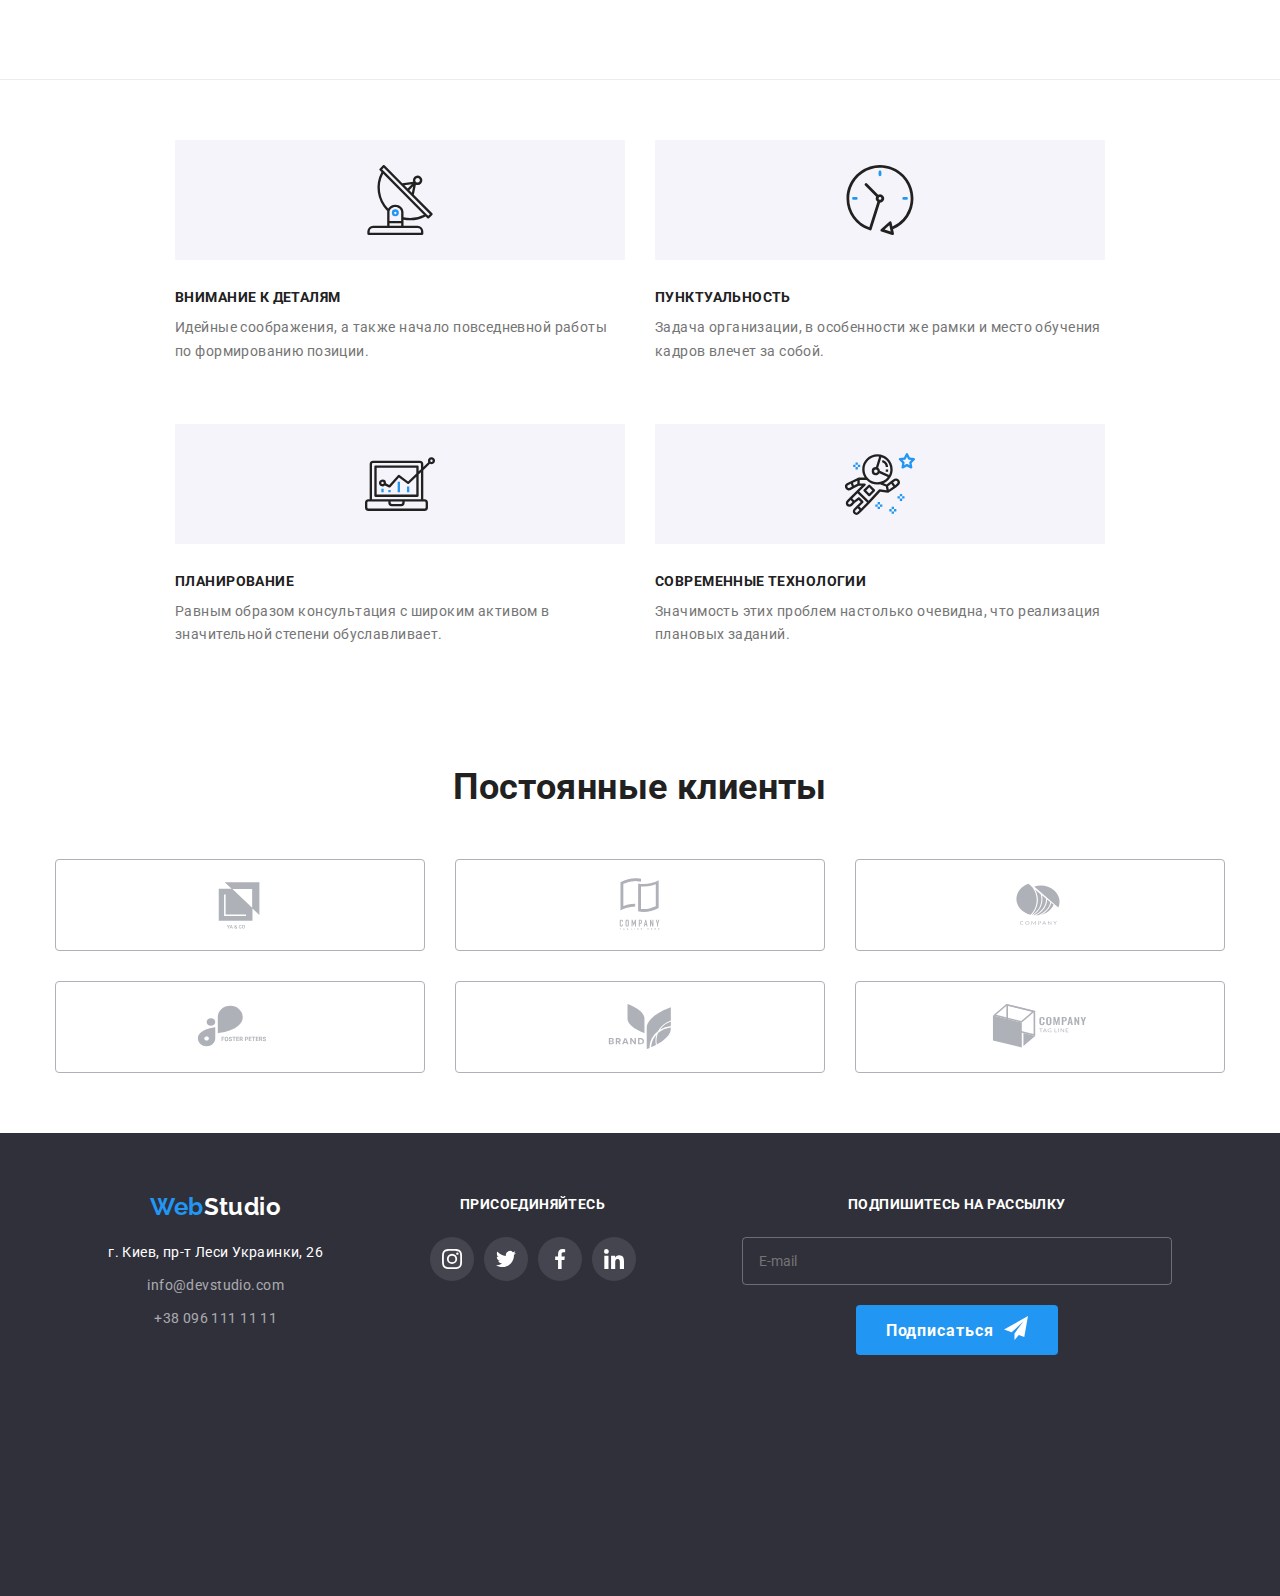
==== index.html @ 2a4da010 "ewgknakjergnkljwargnwprg" ====
<!DOCTYPE html>
<html lang="ru">
  <head>
    <meta charset="UTF-8" />
    <meta http-equiv="X-UA-Compatible" content="IE=edge" />
    <meta name="viewport" content="width=device-width, initial-scale=1.0" />
    <title>WebStudio (Version 2.1)</title>
    <link
      rel="stylesheet"
      href="https://cdnjs.cloudflare.com/ajax/libs/modern-normalize/1.0.0/modern-normalize.min.css"
    />
    <!-- Нормализатор стилей -->
    <link rel="stylesheet" type="text/css" href="./css/main.min.css" />
    <link rel="preconnect" href="https://fonts.googleapis.com" />
    <link rel="preconnect" href="https://fonts.gstatic.com" crossorigin />
    <link
      href="https://fonts.googleapis.com/css2?family=Raleway:wght@700&family=Roboto:wght@400;500;700;900&display=swap"
      rel="stylesheet"
    />
  </head>

  <body>
    <!-- HEADER -->

    <header class="header">
      <div class="container container--flex">
        <nav class="navigation">
          <a class="logo" href="#">Web<span class="logo__header">Studio</span></a>
          
          <button class="burger-button" type="button" data-burger-open>
            <svg class="burger-button__item" aria-label="Переключатель мобильного меню">
              <use class="burger-button__burger" href="./images/svg_directory/svg_sprite.svg#icon-burger_vector"></use>
          </button>

          <div class="burger-menu is-hidden" data-burger>
            <button class="burger-menu__button" type="button" data-burger-close>
              <svg class="burger-menu__icon">
                <use class="burger-menu__cross" href="./images/svg_directory/svg_sprite.svg#icon-modal_cross"></use>
              </svg>
            </button>
            <div class="nav">
              <ul class="nav__item">
                <li><a class="nav__link nav__link--active" href="./index.html">Студия</a></li>
                <li><a class="nav__link" href="./portfolio.html">Портфолио</a></li>
                <li><a class="nav__link" href="#">Контакты</a></li>
              </ul>
            </div>

            <div class="contacts">
              <ul class="contacts__into">
                <li>
                  <a class="contacts__item" href="mailto:info@devstudio.com">
                    <svg class="contact__svg contact__svg--envelope-icon">
                      <use
                  href="./images/svg_directory/svg_sprite.svg#icon-envelope_vector"></use>
                    </svg>info@devstudio.com</a>
                </li>
                <li>
                  <a class="contacts__item" href="tel:+380961111111">
                    <svg class="contact__svg contact__svg--smartphone-icon">
                      <use
                  href="./images/svg_directory/svg_sprite.svg#icon-smartphone_vector">
                      </use>
                    </svg>+38 096 111 11 11</a>
                </li>
              </ul>
            </div>
            <div class="burger-network">
              <ul class="burger-network__list">
                <li class="burger-network__item">
                  <a class="burger-network__link">Instagram</a>
                </li>
                <li class="burger-network__item">
                  <a class="burger-network__link">Twitter</a>
                </li>
                <li class="burger-network__item">
                  <a class="burger-network__link">Facebook</a>
                </li>
                <li class="burger-network__item">
                  <a class="burger-network__link">LinkedIn</a>
                </li>
              </ul>
            </div>
        </nav>
      </div>



      </div>

      
    </header>

    

    <main>
      <section class="section section--features">
    <!-- features -->
    <div class="container">
      <ul class="features">
        <!-- features__item -->
        <li class="features__item antenna__icon">
          <h3 class="features__title">Внимание к деталям</h3>
          <p class="features__text">
            Идейные соображения, а также начало повседневной работы по
            формированию позиции.
          </p>
        </li>

        <li class="features__item clock__icon">
          <h3 class="features__title">Пунктуальность</h3>
          <p class="features__text">
            Задача организации, в особенности же рамки и место обучения кадров
            влечет за собой.
          </p>
        </li>

        <li class="features__item diagram__icon">
          <h3 class="features__title">Планирование</h3>
          <p class="features__text">
            Равным образом консультация с широким активом в значительной степени
            обуславливает.
          </p>
        </li>

        <li class="features__item astronaut__icon">
          <h3 class="features__title">Современные технологии</h3>
          <p class="features__text">
            Значимость этих проблем настолько очевидна, что реализация плановых
            заданий.
          </p>
        </li>
      </ul>
    </div>
    <!-- /container-->
  </section>


  <!-- CLIENTS -->

  <section class="section">
    <div class="container">
      <h2 class="title">Постоянные клиенты</h2>
      <ul class="client">
        <li class="client__item">
          <a class="client__brand" href="#">
            <svg class="client__svg">
              <use
                href="./images/svg_directory/svg_sprite.svg#icon-client1"
              ></use>
            </svg>
          </a>
        </li>
        <li class="client__item">
          <a class="client__brand" href="#">
            <svg class="client__svg">
              <use
                href="./images/svg_directory/svg_sprite.svg#icon-client2"
              ></use>
            </svg>
          </a>
        </li>
        <li class="client__item">
          <a class="client__brand" href="#">
            <svg class="client__svg">
              <use
                href="./images/svg_directory/svg_sprite.svg#icon-client3"
              ></use>
            </svg>
          </a>
        </li>
        <li class="client__item">
          <a class="client__brand" href="#">
            <svg class="client__svg">
              <use
                href="./images/svg_directory/svg_sprite.svg#icon-client4"
              ></use>
            </svg>
          </a>
        </li>
        <li class="client__item">
          <a class="client__brand" href="#">
            <svg class="client__svg">
              <use
                href="./images/svg_directory/svg_sprite.svg#icon-client5"
              ></use>
            </svg>
          </a>
        </li>
        <li class="client__item">
          <a class="client__brand" href="#">
            <svg class="client__svg">
              <use
                href="./images/svg_directory/svg_sprite.svg#icon-client6"
              ></use>
            </svg>
          </a>
        </li>
      </ul>
    </div>
  </section>
</main>

    

    <!-- FOOTER -->

    <footer class="footer">
      <div class="container container--centering">
        <!-- Feedback -->
        <div class="footer__feedback">
          <a class="logo" href="#"
            >Web<span class="logo__footer">Studio</span></a
          >

          <address class="address">г. Киев, пр-т Леси Украинки, 26</address>

          <ul class="footer__contacts">
            <li>
              <a class="footer__contact" href="mailto:info@devstudio.com"
                >info@devstudio.com</a
              >
            </li>
            <li>
              <a class="footer__contact" href="tel:+380961111111"
                >+38 096 111 11 11</a
              >
            </li>
          </ul>
        </div>
        <!-- /Feedback -->

        <!-- Footer__Network -->
        <div class="footer-network">
          <h3 class="features__title features__title--positioning">присоединяйтесь</h3>
          <ul class="network network--positioning">
            <li class="network__into">
              <a class="network__link" href="#">
                <svg class="network__svg network__svg--positioning">
                  <use
                    href="./images/svg_directory/svg_sprite.svg#icon-instagram"
                  ></use>
                </svg>
              </a>
            </li>
            <li class="network__into">
              <a class="network__link" href="#">
                <svg class="network__svg network__svg--positioning">
                  <use
                    href="./images/svg_directory/svg_sprite.svg#icon-twitter"
                  ></use>
                </svg>
              </a>
            </li>
            <li class="network__into">
              <a class="network__link" href="#">
                <svg class="network__svg network__svg--positioning">
                  <use
                    href="./images/svg_directory/svg_sprite.svg#icon-facebook"
                  ></use>
                </svg>
              </a>
            </li>
            <li class="network__into">
              <a class="network__link" href="#">
                <svg class="network__svg network__svg--positioning">
                  <use
                    href="./images/svg_directory/svg_sprite.svg#icon-linkedin"
                  ></use>
                </svg>
              </a>
            </li>
          </ul>
        </div>

        <div class="form__footer">
          <h3 class="features__title features__title--positioning ">Подпишитесь на рассылку</h3>
          <form class="form__footer-item"
            <label>
              <input
                class="form-mail__footer"
                name="email__footer"
                type="email"
                placeholder="E-mail"
              />
            </label>
            <button class="main__button main__button--flex" type="submit">
              Подписаться<svg class="form-footer__svg">
                <use
                  href="./images/svg_directory/svg_sprite.svg#icon-telegram_vector"
                ></use>
              </svg>
            </button>
          </form>
        </div>
      </div>
      <!-- /container-->
    </footer>

    <!-- JS Scripts -->

    <script src="./mobile-menu.js"></script>
    <script src="./modal.js"></script>
  </body>
</html>
---- css/main.min.css ----
:root{--title-color: #212121;--active-linc-color: #2196f3;--text-color: #757575;--header-white: #ffffff;--background-team: #f5f4fa;--background-footer-color: #2f303a;--contact-footer-color: rgba(255, 255, 255, 0.6);--portfolio-border-color: #eeeeee;--header-border-color: #ececec;--pictures-annotation-color: rgba(47, 48, 58, 0.8);--social-network-rest: #afb1b8;--social-network-footer: rgba(255, 255, 255, 0.1);--modal-alpha: rgba(0, 0, 0, 0.2);--modal-button-color: #000;--invisible: rgba(0, 0, 0, 0);--footer-form-email: rgba(255, 255, 255, 0.3);--modal-form-border: rgba(33, 33, 33, 0.2)}.visually-hidden{position:absolute;width:1px;height:1px;margin:-1px;border:0;padding:0;white-space:nowrap;clip-path:inset(100%);clip:rect(0 0 0 0);overflow:hidden}html{box-sizing:border-box}*,*::after,*::before{box-sizing:inherit}body{font-family:"Roboto", "Raleway", sans-serif;font-style:normal;color:var(--title-color, black);font-size:14px;font-weight:normal;line-height:1.14;letter-spacing:0.03em}@media screen and (max-width: 480px){body{padding-top:60px}}ul{padding:0;margin:0}h1,h2,h3,h4,h5,h6,p{margin:0;padding:0}img{display:block}.address{font-style:normal;margin-bottom:9px}.container{padding:0px 15px;margin:0 auto;width:100%}@media screen and (min-width: 480px){.container{width:480px}}@media screen and (min-width: 768px){.container{width:768px}}@media screen and (min-width: 1200px){.container{width:1200px}}.container--flex{display:flex;align-items:center}@media screen and (min-width: 480px){.container--centering{padding-top:60px;padding-bottom:70px}}@media screen and (min-width: 768px){.container--centering{display:flex;flex-wrap:wrap;justify-content:space-around}}.logo{text-decoration:none;font-family:"Raleway", sans-serif;font-size:24px;font-weight:bold;line-height:1.19;color:var(--active-linc-color, lightblue)}.logo__header{color:var(--title-color, black)}@media screen and (min-width: 768px){.logo__header{margin-right:88px}}.logo__footer{color:var(--header-white, white)}.backdrop{position:fixed;z-index:20;overflow-y:scroll;top:0;width:100%;height:100%;background-color:var(--modal-alpha)}.backdrop.is-hidden{opacity:0;pointer-events:none;visibility:hidden}.burger-menu.is-hidden{opacity:0;pointer-events:none;visibility:hidden}.modal{position:absolute;top:50%;left:50%;transform:translate(-50%, -50%);width:528px;height:581px;text-align:center;background-color:var(--header-white, white)}.modal__button{display:flex;justify-content:center;align-items:center;width:30px;height:30px;padding:0;margin-left:auto;margin-top:8px;margin-right:8px;background-color:var(--header-white, white);border:1px solid rgba(0,0,0,0.1);border-radius:50%;cursor:pointer;transition-duration:250ms;transition-timing-function:cubic-bezier(0.4, 0, 0.2, 1)}.modal__svg{width:11px;height:11px;fill:var(--modal-button-color);transition-duration:250ms;transition-timing-function:cubic-bezier(0.4, 0, 0.2, 1)}.modal__button:hover .modal__svg,.modal__button:focus .modal__svg{fill:var(--active-linc-color)}.modal__title{margin-bottom:12px;font-size:20px;font-weight:bold;line-height:1.15}@media screen and (min-width: 480px){.section{padding:60px 0}}.section--background{letter-spacing:0.06em;text-align:center;color:var(--header-white);background-image:linear-gradient(to right, rgba(47,48,58,0.4), rgba(47,48,58,0.4)),url("../images/hero_directory/hero.jpg");background-repeat:no-repeat;background-size:cover;background-position:center;background-color:var(--background-footer-color, gray);height:600px;padding:200px 0}@media screen and (min-width: 480px){.section--background{width:max-content}}.section--features{padding-bottom:0}@media screen and (min-width: 480px){.section--pictures{display:none}}.section--band{background-color:var(--background-team)}.title{font-size:36px;line-height:1.16;text-align:center;margin-bottom:50px}.header{display:flex;z-index:10;top:0;width:100%;height:80px;background-color:var(--header-white, white);border-bottom:1px solid var(--header-border-color);font-weight:500;letter-spacing:0.02em}@media screen and (max-width: 768px){.header{height:60px}}.navigation{display:flex;width:100%}.nav{margin-bottom:300px}.nav__item{list-style:none;display:block}.nav__item li:not(:last-child){margin-right:50px}@media screen and (max-width: 767px){.nav__item li:not(:last-child){margin-bottom:32px}}.nav__link{text-decoration:none;color:inherit}@media screen and (max-width: 767px){.nav__link{font-size:40px;line-height:1.18}}@media screen and (max-width: 767px){.contacts{margin-bottom:64px}}.contacts__into{align-items:center;list-style:none;padding:0;margin-left:auto}@media screen and (max-width: 767px){.contacts__into li:not(:last-child){margin-bottom:32px}}@media screen and (min-width: 768px){.contacts__into li:not(:last-child){margin-bottom:10px}}.contacts__item{text-decoration:none;color:var(--text-color, gray);padding-top:32px;padding-bottom:32px;transition-duration:250ms;transition-timing-function:cubic-bezier(0.4, 0, 0.2, 1)}@media screen and (max-width: 767px){.contacts__item{font-size:24px;line-height:1.17}}.contact__svg{margin-right:10px;fill:var(--social-network-rest, gray);transition-duration:250ms;transition-timing-function:cubic-bezier(0.4, 0, 0.2, 1)}.contacts__item:hover .contact__svg,.contacts__item:focus .contact__svg{fill:var(--active-linc-color, lightblue)}.contact__svg--envelope-icon{width:16px;height:12px}.contact__svg--smartphone-icon{width:10px;height:16px}.nav__link,.contacts__item{transition-duration:250ms;transition-timing-function:cubic-bezier(0.4, 0, 0.2, 1)}.nav__link:hover,.nav__link:focus,.contacts__item:hover,.contacts__item:focus{color:var(--active-linc-color, lightblue)}@media screen and (min-width: 768px){.nav__link::after{display:block;content:"";margin-top:28px;width:inherit;height:4px;background-color:var(--active-linc-color);border-radius:2px;transition-duration:250ms;transition-timing-function:cubic-bezier(0.4, 0, 0.2, 1);opacity:0}}.nav__link::after:hover::after{opacity:1}.nav__link--active{color:var(--active-linc-color, lightblue)}@media screen and (min-width: 768px){.nav__link--active::after{opacity:1}}.burger-button{margin:0 8px 0 auto;padding:0;border:none;background-color:transparent;cursor:pointer}@media screen and (min-width: 768px){.burger-button{display:none}}.burger-button .burger-button__item{width:24px;height:16px}.burger-menu{padding:48px 40px;background-color:lightblue}@media screen and (max-width: 767px){.burger-menu{position:absolute;width:100%;left:0;top:0}.burger-menu.is-open{display:block}}@media screen and (min-width: 768px){.burger-menu{display:flex}}.burger-menu__button{position:absolute;top:21px;right:25px;border:none;background-color:transparent;cursor:pointer}.burger-menu__icon{width:19px;height:19px}.burger-network__list{display:flex;list-style:none}.burger-network__item{font-size:18px;line-height:1.22;color:var(--active-linc-color, lightblue)}.burger-network__item:not(:last-child){margin-right:10px;padding-right:10px;border-right:1px solid var(--modal-form-border)}.main__title{font-size:44px;font-weight:900;line-height:1.36;letter-spacing:0.06em;text-transform:uppercase;max-width:696px;margin:0 auto;margin-bottom:30px}@media screen and (max-width: 480px){.main__title{font-size:26px;letter-spacing:1.6}}.main__button{color:var(--header-white, white);background-color:var(--active-linc-color, lightblue);font-family:inherit;font-size:16px;font-weight:bold;line-height:1.87;letter-spacing:0.06em;cursor:pointer;min-width:200px;height:50px;border-radius:4px;padding:10px 32px;text-align:center;border:1px solid transparent;transition-duration:250ms;transition-timing-function:cubic-bezier(0.4, 0, 0.2, 1)}.main__button:hover,.main__button:focus{background-color:#188ce8}.features{list-style:none;text-align:left;display:flex;justify-content:center;padding:0}@media screen and (min-width: 480px){.features{display:block}}@media screen and (min-width: 768px){.features{display:flex;flex-wrap:wrap}}.features__item::before{display:block;content:"";height:120px;margin-bottom:30px;background-repeat:no-repeat;background-size:contain;background-position:center;background-color:var(--background-team, gray)}@media screen and (min-width: 480px){.features__item{max-width:450px;margin-bottom:30px}}@media screen and (min-width: 768px){.features__item{width:calc((100% - 30px) / 2);margin-bottom:60px}}@media screen and (min-width: 768px){.features__item:not(:nth-child(2n+2)){margin-right:30px}}.features__item.antenna__icon::before{background-image:url("../images/svg_directory/svg__features/antenna_vector.svg");background-size:70px}.features__item.clock__icon::before{background-image:url("../images/svg_directory/svg__features/clock_vector.svg");background-size:70px}.features__item.diagram__icon::before{background-image:url("../images/svg_directory/svg__features/diagram_vector.svg");background-size:70px}.features__item.astronaut__icon::before{background-image:url("../images/svg_directory/svg__features/astronaut_vector.svg");background-size:70px}.features__title{font-size:14px;text-transform:uppercase;margin-bottom:10px}@media screen and (min-width: 480px){.features__title{text-align:center}}@media screen and (min-width: 768px){.features__title{text-align:left}}.features__title--color-white{margin:0;color:var(--header-white, white)}.features__text{color:var(--text-color, gray);line-height:1.7;margin:0}.pictures{display:flex;justify-content:center;padding:0;list-style:none}.pictures__item{position:relative}.pictures__item:not(:last-child){margin-right:30px}.pictures__annotation{position:absolute;bottom:0;padding-top:27px;padding-bottom:27px;width:100%;text-align:center;background-color:var(--pictures-annotation-color)}.team{list-style:none;display:flex}@media screen and (max-width: 480px){.team{display:block}}.team__item{text-align:center;line-height:1.19;width:270px;background-color:var(--header-white, white);border-radius:0px 0px 4px 4px;box-shadow:0px 1px 3px rgba(0,0,0,0.12),0px 1px 1px rgba(0,0,0,0.14),0px 2px 1px rgba(0,0,0,0.2)}.team__item:not(:last-child){margin-right:30px}@media screen and (max-width: 480px){.team__item{width:450px;height:460px;margin:0 15px 30px 15px}}.team__photo,.portfolio__image{display:block}.team__info{padding-top:30px}.team__name{font-size:16px;font-weight:500;margin-bottom:10px}.team__prof{color:var(--text-color, gray)}.network{list-style:none;display:flex;padding:16px 32px 30px 32px}.network__into:not(:last-child){margin-right:10px}.network__link{display:flex;cursor:pointer;width:44px;height:44px;justify-content:center;align-items:center;border-radius:50%;transition-duration:250ms;transition-timing-function:cubic-bezier(0.4, 0, 0.2, 1)}.network__link:hover,.network__link:focus{background:var(--active-linc-color, teal)}.network__svg{width:20px;height:20px;fill:var(--social-network-rest, gray);transition-duration:250ms;transition-timing-function:cubic-bezier(0.4, 0, 0.2, 1)}.network__link:hover .network__svg,.network__link:focus .network__svg{fill:var(--header-white, white)}.client{list-style:none;display:flex;flex-wrap:wrap}.client__item{width:calc((100% - 30px) / 2)}@media screen and (min-width: 768px){.client__item{width:calc((100% - 60px) / 3);margin-right:30px}}.client__item:not(:nth-child(2n+2)){margin-right:30px}@media screen and (min-width: 480px) and (max-width: 767px){.client__item:nth-child(-n+4){margin-bottom:30px}}@media screen and (min-width: 768px){.client__item:nth-child(-n+3){margin-bottom:30px}}@media screen and (min-width: 768px){.client__item:nth-child(3n+3){margin-right:0px}}.client__brand{display:flex;justify-content:center;align-items:center;border:1px solid var(--social-network-rest, gray);border-radius:4px;height:92px;transition-duration:250ms;transition-timing-function:cubic-bezier(0.4, 0, 0.2, 1)}.client__brand:hover,.client__brand:focus{border:1px solid var(--active-linc-color, teal)}.client__svg{width:106px;height:60px;fill:var(--social-network-rest, gray);transition-duration:250ms;transition-timing-function:cubic-bezier(0.4, 0, 0.2, 1)}.client__brand:hover .client__svg,.client__brand:focus .client__svg{fill:var(--active-linc-color, teal)}.filter{list-style:none;justify-content:center;display:flex;margin-bottom:50px}.filter li:not(:last-child){margin-right:8px}.filter__button{font-family:inherit;font-size:16px;font-weight:500;line-height:1.62;letter-spacing:0.03em;cursor:pointer;color:inherit;background-color:var(--background-team);border-radius:4px;padding:6px 22px;text-align:center;border:1px solid transparent;transition-duration:250ms;transition-timing-function:cubic-bezier(0.4, 0, 0.2, 1)}.filter__button:hover,.filter__button:focus{color:var(--header-white, white);background-color:var(--active-linc-color, lightblue);box-shadow:0px 3px 1px rgba(0,0,0,0.1),0px 1px 2px rgba(0,0,0,0.08),0px 2px 2px rgba(0,0,0,0.12)}.portfolio__items{list-style:none;display:flex;flex-wrap:wrap}@media screen and (max-width: 480px){.portfolio__items{display:block}}.portfolio__project{width:370px;transition-duration:250ms;transition-timing-function:cubic-bezier(0.4, 0, 0.2, 1)}.portfolio__project:hover{cursor:pointer;box-shadow:0px 1px 1px rgba(0,0,0,0.12),0px 4px 4px rgba(0,0,0,0.06),1px 4px 6px rgba(0,0,0,0.16)}.portfolio__project:not(:nth-child(3n+3)){margin-right:30px}.portfolio__project:not(:nth-child(1n+7)){margin-bottom:30px}@media screen and (max-width: 480px){.portfolio__project{width:450px;height:460px;margin:0 15px 30px 15px}}.portfolio__thumb{position:relative;overflow:hidden;width:370px;height:294px}.portfolio__window{position:absolute;bottom:0;width:100%;height:100%;font-size:18px;font-weight:normal;line-height:1.5;color:#ffffff;text-align:left;background-color:rgba(33,150,243,0.9);transform:translateY(100%);transition:transform 250ms cubic-bezier(0.4, 0, 0.2, 1)}.portfolio__window p{padding:63px 24px}.portfolio__project:hover .portfolio__window{transform:translateY(0)}.portfolio__item{padding:20px 24px;border-left:1px solid var(--portfolio-border-color, gray);border-right:1px solid var(--portfolio-border-color, gray);border-bottom:1px solid var(--portfolio-border-color, gray)}.portfolio__title{font-size:18px;line-height:2;letter-spacing:0.06em;margin-bottom:4px}.portfolio__specialization{font-size:16px;line-height:1.87;color:var(--text-color, gray)}.form-modal__item{padding-left:40px;padding-right:40px;margin-bottom:30px;text-align:left}.form-modal__list{margin-bottom:10px;list-style:none}.form-modal__list.list__textarea{margin-bottom:20px}.form-modal__list.list__checkbox .form-modal__label{font-size:14px;line-height:1.7;letter-spacing:0.03em}.form-modal__into{position:relative}.form-modal__label{display:block;margin-bottom:4px;font-size:12px;letter-spacing:0.01em;color:var(--text-color)}.form-modal__input{width:100%;height:40px;padding:12px 12px 12px 42px;border:1px solid var(--modal-form-border);border-radius:4px;outline:none;transition-duration:250ms;transition-timing-function:cubic-bezier(0.4, 0, 0.2, 1)}.form-modal__input:hover,.form-modal__input:focus{border:1px solid var(--active-linc-color)}.form-modal__input.comment{display:block;height:120px;padding:12px 16px;resize:none}.form-modal__svg{position:absolute;transition-duration:250ms;transition-timing-function:cubic-bezier(0.4, 0, 0.2, 1);top:50%;transform:translateY(-50%)}.form-modal__svg.man__svg{width:12px;height:12px;left:15px;fill:var(--modal-button-color, black)}.form-modal__svg.telephone__svg{width:13px;height:13px;left:14px}.form-modal__svg.envelope__svg{width:15px;height:12px;left:13.5px}.form-modal__input:hover+.form-modal__svg,.form-modal__input:focus+.form-modal__svg{fill:var(--active-linc-color)}.form-modal__link{text-decoration:underline;color:var(--active-linc-color)}.form-modal__label.label__checkbox{display:flex;justify-content:center;align-items:center}.form-modal__label.label__checkbox::before{content:"";display:block;width:16px;height:15px;margin-right:8px;border:1px solid var(--modal-button-color, black);border-radius:2px;cursor:pointer}.form-modal__checkbox:checked+.form-modal__label.label__checkbox::before{background-image:url(../images/svg_directory/box-check_svg.svg);background-position:center;background-repeat:no-repeat;background-size:contain;border:none}.footer{color:var(--header-white, white);background-color:var(--background-footer-color, black);line-height:1.7}@media screen and (min-width: 480px){.footer{text-align:center}}@media screen and (min-width: 767px){.footer{height:463px}}.footer__contacts{list-style:none;padding:0}.footer__contacts li:not(:last-child){margin-bottom:9px}.footer__contact{display:block;text-decoration:none;color:var(--contact-footer-color, white)}.footer .logo{display:block;margin-bottom:20px}.footer__contact{transition-duration:250ms;transition-timing-function:cubic-bezier(0.4, 0, 0.2, 1)}.footer__contact:hover,.footer__contact:focus{color:var(--active-linc-color, lightblue)}@media screen and (min-width: 480px){.footer__feedback{margin-bottom:60px}}.footer-network{margin-right:85px}@media screen and (min-width: 480px){.footer-network{margin-right:0}}.features__title--positioning{text-align:center;margin-bottom:20px}.network--positioning{padding:0}@media screen and (min-width: 480px){.network--positioning{justify-content:center;margin-bottom:60px}}.network__link{background:var(--social-network-footer, gray);border-radius:50%}.network--positioning .network__link:hover,.network--positioning .network__link:focus{background:var(--active-linc-color, teal)}.network__svg--positioning{fill:var(--header-white)}@media screen and (min-width: 768px){.form__footer-item{width:100%}}.form-mail__footer{width:100%;margin-right:12px;padding:15px 16px;color:var(--contact-footer-color);background-color:var(--invisible);border:1px solid var(--footer-form-email);border-radius:4px;outline:none}@media screen and (min-width: 480px){.form-mail__footer{max-width:450px;margin-bottom:20px}}.main__button--flex{display:flex;padding:10px 29px}@media screen and (min-width: 480px){.main__button--flex{display:inline-flex}}.form-footer__svg{width:24px;height:24px;margin-left:10px;justify-content:center;align-items:center;fill:var(--header-white, white)}
/*# sourceMappingURL=main.min.css.map */
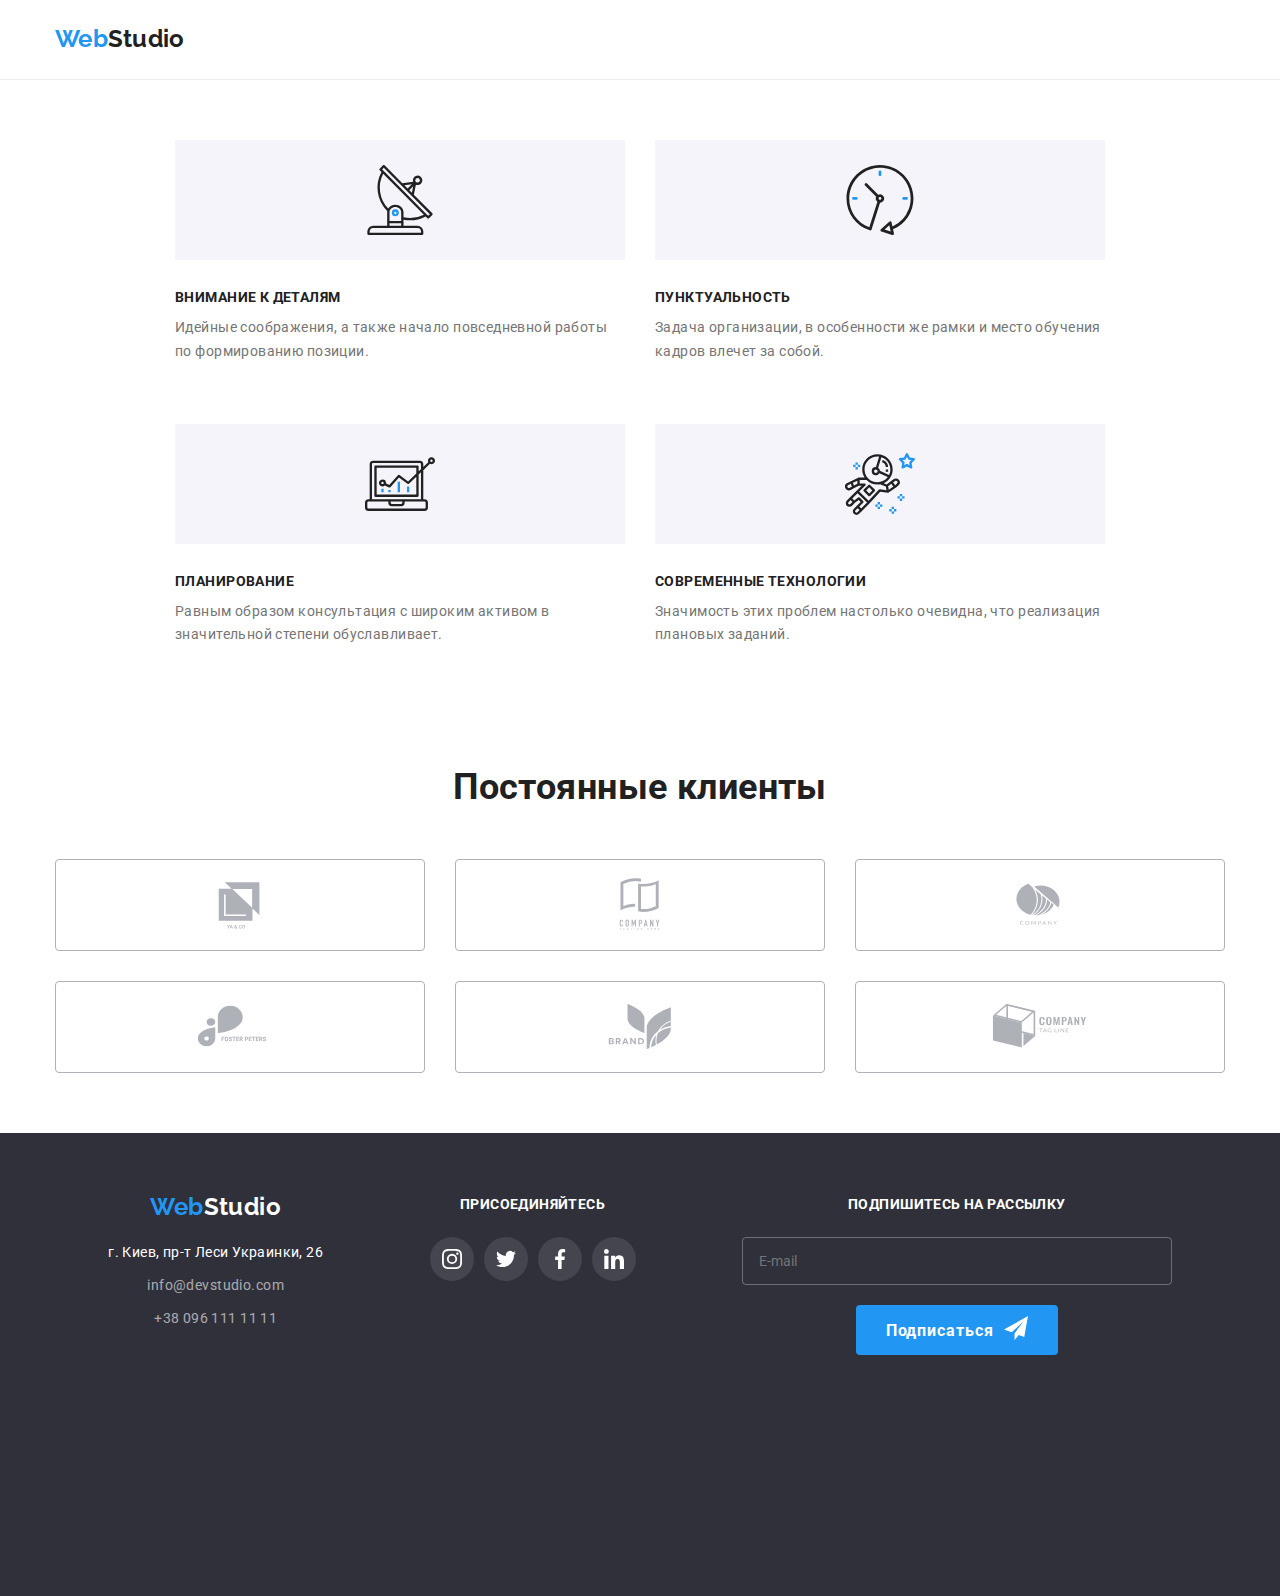
==== commit dce041b3: "Fix" ====
--- a/index.html
+++ b/index.html
@@ -26,25 +26,17 @@
       <div class="container container--flex">
         <nav class="navigation">
           <a class="logo" href="#">Web<span class="logo__header">Studio</span></a>
-          
-          <button class="burger-button" type="button" data-burger-open>
-            <svg class="burger-button__item" aria-label="Переключатель мобильного меню">
-              <use class="burger-button__burger" href="./images/svg_directory/svg_sprite.svg#icon-burger_vector"></use>
-          </button>
-
-          <div class="burger-menu is-hidden" data-burger>
-            <button class="burger-menu__button" type="button" data-burger-close>
-              <svg class="burger-menu__icon">
-                <use class="burger-menu__cross" href="./images/svg_directory/svg_sprite.svg#icon-modal_cross"></use>
-              </svg>
-            </button>
-            <div class="nav">
+
+          <!-- ! Nav ! -->
+          <div class="nav">
               <ul class="nav__item">
                 <li><a class="nav__link nav__link--active" href="./index.html">Студия</a></li>
                 <li><a class="nav__link" href="./portfolio.html">Портфолио</a></li>
                 <li><a class="nav__link" href="#">Контакты</a></li>
               </ul>
             </div>
+
+            <!-- ! Contacts ! -->
 
             <div class="contacts">
               <ul class="contacts__into">
@@ -65,9 +57,51 @@
                 </li>
               </ul>
             </div>
-            <div class="burger-network">
-              <ul class="burger-network__list">
-                <li class="burger-network__item">
+
+            <!-- ! Burger - Button ! -->
+
+          
+          <button class="burger-button" type="button" data-burger-open>
+            <svg class="burger-button__item" aria-label="Переключатель мобильного меню">
+              <use class="burger-button__burger" href="./images/svg_directory/svg_sprite.svg#icon-burger_vector"></use>
+          </button>
+
+
+          <!-- !Burger - Menu!-->
+
+          <div class="burger-menu is-hidden" data-burger>
+            <button class="burger-menu__button" type="button" data-burger-close>
+              <svg class="burger-menu__icon">
+                <use class="burger-menu__cross" href="./images/svg_directory/svg_sprite.svg#icon-modal_cross"></use>
+              </svg>
+            </button>
+
+            <!-- * Burger - Nav *-->
+            <div class="burger-nav">
+              <ul class="burger-nav__item">
+                <li><a class="burger-nav__link burger-nav__link--active" href="./index.html">Студия</a></li>
+                <li><a class="burger-nav__link" href="./portfolio.html">Портфолио</a></li>
+                <li><a class="burger-nav__link" href="#">Контакты</a></li>
+              </ul>
+            </div>
+
+            <!-- * Burger - Contacts * -->
+
+            <div class="burger-contacts">
+              <ul class="burger-contacts__into">
+                <li>
+                  <a class="burger-contacts__item" href="mailto:info@devstudio.com">info@devstudio.com</a>
+                </li>
+                <li>
+                  <a class="burger-contacts__item" href="tel:+380961111111">+38 096 111 11 11</a>
+                </li>
+              </ul>
+            </div>
+
+            <!-- * Burger - Network -->
+
+            <ul class="burger-network">
+              <li class="burger-network__item">
                   <a class="burger-network__link">Instagram</a>
                 </li>
                 <li class="burger-network__item">
@@ -79,8 +113,7 @@
                 <li class="burger-network__item">
                   <a class="burger-network__link">LinkedIn</a>
                 </li>
-              </ul>
-            </div>
+            </ul>
         </nav>
       </div>
 
--- a/css/main.min.css
+++ b/css/main.min.css
@@ -1,2 +1,2 @@
-:root{--title-color: #212121;--active-linc-color: #2196f3;--text-color: #757575;--header-white: #ffffff;--background-team: #f5f4fa;--background-footer-color: #2f303a;--contact-footer-color: rgba(255, 255, 255, 0.6);--portfolio-border-color: #eeeeee;--header-border-color: #ececec;--pictures-annotation-color: rgba(47, 48, 58, 0.8);--social-network-rest: #afb1b8;--social-network-footer: rgba(255, 255, 255, 0.1);--modal-alpha: rgba(0, 0, 0, 0.2);--modal-button-color: #000;--invisible: rgba(0, 0, 0, 0);--footer-form-email: rgba(255, 255, 255, 0.3);--modal-form-border: rgba(33, 33, 33, 0.2)}.visually-hidden{position:absolute;width:1px;height:1px;margin:-1px;border:0;padding:0;white-space:nowrap;clip-path:inset(100%);clip:rect(0 0 0 0);overflow:hidden}html{box-sizing:border-box}*,*::after,*::before{box-sizing:inherit}body{font-family:"Roboto", "Raleway", sans-serif;font-style:normal;color:var(--title-color, black);font-size:14px;font-weight:normal;line-height:1.14;letter-spacing:0.03em}@media screen and (max-width: 480px){body{padding-top:60px}}ul{padding:0;margin:0}h1,h2,h3,h4,h5,h6,p{margin:0;padding:0}img{display:block}.address{font-style:normal;margin-bottom:9px}.container{padding:0px 15px;margin:0 auto;width:100%}@media screen and (min-width: 480px){.container{width:480px}}@media screen and (min-width: 768px){.container{width:768px}}@media screen and (min-width: 1200px){.container{width:1200px}}.container--flex{display:flex;align-items:center}@media screen and (min-width: 480px){.container--centering{padding-top:60px;padding-bottom:70px}}@media screen and (min-width: 768px){.container--centering{display:flex;flex-wrap:wrap;justify-content:space-around}}.logo{text-decoration:none;font-family:"Raleway", sans-serif;font-size:24px;font-weight:bold;line-height:1.19;color:var(--active-linc-color, lightblue)}.logo__header{color:var(--title-color, black)}@media screen and (min-width: 768px){.logo__header{margin-right:88px}}.logo__footer{color:var(--header-white, white)}.backdrop{position:fixed;z-index:20;overflow-y:scroll;top:0;width:100%;height:100%;background-color:var(--modal-alpha)}.backdrop.is-hidden{opacity:0;pointer-events:none;visibility:hidden}.burger-menu.is-hidden{opacity:0;pointer-events:none;visibility:hidden}.modal{position:absolute;top:50%;left:50%;transform:translate(-50%, -50%);width:528px;height:581px;text-align:center;background-color:var(--header-white, white)}.modal__button{display:flex;justify-content:center;align-items:center;width:30px;height:30px;padding:0;margin-left:auto;margin-top:8px;margin-right:8px;background-color:var(--header-white, white);border:1px solid rgba(0,0,0,0.1);border-radius:50%;cursor:pointer;transition-duration:250ms;transition-timing-function:cubic-bezier(0.4, 0, 0.2, 1)}.modal__svg{width:11px;height:11px;fill:var(--modal-button-color);transition-duration:250ms;transition-timing-function:cubic-bezier(0.4, 0, 0.2, 1)}.modal__button:hover .modal__svg,.modal__button:focus .modal__svg{fill:var(--active-linc-color)}.modal__title{margin-bottom:12px;font-size:20px;font-weight:bold;line-height:1.15}@media screen and (min-width: 480px){.section{padding:60px 0}}.section--background{letter-spacing:0.06em;text-align:center;color:var(--header-white);background-image:linear-gradient(to right, rgba(47,48,58,0.4), rgba(47,48,58,0.4)),url("../images/hero_directory/hero.jpg");background-repeat:no-repeat;background-size:cover;background-position:center;background-color:var(--background-footer-color, gray);height:600px;padding:200px 0}@media screen and (min-width: 480px){.section--background{width:max-content}}.section--features{padding-bottom:0}@media screen and (min-width: 480px){.section--pictures{display:none}}.section--band{background-color:var(--background-team)}.title{font-size:36px;line-height:1.16;text-align:center;margin-bottom:50px}.header{display:flex;z-index:10;top:0;width:100%;height:80px;background-color:var(--header-white, white);border-bottom:1px solid var(--header-border-color);font-weight:500;letter-spacing:0.02em}@media screen and (max-width: 768px){.header{height:60px}}.navigation{display:flex;width:100%}.nav{margin-bottom:300px}.nav__item{list-style:none;display:block}.nav__item li:not(:last-child){margin-right:50px}@media screen and (max-width: 767px){.nav__item li:not(:last-child){margin-bottom:32px}}.nav__link{text-decoration:none;color:inherit}@media screen and (max-width: 767px){.nav__link{font-size:40px;line-height:1.18}}@media screen and (max-width: 767px){.contacts{margin-bottom:64px}}.contacts__into{align-items:center;list-style:none;padding:0;margin-left:auto}@media screen and (max-width: 767px){.contacts__into li:not(:last-child){margin-bottom:32px}}@media screen and (min-width: 768px){.contacts__into li:not(:last-child){margin-bottom:10px}}.contacts__item{text-decoration:none;color:var(--text-color, gray);padding-top:32px;padding-bottom:32px;transition-duration:250ms;transition-timing-function:cubic-bezier(0.4, 0, 0.2, 1)}@media screen and (max-width: 767px){.contacts__item{font-size:24px;line-height:1.17}}.contact__svg{margin-right:10px;fill:var(--social-network-rest, gray);transition-duration:250ms;transition-timing-function:cubic-bezier(0.4, 0, 0.2, 1)}.contacts__item:hover .contact__svg,.contacts__item:focus .contact__svg{fill:var(--active-linc-color, lightblue)}.contact__svg--envelope-icon{width:16px;height:12px}.contact__svg--smartphone-icon{width:10px;height:16px}.nav__link,.contacts__item{transition-duration:250ms;transition-timing-function:cubic-bezier(0.4, 0, 0.2, 1)}.nav__link:hover,.nav__link:focus,.contacts__item:hover,.contacts__item:focus{color:var(--active-linc-color, lightblue)}@media screen and (min-width: 768px){.nav__link::after{display:block;content:"";margin-top:28px;width:inherit;height:4px;background-color:var(--active-linc-color);border-radius:2px;transition-duration:250ms;transition-timing-function:cubic-bezier(0.4, 0, 0.2, 1);opacity:0}}.nav__link::after:hover::after{opacity:1}.nav__link--active{color:var(--active-linc-color, lightblue)}@media screen and (min-width: 768px){.nav__link--active::after{opacity:1}}.burger-button{margin:0 8px 0 auto;padding:0;border:none;background-color:transparent;cursor:pointer}@media screen and (min-width: 768px){.burger-button{display:none}}.burger-button .burger-button__item{width:24px;height:16px}.burger-menu{padding:48px 40px;background-color:lightblue}@media screen and (max-width: 767px){.burger-menu{position:absolute;width:100%;left:0;top:0}.burger-menu.is-open{display:block}}@media screen and (min-width: 768px){.burger-menu{display:flex}}.burger-menu__button{position:absolute;top:21px;right:25px;border:none;background-color:transparent;cursor:pointer}.burger-menu__icon{width:19px;height:19px}.burger-network__list{display:flex;list-style:none}.burger-network__item{font-size:18px;line-height:1.22;color:var(--active-linc-color, lightblue)}.burger-network__item:not(:last-child){margin-right:10px;padding-right:10px;border-right:1px solid var(--modal-form-border)}.main__title{font-size:44px;font-weight:900;line-height:1.36;letter-spacing:0.06em;text-transform:uppercase;max-width:696px;margin:0 auto;margin-bottom:30px}@media screen and (max-width: 480px){.main__title{font-size:26px;letter-spacing:1.6}}.main__button{color:var(--header-white, white);background-color:var(--active-linc-color, lightblue);font-family:inherit;font-size:16px;font-weight:bold;line-height:1.87;letter-spacing:0.06em;cursor:pointer;min-width:200px;height:50px;border-radius:4px;padding:10px 32px;text-align:center;border:1px solid transparent;transition-duration:250ms;transition-timing-function:cubic-bezier(0.4, 0, 0.2, 1)}.main__button:hover,.main__button:focus{background-color:#188ce8}.features{list-style:none;text-align:left;display:flex;justify-content:center;padding:0}@media screen and (min-width: 480px){.features{display:block}}@media screen and (min-width: 768px){.features{display:flex;flex-wrap:wrap}}.features__item::before{display:block;content:"";height:120px;margin-bottom:30px;background-repeat:no-repeat;background-size:contain;background-position:center;background-color:var(--background-team, gray)}@media screen and (min-width: 480px){.features__item{max-width:450px;margin-bottom:30px}}@media screen and (min-width: 768px){.features__item{width:calc((100% - 30px) / 2);margin-bottom:60px}}@media screen and (min-width: 768px){.features__item:not(:nth-child(2n+2)){margin-right:30px}}.features__item.antenna__icon::before{background-image:url("../images/svg_directory/svg__features/antenna_vector.svg");background-size:70px}.features__item.clock__icon::before{background-image:url("../images/svg_directory/svg__features/clock_vector.svg");background-size:70px}.features__item.diagram__icon::before{background-image:url("../images/svg_directory/svg__features/diagram_vector.svg");background-size:70px}.features__item.astronaut__icon::before{background-image:url("../images/svg_directory/svg__features/astronaut_vector.svg");background-size:70px}.features__title{font-size:14px;text-transform:uppercase;margin-bottom:10px}@media screen and (min-width: 480px){.features__title{text-align:center}}@media screen and (min-width: 768px){.features__title{text-align:left}}.features__title--color-white{margin:0;color:var(--header-white, white)}.features__text{color:var(--text-color, gray);line-height:1.7;margin:0}.pictures{display:flex;justify-content:center;padding:0;list-style:none}.pictures__item{position:relative}.pictures__item:not(:last-child){margin-right:30px}.pictures__annotation{position:absolute;bottom:0;padding-top:27px;padding-bottom:27px;width:100%;text-align:center;background-color:var(--pictures-annotation-color)}.team{list-style:none;display:flex}@media screen and (max-width: 480px){.team{display:block}}.team__item{text-align:center;line-height:1.19;width:270px;background-color:var(--header-white, white);border-radius:0px 0px 4px 4px;box-shadow:0px 1px 3px rgba(0,0,0,0.12),0px 1px 1px rgba(0,0,0,0.14),0px 2px 1px rgba(0,0,0,0.2)}.team__item:not(:last-child){margin-right:30px}@media screen and (max-width: 480px){.team__item{width:450px;height:460px;margin:0 15px 30px 15px}}.team__photo,.portfolio__image{display:block}.team__info{padding-top:30px}.team__name{font-size:16px;font-weight:500;margin-bottom:10px}.team__prof{color:var(--text-color, gray)}.network{list-style:none;display:flex;padding:16px 32px 30px 32px}.network__into:not(:last-child){margin-right:10px}.network__link{display:flex;cursor:pointer;width:44px;height:44px;justify-content:center;align-items:center;border-radius:50%;transition-duration:250ms;transition-timing-function:cubic-bezier(0.4, 0, 0.2, 1)}.network__link:hover,.network__link:focus{background:var(--active-linc-color, teal)}.network__svg{width:20px;height:20px;fill:var(--social-network-rest, gray);transition-duration:250ms;transition-timing-function:cubic-bezier(0.4, 0, 0.2, 1)}.network__link:hover .network__svg,.network__link:focus .network__svg{fill:var(--header-white, white)}.client{list-style:none;display:flex;flex-wrap:wrap}.client__item{width:calc((100% - 30px) / 2)}@media screen and (min-width: 768px){.client__item{width:calc((100% - 60px) / 3);margin-right:30px}}.client__item:not(:nth-child(2n+2)){margin-right:30px}@media screen and (min-width: 480px) and (max-width: 767px){.client__item:nth-child(-n+4){margin-bottom:30px}}@media screen and (min-width: 768px){.client__item:nth-child(-n+3){margin-bottom:30px}}@media screen and (min-width: 768px){.client__item:nth-child(3n+3){margin-right:0px}}.client__brand{display:flex;justify-content:center;align-items:center;border:1px solid var(--social-network-rest, gray);border-radius:4px;height:92px;transition-duration:250ms;transition-timing-function:cubic-bezier(0.4, 0, 0.2, 1)}.client__brand:hover,.client__brand:focus{border:1px solid var(--active-linc-color, teal)}.client__svg{width:106px;height:60px;fill:var(--social-network-rest, gray);transition-duration:250ms;transition-timing-function:cubic-bezier(0.4, 0, 0.2, 1)}.client__brand:hover .client__svg,.client__brand:focus .client__svg{fill:var(--active-linc-color, teal)}.filter{list-style:none;justify-content:center;display:flex;margin-bottom:50px}.filter li:not(:last-child){margin-right:8px}.filter__button{font-family:inherit;font-size:16px;font-weight:500;line-height:1.62;letter-spacing:0.03em;cursor:pointer;color:inherit;background-color:var(--background-team);border-radius:4px;padding:6px 22px;text-align:center;border:1px solid transparent;transition-duration:250ms;transition-timing-function:cubic-bezier(0.4, 0, 0.2, 1)}.filter__button:hover,.filter__button:focus{color:var(--header-white, white);background-color:var(--active-linc-color, lightblue);box-shadow:0px 3px 1px rgba(0,0,0,0.1),0px 1px 2px rgba(0,0,0,0.08),0px 2px 2px rgba(0,0,0,0.12)}.portfolio__items{list-style:none;display:flex;flex-wrap:wrap}@media screen and (max-width: 480px){.portfolio__items{display:block}}.portfolio__project{width:370px;transition-duration:250ms;transition-timing-function:cubic-bezier(0.4, 0, 0.2, 1)}.portfolio__project:hover{cursor:pointer;box-shadow:0px 1px 1px rgba(0,0,0,0.12),0px 4px 4px rgba(0,0,0,0.06),1px 4px 6px rgba(0,0,0,0.16)}.portfolio__project:not(:nth-child(3n+3)){margin-right:30px}.portfolio__project:not(:nth-child(1n+7)){margin-bottom:30px}@media screen and (max-width: 480px){.portfolio__project{width:450px;height:460px;margin:0 15px 30px 15px}}.portfolio__thumb{position:relative;overflow:hidden;width:370px;height:294px}.portfolio__window{position:absolute;bottom:0;width:100%;height:100%;font-size:18px;font-weight:normal;line-height:1.5;color:#ffffff;text-align:left;background-color:rgba(33,150,243,0.9);transform:translateY(100%);transition:transform 250ms cubic-bezier(0.4, 0, 0.2, 1)}.portfolio__window p{padding:63px 24px}.portfolio__project:hover .portfolio__window{transform:translateY(0)}.portfolio__item{padding:20px 24px;border-left:1px solid var(--portfolio-border-color, gray);border-right:1px solid var(--portfolio-border-color, gray);border-bottom:1px solid var(--portfolio-border-color, gray)}.portfolio__title{font-size:18px;line-height:2;letter-spacing:0.06em;margin-bottom:4px}.portfolio__specialization{font-size:16px;line-height:1.87;color:var(--text-color, gray)}.form-modal__item{padding-left:40px;padding-right:40px;margin-bottom:30px;text-align:left}.form-modal__list{margin-bottom:10px;list-style:none}.form-modal__list.list__textarea{margin-bottom:20px}.form-modal__list.list__checkbox .form-modal__label{font-size:14px;line-height:1.7;letter-spacing:0.03em}.form-modal__into{position:relative}.form-modal__label{display:block;margin-bottom:4px;font-size:12px;letter-spacing:0.01em;color:var(--text-color)}.form-modal__input{width:100%;height:40px;padding:12px 12px 12px 42px;border:1px solid var(--modal-form-border);border-radius:4px;outline:none;transition-duration:250ms;transition-timing-function:cubic-bezier(0.4, 0, 0.2, 1)}.form-modal__input:hover,.form-modal__input:focus{border:1px solid var(--active-linc-color)}.form-modal__input.comment{display:block;height:120px;padding:12px 16px;resize:none}.form-modal__svg{position:absolute;transition-duration:250ms;transition-timing-function:cubic-bezier(0.4, 0, 0.2, 1);top:50%;transform:translateY(-50%)}.form-modal__svg.man__svg{width:12px;height:12px;left:15px;fill:var(--modal-button-color, black)}.form-modal__svg.telephone__svg{width:13px;height:13px;left:14px}.form-modal__svg.envelope__svg{width:15px;height:12px;left:13.5px}.form-modal__input:hover+.form-modal__svg,.form-modal__input:focus+.form-modal__svg{fill:var(--active-linc-color)}.form-modal__link{text-decoration:underline;color:var(--active-linc-color)}.form-modal__label.label__checkbox{display:flex;justify-content:center;align-items:center}.form-modal__label.label__checkbox::before{content:"";display:block;width:16px;height:15px;margin-right:8px;border:1px solid var(--modal-button-color, black);border-radius:2px;cursor:pointer}.form-modal__checkbox:checked+.form-modal__label.label__checkbox::before{background-image:url(../images/svg_directory/box-check_svg.svg);background-position:center;background-repeat:no-repeat;background-size:contain;border:none}.footer{color:var(--header-white, white);background-color:var(--background-footer-color, black);line-height:1.7}@media screen and (min-width: 480px){.footer{text-align:center}}@media screen and (min-width: 767px){.footer{height:463px}}.footer__contacts{list-style:none;padding:0}.footer__contacts li:not(:last-child){margin-bottom:9px}.footer__contact{display:block;text-decoration:none;color:var(--contact-footer-color, white)}.footer .logo{display:block;margin-bottom:20px}.footer__contact{transition-duration:250ms;transition-timing-function:cubic-bezier(0.4, 0, 0.2, 1)}.footer__contact:hover,.footer__contact:focus{color:var(--active-linc-color, lightblue)}@media screen and (min-width: 480px){.footer__feedback{margin-bottom:60px}}.footer-network{margin-right:85px}@media screen and (min-width: 480px){.footer-network{margin-right:0}}.features__title--positioning{text-align:center;margin-bottom:20px}.network--positioning{padding:0}@media screen and (min-width: 480px){.network--positioning{justify-content:center;margin-bottom:60px}}.network__link{background:var(--social-network-footer, gray);border-radius:50%}.network--positioning .network__link:hover,.network--positioning .network__link:focus{background:var(--active-linc-color, teal)}.network__svg--positioning{fill:var(--header-white)}@media screen and (min-width: 768px){.form__footer-item{width:100%}}.form-mail__footer{width:100%;margin-right:12px;padding:15px 16px;color:var(--contact-footer-color);background-color:var(--invisible);border:1px solid var(--footer-form-email);border-radius:4px;outline:none}@media screen and (min-width: 480px){.form-mail__footer{max-width:450px;margin-bottom:20px}}.main__button--flex{display:flex;padding:10px 29px}@media screen and (min-width: 480px){.main__button--flex{display:inline-flex}}.form-footer__svg{width:24px;height:24px;margin-left:10px;justify-content:center;align-items:center;fill:var(--header-white, white)}
+:root{--title-color: #212121;--active-linc-color: #2196f3;--text-color: #757575;--header-white: #ffffff;--background-team: #f5f4fa;--background-footer-color: #2f303a;--contact-footer-color: rgba(255, 255, 255, 0.6);--portfolio-border-color: #eeeeee;--header-border-color: #ececec;--pictures-annotation-color: rgba(47, 48, 58, 0.8);--social-network-rest: #afb1b8;--social-network-footer: rgba(255, 255, 255, 0.1);--modal-alpha: rgba(0, 0, 0, 0.2);--modal-button-color: #000;--invisible: rgba(0, 0, 0, 0);--footer-form-email: rgba(255, 255, 255, 0.3);--modal-form-border: rgba(33, 33, 33, 0.2)}.visually-hidden{position:absolute;width:1px;height:1px;margin:-1px;border:0;padding:0;white-space:nowrap;clip-path:inset(100%);clip:rect(0 0 0 0);overflow:hidden}html{box-sizing:border-box}*,*::after,*::before{box-sizing:inherit}body{font-family:"Roboto", "Raleway", sans-serif;font-style:normal;color:var(--title-color, black);font-size:14px;font-weight:normal;line-height:1.14;letter-spacing:0.03em}ul{padding:0;margin:0}h1,h2,h3,h4,h5,h6,p{margin:0;padding:0}img{display:block}.address{font-style:normal;margin-bottom:9px}.container{padding:0px 15px;margin:0 auto;width:100%}@media screen and (min-width: 480px){.container{width:480px}}@media screen and (min-width: 768px){.container{width:768px}}@media screen and (min-width: 1200px){.container{width:1200px}}.container--flex{display:flex;align-items:center}@media screen and (min-width: 480px){.container--centering{padding-top:60px;padding-bottom:70px}}@media screen and (min-width: 768px){.container--centering{display:flex;flex-wrap:wrap;justify-content:space-around}}.logo{text-decoration:none;font-family:"Raleway", sans-serif;font-size:24px;font-weight:bold;line-height:1.19;color:var(--active-linc-color, lightblue)}.logo__header{color:var(--title-color, black)}@media screen and (min-width: 768px){.logo__header{margin-right:88px}}.logo__footer{color:var(--header-white, white)}.backdrop{position:fixed;z-index:20;overflow-y:scroll;top:0;width:100%;height:100%;background-color:var(--modal-alpha)}.backdrop.is-hidden{opacity:0;pointer-events:none;visibility:hidden}.burger-menu.is-hidden{display:none;pointer-events:none;visibility:hidden}.modal{position:absolute;top:50%;left:50%;transform:translate(-50%, -50%);width:528px;height:581px;text-align:center;background-color:var(--header-white, white)}.modal__button{display:flex;justify-content:center;align-items:center;width:30px;height:30px;padding:0;margin-left:auto;margin-top:8px;margin-right:8px;background-color:var(--header-white, white);border:1px solid rgba(0,0,0,0.1);border-radius:50%;cursor:pointer;transition-duration:250ms;transition-timing-function:cubic-bezier(0.4, 0, 0.2, 1)}.modal__svg{width:11px;height:11px;fill:var(--modal-button-color);transition-duration:250ms;transition-timing-function:cubic-bezier(0.4, 0, 0.2, 1)}.modal__button:hover .modal__svg,.modal__button:focus .modal__svg{fill:var(--active-linc-color)}.modal__title{margin-bottom:12px;font-size:20px;font-weight:bold;line-height:1.15}@media screen and (min-width: 480px){.section{padding:60px 0}}.section--background{letter-spacing:0.06em;text-align:center;color:var(--header-white);background-image:linear-gradient(to right, rgba(47,48,58,0.4), rgba(47,48,58,0.4)),url("../images/hero_directory/hero.jpg");background-repeat:no-repeat;background-size:cover;background-position:center;background-color:var(--background-footer-color, gray);height:600px;padding:200px 0}@media screen and (min-width: 480px){.section--background{width:max-content}}.section--features{padding-bottom:0}@media screen and (min-width: 480px){.section--pictures{display:none}}.section--band{background-color:var(--background-team)}.title{font-size:36px;line-height:1.16;text-align:center;margin-bottom:50px}.header{display:flex;z-index:10;top:0;width:100%;height:80px;background-color:var(--header-white, white);border-bottom:1px solid var(--header-border-color);font-weight:500;letter-spacing:0.02em}@media screen and (max-width: 768px){.header{height:60px}}.navigation{display:flex;width:100%}.nav{display:none}.nav__item{list-style:none;display:block}.nav__item li:not(:last-child){margin-right:50px}@media screen and (max-width: 767px){.nav__item li:not(:last-child){margin-bottom:32px}}.nav__link{text-decoration:none;color:inherit}@media screen and (max-width: 767px){.nav__link{font-size:40px;line-height:1.18}}.contacts{display:none}@media screen and (max-width: 767px){.contacts{display:none}}.contacts__into{align-items:center;list-style:none;padding:0;margin-left:auto}@media screen and (max-width: 767px){.contacts__into li:not(:last-child){margin-bottom:32px}}@media screen and (min-width: 768px){.contacts__into li:not(:last-child){margin-bottom:10px}}.contacts__item{text-decoration:none;color:var(--text-color, gray);padding-top:32px;padding-bottom:32px;transition-duration:250ms;transition-timing-function:cubic-bezier(0.4, 0, 0.2, 1)}.contact__svg{margin-right:10px;fill:var(--social-network-rest, gray);transition-duration:250ms;transition-timing-function:cubic-bezier(0.4, 0, 0.2, 1)}.contacts__item:hover .contact__svg,.contacts__item:focus .contact__svg{fill:var(--active-linc-color, lightblue)}.contact__svg--envelope-icon{width:16px;height:12px}.contact__svg--smartphone-icon{width:10px;height:16px}.nav__link,.contacts__item{transition-duration:250ms;transition-timing-function:cubic-bezier(0.4, 0, 0.2, 1)}.nav__link:hover,.nav__link:focus,.contacts__item:hover,.contacts__item:focus{color:var(--active-linc-color, lightblue)}@media screen and (min-width: 768px){.nav__link::after{display:block;content:"";margin-top:28px;width:inherit;height:4px;background-color:var(--active-linc-color);border-radius:2px;transition-duration:250ms;transition-timing-function:cubic-bezier(0.4, 0, 0.2, 1);opacity:0}}.nav__link::after:hover::after{opacity:1}.nav__link--active{color:var(--active-linc-color, lightblue)}@media screen and (min-width: 768px){.nav__link--active::after{opacity:1}}.burger-button{margin:0 8px 0 auto;padding:0;border:none;background-color:transparent;cursor:pointer}@media screen and (min-width: 768px){.burger-button{display:none}}.burger-button .burger-button__item{width:24px;height:16px}.burger-menu{padding:48px 40px;background-color:lightblue}@media screen and (max-width: 767px){.burger-menu{position:fixed;width:100%;left:0;top:0}.burger-menu.is-open{display:block}}@media screen and (min-width: 768px){.burger-menu{display:flex}}.burger-menu__button{position:absolute;top:21px;right:25px;border:none;background-color:transparent;cursor:pointer}.burger-menu__icon{width:19px;height:19px}.burger-network{display:flex;list-style:none}@media screen and (min-width: 768px){.burger-network{display:none}}.burger-network__item{font-size:18px;line-height:1.22;color:var(--active-linc-color, lightblue)}.burger-network__item:not(:last-child){margin-right:10px;padding-right:10px;border-right:1px solid var(--modal-form-border)}.burger-nav__item{list-style:none}.burger-nav__item li:not(:last-child){margin-right:50px}@media screen and (max-width: 767px){.burger-nav__item li:not(:last-child){margin-bottom:32px}}.burger-nav__link{text-decoration:none;color:inherit}@media screen and (max-width: 767px){.burger-nav__link{font-size:40px;line-height:1.18}}.burger-nav__link,.burger-contacts__item{transition-duration:250ms;transition-timing-function:cubic-bezier(0.4, 0, 0.2, 1)}.burger-nav__link:hover,.burger-nav__link:focus,.burger-contacts__item:hover,.burger-contacts__item:focus{color:var(--active-linc-color, lightblue)}.burger-nav__link--active{color:var(--active-linc-color, lightblue)}.main__title{font-size:44px;font-weight:900;line-height:1.36;letter-spacing:0.06em;text-transform:uppercase;max-width:696px;margin:0 auto;margin-bottom:30px}@media screen and (max-width: 480px){.main__title{font-size:26px;letter-spacing:1.6}}.main__button{color:var(--header-white, white);background-color:var(--active-linc-color, lightblue);font-family:inherit;font-size:16px;font-weight:bold;line-height:1.87;letter-spacing:0.06em;cursor:pointer;min-width:200px;height:50px;border-radius:4px;padding:10px 32px;text-align:center;border:1px solid transparent;transition-duration:250ms;transition-timing-function:cubic-bezier(0.4, 0, 0.2, 1)}.main__button:hover,.main__button:focus{background-color:#188ce8}.features{list-style:none;text-align:left;display:flex;justify-content:center;padding:0}@media screen and (min-width: 480px){.features{display:block}}@media screen and (min-width: 768px){.features{display:flex;flex-wrap:wrap}}.features__item::before{display:block;content:"";height:120px;margin-bottom:30px;background-repeat:no-repeat;background-size:contain;background-position:center;background-color:var(--background-team, gray)}@media screen and (min-width: 480px){.features__item{max-width:450px;margin-bottom:30px}}@media screen and (min-width: 768px){.features__item{width:calc((100% - 30px) / 2);margin-bottom:60px}}@media screen and (min-width: 768px){.features__item:not(:nth-child(2n+2)){margin-right:30px}}.features__item.antenna__icon::before{background-image:url("../images/svg_directory/svg__features/antenna_vector.svg");background-size:70px}.features__item.clock__icon::before{background-image:url("../images/svg_directory/svg__features/clock_vector.svg");background-size:70px}.features__item.diagram__icon::before{background-image:url("../images/svg_directory/svg__features/diagram_vector.svg");background-size:70px}.features__item.astronaut__icon::before{background-image:url("../images/svg_directory/svg__features/astronaut_vector.svg");background-size:70px}.features__title{font-size:14px;text-transform:uppercase;margin-bottom:10px}@media screen and (min-width: 480px){.features__title{text-align:center}}@media screen and (min-width: 768px){.features__title{text-align:left}}.features__title--color-white{margin:0;color:var(--header-white, white)}.features__text{color:var(--text-color, gray);line-height:1.7;margin:0}.pictures{display:flex;justify-content:center;padding:0;list-style:none}.pictures__item{position:relative}.pictures__item:not(:last-child){margin-right:30px}.pictures__annotation{position:absolute;bottom:0;padding-top:27px;padding-bottom:27px;width:100%;text-align:center;background-color:var(--pictures-annotation-color)}.team{list-style:none;display:flex}@media screen and (max-width: 480px){.team{display:block}}.team__item{text-align:center;line-height:1.19;width:270px;background-color:var(--header-white, white);border-radius:0px 0px 4px 4px;box-shadow:0px 1px 3px rgba(0,0,0,0.12),0px 1px 1px rgba(0,0,0,0.14),0px 2px 1px rgba(0,0,0,0.2)}.team__item:not(:last-child){margin-right:30px}@media screen and (max-width: 480px){.team__item{width:450px;height:460px;margin:0 15px 30px 15px}}.team__photo,.portfolio__image{display:block}.team__info{padding-top:30px}.team__name{font-size:16px;font-weight:500;margin-bottom:10px}.team__prof{color:var(--text-color, gray)}.network{list-style:none;display:flex;padding:16px 32px 30px 32px}.network__into:not(:last-child){margin-right:10px}.network__link{display:flex;cursor:pointer;width:44px;height:44px;justify-content:center;align-items:center;border-radius:50%;transition-duration:250ms;transition-timing-function:cubic-bezier(0.4, 0, 0.2, 1)}.network__link:hover,.network__link:focus{background:var(--active-linc-color, teal)}.network__svg{width:20px;height:20px;fill:var(--social-network-rest, gray);transition-duration:250ms;transition-timing-function:cubic-bezier(0.4, 0, 0.2, 1)}.network__link:hover .network__svg,.network__link:focus .network__svg{fill:var(--header-white, white)}.client{list-style:none;display:flex;flex-wrap:wrap}.client__item{width:calc((100% - 30px) / 2)}@media screen and (min-width: 768px){.client__item{width:calc((100% - 60px) / 3);margin-right:30px}}.client__item:not(:nth-child(2n+2)){margin-right:30px}@media screen and (min-width: 480px) and (max-width: 767px){.client__item:nth-child(-n+4){margin-bottom:30px}}@media screen and (min-width: 768px){.client__item:nth-child(-n+3){margin-bottom:30px}}@media screen and (min-width: 768px){.client__item:nth-child(3n+3){margin-right:0px}}.client__brand{display:flex;justify-content:center;align-items:center;border:1px solid var(--social-network-rest, gray);border-radius:4px;height:92px;transition-duration:250ms;transition-timing-function:cubic-bezier(0.4, 0, 0.2, 1)}.client__brand:hover,.client__brand:focus{border:1px solid var(--active-linc-color, teal)}.client__svg{width:106px;height:60px;fill:var(--social-network-rest, gray);transition-duration:250ms;transition-timing-function:cubic-bezier(0.4, 0, 0.2, 1)}.client__brand:hover .client__svg,.client__brand:focus .client__svg{fill:var(--active-linc-color, teal)}.filter{list-style:none;justify-content:center;display:flex;margin-bottom:50px}.filter li:not(:last-child){margin-right:8px}.filter__button{font-family:inherit;font-size:16px;font-weight:500;line-height:1.62;letter-spacing:0.03em;cursor:pointer;color:inherit;background-color:var(--background-team);border-radius:4px;padding:6px 22px;text-align:center;border:1px solid transparent;transition-duration:250ms;transition-timing-function:cubic-bezier(0.4, 0, 0.2, 1)}.filter__button:hover,.filter__button:focus{color:var(--header-white, white);background-color:var(--active-linc-color, lightblue);box-shadow:0px 3px 1px rgba(0,0,0,0.1),0px 1px 2px rgba(0,0,0,0.08),0px 2px 2px rgba(0,0,0,0.12)}.portfolio__items{list-style:none;display:flex;flex-wrap:wrap}@media screen and (max-width: 480px){.portfolio__items{display:block}}.portfolio__project{width:370px;transition-duration:250ms;transition-timing-function:cubic-bezier(0.4, 0, 0.2, 1)}.portfolio__project:hover{cursor:pointer;box-shadow:0px 1px 1px rgba(0,0,0,0.12),0px 4px 4px rgba(0,0,0,0.06),1px 4px 6px rgba(0,0,0,0.16)}.portfolio__project:not(:nth-child(3n+3)){margin-right:30px}.portfolio__project:not(:nth-child(1n+7)){margin-bottom:30px}@media screen and (max-width: 480px){.portfolio__project{width:450px;height:460px;margin:0 15px 30px 15px}}.portfolio__thumb{position:relative;overflow:hidden;width:370px;height:294px}.portfolio__window{position:absolute;bottom:0;width:100%;height:100%;font-size:18px;font-weight:normal;line-height:1.5;color:#ffffff;text-align:left;background-color:rgba(33,150,243,0.9);transform:translateY(100%);transition:transform 250ms cubic-bezier(0.4, 0, 0.2, 1)}.portfolio__window p{padding:63px 24px}.portfolio__project:hover .portfolio__window{transform:translateY(0)}.portfolio__item{padding:20px 24px;border-left:1px solid var(--portfolio-border-color, gray);border-right:1px solid var(--portfolio-border-color, gray);border-bottom:1px solid var(--portfolio-border-color, gray)}.portfolio__title{font-size:18px;line-height:2;letter-spacing:0.06em;margin-bottom:4px}.portfolio__specialization{font-size:16px;line-height:1.87;color:var(--text-color, gray)}.form-modal__item{padding-left:40px;padding-right:40px;margin-bottom:30px;text-align:left}.form-modal__list{margin-bottom:10px;list-style:none}.form-modal__list.list__textarea{margin-bottom:20px}.form-modal__list.list__checkbox .form-modal__label{font-size:14px;line-height:1.7;letter-spacing:0.03em}.form-modal__into{position:relative}.form-modal__label{display:block;margin-bottom:4px;font-size:12px;letter-spacing:0.01em;color:var(--text-color)}.form-modal__input{width:100%;height:40px;padding:12px 12px 12px 42px;border:1px solid var(--modal-form-border);border-radius:4px;outline:none;transition-duration:250ms;transition-timing-function:cubic-bezier(0.4, 0, 0.2, 1)}.form-modal__input:hover,.form-modal__input:focus{border:1px solid var(--active-linc-color)}.form-modal__input.comment{display:block;height:120px;padding:12px 16px;resize:none}.form-modal__svg{position:absolute;transition-duration:250ms;transition-timing-function:cubic-bezier(0.4, 0, 0.2, 1);top:50%;transform:translateY(-50%)}.form-modal__svg.man__svg{width:12px;height:12px;left:15px;fill:var(--modal-button-color, black)}.form-modal__svg.telephone__svg{width:13px;height:13px;left:14px}.form-modal__svg.envelope__svg{width:15px;height:12px;left:13.5px}.form-modal__input:hover+.form-modal__svg,.form-modal__input:focus+.form-modal__svg{fill:var(--active-linc-color)}.form-modal__link{text-decoration:underline;color:var(--active-linc-color)}.form-modal__label.label__checkbox{display:flex;justify-content:center;align-items:center}.form-modal__label.label__checkbox::before{content:"";display:block;width:16px;height:15px;margin-right:8px;border:1px solid var(--modal-button-color, black);border-radius:2px;cursor:pointer}.form-modal__checkbox:checked+.form-modal__label.label__checkbox::before{background-image:url(../images/svg_directory/box-check_svg.svg);background-position:center;background-repeat:no-repeat;background-size:contain;border:none}.footer{color:var(--header-white, white);background-color:var(--background-footer-color, black);line-height:1.7}@media screen and (min-width: 480px){.footer{text-align:center}}@media screen and (min-width: 767px){.footer{height:463px}}.footer__contacts{list-style:none;padding:0}.footer__contacts li:not(:last-child){margin-bottom:9px}.footer__contact{display:block;text-decoration:none;color:var(--contact-footer-color, white)}.footer .logo{display:block;margin-bottom:20px}.footer__contact{transition-duration:250ms;transition-timing-function:cubic-bezier(0.4, 0, 0.2, 1)}.footer__contact:hover,.footer__contact:focus{color:var(--active-linc-color, lightblue)}@media screen and (min-width: 480px){.footer__feedback{margin-bottom:60px}}.footer-network{margin-right:85px}@media screen and (min-width: 480px){.footer-network{margin-right:0}}.features__title--positioning{text-align:center;margin-bottom:20px}.network--positioning{padding:0}@media screen and (min-width: 480px){.network--positioning{justify-content:center;margin-bottom:60px}}.network__link{background:var(--social-network-footer, gray);border-radius:50%}.network--positioning .network__link:hover,.network--positioning .network__link:focus{background:var(--active-linc-color, teal)}.network__svg--positioning{fill:var(--header-white)}@media screen and (min-width: 768px){.form__footer-item{width:100%}}.form-mail__footer{width:100%;margin-right:12px;padding:15px 16px;color:var(--contact-footer-color);background-color:var(--invisible);border:1px solid var(--footer-form-email);border-radius:4px;outline:none}@media screen and (min-width: 480px){.form-mail__footer{max-width:450px;margin-bottom:20px}}.main__button--flex{display:flex;padding:10px 29px}@media screen and (min-width: 480px){.main__button--flex{display:inline-flex}}.form-footer__svg{width:24px;height:24px;margin-left:10px;justify-content:center;align-items:center;fill:var(--header-white, white)}
 /*# sourceMappingURL=main.min.css.map */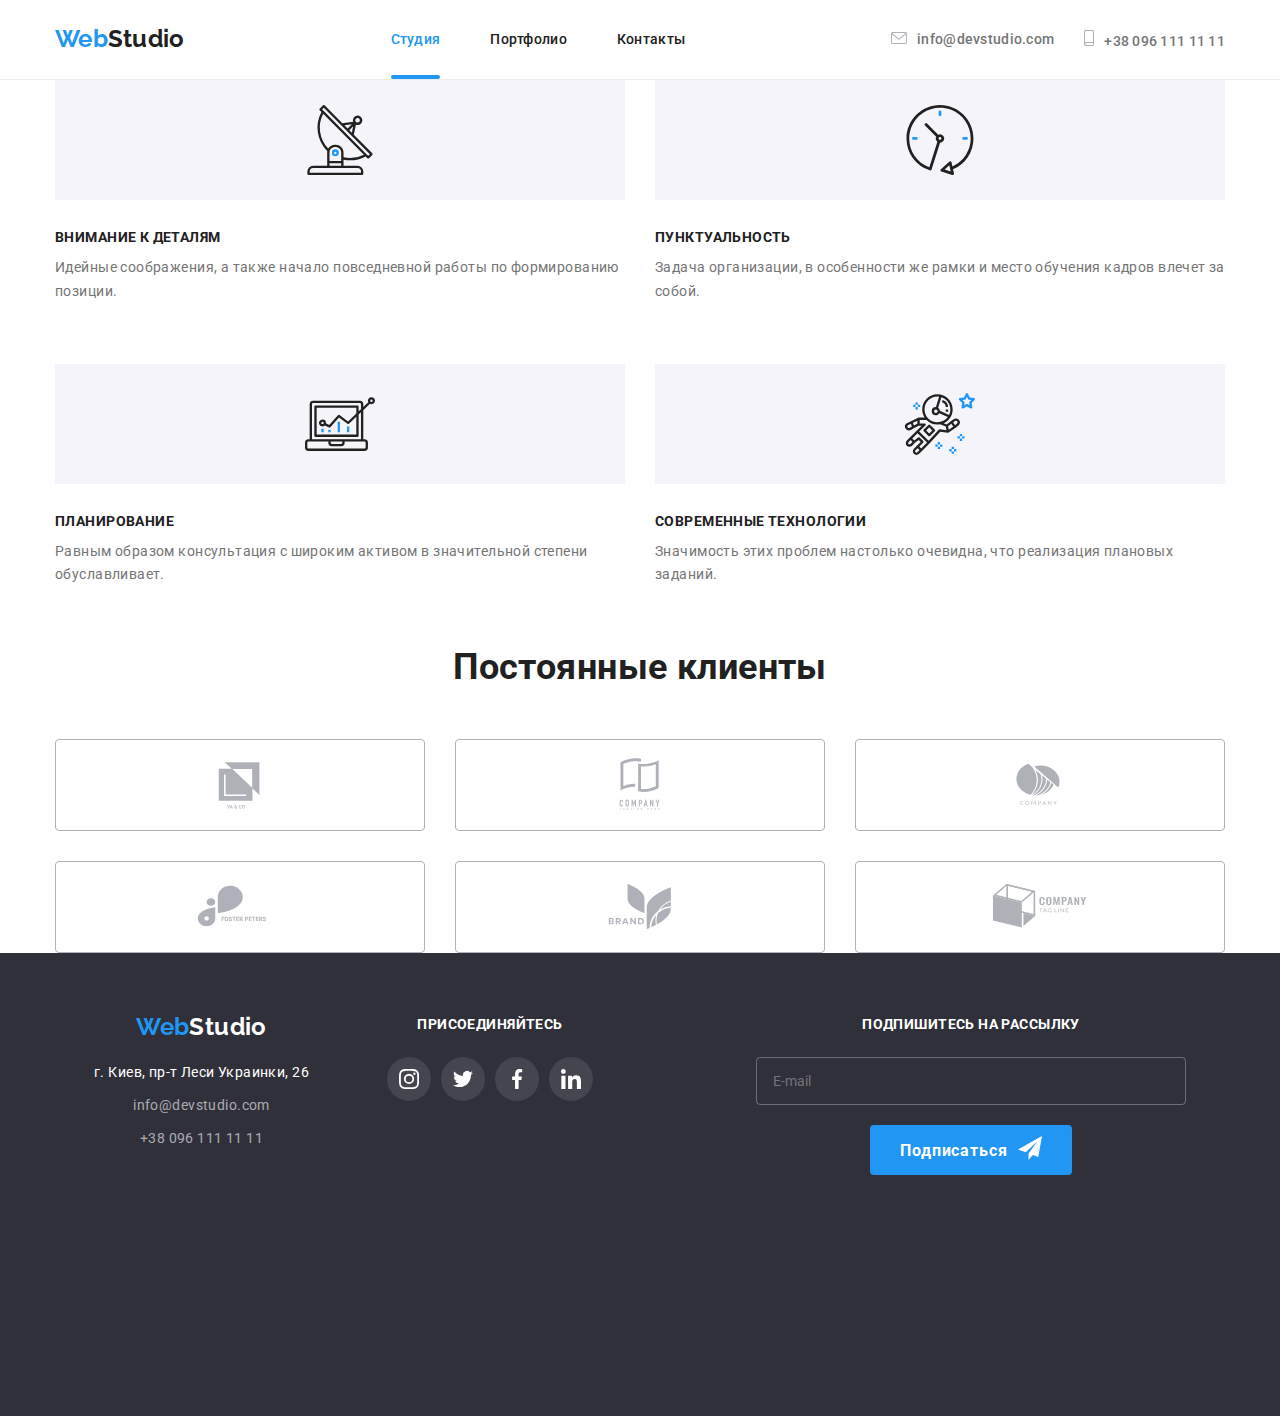
==== commit c464ba58: "optimization 21.11" ====
--- a/index.html
+++ b/index.html
@@ -76,7 +76,8 @@
               </svg>
             </button>
 
-            <!-- * Burger - Nav *-->
+            <div class="burger-menu__into">
+              <!-- * Burger - Nav *-->
             <div class="burger-nav">
               <ul class="burger-nav__item">
                 <li><a class="burger-nav__link burger-nav__link--active" href="./index.html">Студия</a></li>
@@ -96,11 +97,8 @@
                   <a class="burger-contacts__item" href="tel:+380961111111">+38 096 111 11 11</a>
                 </li>
               </ul>
-            </div>
-
-            <!-- * Burger - Network -->
-
-            <ul class="burger-network">
+
+              <ul class="burger-network">
               <li class="burger-network__item">
                   <a class="burger-network__link">Instagram</a>
                 </li>
@@ -114,6 +112,13 @@
                   <a class="burger-network__link">LinkedIn</a>
                 </li>
             </ul>
+            </div>
+
+            
+          </div>
+
+            <!-- * Burger - Network -->
+
         </nav>
       </div>
 
--- a/css/main.min.css
+++ b/css/main.min.css
@@ -1,2 +1,2 @@
-:root{--title-color: #212121;--active-linc-color: #2196f3;--text-color: #757575;--header-white: #ffffff;--background-team: #f5f4fa;--background-footer-color: #2f303a;--contact-footer-color: rgba(255, 255, 255, 0.6);--portfolio-border-color: #eeeeee;--header-border-color: #ececec;--pictures-annotation-color: rgba(47, 48, 58, 0.8);--social-network-rest: #afb1b8;--social-network-footer: rgba(255, 255, 255, 0.1);--modal-alpha: rgba(0, 0, 0, 0.2);--modal-button-color: #000;--invisible: rgba(0, 0, 0, 0);--footer-form-email: rgba(255, 255, 255, 0.3);--modal-form-border: rgba(33, 33, 33, 0.2)}.visually-hidden{position:absolute;width:1px;height:1px;margin:-1px;border:0;padding:0;white-space:nowrap;clip-path:inset(100%);clip:rect(0 0 0 0);overflow:hidden}html{box-sizing:border-box}*,*::after,*::before{box-sizing:inherit}body{font-family:"Roboto", "Raleway", sans-serif;font-style:normal;color:var(--title-color, black);font-size:14px;font-weight:normal;line-height:1.14;letter-spacing:0.03em}ul{padding:0;margin:0}h1,h2,h3,h4,h5,h6,p{margin:0;padding:0}img{display:block}.address{font-style:normal;margin-bottom:9px}.container{padding:0px 15px;margin:0 auto;width:100%}@media screen and (min-width: 480px){.container{width:480px}}@media screen and (min-width: 768px){.container{width:768px}}@media screen and (min-width: 1200px){.container{width:1200px}}.container--flex{display:flex;align-items:center}@media screen and (min-width: 480px){.container--centering{padding-top:60px;padding-bottom:70px}}@media screen and (min-width: 768px){.container--centering{display:flex;flex-wrap:wrap;justify-content:space-around}}.logo{text-decoration:none;font-family:"Raleway", sans-serif;font-size:24px;font-weight:bold;line-height:1.19;color:var(--active-linc-color, lightblue)}.logo__header{color:var(--title-color, black)}@media screen and (min-width: 768px){.logo__header{margin-right:88px}}.logo__footer{color:var(--header-white, white)}.backdrop{position:fixed;z-index:20;overflow-y:scroll;top:0;width:100%;height:100%;background-color:var(--modal-alpha)}.backdrop.is-hidden{opacity:0;pointer-events:none;visibility:hidden}.burger-menu.is-hidden{display:none;pointer-events:none;visibility:hidden}.modal{position:absolute;top:50%;left:50%;transform:translate(-50%, -50%);width:528px;height:581px;text-align:center;background-color:var(--header-white, white)}.modal__button{display:flex;justify-content:center;align-items:center;width:30px;height:30px;padding:0;margin-left:auto;margin-top:8px;margin-right:8px;background-color:var(--header-white, white);border:1px solid rgba(0,0,0,0.1);border-radius:50%;cursor:pointer;transition-duration:250ms;transition-timing-function:cubic-bezier(0.4, 0, 0.2, 1)}.modal__svg{width:11px;height:11px;fill:var(--modal-button-color);transition-duration:250ms;transition-timing-function:cubic-bezier(0.4, 0, 0.2, 1)}.modal__button:hover .modal__svg,.modal__button:focus .modal__svg{fill:var(--active-linc-color)}.modal__title{margin-bottom:12px;font-size:20px;font-weight:bold;line-height:1.15}@media screen and (min-width: 480px){.section{padding:60px 0}}.section--background{letter-spacing:0.06em;text-align:center;color:var(--header-white);background-image:linear-gradient(to right, rgba(47,48,58,0.4), rgba(47,48,58,0.4)),url("../images/hero_directory/hero.jpg");background-repeat:no-repeat;background-size:cover;background-position:center;background-color:var(--background-footer-color, gray);height:600px;padding:200px 0}@media screen and (min-width: 480px){.section--background{width:max-content}}.section--features{padding-bottom:0}@media screen and (min-width: 480px){.section--pictures{display:none}}.section--band{background-color:var(--background-team)}.title{font-size:36px;line-height:1.16;text-align:center;margin-bottom:50px}.header{display:flex;z-index:10;top:0;width:100%;height:80px;background-color:var(--header-white, white);border-bottom:1px solid var(--header-border-color);font-weight:500;letter-spacing:0.02em}@media screen and (max-width: 768px){.header{height:60px}}.navigation{display:flex;width:100%}.nav{display:none}.nav__item{list-style:none;display:block}.nav__item li:not(:last-child){margin-right:50px}@media screen and (max-width: 767px){.nav__item li:not(:last-child){margin-bottom:32px}}.nav__link{text-decoration:none;color:inherit}@media screen and (max-width: 767px){.nav__link{font-size:40px;line-height:1.18}}.contacts{display:none}@media screen and (max-width: 767px){.contacts{display:none}}.contacts__into{align-items:center;list-style:none;padding:0;margin-left:auto}@media screen and (max-width: 767px){.contacts__into li:not(:last-child){margin-bottom:32px}}@media screen and (min-width: 768px){.contacts__into li:not(:last-child){margin-bottom:10px}}.contacts__item{text-decoration:none;color:var(--text-color, gray);padding-top:32px;padding-bottom:32px;transition-duration:250ms;transition-timing-function:cubic-bezier(0.4, 0, 0.2, 1)}.contact__svg{margin-right:10px;fill:var(--social-network-rest, gray);transition-duration:250ms;transition-timing-function:cubic-bezier(0.4, 0, 0.2, 1)}.contacts__item:hover .contact__svg,.contacts__item:focus .contact__svg{fill:var(--active-linc-color, lightblue)}.contact__svg--envelope-icon{width:16px;height:12px}.contact__svg--smartphone-icon{width:10px;height:16px}.nav__link,.contacts__item{transition-duration:250ms;transition-timing-function:cubic-bezier(0.4, 0, 0.2, 1)}.nav__link:hover,.nav__link:focus,.contacts__item:hover,.contacts__item:focus{color:var(--active-linc-color, lightblue)}@media screen and (min-width: 768px){.nav__link::after{display:block;content:"";margin-top:28px;width:inherit;height:4px;background-color:var(--active-linc-color);border-radius:2px;transition-duration:250ms;transition-timing-function:cubic-bezier(0.4, 0, 0.2, 1);opacity:0}}.nav__link::after:hover::after{opacity:1}.nav__link--active{color:var(--active-linc-color, lightblue)}@media screen and (min-width: 768px){.nav__link--active::after{opacity:1}}.burger-button{margin:0 8px 0 auto;padding:0;border:none;background-color:transparent;cursor:pointer}@media screen and (min-width: 768px){.burger-button{display:none}}.burger-button .burger-button__item{width:24px;height:16px}.burger-menu{padding:48px 40px;background-color:lightblue}@media screen and (max-width: 767px){.burger-menu{position:fixed;width:100%;left:0;top:0}.burger-menu.is-open{display:block}}@media screen and (min-width: 768px){.burger-menu{display:flex}}.burger-menu__button{position:absolute;top:21px;right:25px;border:none;background-color:transparent;cursor:pointer}.burger-menu__icon{width:19px;height:19px}.burger-network{display:flex;list-style:none}@media screen and (min-width: 768px){.burger-network{display:none}}.burger-network__item{font-size:18px;line-height:1.22;color:var(--active-linc-color, lightblue)}.burger-network__item:not(:last-child){margin-right:10px;padding-right:10px;border-right:1px solid var(--modal-form-border)}.burger-nav__item{list-style:none}.burger-nav__item li:not(:last-child){margin-right:50px}@media screen and (max-width: 767px){.burger-nav__item li:not(:last-child){margin-bottom:32px}}.burger-nav__link{text-decoration:none;color:inherit}@media screen and (max-width: 767px){.burger-nav__link{font-size:40px;line-height:1.18}}.burger-nav__link,.burger-contacts__item{transition-duration:250ms;transition-timing-function:cubic-bezier(0.4, 0, 0.2, 1)}.burger-nav__link:hover,.burger-nav__link:focus,.burger-contacts__item:hover,.burger-contacts__item:focus{color:var(--active-linc-color, lightblue)}.burger-nav__link--active{color:var(--active-linc-color, lightblue)}.main__title{font-size:44px;font-weight:900;line-height:1.36;letter-spacing:0.06em;text-transform:uppercase;max-width:696px;margin:0 auto;margin-bottom:30px}@media screen and (max-width: 480px){.main__title{font-size:26px;letter-spacing:1.6}}.main__button{color:var(--header-white, white);background-color:var(--active-linc-color, lightblue);font-family:inherit;font-size:16px;font-weight:bold;line-height:1.87;letter-spacing:0.06em;cursor:pointer;min-width:200px;height:50px;border-radius:4px;padding:10px 32px;text-align:center;border:1px solid transparent;transition-duration:250ms;transition-timing-function:cubic-bezier(0.4, 0, 0.2, 1)}.main__button:hover,.main__button:focus{background-color:#188ce8}.features{list-style:none;text-align:left;display:flex;justify-content:center;padding:0}@media screen and (min-width: 480px){.features{display:block}}@media screen and (min-width: 768px){.features{display:flex;flex-wrap:wrap}}.features__item::before{display:block;content:"";height:120px;margin-bottom:30px;background-repeat:no-repeat;background-size:contain;background-position:center;background-color:var(--background-team, gray)}@media screen and (min-width: 480px){.features__item{max-width:450px;margin-bottom:30px}}@media screen and (min-width: 768px){.features__item{width:calc((100% - 30px) / 2);margin-bottom:60px}}@media screen and (min-width: 768px){.features__item:not(:nth-child(2n+2)){margin-right:30px}}.features__item.antenna__icon::before{background-image:url("../images/svg_directory/svg__features/antenna_vector.svg");background-size:70px}.features__item.clock__icon::before{background-image:url("../images/svg_directory/svg__features/clock_vector.svg");background-size:70px}.features__item.diagram__icon::before{background-image:url("../images/svg_directory/svg__features/diagram_vector.svg");background-size:70px}.features__item.astronaut__icon::before{background-image:url("../images/svg_directory/svg__features/astronaut_vector.svg");background-size:70px}.features__title{font-size:14px;text-transform:uppercase;margin-bottom:10px}@media screen and (min-width: 480px){.features__title{text-align:center}}@media screen and (min-width: 768px){.features__title{text-align:left}}.features__title--color-white{margin:0;color:var(--header-white, white)}.features__text{color:var(--text-color, gray);line-height:1.7;margin:0}.pictures{display:flex;justify-content:center;padding:0;list-style:none}.pictures__item{position:relative}.pictures__item:not(:last-child){margin-right:30px}.pictures__annotation{position:absolute;bottom:0;padding-top:27px;padding-bottom:27px;width:100%;text-align:center;background-color:var(--pictures-annotation-color)}.team{list-style:none;display:flex}@media screen and (max-width: 480px){.team{display:block}}.team__item{text-align:center;line-height:1.19;width:270px;background-color:var(--header-white, white);border-radius:0px 0px 4px 4px;box-shadow:0px 1px 3px rgba(0,0,0,0.12),0px 1px 1px rgba(0,0,0,0.14),0px 2px 1px rgba(0,0,0,0.2)}.team__item:not(:last-child){margin-right:30px}@media screen and (max-width: 480px){.team__item{width:450px;height:460px;margin:0 15px 30px 15px}}.team__photo,.portfolio__image{display:block}.team__info{padding-top:30px}.team__name{font-size:16px;font-weight:500;margin-bottom:10px}.team__prof{color:var(--text-color, gray)}.network{list-style:none;display:flex;padding:16px 32px 30px 32px}.network__into:not(:last-child){margin-right:10px}.network__link{display:flex;cursor:pointer;width:44px;height:44px;justify-content:center;align-items:center;border-radius:50%;transition-duration:250ms;transition-timing-function:cubic-bezier(0.4, 0, 0.2, 1)}.network__link:hover,.network__link:focus{background:var(--active-linc-color, teal)}.network__svg{width:20px;height:20px;fill:var(--social-network-rest, gray);transition-duration:250ms;transition-timing-function:cubic-bezier(0.4, 0, 0.2, 1)}.network__link:hover .network__svg,.network__link:focus .network__svg{fill:var(--header-white, white)}.client{list-style:none;display:flex;flex-wrap:wrap}.client__item{width:calc((100% - 30px) / 2)}@media screen and (min-width: 768px){.client__item{width:calc((100% - 60px) / 3);margin-right:30px}}.client__item:not(:nth-child(2n+2)){margin-right:30px}@media screen and (min-width: 480px) and (max-width: 767px){.client__item:nth-child(-n+4){margin-bottom:30px}}@media screen and (min-width: 768px){.client__item:nth-child(-n+3){margin-bottom:30px}}@media screen and (min-width: 768px){.client__item:nth-child(3n+3){margin-right:0px}}.client__brand{display:flex;justify-content:center;align-items:center;border:1px solid var(--social-network-rest, gray);border-radius:4px;height:92px;transition-duration:250ms;transition-timing-function:cubic-bezier(0.4, 0, 0.2, 1)}.client__brand:hover,.client__brand:focus{border:1px solid var(--active-linc-color, teal)}.client__svg{width:106px;height:60px;fill:var(--social-network-rest, gray);transition-duration:250ms;transition-timing-function:cubic-bezier(0.4, 0, 0.2, 1)}.client__brand:hover .client__svg,.client__brand:focus .client__svg{fill:var(--active-linc-color, teal)}.filter{list-style:none;justify-content:center;display:flex;margin-bottom:50px}.filter li:not(:last-child){margin-right:8px}.filter__button{font-family:inherit;font-size:16px;font-weight:500;line-height:1.62;letter-spacing:0.03em;cursor:pointer;color:inherit;background-color:var(--background-team);border-radius:4px;padding:6px 22px;text-align:center;border:1px solid transparent;transition-duration:250ms;transition-timing-function:cubic-bezier(0.4, 0, 0.2, 1)}.filter__button:hover,.filter__button:focus{color:var(--header-white, white);background-color:var(--active-linc-color, lightblue);box-shadow:0px 3px 1px rgba(0,0,0,0.1),0px 1px 2px rgba(0,0,0,0.08),0px 2px 2px rgba(0,0,0,0.12)}.portfolio__items{list-style:none;display:flex;flex-wrap:wrap}@media screen and (max-width: 480px){.portfolio__items{display:block}}.portfolio__project{width:370px;transition-duration:250ms;transition-timing-function:cubic-bezier(0.4, 0, 0.2, 1)}.portfolio__project:hover{cursor:pointer;box-shadow:0px 1px 1px rgba(0,0,0,0.12),0px 4px 4px rgba(0,0,0,0.06),1px 4px 6px rgba(0,0,0,0.16)}.portfolio__project:not(:nth-child(3n+3)){margin-right:30px}.portfolio__project:not(:nth-child(1n+7)){margin-bottom:30px}@media screen and (max-width: 480px){.portfolio__project{width:450px;height:460px;margin:0 15px 30px 15px}}.portfolio__thumb{position:relative;overflow:hidden;width:370px;height:294px}.portfolio__window{position:absolute;bottom:0;width:100%;height:100%;font-size:18px;font-weight:normal;line-height:1.5;color:#ffffff;text-align:left;background-color:rgba(33,150,243,0.9);transform:translateY(100%);transition:transform 250ms cubic-bezier(0.4, 0, 0.2, 1)}.portfolio__window p{padding:63px 24px}.portfolio__project:hover .portfolio__window{transform:translateY(0)}.portfolio__item{padding:20px 24px;border-left:1px solid var(--portfolio-border-color, gray);border-right:1px solid var(--portfolio-border-color, gray);border-bottom:1px solid var(--portfolio-border-color, gray)}.portfolio__title{font-size:18px;line-height:2;letter-spacing:0.06em;margin-bottom:4px}.portfolio__specialization{font-size:16px;line-height:1.87;color:var(--text-color, gray)}.form-modal__item{padding-left:40px;padding-right:40px;margin-bottom:30px;text-align:left}.form-modal__list{margin-bottom:10px;list-style:none}.form-modal__list.list__textarea{margin-bottom:20px}.form-modal__list.list__checkbox .form-modal__label{font-size:14px;line-height:1.7;letter-spacing:0.03em}.form-modal__into{position:relative}.form-modal__label{display:block;margin-bottom:4px;font-size:12px;letter-spacing:0.01em;color:var(--text-color)}.form-modal__input{width:100%;height:40px;padding:12px 12px 12px 42px;border:1px solid var(--modal-form-border);border-radius:4px;outline:none;transition-duration:250ms;transition-timing-function:cubic-bezier(0.4, 0, 0.2, 1)}.form-modal__input:hover,.form-modal__input:focus{border:1px solid var(--active-linc-color)}.form-modal__input.comment{display:block;height:120px;padding:12px 16px;resize:none}.form-modal__svg{position:absolute;transition-duration:250ms;transition-timing-function:cubic-bezier(0.4, 0, 0.2, 1);top:50%;transform:translateY(-50%)}.form-modal__svg.man__svg{width:12px;height:12px;left:15px;fill:var(--modal-button-color, black)}.form-modal__svg.telephone__svg{width:13px;height:13px;left:14px}.form-modal__svg.envelope__svg{width:15px;height:12px;left:13.5px}.form-modal__input:hover+.form-modal__svg,.form-modal__input:focus+.form-modal__svg{fill:var(--active-linc-color)}.form-modal__link{text-decoration:underline;color:var(--active-linc-color)}.form-modal__label.label__checkbox{display:flex;justify-content:center;align-items:center}.form-modal__label.label__checkbox::before{content:"";display:block;width:16px;height:15px;margin-right:8px;border:1px solid var(--modal-button-color, black);border-radius:2px;cursor:pointer}.form-modal__checkbox:checked+.form-modal__label.label__checkbox::before{background-image:url(../images/svg_directory/box-check_svg.svg);background-position:center;background-repeat:no-repeat;background-size:contain;border:none}.footer{color:var(--header-white, white);background-color:var(--background-footer-color, black);line-height:1.7}@media screen and (min-width: 480px){.footer{text-align:center}}@media screen and (min-width: 767px){.footer{height:463px}}.footer__contacts{list-style:none;padding:0}.footer__contacts li:not(:last-child){margin-bottom:9px}.footer__contact{display:block;text-decoration:none;color:var(--contact-footer-color, white)}.footer .logo{display:block;margin-bottom:20px}.footer__contact{transition-duration:250ms;transition-timing-function:cubic-bezier(0.4, 0, 0.2, 1)}.footer__contact:hover,.footer__contact:focus{color:var(--active-linc-color, lightblue)}@media screen and (min-width: 480px){.footer__feedback{margin-bottom:60px}}.footer-network{margin-right:85px}@media screen and (min-width: 480px){.footer-network{margin-right:0}}.features__title--positioning{text-align:center;margin-bottom:20px}.network--positioning{padding:0}@media screen and (min-width: 480px){.network--positioning{justify-content:center;margin-bottom:60px}}.network__link{background:var(--social-network-footer, gray);border-radius:50%}.network--positioning .network__link:hover,.network--positioning .network__link:focus{background:var(--active-linc-color, teal)}.network__svg--positioning{fill:var(--header-white)}@media screen and (min-width: 768px){.form__footer-item{width:100%}}.form-mail__footer{width:100%;margin-right:12px;padding:15px 16px;color:var(--contact-footer-color);background-color:var(--invisible);border:1px solid var(--footer-form-email);border-radius:4px;outline:none}@media screen and (min-width: 480px){.form-mail__footer{max-width:450px;margin-bottom:20px}}.main__button--flex{display:flex;padding:10px 29px}@media screen and (min-width: 480px){.main__button--flex{display:inline-flex}}.form-footer__svg{width:24px;height:24px;margin-left:10px;justify-content:center;align-items:center;fill:var(--header-white, white)}
+:root{--title-color: #212121;--active-linc-color: #2196f3;--text-color: #757575;--header-white: #ffffff;--background-team: #f5f4fa;--background-footer-color: #2f303a;--contact-footer-color: rgba(255, 255, 255, 0.6);--portfolio-border-color: #eeeeee;--header-border-color: #ececec;--pictures-annotation-color: rgba(47, 48, 58, 0.8);--social-network-rest: #afb1b8;--social-network-footer: rgba(255, 255, 255, 0.1);--modal-alpha: rgba(0, 0, 0, 0.2);--modal-button-color: #000;--invisible: rgba(0, 0, 0, 0);--footer-form-email: rgba(255, 255, 255, 0.3);--modal-form-border: rgba(33, 33, 33, 0.2)}.visually-hidden{position:absolute;width:1px;height:1px;margin:-1px;border:0;padding:0;white-space:nowrap;clip-path:inset(100%);clip:rect(0 0 0 0);overflow:hidden}html{box-sizing:border-box}*,*::after,*::before{box-sizing:inherit}body{font-family:"Roboto", "Raleway", sans-serif;font-style:normal;color:var(--title-color, black);font-size:14px;font-weight:normal;line-height:1.14;letter-spacing:0.03em}ul{padding:0;margin:0}h1,h2,h3,h4,h5,h6,p{margin:0;padding:0}img{display:block}.address{font-style:normal;margin-bottom:9px}.container{padding:0px 15px;margin:0 auto;width:100%}@media screen and (min-width: 480px){.container{width:480px}}@media screen and (min-width: 768px){.container{width:768px}}@media screen and (min-width: 1200px){.container{width:1200px}}.container--flex{display:flex;align-items:center}.container--centering{padding-top:60px;padding-bottom:70px}@media screen and (min-width: 768px){.container--centering{display:flex;flex-wrap:wrap;justify-content:space-around}}.logo{text-decoration:none;font-family:"Raleway", sans-serif;font-size:24px;font-weight:bold;line-height:1.19;color:var(--active-linc-color, lightblue)}.logo__header{color:var(--title-color, black)}.logo__footer{color:var(--header-white, white)}.backdrop{position:fixed;z-index:20;overflow-y:scroll;top:0;width:100%;height:100%;background-color:var(--modal-alpha)}.backdrop.is-hidden{opacity:0;pointer-events:none;visibility:hidden}.burger-menu.is-hidden{display:none;pointer-events:none;visibility:hidden}.modal{position:absolute;top:50%;left:50%;transform:translate(-50%, -50%);width:528px;height:581px;text-align:center;background-color:var(--header-white, white)}.modal__button{display:flex;justify-content:center;align-items:center;width:30px;height:30px;padding:0;margin-left:auto;margin-top:8px;margin-right:8px;background-color:var(--header-white, white);border:1px solid rgba(0,0,0,0.1);border-radius:50%;cursor:pointer;transition-duration:250ms;transition-timing-function:cubic-bezier(0.4, 0, 0.2, 1)}.modal__svg{width:11px;height:11px;fill:var(--modal-button-color);transition-duration:250ms;transition-timing-function:cubic-bezier(0.4, 0, 0.2, 1)}.modal__button:hover .modal__svg,.modal__button:focus .modal__svg{fill:var(--active-linc-color)}.modal__title{margin-bottom:12px;font-size:20px;font-weight:bold;line-height:1.15}@media screen and (max-width: 1199px){.section{margin-bottom:60px}}.section--background{letter-spacing:0.06em;text-align:center;color:var(--header-white);background-image:linear-gradient(to right, rgba(47,48,58,0.4), rgba(47,48,58,0.4)),url("../images/hero_directory/hero.jpg");background-repeat:no-repeat;background-size:cover;background-position:center;background-color:var(--background-footer-color, gray);height:600px;padding:200px 0}@media screen and (min-width: 480px){.section--background{width:max-content}}.section--features{padding-bottom:0}@media screen and (min-width: 480px){.section--pictures{display:none}}.section--band{background-color:var(--background-team)}.title{font-size:36px;line-height:1.16;text-align:center;margin-bottom:50px}.header{display:flex;z-index:10;top:0;width:100%;height:80px;background-color:var(--header-white, white);border-bottom:1px solid var(--header-border-color);font-weight:500;letter-spacing:0.02em}@media screen and (max-width: 768px){.header{height:60px}}.navigation{display:flex;width:100%;align-items:center}.nav{margin:0 auto 0 auto}@media screen and (max-width: 767px){.nav{display:none}}.nav__item{list-style:none;padding:0;margin:0;display:flex}.nav__item li:not(:last-child){margin-right:50px}.nav__link{text-decoration:none;color:inherit;display:block;padding-top:32px}.contacts{display:flex;align-items:center;list-style:none}@media screen and (max-width: 767px){.contacts{display:none}}.contacts__into{list-style:none}@media screen and (min-width: 1200px){.contacts__into{align-items:center;display:flex}}@media screen and (max-width: 1199px){.contacts__into li:not(:last-child){margin-bottom:10px}}@media screen and (min-width: 1200px){.contacts__into li:not(:last-child){margin-right:30px}}.contacts__item{text-decoration:none;color:var(--text-color, gray);transition-duration:250ms;transition-timing-function:cubic-bezier(0.4, 0, 0.2, 1)}.contact__svg{margin-right:10px;fill:var(--social-network-rest, gray);transition-duration:250ms;transition-timing-function:cubic-bezier(0.4, 0, 0.2, 1)}.contacts__item:hover .contact__svg,.contacts__item:focus .contact__svg{fill:var(--active-linc-color, lightblue)}.contact__svg--envelope-icon{width:16px;height:12px}.contact__svg--smartphone-icon{width:10px;height:16px}.nav__link,.contacts__item{transition-duration:250ms;transition-timing-function:cubic-bezier(0.4, 0, 0.2, 1)}.nav__link:hover,.nav__link:focus,.contacts__item:hover,.contacts__item:focus{color:var(--active-linc-color, lightblue)}@media screen and (min-width: 768px){.nav__link::after{display:block;content:"";margin-top:28px;width:inherit;height:4px;background-color:var(--active-linc-color);border-radius:2px;transition-duration:250ms;transition-timing-function:cubic-bezier(0.4, 0, 0.2, 1);opacity:0}}.nav__link::after:hover::after{opacity:1}.nav__link--active{color:var(--active-linc-color, lightblue)}@media screen and (min-width: 768px){.nav__link--active::after{opacity:1}}.burger-button{margin:0 8px 0 auto;padding:0;border:none;background-color:transparent;cursor:pointer}@media screen and (min-width: 768px){.burger-button{display:none}}.burger-button .burger-button__item{width:24px;height:16px}.burger-menu{padding:48px 40px;background-color:lightblue}@media screen and (max-width: 767px){.burger-menu{position:fixed;width:100%;left:0;top:0}.burger-menu.is-open{display:block}}@media screen and (min-width: 768px){.burger-menu{display:flex}}.burger-menu__button{position:absolute;top:21px;right:25px;border:none;background-color:transparent;cursor:pointer}.burger-menu__icon{width:19px;height:19px}.burger-menu__into{display:flex;flex-direction:column;justify-content:space-between}.burger-network{display:flex;list-style:none}@media screen and (min-width: 768px){.burger-network{display:none}}.burger-network__item{font-size:18px;line-height:1.22;color:var(--active-linc-color, lightblue)}.burger-network__item:not(:last-child){margin-right:10px;padding-right:10px;border-right:1px solid var(--modal-form-border)}.burger-nav__item{list-style:none}.burger-nav__item li:not(:last-child){margin-right:50px}@media screen and (max-width: 767px){.burger-nav__item li:not(:last-child){margin-bottom:32px}}.burger-nav__link{text-decoration:none;color:inherit}@media screen and (max-width: 767px){.burger-nav__link{font-size:40px;line-height:1.18}}.burger-nav__link,.burger-contacts__item{transition-duration:250ms;transition-timing-function:cubic-bezier(0.4, 0, 0.2, 1)}.burger-nav__link:hover,.burger-nav__link:focus,.burger-contacts__item:hover,.burger-contacts__item:focus{color:var(--active-linc-color, lightblue)}.burger-nav__link--active{color:var(--active-linc-color, lightblue)}.burger-contacts__into{margin-bottom:64px;align-items:center;list-style:none;padding:0;margin-left:auto}.burger-contacts__into li:not(:last-child){margin-bottom:32px}.burger-contacts__item{text-decoration:none;color:var(--text-color, gray);font-size:24px;line-height:1.17;transition-duration:250ms;transition-timing-function:cubic-bezier(0.4, 0, 0.2, 1)}.main__title{font-size:44px;font-weight:900;line-height:1.36;letter-spacing:0.06em;text-transform:uppercase;max-width:696px;margin:0 auto;margin-bottom:30px}@media screen and (max-width: 480px){.main__title{font-size:26px;letter-spacing:1.6}}.main__button{color:var(--header-white, white);background-color:var(--active-linc-color, lightblue);font-family:inherit;font-size:16px;font-weight:bold;line-height:1.87;letter-spacing:0.06em;cursor:pointer;min-width:200px;height:50px;border-radius:4px;padding:10px 32px;text-align:center;border:1px solid transparent;transition-duration:250ms;transition-timing-function:cubic-bezier(0.4, 0, 0.2, 1)}.main__button:hover,.main__button:focus{background-color:#188ce8}.features{list-style:none;text-align:left;padding:0}@media screen and (min-width: 480px){.features{display:block}}@media screen and (min-width: 768px){.features{display:flex;flex-wrap:wrap}}.features__item::before{display:block;content:"";height:120px;margin-bottom:30px;background-repeat:no-repeat;background-size:contain;background-position:center;background-color:var(--background-team, gray)}@media screen and (max-width: 767px){.features__item{max-width:450px;margin-bottom:30px}}@media screen and (min-width: 768px){.features__item{width:calc((100% - 30px) / 2);margin-bottom:60px}}@media screen and (min-width: 768px){.features__item:not(:nth-child(2n+2)){margin-right:30px}}.features__item.antenna__icon::before{background-image:url("../images/svg_directory/svg__features/antenna_vector.svg");background-size:70px}.features__item.clock__icon::before{background-image:url("../images/svg_directory/svg__features/clock_vector.svg");background-size:70px}.features__item.diagram__icon::before{background-image:url("../images/svg_directory/svg__features/diagram_vector.svg");background-size:70px}.features__item.astronaut__icon::before{background-image:url("../images/svg_directory/svg__features/astronaut_vector.svg");background-size:70px}.features__title{font-size:14px;text-align:center;text-transform:uppercase;margin-bottom:10px}@media screen and (min-width: 768px){.features__title{text-align:left}}.features__title--color-white{margin:0;color:var(--header-white, white)}.features__text{color:var(--text-color, gray);line-height:1.7;margin:0}.pictures{display:flex;justify-content:center;padding:0;list-style:none}.pictures__item{position:relative}.pictures__item:not(:last-child){margin-right:30px}.pictures__annotation{position:absolute;bottom:0;padding-top:27px;padding-bottom:27px;width:100%;text-align:center;background-color:var(--pictures-annotation-color)}.team{list-style:none;display:flex}@media screen and (max-width: 480px){.team{display:block}}.team__item{text-align:center;line-height:1.19;width:270px;background-color:var(--header-white, white);border-radius:0px 0px 4px 4px;box-shadow:0px 1px 3px rgba(0,0,0,0.12),0px 1px 1px rgba(0,0,0,0.14),0px 2px 1px rgba(0,0,0,0.2)}.team__item:not(:last-child){margin-right:30px}@media screen and (max-width: 480px){.team__item{width:450px;height:460px;margin:0 15px 30px 15px}}.team__photo,.portfolio__image{display:block}.team__info{padding-top:30px}.team__name{font-size:16px;font-weight:500;margin-bottom:10px}.team__prof{color:var(--text-color, gray)}.network{list-style:none;display:flex;padding:16px 32px 30px 32px}.network__into:not(:last-child){margin-right:10px}.network__link{display:flex;cursor:pointer;width:44px;height:44px;justify-content:center;align-items:center;border-radius:50%;transition-duration:250ms;transition-timing-function:cubic-bezier(0.4, 0, 0.2, 1)}.network__link:hover,.network__link:focus{background:var(--active-linc-color, teal)}.network__svg{width:20px;height:20px;fill:var(--social-network-rest, gray);transition-duration:250ms;transition-timing-function:cubic-bezier(0.4, 0, 0.2, 1)}.network__link:hover .network__svg,.network__link:focus .network__svg{fill:var(--header-white, white)}.client{list-style:none;display:flex;flex-wrap:wrap}.client__item{width:calc((100% - 30px) / 2)}@media screen and (min-width: 768px){.client__item{width:calc((100% - 60px) / 3);margin-right:30px}}.client__item:not(:nth-child(2n+2)){margin-right:30px}@media screen and (max-width: 767px){.client__item:nth-child(-n+4){margin-bottom:30px}}@media screen and (min-width: 768px){.client__item:nth-child(-n+3){margin-bottom:30px}}@media screen and (min-width: 768px){.client__item:nth-child(3n+3){margin-right:0px}}.client__brand{display:flex;justify-content:center;align-items:center;border:1px solid var(--social-network-rest, gray);border-radius:4px;height:92px;transition-duration:250ms;transition-timing-function:cubic-bezier(0.4, 0, 0.2, 1)}.client__brand:hover,.client__brand:focus{border:1px solid var(--active-linc-color, teal)}.client__svg{width:106px;height:60px;fill:var(--social-network-rest, gray);transition-duration:250ms;transition-timing-function:cubic-bezier(0.4, 0, 0.2, 1)}.client__brand:hover .client__svg,.client__brand:focus .client__svg{fill:var(--active-linc-color, teal)}.filter{list-style:none;justify-content:center;display:flex;margin-bottom:50px}.filter li:not(:last-child){margin-right:8px}.filter__button{font-family:inherit;font-size:16px;font-weight:500;line-height:1.62;letter-spacing:0.03em;cursor:pointer;color:inherit;background-color:var(--background-team);border-radius:4px;padding:6px 22px;text-align:center;border:1px solid transparent;transition-duration:250ms;transition-timing-function:cubic-bezier(0.4, 0, 0.2, 1)}.filter__button:hover,.filter__button:focus{color:var(--header-white, white);background-color:var(--active-linc-color, lightblue);box-shadow:0px 3px 1px rgba(0,0,0,0.1),0px 1px 2px rgba(0,0,0,0.08),0px 2px 2px rgba(0,0,0,0.12)}.portfolio__items{list-style:none;display:flex;flex-wrap:wrap}@media screen and (max-width: 480px){.portfolio__items{display:block}}.portfolio__project{width:370px;transition-duration:250ms;transition-timing-function:cubic-bezier(0.4, 0, 0.2, 1)}.portfolio__project:hover{cursor:pointer;box-shadow:0px 1px 1px rgba(0,0,0,0.12),0px 4px 4px rgba(0,0,0,0.06),1px 4px 6px rgba(0,0,0,0.16)}.portfolio__project:not(:nth-child(3n+3)){margin-right:30px}.portfolio__project:not(:nth-child(1n+7)){margin-bottom:30px}@media screen and (max-width: 480px){.portfolio__project{width:450px;height:460px;margin:0 15px 30px 15px}}.portfolio__thumb{position:relative;overflow:hidden;width:370px;height:294px}.portfolio__window{position:absolute;bottom:0;width:100%;height:100%;font-size:18px;font-weight:normal;line-height:1.5;color:#ffffff;text-align:left;background-color:rgba(33,150,243,0.9);transform:translateY(100%);transition:transform 250ms cubic-bezier(0.4, 0, 0.2, 1)}.portfolio__window p{padding:63px 24px}.portfolio__project:hover .portfolio__window{transform:translateY(0)}.portfolio__item{padding:20px 24px;border-left:1px solid var(--portfolio-border-color, gray);border-right:1px solid var(--portfolio-border-color, gray);border-bottom:1px solid var(--portfolio-border-color, gray)}.portfolio__title{font-size:18px;line-height:2;letter-spacing:0.06em;margin-bottom:4px}.portfolio__specialization{font-size:16px;line-height:1.87;color:var(--text-color, gray)}.form-modal__item{padding-left:40px;padding-right:40px;margin-bottom:30px;text-align:left}.form-modal__list{margin-bottom:10px;list-style:none}.form-modal__list.list__textarea{margin-bottom:20px}.form-modal__list.list__checkbox .form-modal__label{font-size:14px;line-height:1.7;letter-spacing:0.03em}.form-modal__into{position:relative}.form-modal__label{display:block;margin-bottom:4px;font-size:12px;letter-spacing:0.01em;color:var(--text-color)}.form-modal__input{width:100%;height:40px;padding:12px 12px 12px 42px;border:1px solid var(--modal-form-border);border-radius:4px;outline:none;transition-duration:250ms;transition-timing-function:cubic-bezier(0.4, 0, 0.2, 1)}.form-modal__input:hover,.form-modal__input:focus{border:1px solid var(--active-linc-color)}.form-modal__input.comment{display:block;height:120px;padding:12px 16px;resize:none}.form-modal__svg{position:absolute;transition-duration:250ms;transition-timing-function:cubic-bezier(0.4, 0, 0.2, 1);top:50%;transform:translateY(-50%)}.form-modal__svg.man__svg{width:12px;height:12px;left:15px;fill:var(--modal-button-color, black)}.form-modal__svg.telephone__svg{width:13px;height:13px;left:14px}.form-modal__svg.envelope__svg{width:15px;height:12px;left:13.5px}.form-modal__input:hover+.form-modal__svg,.form-modal__input:focus+.form-modal__svg{fill:var(--active-linc-color)}.form-modal__link{text-decoration:underline;color:var(--active-linc-color)}.form-modal__label.label__checkbox{display:flex;justify-content:center;align-items:center}.form-modal__label.label__checkbox::before{content:"";display:block;width:16px;height:15px;margin-right:8px;border:1px solid var(--modal-button-color, black);border-radius:2px;cursor:pointer}.form-modal__checkbox:checked+.form-modal__label.label__checkbox::before{background-image:url(../images/svg_directory/box-check_svg.svg);background-position:center;background-repeat:no-repeat;background-size:contain;border:none}.footer{color:var(--header-white, white);background-color:var(--background-footer-color, black);line-height:1.7;text-align:center}@media screen and (min-width: 480px){.footer{text-align:center}}@media screen and (min-width: 767px){.footer{height:463px}}.footer__contacts{list-style:none;padding:0}.footer__contacts li:not(:last-child){margin-bottom:9px}.footer__contact{display:block;text-decoration:none;color:var(--contact-footer-color, white)}.footer .logo{display:block;margin-bottom:20px}.footer__contact{transition-duration:250ms;transition-timing-function:cubic-bezier(0.4, 0, 0.2, 1)}.footer__contact:hover,.footer__contact:focus{color:var(--active-linc-color, lightblue)}.footer__feedback{margin-bottom:60px}@media screen and (min-width: 768px){.footer-network{margin-right:85px}}.features__title--positioning{text-align:center;margin-bottom:20px}.network--positioning{padding:0;justify-content:center;margin-bottom:60px}.network__link{background:var(--social-network-footer, gray);border-radius:50%}.network--positioning .network__link:hover,.network--positioning .network__link:focus{background:var(--active-linc-color, teal)}.network__svg--positioning{fill:var(--header-white)}@media screen and (min-width: 768px){.form__footer-item{width:100%}}.form-mail__footer{width:100%;margin-right:12px;padding:15px 16px;color:var(--contact-footer-color);background-color:var(--invisible);border:1px solid var(--footer-form-email);border-radius:4px;outline:none;max-width:450px;margin-bottom:20px}@media screen and (min-width: 480px){.form-mail__footer{max-width:450px;margin-bottom:20px}}.main__button--flex{display:inline-flex;padding:10px 29px}.form-footer__svg{width:24px;height:24px;margin-left:10px;justify-content:center;align-items:center;fill:var(--header-white, white)}
 /*# sourceMappingURL=main.min.css.map */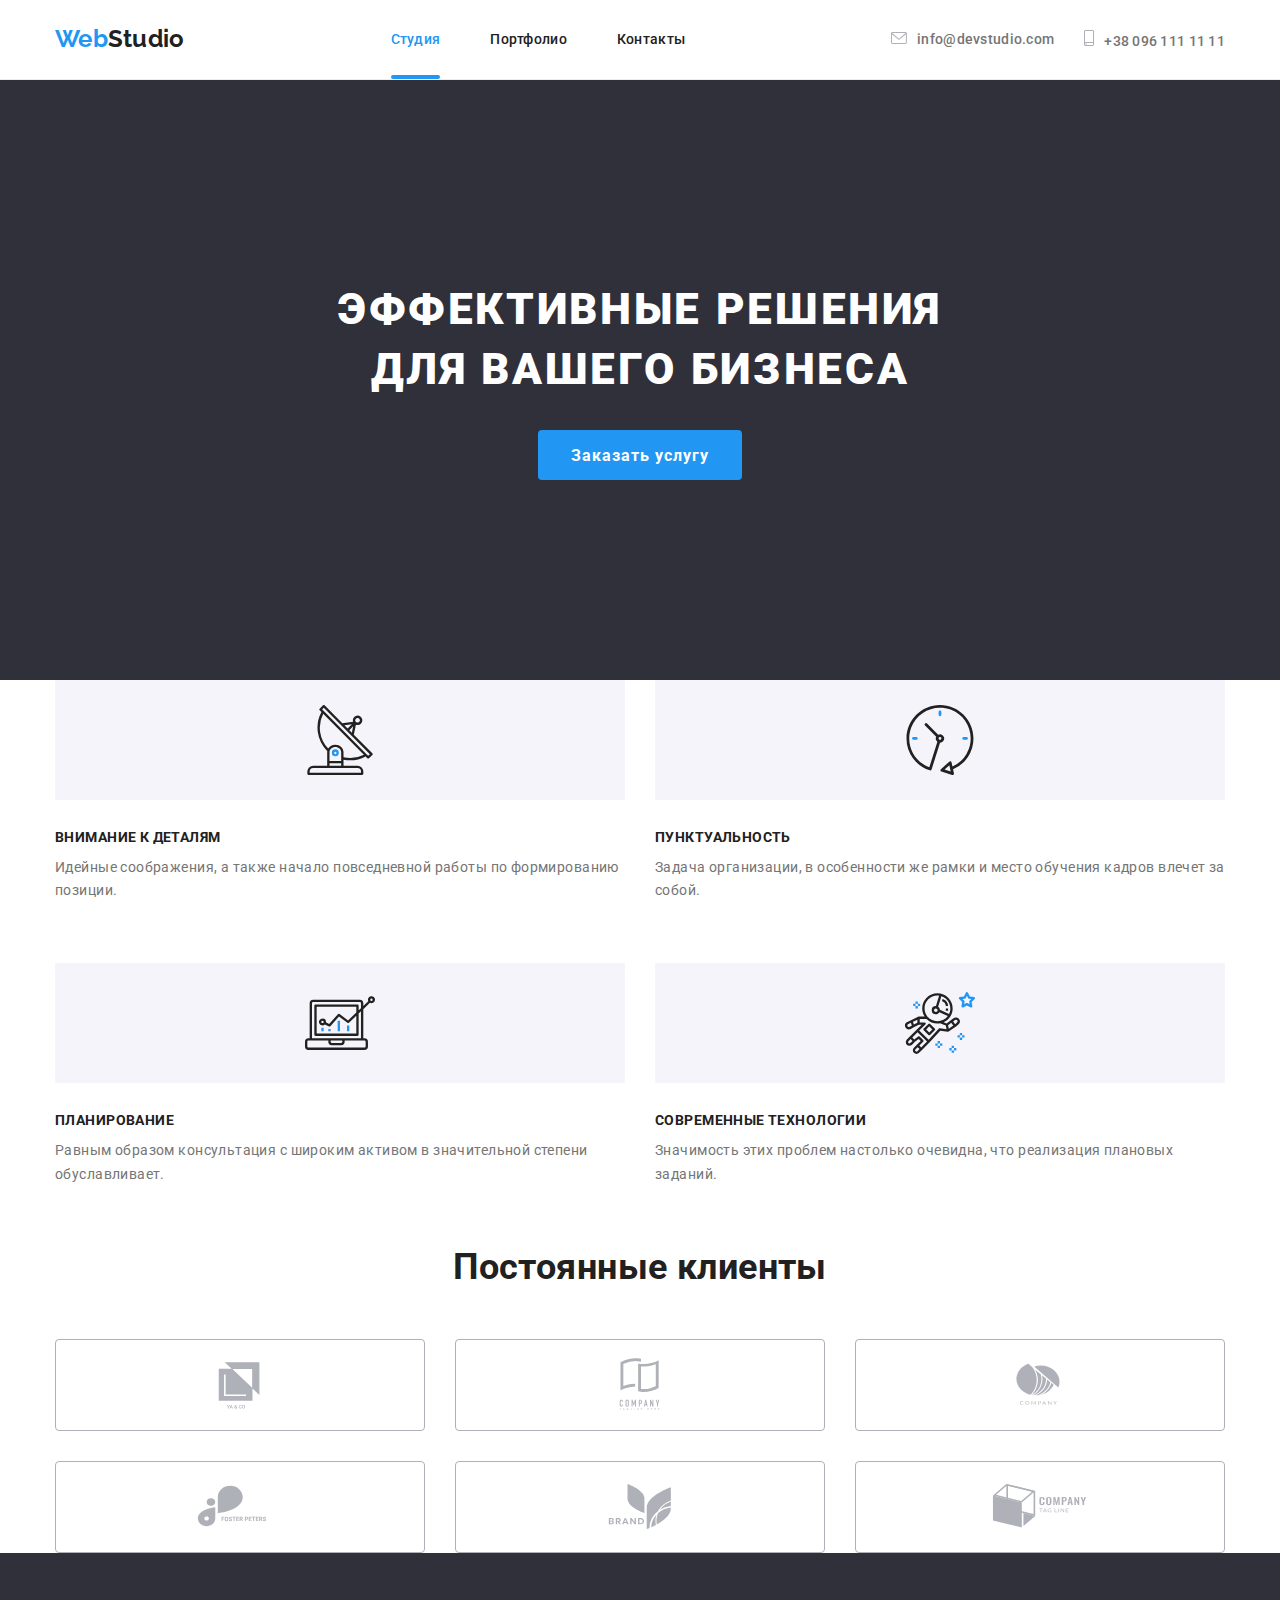
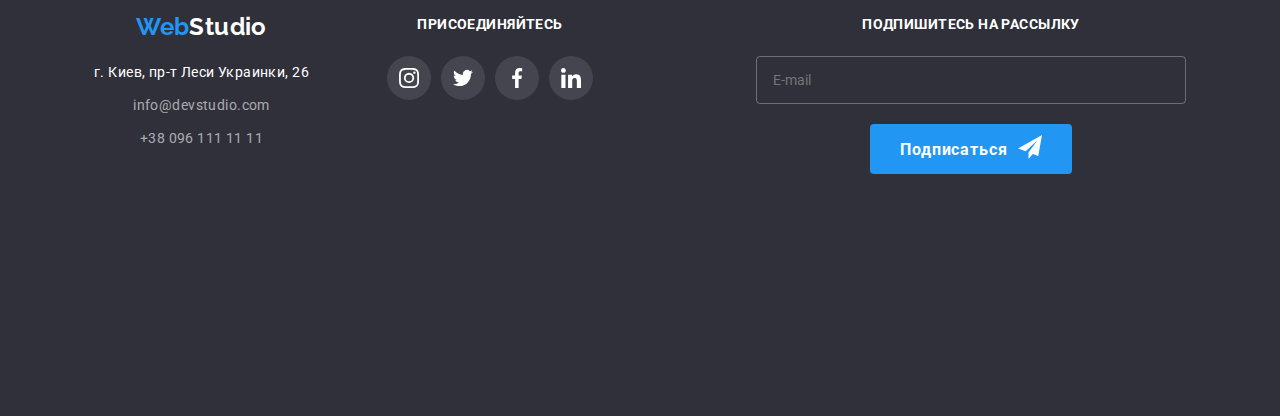
==== commit 30262a09: "Hero block" ====
--- a/index.html
+++ b/index.html
@@ -122,16 +122,28 @@
         </nav>
       </div>
 
-
-
       </div>
 
-      
     </header>
 
-    
+    <!-- ! MAIN ! -->
 
     <main>
+
+      <!-- ! MAIN_BLOCK ! -->
+
+      <section class="section section--background">
+    <!-- main -->
+      <div class="container">
+        <h1 class="main__title">Эффективные решения для вашего бизнеса</h1>
+        <button class="main__button" type="button" data-modal-open>
+          Заказать услугу
+        </button>
+      </div>
+    </section>
+
+      <!-- ! FEATURES ! -->
+
       <section class="section section--features">
     <!-- features -->
     <div class="container">
--- a/css/main.min.css
+++ b/css/main.min.css
@@ -1,2 +1,2 @@
-:root{--title-color: #212121;--active-linc-color: #2196f3;--text-color: #757575;--header-white: #ffffff;--background-team: #f5f4fa;--background-footer-color: #2f303a;--contact-footer-color: rgba(255, 255, 255, 0.6);--portfolio-border-color: #eeeeee;--header-border-color: #ececec;--pictures-annotation-color: rgba(47, 48, 58, 0.8);--social-network-rest: #afb1b8;--social-network-footer: rgba(255, 255, 255, 0.1);--modal-alpha: rgba(0, 0, 0, 0.2);--modal-button-color: #000;--invisible: rgba(0, 0, 0, 0);--footer-form-email: rgba(255, 255, 255, 0.3);--modal-form-border: rgba(33, 33, 33, 0.2)}.visually-hidden{position:absolute;width:1px;height:1px;margin:-1px;border:0;padding:0;white-space:nowrap;clip-path:inset(100%);clip:rect(0 0 0 0);overflow:hidden}html{box-sizing:border-box}*,*::after,*::before{box-sizing:inherit}body{font-family:"Roboto", "Raleway", sans-serif;font-style:normal;color:var(--title-color, black);font-size:14px;font-weight:normal;line-height:1.14;letter-spacing:0.03em}ul{padding:0;margin:0}h1,h2,h3,h4,h5,h6,p{margin:0;padding:0}img{display:block}.address{font-style:normal;margin-bottom:9px}.container{padding:0px 15px;margin:0 auto;width:100%}@media screen and (min-width: 480px){.container{width:480px}}@media screen and (min-width: 768px){.container{width:768px}}@media screen and (min-width: 1200px){.container{width:1200px}}.container--flex{display:flex;align-items:center}.container--centering{padding-top:60px;padding-bottom:70px}@media screen and (min-width: 768px){.container--centering{display:flex;flex-wrap:wrap;justify-content:space-around}}.logo{text-decoration:none;font-family:"Raleway", sans-serif;font-size:24px;font-weight:bold;line-height:1.19;color:var(--active-linc-color, lightblue)}.logo__header{color:var(--title-color, black)}.logo__footer{color:var(--header-white, white)}.backdrop{position:fixed;z-index:20;overflow-y:scroll;top:0;width:100%;height:100%;background-color:var(--modal-alpha)}.backdrop.is-hidden{opacity:0;pointer-events:none;visibility:hidden}.burger-menu.is-hidden{display:none;pointer-events:none;visibility:hidden}.modal{position:absolute;top:50%;left:50%;transform:translate(-50%, -50%);width:528px;height:581px;text-align:center;background-color:var(--header-white, white)}.modal__button{display:flex;justify-content:center;align-items:center;width:30px;height:30px;padding:0;margin-left:auto;margin-top:8px;margin-right:8px;background-color:var(--header-white, white);border:1px solid rgba(0,0,0,0.1);border-radius:50%;cursor:pointer;transition-duration:250ms;transition-timing-function:cubic-bezier(0.4, 0, 0.2, 1)}.modal__svg{width:11px;height:11px;fill:var(--modal-button-color);transition-duration:250ms;transition-timing-function:cubic-bezier(0.4, 0, 0.2, 1)}.modal__button:hover .modal__svg,.modal__button:focus .modal__svg{fill:var(--active-linc-color)}.modal__title{margin-bottom:12px;font-size:20px;font-weight:bold;line-height:1.15}@media screen and (max-width: 1199px){.section{margin-bottom:60px}}.section--background{letter-spacing:0.06em;text-align:center;color:var(--header-white);background-image:linear-gradient(to right, rgba(47,48,58,0.4), rgba(47,48,58,0.4)),url("../images/hero_directory/hero.jpg");background-repeat:no-repeat;background-size:cover;background-position:center;background-color:var(--background-footer-color, gray);height:600px;padding:200px 0}@media screen and (min-width: 480px){.section--background{width:max-content}}.section--features{padding-bottom:0}@media screen and (min-width: 480px){.section--pictures{display:none}}.section--band{background-color:var(--background-team)}.title{font-size:36px;line-height:1.16;text-align:center;margin-bottom:50px}.header{display:flex;z-index:10;top:0;width:100%;height:80px;background-color:var(--header-white, white);border-bottom:1px solid var(--header-border-color);font-weight:500;letter-spacing:0.02em}@media screen and (max-width: 768px){.header{height:60px}}.navigation{display:flex;width:100%;align-items:center}.nav{margin:0 auto 0 auto}@media screen and (max-width: 767px){.nav{display:none}}.nav__item{list-style:none;padding:0;margin:0;display:flex}.nav__item li:not(:last-child){margin-right:50px}.nav__link{text-decoration:none;color:inherit;display:block;padding-top:32px}.contacts{display:flex;align-items:center;list-style:none}@media screen and (max-width: 767px){.contacts{display:none}}.contacts__into{list-style:none}@media screen and (min-width: 1200px){.contacts__into{align-items:center;display:flex}}@media screen and (max-width: 1199px){.contacts__into li:not(:last-child){margin-bottom:10px}}@media screen and (min-width: 1200px){.contacts__into li:not(:last-child){margin-right:30px}}.contacts__item{text-decoration:none;color:var(--text-color, gray);transition-duration:250ms;transition-timing-function:cubic-bezier(0.4, 0, 0.2, 1)}.contact__svg{margin-right:10px;fill:var(--social-network-rest, gray);transition-duration:250ms;transition-timing-function:cubic-bezier(0.4, 0, 0.2, 1)}.contacts__item:hover .contact__svg,.contacts__item:focus .contact__svg{fill:var(--active-linc-color, lightblue)}.contact__svg--envelope-icon{width:16px;height:12px}.contact__svg--smartphone-icon{width:10px;height:16px}.nav__link,.contacts__item{transition-duration:250ms;transition-timing-function:cubic-bezier(0.4, 0, 0.2, 1)}.nav__link:hover,.nav__link:focus,.contacts__item:hover,.contacts__item:focus{color:var(--active-linc-color, lightblue)}@media screen and (min-width: 768px){.nav__link::after{display:block;content:"";margin-top:28px;width:inherit;height:4px;background-color:var(--active-linc-color);border-radius:2px;transition-duration:250ms;transition-timing-function:cubic-bezier(0.4, 0, 0.2, 1);opacity:0}}.nav__link::after:hover::after{opacity:1}.nav__link--active{color:var(--active-linc-color, lightblue)}@media screen and (min-width: 768px){.nav__link--active::after{opacity:1}}.burger-button{margin:0 8px 0 auto;padding:0;border:none;background-color:transparent;cursor:pointer}@media screen and (min-width: 768px){.burger-button{display:none}}.burger-button .burger-button__item{width:24px;height:16px}.burger-menu{padding:48px 40px;background-color:lightblue}@media screen and (max-width: 767px){.burger-menu{position:fixed;width:100%;left:0;top:0}.burger-menu.is-open{display:block}}@media screen and (min-width: 768px){.burger-menu{display:flex}}.burger-menu__button{position:absolute;top:21px;right:25px;border:none;background-color:transparent;cursor:pointer}.burger-menu__icon{width:19px;height:19px}.burger-menu__into{display:flex;flex-direction:column;justify-content:space-between}.burger-network{display:flex;list-style:none}@media screen and (min-width: 768px){.burger-network{display:none}}.burger-network__item{font-size:18px;line-height:1.22;color:var(--active-linc-color, lightblue)}.burger-network__item:not(:last-child){margin-right:10px;padding-right:10px;border-right:1px solid var(--modal-form-border)}.burger-nav__item{list-style:none}.burger-nav__item li:not(:last-child){margin-right:50px}@media screen and (max-width: 767px){.burger-nav__item li:not(:last-child){margin-bottom:32px}}.burger-nav__link{text-decoration:none;color:inherit}@media screen and (max-width: 767px){.burger-nav__link{font-size:40px;line-height:1.18}}.burger-nav__link,.burger-contacts__item{transition-duration:250ms;transition-timing-function:cubic-bezier(0.4, 0, 0.2, 1)}.burger-nav__link:hover,.burger-nav__link:focus,.burger-contacts__item:hover,.burger-contacts__item:focus{color:var(--active-linc-color, lightblue)}.burger-nav__link--active{color:var(--active-linc-color, lightblue)}.burger-contacts__into{margin-bottom:64px;align-items:center;list-style:none;padding:0;margin-left:auto}.burger-contacts__into li:not(:last-child){margin-bottom:32px}.burger-contacts__item{text-decoration:none;color:var(--text-color, gray);font-size:24px;line-height:1.17;transition-duration:250ms;transition-timing-function:cubic-bezier(0.4, 0, 0.2, 1)}.main__title{font-size:44px;font-weight:900;line-height:1.36;letter-spacing:0.06em;text-transform:uppercase;max-width:696px;margin:0 auto;margin-bottom:30px}@media screen and (max-width: 480px){.main__title{font-size:26px;letter-spacing:1.6}}.main__button{color:var(--header-white, white);background-color:var(--active-linc-color, lightblue);font-family:inherit;font-size:16px;font-weight:bold;line-height:1.87;letter-spacing:0.06em;cursor:pointer;min-width:200px;height:50px;border-radius:4px;padding:10px 32px;text-align:center;border:1px solid transparent;transition-duration:250ms;transition-timing-function:cubic-bezier(0.4, 0, 0.2, 1)}.main__button:hover,.main__button:focus{background-color:#188ce8}.features{list-style:none;text-align:left;padding:0}@media screen and (min-width: 480px){.features{display:block}}@media screen and (min-width: 768px){.features{display:flex;flex-wrap:wrap}}.features__item::before{display:block;content:"";height:120px;margin-bottom:30px;background-repeat:no-repeat;background-size:contain;background-position:center;background-color:var(--background-team, gray)}@media screen and (max-width: 767px){.features__item{max-width:450px;margin-bottom:30px}}@media screen and (min-width: 768px){.features__item{width:calc((100% - 30px) / 2);margin-bottom:60px}}@media screen and (min-width: 768px){.features__item:not(:nth-child(2n+2)){margin-right:30px}}.features__item.antenna__icon::before{background-image:url("../images/svg_directory/svg__features/antenna_vector.svg");background-size:70px}.features__item.clock__icon::before{background-image:url("../images/svg_directory/svg__features/clock_vector.svg");background-size:70px}.features__item.diagram__icon::before{background-image:url("../images/svg_directory/svg__features/diagram_vector.svg");background-size:70px}.features__item.astronaut__icon::before{background-image:url("../images/svg_directory/svg__features/astronaut_vector.svg");background-size:70px}.features__title{font-size:14px;text-align:center;text-transform:uppercase;margin-bottom:10px}@media screen and (min-width: 768px){.features__title{text-align:left}}.features__title--color-white{margin:0;color:var(--header-white, white)}.features__text{color:var(--text-color, gray);line-height:1.7;margin:0}.pictures{display:flex;justify-content:center;padding:0;list-style:none}.pictures__item{position:relative}.pictures__item:not(:last-child){margin-right:30px}.pictures__annotation{position:absolute;bottom:0;padding-top:27px;padding-bottom:27px;width:100%;text-align:center;background-color:var(--pictures-annotation-color)}.team{list-style:none;display:flex}@media screen and (max-width: 480px){.team{display:block}}.team__item{text-align:center;line-height:1.19;width:270px;background-color:var(--header-white, white);border-radius:0px 0px 4px 4px;box-shadow:0px 1px 3px rgba(0,0,0,0.12),0px 1px 1px rgba(0,0,0,0.14),0px 2px 1px rgba(0,0,0,0.2)}.team__item:not(:last-child){margin-right:30px}@media screen and (max-width: 480px){.team__item{width:450px;height:460px;margin:0 15px 30px 15px}}.team__photo,.portfolio__image{display:block}.team__info{padding-top:30px}.team__name{font-size:16px;font-weight:500;margin-bottom:10px}.team__prof{color:var(--text-color, gray)}.network{list-style:none;display:flex;padding:16px 32px 30px 32px}.network__into:not(:last-child){margin-right:10px}.network__link{display:flex;cursor:pointer;width:44px;height:44px;justify-content:center;align-items:center;border-radius:50%;transition-duration:250ms;transition-timing-function:cubic-bezier(0.4, 0, 0.2, 1)}.network__link:hover,.network__link:focus{background:var(--active-linc-color, teal)}.network__svg{width:20px;height:20px;fill:var(--social-network-rest, gray);transition-duration:250ms;transition-timing-function:cubic-bezier(0.4, 0, 0.2, 1)}.network__link:hover .network__svg,.network__link:focus .network__svg{fill:var(--header-white, white)}.client{list-style:none;display:flex;flex-wrap:wrap}.client__item{width:calc((100% - 30px) / 2)}@media screen and (min-width: 768px){.client__item{width:calc((100% - 60px) / 3);margin-right:30px}}.client__item:not(:nth-child(2n+2)){margin-right:30px}@media screen and (max-width: 767px){.client__item:nth-child(-n+4){margin-bottom:30px}}@media screen and (min-width: 768px){.client__item:nth-child(-n+3){margin-bottom:30px}}@media screen and (min-width: 768px){.client__item:nth-child(3n+3){margin-right:0px}}.client__brand{display:flex;justify-content:center;align-items:center;border:1px solid var(--social-network-rest, gray);border-radius:4px;height:92px;transition-duration:250ms;transition-timing-function:cubic-bezier(0.4, 0, 0.2, 1)}.client__brand:hover,.client__brand:focus{border:1px solid var(--active-linc-color, teal)}.client__svg{width:106px;height:60px;fill:var(--social-network-rest, gray);transition-duration:250ms;transition-timing-function:cubic-bezier(0.4, 0, 0.2, 1)}.client__brand:hover .client__svg,.client__brand:focus .client__svg{fill:var(--active-linc-color, teal)}.filter{list-style:none;justify-content:center;display:flex;margin-bottom:50px}.filter li:not(:last-child){margin-right:8px}.filter__button{font-family:inherit;font-size:16px;font-weight:500;line-height:1.62;letter-spacing:0.03em;cursor:pointer;color:inherit;background-color:var(--background-team);border-radius:4px;padding:6px 22px;text-align:center;border:1px solid transparent;transition-duration:250ms;transition-timing-function:cubic-bezier(0.4, 0, 0.2, 1)}.filter__button:hover,.filter__button:focus{color:var(--header-white, white);background-color:var(--active-linc-color, lightblue);box-shadow:0px 3px 1px rgba(0,0,0,0.1),0px 1px 2px rgba(0,0,0,0.08),0px 2px 2px rgba(0,0,0,0.12)}.portfolio__items{list-style:none;display:flex;flex-wrap:wrap}@media screen and (max-width: 480px){.portfolio__items{display:block}}.portfolio__project{width:370px;transition-duration:250ms;transition-timing-function:cubic-bezier(0.4, 0, 0.2, 1)}.portfolio__project:hover{cursor:pointer;box-shadow:0px 1px 1px rgba(0,0,0,0.12),0px 4px 4px rgba(0,0,0,0.06),1px 4px 6px rgba(0,0,0,0.16)}.portfolio__project:not(:nth-child(3n+3)){margin-right:30px}.portfolio__project:not(:nth-child(1n+7)){margin-bottom:30px}@media screen and (max-width: 480px){.portfolio__project{width:450px;height:460px;margin:0 15px 30px 15px}}.portfolio__thumb{position:relative;overflow:hidden;width:370px;height:294px}.portfolio__window{position:absolute;bottom:0;width:100%;height:100%;font-size:18px;font-weight:normal;line-height:1.5;color:#ffffff;text-align:left;background-color:rgba(33,150,243,0.9);transform:translateY(100%);transition:transform 250ms cubic-bezier(0.4, 0, 0.2, 1)}.portfolio__window p{padding:63px 24px}.portfolio__project:hover .portfolio__window{transform:translateY(0)}.portfolio__item{padding:20px 24px;border-left:1px solid var(--portfolio-border-color, gray);border-right:1px solid var(--portfolio-border-color, gray);border-bottom:1px solid var(--portfolio-border-color, gray)}.portfolio__title{font-size:18px;line-height:2;letter-spacing:0.06em;margin-bottom:4px}.portfolio__specialization{font-size:16px;line-height:1.87;color:var(--text-color, gray)}.form-modal__item{padding-left:40px;padding-right:40px;margin-bottom:30px;text-align:left}.form-modal__list{margin-bottom:10px;list-style:none}.form-modal__list.list__textarea{margin-bottom:20px}.form-modal__list.list__checkbox .form-modal__label{font-size:14px;line-height:1.7;letter-spacing:0.03em}.form-modal__into{position:relative}.form-modal__label{display:block;margin-bottom:4px;font-size:12px;letter-spacing:0.01em;color:var(--text-color)}.form-modal__input{width:100%;height:40px;padding:12px 12px 12px 42px;border:1px solid var(--modal-form-border);border-radius:4px;outline:none;transition-duration:250ms;transition-timing-function:cubic-bezier(0.4, 0, 0.2, 1)}.form-modal__input:hover,.form-modal__input:focus{border:1px solid var(--active-linc-color)}.form-modal__input.comment{display:block;height:120px;padding:12px 16px;resize:none}.form-modal__svg{position:absolute;transition-duration:250ms;transition-timing-function:cubic-bezier(0.4, 0, 0.2, 1);top:50%;transform:translateY(-50%)}.form-modal__svg.man__svg{width:12px;height:12px;left:15px;fill:var(--modal-button-color, black)}.form-modal__svg.telephone__svg{width:13px;height:13px;left:14px}.form-modal__svg.envelope__svg{width:15px;height:12px;left:13.5px}.form-modal__input:hover+.form-modal__svg,.form-modal__input:focus+.form-modal__svg{fill:var(--active-linc-color)}.form-modal__link{text-decoration:underline;color:var(--active-linc-color)}.form-modal__label.label__checkbox{display:flex;justify-content:center;align-items:center}.form-modal__label.label__checkbox::before{content:"";display:block;width:16px;height:15px;margin-right:8px;border:1px solid var(--modal-button-color, black);border-radius:2px;cursor:pointer}.form-modal__checkbox:checked+.form-modal__label.label__checkbox::before{background-image:url(../images/svg_directory/box-check_svg.svg);background-position:center;background-repeat:no-repeat;background-size:contain;border:none}.footer{color:var(--header-white, white);background-color:var(--background-footer-color, black);line-height:1.7;text-align:center}@media screen and (min-width: 480px){.footer{text-align:center}}@media screen and (min-width: 767px){.footer{height:463px}}.footer__contacts{list-style:none;padding:0}.footer__contacts li:not(:last-child){margin-bottom:9px}.footer__contact{display:block;text-decoration:none;color:var(--contact-footer-color, white)}.footer .logo{display:block;margin-bottom:20px}.footer__contact{transition-duration:250ms;transition-timing-function:cubic-bezier(0.4, 0, 0.2, 1)}.footer__contact:hover,.footer__contact:focus{color:var(--active-linc-color, lightblue)}.footer__feedback{margin-bottom:60px}@media screen and (min-width: 768px){.footer-network{margin-right:85px}}.features__title--positioning{text-align:center;margin-bottom:20px}.network--positioning{padding:0;justify-content:center;margin-bottom:60px}.network__link{background:var(--social-network-footer, gray);border-radius:50%}.network--positioning .network__link:hover,.network--positioning .network__link:focus{background:var(--active-linc-color, teal)}.network__svg--positioning{fill:var(--header-white)}@media screen and (min-width: 768px){.form__footer-item{width:100%}}.form-mail__footer{width:100%;margin-right:12px;padding:15px 16px;color:var(--contact-footer-color);background-color:var(--invisible);border:1px solid var(--footer-form-email);border-radius:4px;outline:none;max-width:450px;margin-bottom:20px}@media screen and (min-width: 480px){.form-mail__footer{max-width:450px;margin-bottom:20px}}.main__button--flex{display:inline-flex;padding:10px 29px}.form-footer__svg{width:24px;height:24px;margin-left:10px;justify-content:center;align-items:center;fill:var(--header-white, white)}
+:root{--title-color: #212121;--active-linc-color: #2196f3;--text-color: #757575;--header-white: #ffffff;--background-team: #f5f4fa;--background-footer-color: #2f303a;--contact-footer-color: rgba(255, 255, 255, 0.6);--portfolio-border-color: #eeeeee;--header-border-color: #ececec;--pictures-annotation-color: rgba(47, 48, 58, 0.8);--social-network-rest: #afb1b8;--social-network-footer: rgba(255, 255, 255, 0.1);--modal-alpha: rgba(0, 0, 0, 0.2);--modal-button-color: #000;--invisible: rgba(0, 0, 0, 0);--footer-form-email: rgba(255, 255, 255, 0.3);--modal-form-border: rgba(33, 33, 33, 0.2)}.visually-hidden{position:absolute;width:1px;height:1px;margin:-1px;border:0;padding:0;white-space:nowrap;clip-path:inset(100%);clip:rect(0 0 0 0);overflow:hidden}html{box-sizing:border-box}*,*::after,*::before{box-sizing:inherit}body{font-family:"Roboto", "Raleway", sans-serif;font-style:normal;color:var(--title-color, black);font-size:14px;font-weight:normal;line-height:1.14;letter-spacing:0.03em}ul{padding:0;margin:0}h1,h2,h3,h4,h5,h6,p{margin:0;padding:0}img{display:block}.address{font-style:normal;margin-bottom:9px}.container{padding:0px 15px;margin:0 auto;width:100%}@media screen and (min-width: 480px){.container{width:480px}}@media screen and (min-width: 768px){.container{width:768px}}@media screen and (min-width: 1200px){.container{width:1200px}}.container--flex{display:flex;align-items:center}.container--centering{padding-top:60px;padding-bottom:70px}@media screen and (min-width: 768px){.container--centering{display:flex;flex-wrap:wrap;justify-content:space-around}}.logo{text-decoration:none;font-family:"Raleway", sans-serif;font-size:24px;font-weight:bold;line-height:1.19;color:var(--active-linc-color, lightblue)}.logo__header{color:var(--title-color, black)}.logo__footer{color:var(--header-white, white)}.backdrop{position:fixed;z-index:20;overflow-y:scroll;top:0;width:100%;height:100%;background-color:var(--modal-alpha)}.backdrop.is-hidden{opacity:0;pointer-events:none;visibility:hidden}.burger-menu.is-hidden{display:none;pointer-events:none;visibility:hidden}.modal{position:absolute;top:50%;left:50%;transform:translate(-50%, -50%);width:528px;height:581px;text-align:center;background-color:var(--header-white, white)}.modal__button{display:flex;justify-content:center;align-items:center;width:30px;height:30px;padding:0;margin-left:auto;margin-top:8px;margin-right:8px;background-color:var(--header-white, white);border:1px solid rgba(0,0,0,0.1);border-radius:50%;cursor:pointer;transition-duration:250ms;transition-timing-function:cubic-bezier(0.4, 0, 0.2, 1)}.modal__svg{width:11px;height:11px;fill:var(--modal-button-color);transition-duration:250ms;transition-timing-function:cubic-bezier(0.4, 0, 0.2, 1)}.modal__button:hover .modal__svg,.modal__button:focus .modal__svg{fill:var(--active-linc-color)}.modal__title{margin-bottom:12px;font-size:20px;font-weight:bold;line-height:1.15}@media screen and (max-width: 1199px){.section{margin-bottom:60px}}.section--background{letter-spacing:0.06em;text-align:center;color:var(--header-white);padding:200px 0;background-color:var(--background-footer-color, gray);background-repeat:no-repeat;background-position:center}@media screen and (max-width: 479px){.section--background{background-image:linear-gradient(to right, rgba(47,48,58,0.4), rgba(47,48,58,0.4)),url("../../images/hero_directory/hero1.jpg")}}@media screen and (max-width: 479px) and (min-device-pixel-ratio: 2), screen and (max-width: 479px) and (-webkit-min-device-pixel-ratio: 2), screen and (max-width: 479px) and (min-resolution: 192dpi), screen and (max-width: 479px) and (min-resolution: 2dppx){.section--background{background-image:linear-gradient(to right, rgba(47,48,58,0.4), rgba(47,48,58,0.4)),url("../../images/hero_directory/hero1@2x.jpg")}}@media screen and (min-width: 480){.section--background{background-image:linear-gradient(to right, rgba(47,48,58,0.4), rgba(47,48,58,0.4)),url("../../images/hero_directory/hero2.jpg")}}@media (min-device-pixel-ratio: 2), (-webkit-min-device-pixel-ratio: 2), (min-resolution: 192dpi), (min-resolution: 2dppx){.section--background{background-image:linear-gradient(to right, rgba(47,48,58,0.4), rgba(47,48,58,0.4)),url("../../images/hero_directory/hero2@2x.jpg")}}@media screen and (min-width: 768){.section--background{background-image:linear-gradient(to right, rgba(47,48,58,0.4), rgba(47,48,58,0.4)),url("../../images/hero_directory/hero3.jpg")}}@media (min-device-pixel-ratio: 2), (-webkit-min-device-pixel-ratio: 2), (min-resolution: 192dpi), (min-resolution: 2dppx){.section--background{background-image:linear-gradient(to right, rgba(47,48,58,0.4), rgba(47,48,58,0.4)),url("../../images/hero_directory/hero3@2x.jpg")}}.section--features{padding-bottom:0}@media screen and (min-width: 480px){.section--pictures{display:none}}.section--band{background-color:var(--background-team)}.title{font-size:36px;line-height:1.16;text-align:center;margin-bottom:50px}.header{display:flex;z-index:10;top:0;width:100%;height:80px;background-color:var(--header-white, white);border-bottom:1px solid var(--header-border-color);font-weight:500;letter-spacing:0.02em}@media screen and (max-width: 768px){.header{height:60px}}.navigation{display:flex;width:100%;align-items:center}.nav{margin:0 auto 0 auto}@media screen and (max-width: 767px){.nav{display:none}}.nav__item{list-style:none;padding:0;margin:0;display:flex}.nav__item li:not(:last-child){margin-right:50px}.nav__link{text-decoration:none;color:inherit;display:block;padding-top:32px}.contacts{display:flex;align-items:center;list-style:none}@media screen and (max-width: 767px){.contacts{display:none}}.contacts__into{list-style:none}@media screen and (min-width: 1200px){.contacts__into{align-items:center;display:flex}}@media screen and (max-width: 1199px){.contacts__into li:not(:last-child){margin-bottom:10px}}@media screen and (min-width: 1200px){.contacts__into li:not(:last-child){margin-right:30px}}.contacts__item{text-decoration:none;color:var(--text-color, gray);transition-duration:250ms;transition-timing-function:cubic-bezier(0.4, 0, 0.2, 1)}.contact__svg{margin-right:10px;fill:var(--social-network-rest, gray);transition-duration:250ms;transition-timing-function:cubic-bezier(0.4, 0, 0.2, 1)}.contacts__item:hover .contact__svg,.contacts__item:focus .contact__svg{fill:var(--active-linc-color, lightblue)}.contact__svg--envelope-icon{width:16px;height:12px}.contact__svg--smartphone-icon{width:10px;height:16px}.nav__link,.contacts__item{transition-duration:250ms;transition-timing-function:cubic-bezier(0.4, 0, 0.2, 1)}.nav__link:hover,.nav__link:focus,.contacts__item:hover,.contacts__item:focus{color:var(--active-linc-color, lightblue)}@media screen and (min-width: 768px){.nav__link::after{display:block;content:"";margin-top:28px;width:inherit;height:4px;background-color:var(--active-linc-color);border-radius:2px;transition-duration:250ms;transition-timing-function:cubic-bezier(0.4, 0, 0.2, 1);opacity:0}}.nav__link::after:hover::after{opacity:1}.nav__link--active{color:var(--active-linc-color, lightblue)}@media screen and (min-width: 768px){.nav__link--active::after{opacity:1}}.burger-button{margin:0 8px 0 auto;padding:0;border:none;background-color:transparent;cursor:pointer}@media screen and (min-width: 768px){.burger-button{display:none}}.burger-button .burger-button__item{width:24px;height:16px}.burger-menu{padding:48px 40px;background-color:lightblue}@media screen and (max-width: 767px){.burger-menu{position:fixed;width:100%;left:0;top:0}.burger-menu.is-open{display:block}}@media screen and (min-width: 768px){.burger-menu{display:flex}}.burger-menu__button{position:absolute;top:21px;right:25px;border:none;background-color:transparent;cursor:pointer}.burger-menu__icon{width:19px;height:19px}.burger-menu__into{display:flex;flex-direction:column;justify-content:space-between}.burger-network{display:flex;list-style:none}@media screen and (min-width: 768px){.burger-network{display:none}}.burger-network__item{font-size:18px;line-height:1.22;color:var(--active-linc-color, lightblue)}.burger-network__item:not(:last-child){margin-right:10px;padding-right:10px;border-right:1px solid var(--modal-form-border)}.burger-nav__item{list-style:none}.burger-nav__item li:not(:last-child){margin-right:50px}@media screen and (max-width: 767px){.burger-nav__item li:not(:last-child){margin-bottom:32px}}.burger-nav__link{text-decoration:none;color:inherit}@media screen and (max-width: 767px){.burger-nav__link{font-size:40px;line-height:1.18}}.burger-nav__link,.burger-contacts__item{transition-duration:250ms;transition-timing-function:cubic-bezier(0.4, 0, 0.2, 1)}.burger-nav__link:hover,.burger-nav__link:focus,.burger-contacts__item:hover,.burger-contacts__item:focus{color:var(--active-linc-color, lightblue)}.burger-nav__link--active{color:var(--active-linc-color, lightblue)}.burger-contacts__into{margin-bottom:64px;align-items:center;list-style:none;padding:0;margin-left:auto}.burger-contacts__into li:not(:last-child){margin-bottom:32px}.burger-contacts__item{text-decoration:none;color:var(--text-color, gray);font-size:24px;line-height:1.17;transition-duration:250ms;transition-timing-function:cubic-bezier(0.4, 0, 0.2, 1)}.main__title{font-size:44px;font-weight:900;line-height:1.36;letter-spacing:0.06em;text-transform:uppercase;max-width:696px;margin:0 auto;margin-bottom:30px}@media screen and (max-width: 480px){.main__title{font-size:26px;letter-spacing:1.6}}.main__button{color:var(--header-white, white);background-color:var(--active-linc-color, lightblue);font-family:inherit;font-size:16px;font-weight:bold;line-height:1.87;letter-spacing:0.06em;cursor:pointer;min-width:200px;height:50px;border-radius:4px;padding:10px 32px;text-align:center;border:1px solid transparent;transition-duration:250ms;transition-timing-function:cubic-bezier(0.4, 0, 0.2, 1)}.main__button:hover,.main__button:focus{background-color:#188ce8}.features{list-style:none;text-align:left;padding:0}@media screen and (min-width: 480px){.features{display:block}}@media screen and (min-width: 768px){.features{display:flex;flex-wrap:wrap}}.features__item::before{display:block;content:"";height:120px;margin-bottom:30px;background-repeat:no-repeat;background-size:contain;background-position:center;background-color:var(--background-team, gray)}@media screen and (max-width: 767px){.features__item{max-width:450px;margin-bottom:30px}}@media screen and (min-width: 768px){.features__item{width:calc((100% - 30px) / 2);margin-bottom:60px}}@media screen and (min-width: 768px){.features__item:not(:nth-child(2n+2)){margin-right:30px}}.features__item.antenna__icon::before{background-image:url("../images/svg_directory/svg__features/antenna_vector.svg");background-size:70px}.features__item.clock__icon::before{background-image:url("../images/svg_directory/svg__features/clock_vector.svg");background-size:70px}.features__item.diagram__icon::before{background-image:url("../images/svg_directory/svg__features/diagram_vector.svg");background-size:70px}.features__item.astronaut__icon::before{background-image:url("../images/svg_directory/svg__features/astronaut_vector.svg");background-size:70px}.features__title{font-size:14px;text-align:center;text-transform:uppercase;margin-bottom:10px}@media screen and (min-width: 768px){.features__title{text-align:left}}.features__title--color-white{margin:0;color:var(--header-white, white)}.features__text{color:var(--text-color, gray);line-height:1.7;margin:0}.pictures{display:flex;justify-content:center;padding:0;list-style:none}.pictures__item{position:relative}.pictures__item:not(:last-child){margin-right:30px}.pictures__annotation{position:absolute;bottom:0;padding-top:27px;padding-bottom:27px;width:100%;text-align:center;background-color:var(--pictures-annotation-color)}.team{list-style:none;display:flex}@media screen and (max-width: 480px){.team{display:block}}.team__item{text-align:center;line-height:1.19;width:270px;background-color:var(--header-white, white);border-radius:0px 0px 4px 4px;box-shadow:0px 1px 3px rgba(0,0,0,0.12),0px 1px 1px rgba(0,0,0,0.14),0px 2px 1px rgba(0,0,0,0.2)}.team__item:not(:last-child){margin-right:30px}@media screen and (max-width: 480px){.team__item{width:450px;height:460px;margin:0 15px 30px 15px}}.team__photo,.portfolio__image{display:block}.team__info{padding-top:30px}.team__name{font-size:16px;font-weight:500;margin-bottom:10px}.team__prof{color:var(--text-color, gray)}.network{list-style:none;display:flex;padding:16px 32px 30px 32px}.network__into:not(:last-child){margin-right:10px}.network__link{display:flex;cursor:pointer;width:44px;height:44px;justify-content:center;align-items:center;border-radius:50%;transition-duration:250ms;transition-timing-function:cubic-bezier(0.4, 0, 0.2, 1)}.network__link:hover,.network__link:focus{background:var(--active-linc-color, teal)}.network__svg{width:20px;height:20px;fill:var(--social-network-rest, gray);transition-duration:250ms;transition-timing-function:cubic-bezier(0.4, 0, 0.2, 1)}.network__link:hover .network__svg,.network__link:focus .network__svg{fill:var(--header-white, white)}.client{list-style:none;display:flex;flex-wrap:wrap}.client__item{width:calc((100% - 30px) / 2)}@media screen and (min-width: 768px){.client__item{width:calc((100% - 60px) / 3);margin-right:30px}}.client__item:not(:nth-child(2n+2)){margin-right:30px}@media screen and (max-width: 767px){.client__item:nth-child(-n+4){margin-bottom:30px}}@media screen and (min-width: 768px){.client__item:nth-child(-n+3){margin-bottom:30px}}@media screen and (min-width: 768px){.client__item:nth-child(3n+3){margin-right:0px}}.client__brand{display:flex;justify-content:center;align-items:center;border:1px solid var(--social-network-rest, gray);border-radius:4px;height:92px;transition-duration:250ms;transition-timing-function:cubic-bezier(0.4, 0, 0.2, 1)}.client__brand:hover,.client__brand:focus{border:1px solid var(--active-linc-color, teal)}.client__svg{width:106px;height:60px;fill:var(--social-network-rest, gray);transition-duration:250ms;transition-timing-function:cubic-bezier(0.4, 0, 0.2, 1)}.client__brand:hover .client__svg,.client__brand:focus .client__svg{fill:var(--active-linc-color, teal)}.filter{list-style:none;justify-content:center;display:flex;margin-bottom:50px}.filter li:not(:last-child){margin-right:8px}.filter__button{font-family:inherit;font-size:16px;font-weight:500;line-height:1.62;letter-spacing:0.03em;cursor:pointer;color:inherit;background-color:var(--background-team);border-radius:4px;padding:6px 22px;text-align:center;border:1px solid transparent;transition-duration:250ms;transition-timing-function:cubic-bezier(0.4, 0, 0.2, 1)}.filter__button:hover,.filter__button:focus{color:var(--header-white, white);background-color:var(--active-linc-color, lightblue);box-shadow:0px 3px 1px rgba(0,0,0,0.1),0px 1px 2px rgba(0,0,0,0.08),0px 2px 2px rgba(0,0,0,0.12)}.portfolio__items{list-style:none;display:flex;flex-wrap:wrap}@media screen and (max-width: 480px){.portfolio__items{display:block}}.portfolio__project{width:370px;transition-duration:250ms;transition-timing-function:cubic-bezier(0.4, 0, 0.2, 1)}.portfolio__project:hover{cursor:pointer;box-shadow:0px 1px 1px rgba(0,0,0,0.12),0px 4px 4px rgba(0,0,0,0.06),1px 4px 6px rgba(0,0,0,0.16)}.portfolio__project:not(:nth-child(3n+3)){margin-right:30px}.portfolio__project:not(:nth-child(1n+7)){margin-bottom:30px}@media screen and (max-width: 480px){.portfolio__project{width:450px;height:460px;margin:0 15px 30px 15px}}.portfolio__thumb{position:relative;overflow:hidden;width:370px;height:294px}.portfolio__window{position:absolute;bottom:0;width:100%;height:100%;font-size:18px;font-weight:normal;line-height:1.5;color:#ffffff;text-align:left;background-color:rgba(33,150,243,0.9);transform:translateY(100%);transition:transform 250ms cubic-bezier(0.4, 0, 0.2, 1)}.portfolio__window p{padding:63px 24px}.portfolio__project:hover .portfolio__window{transform:translateY(0)}.portfolio__item{padding:20px 24px;border-left:1px solid var(--portfolio-border-color, gray);border-right:1px solid var(--portfolio-border-color, gray);border-bottom:1px solid var(--portfolio-border-color, gray)}.portfolio__title{font-size:18px;line-height:2;letter-spacing:0.06em;margin-bottom:4px}.portfolio__specialization{font-size:16px;line-height:1.87;color:var(--text-color, gray)}.form-modal__item{padding-left:40px;padding-right:40px;margin-bottom:30px;text-align:left}.form-modal__list{margin-bottom:10px;list-style:none}.form-modal__list.list__textarea{margin-bottom:20px}.form-modal__list.list__checkbox .form-modal__label{font-size:14px;line-height:1.7;letter-spacing:0.03em}.form-modal__into{position:relative}.form-modal__label{display:block;margin-bottom:4px;font-size:12px;letter-spacing:0.01em;color:var(--text-color)}.form-modal__input{width:100%;height:40px;padding:12px 12px 12px 42px;border:1px solid var(--modal-form-border);border-radius:4px;outline:none;transition-duration:250ms;transition-timing-function:cubic-bezier(0.4, 0, 0.2, 1)}.form-modal__input:hover,.form-modal__input:focus{border:1px solid var(--active-linc-color)}.form-modal__input.comment{display:block;height:120px;padding:12px 16px;resize:none}.form-modal__svg{position:absolute;transition-duration:250ms;transition-timing-function:cubic-bezier(0.4, 0, 0.2, 1);top:50%;transform:translateY(-50%)}.form-modal__svg.man__svg{width:12px;height:12px;left:15px;fill:var(--modal-button-color, black)}.form-modal__svg.telephone__svg{width:13px;height:13px;left:14px}.form-modal__svg.envelope__svg{width:15px;height:12px;left:13.5px}.form-modal__input:hover+.form-modal__svg,.form-modal__input:focus+.form-modal__svg{fill:var(--active-linc-color)}.form-modal__link{text-decoration:underline;color:var(--active-linc-color)}.form-modal__label.label__checkbox{display:flex;justify-content:center;align-items:center}.form-modal__label.label__checkbox::before{content:"";display:block;width:16px;height:15px;margin-right:8px;border:1px solid var(--modal-button-color, black);border-radius:2px;cursor:pointer}.form-modal__checkbox:checked+.form-modal__label.label__checkbox::before{background-image:url(../images/svg_directory/box-check_svg.svg);background-position:center;background-repeat:no-repeat;background-size:contain;border:none}.footer{color:var(--header-white, white);background-color:var(--background-footer-color, black);line-height:1.7;text-align:center}@media screen and (min-width: 480px){.footer{text-align:center}}@media screen and (min-width: 767px){.footer{height:463px}}.footer__contacts{list-style:none;padding:0}.footer__contacts li:not(:last-child){margin-bottom:9px}.footer__contact{display:block;text-decoration:none;color:var(--contact-footer-color, white)}.footer .logo{display:block;margin-bottom:20px}.footer__contact{transition-duration:250ms;transition-timing-function:cubic-bezier(0.4, 0, 0.2, 1)}.footer__contact:hover,.footer__contact:focus{color:var(--active-linc-color, lightblue)}.footer__feedback{margin-bottom:60px}@media screen and (min-width: 768px){.footer-network{margin-right:85px}}.features__title--positioning{text-align:center;margin-bottom:20px}.network--positioning{padding:0;justify-content:center;margin-bottom:60px}.network__link{background:var(--social-network-footer, gray);border-radius:50%}.network--positioning .network__link:hover,.network--positioning .network__link:focus{background:var(--active-linc-color, teal)}.network__svg--positioning{fill:var(--header-white)}@media screen and (min-width: 768px){.form__footer-item{width:100%}}.form-mail__footer{width:100%;margin-right:12px;padding:15px 16px;color:var(--contact-footer-color);background-color:var(--invisible);border:1px solid var(--footer-form-email);border-radius:4px;outline:none;max-width:450px;margin-bottom:20px}@media screen and (min-width: 480px){.form-mail__footer{max-width:450px;margin-bottom:20px}}.main__button--flex{display:inline-flex;padding:10px 29px}.form-footer__svg{width:24px;height:24px;margin-left:10px;justify-content:center;align-items:center;fill:var(--header-white, white)}
 /*# sourceMappingURL=main.min.css.map */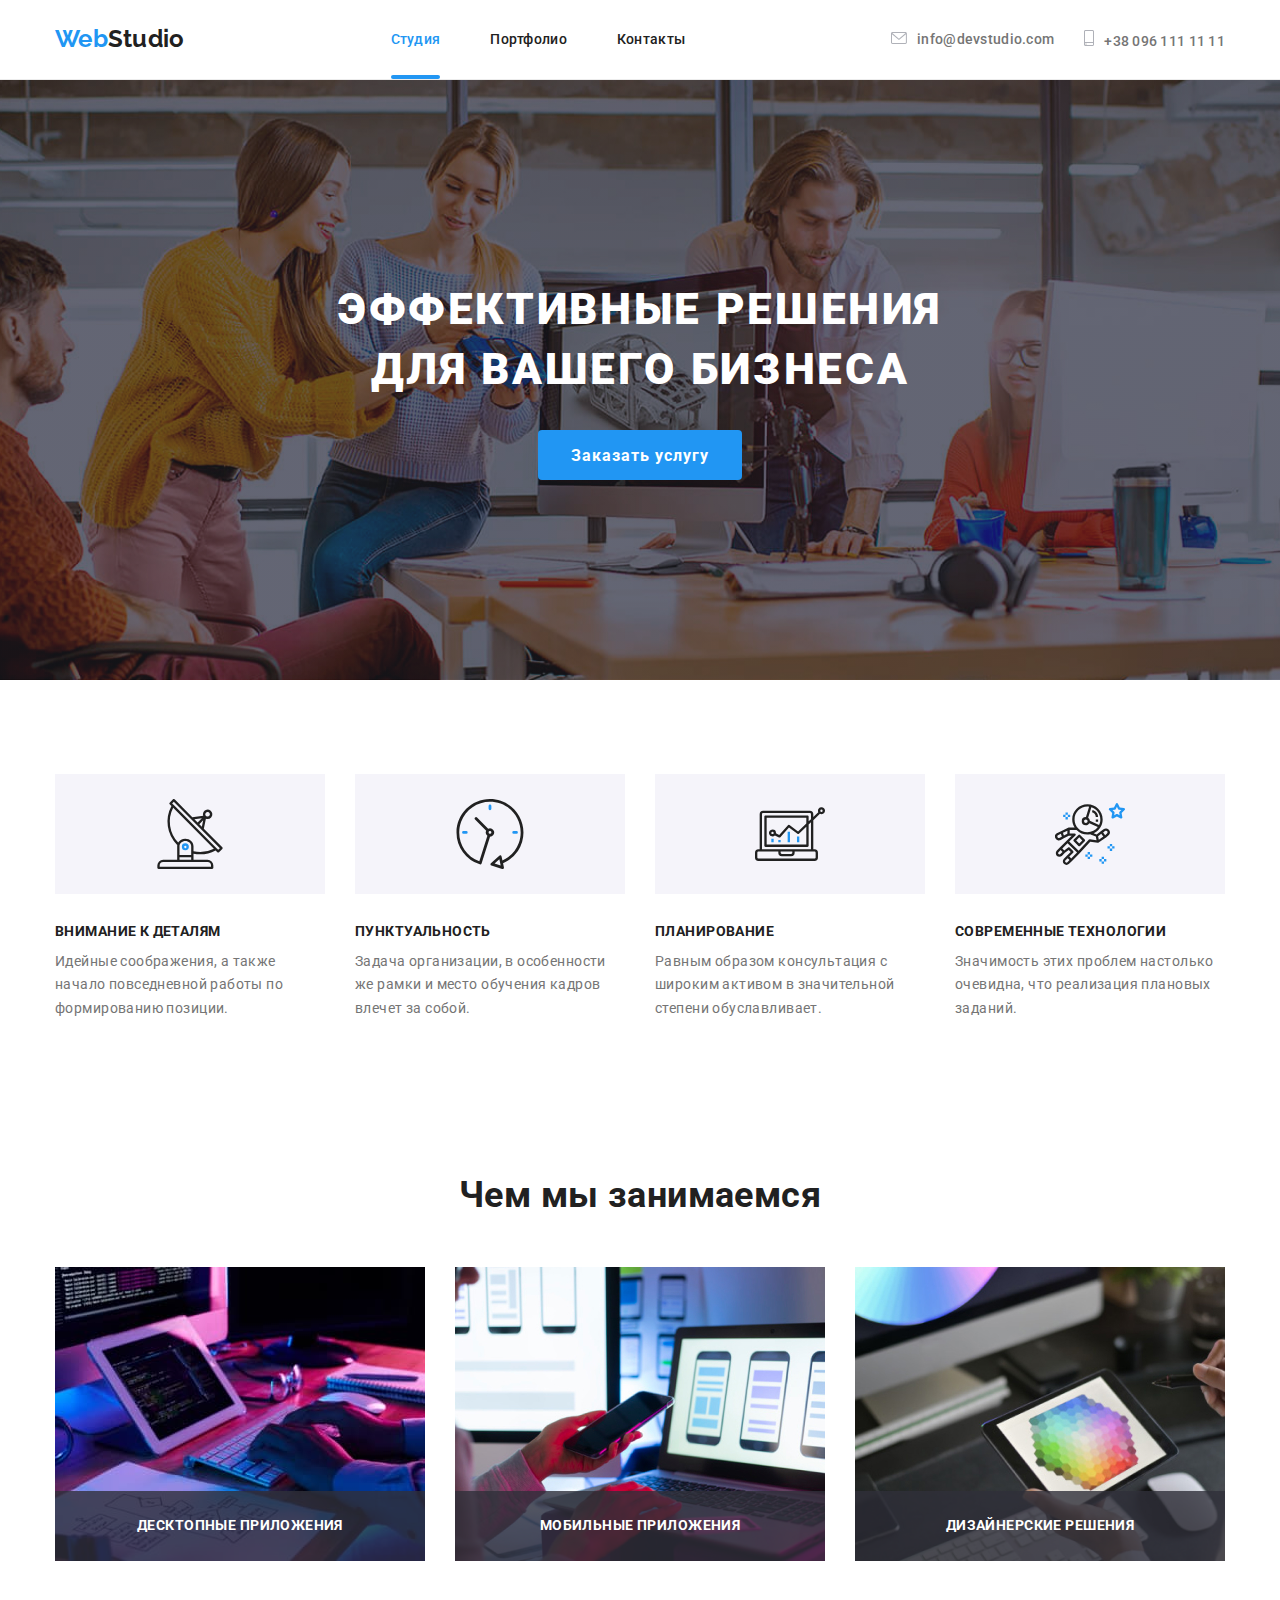
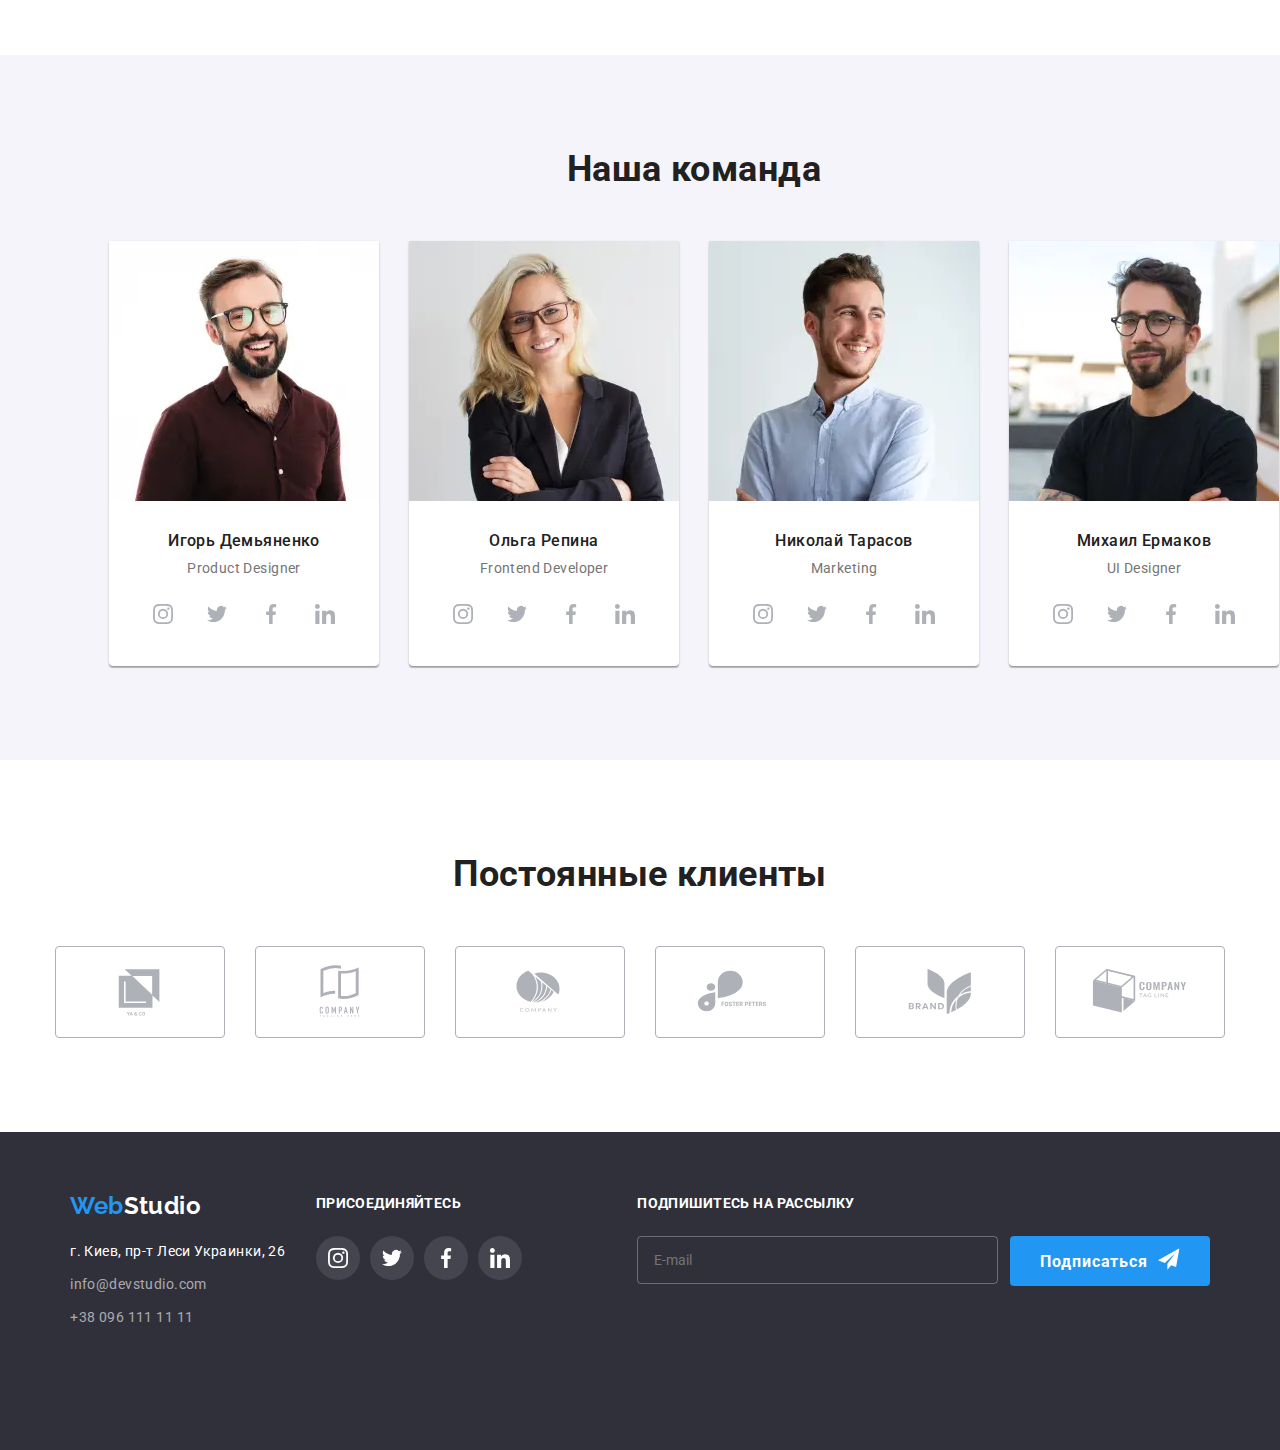
==== commit 1211a6a1: "Optimization pictures and team blocks" ====
--- a/index.html
+++ b/index.html
@@ -185,6 +185,345 @@
     <!-- /container-->
   </section>
 
+  <!-- ! Pictures Block ! -->
+
+   <section class="section section--pictures">
+    <div class="container">
+      <h2 class="title">Чем мы занимаемся</h2>
+
+      <ul class="pictures">
+        <li class="pictures__item">
+          <img
+            class="pictures__image"
+            src="./images/pictures_directory/pictures_image1.jpg"
+            alt="coding"
+            width="370"
+            height="294"
+          />
+          <div class="pictures__annotation">
+            <h3 class="features__title features__title--positining {
+">
+              Десктопные приложения
+            </h3>
+          </div>
+        </li>
+
+        <li class="pictures__item">
+          <img
+            class="pictures__image"
+            src="./images/pictures_directory/pictures_image2.jpg"
+            alt="development design"
+            width="370"
+            height="294"
+          />
+          <div class="pictures__annotation">
+            <h3 class="features__title features__title--positining {
+">
+              Мобильные приложения
+            </h3>
+          </div>
+        </li>
+
+        <li class="pictures__item">
+          <img
+            class="pictures__image"
+            src="./images/pictures_directory/pictures_image3.jpg"
+            alt="planchet with color specter"
+            width="370"
+            height="294"
+          />
+          <div class="pictures__annotation">
+            <h3 class="features__title features__title--positining">
+              Дизайнерские решения
+            </h3>
+          </div>
+        </li>
+      </ul>
+    </div>
+    <!-- /container-->
+  </section>
+  <!-- /pictures -->
+
+  <!-- ! Team Block! -->
+
+  <section class="section section--band">
+    <div class="container">
+      <h2 class="title">Наша команда</h2>
+
+      <ul class="team">
+        <li class="team__item">
+          <picture>
+                  <source media="(min-width: 1200px)"
+                srcset="./images/team_directory/1/team3.webp 1x, ./images/team_directory/1/team3@2x.webp 2x" 
+                type="image/webp">
+                <source media="(min-width: 1200px)"
+                srcset="./images/team_directory/1/team3.jpg 1x, ./images/team_directory/1/team3@2x.jpg 2x"> 
+                <source media="(min-width: 768px)"
+                srcset="./images/team_directory/1/team2.webp 1x, ./images/team_directory/1/team2@2x.webp 2x" 
+                type="image/webp"> 
+                <source media="(min-width: 768px)"
+                srcset="./images/team_directory/1/team2.jpg 1x, ./images/team_directory/1/team2@2x.jpg 2x">
+                <source media="(min-width: 480px)"
+                srcset="./images/team_directory/1/team.webp 1x, ./images/team_directory/1/team@2x.webp 2x" 
+                type="image/webp">
+                <source media="(min-width: 480px)"
+                srcset="./images/team_directory/1/team.jpg 1x, ./images/team_directory/1/team@2x.jpg 2x">
+                
+                <img class="team__photo" src="./images/team_directory/1/team.jpg" alt="Игорь"/>
+                </picture>
+
+          <div class="team__info">
+            <h3 class="team__name">Игорь Демьяненко</h3>
+            <p class="team__prof">Product Designer</p>
+          </div>
+
+          <!-- Social Network 1 -->
+          <ul class="network">
+            <li class="network__into">
+              <a class="network__link" href="#">
+                <svg class="network__svg">
+                  <use
+                    href="./images/svg_directory/svg_sprite.svg#icon-instagram"
+                  ></use>
+                </svg>
+              </a>
+            </li>
+            <li class="network__into">
+              <a class="network__link" href="#">
+                <svg class="network__svg">
+                  <use
+                    href="./images/svg_directory/svg_sprite.svg#icon-twitter"
+                  ></use>
+                </svg>
+              </a>
+            </li>
+            <li class="network__into">
+              <a class="network__link" href="#">
+                <svg class="network__svg">
+                  <use
+                    href="./images/svg_directory/svg_sprite.svg#icon-facebook"
+                  ></use>
+                </svg>
+              </a>
+            </li>
+            <li class="network__into">
+              <a class="network__link" href="#">
+                <svg class="network__svg">
+                  <use
+                    href="./images/svg_directory/svg_sprite.svg#icon-linkedin"
+                  ></use>
+                </svg>
+              </a>
+            </li>
+          </ul>
+        </li>
+
+        <li class="team__item">
+          <picture>
+                  <source media="(min-width: 1200px)"
+                srcset="./images/team_directory/2/team3.webp 1x, ./images/team_directory/2/team3@2x.webp 2x" 
+                type="image/webp">
+                <source media="(min-width: 1200px)"
+                srcset="./images/team_directory/2/team3.jpg 1x, ./images/team_directory/2/team3@2x.jpg 2x"> 
+                <source media="(min-width: 768px)"
+                srcset="./images/team_directory/2/team2.webp 1x, ./images/team_directory/2/team2@2x.webp 2x" 
+                type="image/webp"> 
+                <source media="(min-width: 768px)"
+                srcset="./images/team_directory/2/team2.jpg 1x, ./images/team_directory/2/team2@2x.jpg 2x">
+                <source media="(min-width: 480px)"
+                srcset="./images/team_directory/2/team.webp 1x, ./images/team_directory/2/team@2x.webp 2x" 
+                type="image/webp">
+                <source media="(min-width: 480px)"
+                srcset="./images/team_directory/2/team.jpg 1x, ./images/team_directory/2/team@2x.jpg 2x">
+                
+                <img class="team__photo" src="./images/team_directory/2/team.jpg" alt="Ольга"/>
+                </picture>
+
+          <div class="team__info">
+            <h3 class="team__name">Ольга Репина</h3>
+            <p class="team__prof">Frontend Developer</p>
+          </div>
+
+          <!-- Social Network 2 -->
+          <ul class="network">
+            <li class="network__into">
+              <a class="network__link" href="#">
+                <svg class="network__svg">
+                  <use
+                    href="./images/svg_directory/svg_sprite.svg#icon-instagram"
+                  ></use>
+                </svg>
+              </a>
+            </li>
+            <li class="network__into">
+              <a class="network__link" href="#">
+                <svg class="network__svg">
+                  <use
+                    href="./images/svg_directory/svg_sprite.svg#icon-twitter"
+                  ></use>
+                </svg>
+              </a>
+            </li>
+            <li class="network__into">
+              <a class="network__link" href="#">
+                <svg class="network__svg">
+                  <use
+                    href="./images/svg_directory/svg_sprite.svg#icon-facebook"
+                  ></use>
+                </svg>
+              </a>
+            </li>
+            <li class="network__into">
+              <a class="network__link" href="#">
+                <svg class="network__svg">
+                  <use
+                    href="./images/svg_directory/svg_sprite.svg#icon-linkedin"
+                  ></use>
+                </svg>
+              </a>
+            </li>
+          </ul>
+        </li>
+
+        <li class="team__item">
+          <picture>
+                  <source media="(min-width: 1200px)"
+                srcset="./images/team_directory/3/team3.webp 1x, ./images/team_directory/3/team3@2x.webp 2x" 
+                type="image/webp">
+                <source media="(min-width: 1200px)"
+                srcset="./images/team_directory/3/team3.jpg 1x, ./images/team_directory/3/team3@2x.jpg 2x"> 
+                <source media="(min-width: 768px)"
+                srcset="./images/team_directory/3/team2.webp 1x, ./images/team_directory/3/team2@2x.webp 2x" 
+                type="image/webp"> 
+                <source media="(min-width: 768px)"
+                srcset="./images/team_directory/3/team2.jpg 1x, ./images/team_directory/3/team2@2x.jpg 2x">
+                <source media="(min-width: 480px)"
+                srcset="./images/team_directory/3/team.webp 1x, ./images/team_directory/3/team@2x.webp 2x" 
+                type="image/webp">
+                <source media="(min-width: 480px)"
+                srcset="./images/team_directory/3/team.jpg 1x, ./images/team_directory/3/team@2x.jpg 2x">
+                
+                <img class="team__photo" src="./images/team_directory/3/team.jpg" alt="Николай"/>
+                </picture>
+
+          <div class="team__info">
+            <h3 class="team__name">Николай Тарасов</h3>
+            <p class="team__prof">Marketing</p>
+          </div>
+
+          <!-- Social Network 3 -->
+          <ul class="network">
+            <li class="network__into">
+              <a class="network__link" href="#">
+                <svg class="network__svg">
+                  <use
+                    href="./images/svg_directory/svg_sprite.svg#icon-instagram"
+                  ></use>
+                </svg>
+              </a>
+            </li>
+            <li class="network__into">
+              <a class="network__link" href="#">
+                <svg class="network__svg">
+                  <use
+                    href="./images/svg_directory/svg_sprite.svg#icon-twitter"
+                  ></use>
+                </svg>
+              </a>
+            </li>
+            <li class="network__into">
+              <a class="network__link" href="#">
+                <svg class="network__svg">
+                  <use
+                    href="./images/svg_directory/svg_sprite.svg#icon-facebook"
+                  ></use>
+                </svg>
+              </a>
+            </li>
+            <li class="network__into">
+              <a class="network__link" href="#">
+                <svg class="network__svg">
+                  <use
+                    href="./images/svg_directory/svg_sprite.svg#icon-linkedin"
+                  ></use>
+                </svg>
+              </a>
+            </li>
+          </ul>
+        </li>
+
+        <li class="team__item">
+          <picture>
+                  <source media="(min-width: 1200px)"
+                srcset="./images/team_directory/4/team3.webp 1x, ./images/team_directory/4/team3@2x.webp 2x" 
+                type="image/webp">
+                <source media="(min-width: 1200px)"
+                srcset="./images/team_directory/4/team3.jpg 1x, ./images/team_directory/4/team3@2x.jpg 2x"> 
+                <source media="(min-width: 768px)"
+                srcset="./images/team_directory/4/team2.webp 1x, ./images/team_directory/4/team2@2x.webp 2x" 
+                type="image/webp"> 
+                <source media="(min-width: 768px)"
+                srcset="./images/team_directory/4/team2.jpg 1x, ./images/team_directory/4/team2@2x.jpg 2x">
+                <source media="(min-width: 480px)"
+                srcset="./images/team_directory/4/team.webp 1x, ./images/team_directory/4/team@2x.webp 2x" 
+                type="image/webp">
+                <source media="(min-width: 480px)"
+                srcset="./images/team_directory/4/team.jpg 1x, ./images/team_directory/4/team@2x.jpg 2x">
+                
+                <img class="team__photo" src="./images/team_directory/4/team.jpg" alt="Михаил"/>
+                </picture>
+
+          <div class="team__info">
+            <h3 class="team__name">Михаил Ермаков</h3>
+            <p class="team__prof">UI Designer</p>
+          </div>
+
+          <!-- Social Network 4 -->
+          <ul class="network">
+            <li class="network__into">
+              <a class="network__link" href="#">
+                <svg class="network__svg">
+                  <use
+                    href="./images/svg_directory/svg_sprite.svg#icon-instagram"
+                  ></use>
+                </svg>
+              </a>
+            </li>
+            <li class="network__into">
+              <a class="network__link" href="#">
+                <svg class="network__svg">
+                  <use
+                    href="./images/svg_directory/svg_sprite.svg#icon-twitter"
+                  ></use>
+                </svg>
+              </a>
+            </li>
+            <li class="network__into">
+              <a class="network__link" href="#">
+                <svg class="network__svg">
+                  <use
+                    href="./images/svg_directory/svg_sprite.svg#icon-facebook"
+                  ></use>
+                </svg>
+              </a>
+            </li>
+            <li class="network__into">
+              <a class="network__link" href="#">
+                <svg class="network__svg">
+                  <use
+                    href="./images/svg_directory/svg_sprite.svg#icon-linkedin"
+                  ></use>
+                </svg>
+              </a>
+            </li>
+          </ul>
+        </li>
+      </ul>
+    </div>
+    <!-- /container-->
+  </section>
+  <!-- /team -->
+
 
   <!-- CLIENTS -->
 
@@ -249,6 +588,115 @@
       </ul>
     </div>
   </section>
+
+
+  <!-- !!!MODAL WINDOW -->
+
+  <div class="backdrop is-hidden" data-modal>
+    <div class="modal">
+      <button class="modal__button" data-modal-close>
+        <svg class="modal__svg">
+          <use
+            href="./images/svg_directory/svg_sprite.svg#icon-modal_cross"
+          ></use>
+        </svg>
+      </button>
+
+      <h2 class="modal__title">Оставьте свои данные, мы вам перезвоним</h2>
+
+      <!-- * Form Modal Window-->
+      <form>
+        <div class="form-modal__item">
+          <div class="form-modal__list">
+            <label class="form-modal__label" for="enter_name">Имя</label>
+            <div class="form-modal__into">
+              <input
+                class="form-modal__input name"
+                name="modal_name"
+                type="text"
+                id="enter_name"
+                minlength="2"
+                required
+              />
+              <svg class="form-modal__svg man__svg">
+                <use
+                  href="./images/svg_directory/svg_sprite.svg#icon-man_phorm_vector"
+                ></use>
+              </svg>
+            </div>
+          </div>
+
+          <div class="form-modal__list">
+            <label class="form-modal__label" for="enter_tel">Телефон</label>
+            <div class="form-modal__into">
+              <input
+                class="form-modal__input tel"
+                name="modal_tel"
+                type="tel"
+                id="enter_tel"
+                minlength="9"
+                required
+              />
+              <svg class="form-modal__svg telephone__svg">
+                <use
+                  href="./images/svg_directory/svg_sprite.svg#icon-telephone_phorm_vector"
+                ></use>
+              </svg>
+            </div>
+          </div>
+
+          <div class="form-modal__list">
+            <label class="form-modal__label" for="enter_email">Почта</label>
+            <div class="form-modal__into">
+              <input
+                class="form-modal__input email"
+                name="modal_email"
+                type="email"
+                id="enter_email"
+              />
+              <svg class="form-modal__svg envelope__svg">
+                <use
+                  href="./images/svg_directory/svg_sprite.svg#icon-envelope_phorm_vector"
+                ></use>
+              </svg>
+            </div>
+          </div>
+
+          <div class="form-modal__list list__textarea">
+            <label class="form-modal__label" for="enter_coment"
+              >Комментарий</label
+            >
+            <textarea
+              class="form-modal__input comment"
+              name="modal_comment"
+              id="enter_coment"
+              placeholder="Введите текст"
+            ></textarea>
+          </div>
+
+          <div class="form-modal__list list__checkbox">
+            <input
+              class="form-modal__checkbox visually-hidden"
+              name="modal-checkbox"
+              type="checkbox"
+              id="accept__policy"
+            />
+            <label
+              class="form-modal__label label__checkbox"
+              for="accept__policy"
+            >
+              Соглашаюсь с рассылкой и принимаю &nbsp;
+              <a class="form-modal__link" href="#">Условия договора</a>
+            </label>
+          </div>
+        </div>
+        <!-- /form-modal__item -->
+
+        <button class="main__button" type="submit">Отправить</button>
+      </form>
+      <!-- /form -->
+    </div>
+  </div>
 </main>
 
     
--- a/css/main.min.css
+++ b/css/main.min.css
@@ -1,2 +1,2 @@
-:root{--title-color: #212121;--active-linc-color: #2196f3;--text-color: #757575;--header-white: #ffffff;--background-team: #f5f4fa;--background-footer-color: #2f303a;--contact-footer-color: rgba(255, 255, 255, 0.6);--portfolio-border-color: #eeeeee;--header-border-color: #ececec;--pictures-annotation-color: rgba(47, 48, 58, 0.8);--social-network-rest: #afb1b8;--social-network-footer: rgba(255, 255, 255, 0.1);--modal-alpha: rgba(0, 0, 0, 0.2);--modal-button-color: #000;--invisible: rgba(0, 0, 0, 0);--footer-form-email: rgba(255, 255, 255, 0.3);--modal-form-border: rgba(33, 33, 33, 0.2)}.visually-hidden{position:absolute;width:1px;height:1px;margin:-1px;border:0;padding:0;white-space:nowrap;clip-path:inset(100%);clip:rect(0 0 0 0);overflow:hidden}html{box-sizing:border-box}*,*::after,*::before{box-sizing:inherit}body{font-family:"Roboto", "Raleway", sans-serif;font-style:normal;color:var(--title-color, black);font-size:14px;font-weight:normal;line-height:1.14;letter-spacing:0.03em}ul{padding:0;margin:0}h1,h2,h3,h4,h5,h6,p{margin:0;padding:0}img{display:block}.address{font-style:normal;margin-bottom:9px}.container{padding:0px 15px;margin:0 auto;width:100%}@media screen and (min-width: 480px){.container{width:480px}}@media screen and (min-width: 768px){.container{width:768px}}@media screen and (min-width: 1200px){.container{width:1200px}}.container--flex{display:flex;align-items:center}.container--centering{padding-top:60px;padding-bottom:70px}@media screen and (min-width: 768px){.container--centering{display:flex;flex-wrap:wrap;justify-content:space-around}}.logo{text-decoration:none;font-family:"Raleway", sans-serif;font-size:24px;font-weight:bold;line-height:1.19;color:var(--active-linc-color, lightblue)}.logo__header{color:var(--title-color, black)}.logo__footer{color:var(--header-white, white)}.backdrop{position:fixed;z-index:20;overflow-y:scroll;top:0;width:100%;height:100%;background-color:var(--modal-alpha)}.backdrop.is-hidden{opacity:0;pointer-events:none;visibility:hidden}.burger-menu.is-hidden{display:none;pointer-events:none;visibility:hidden}.modal{position:absolute;top:50%;left:50%;transform:translate(-50%, -50%);width:528px;height:581px;text-align:center;background-color:var(--header-white, white)}.modal__button{display:flex;justify-content:center;align-items:center;width:30px;height:30px;padding:0;margin-left:auto;margin-top:8px;margin-right:8px;background-color:var(--header-white, white);border:1px solid rgba(0,0,0,0.1);border-radius:50%;cursor:pointer;transition-duration:250ms;transition-timing-function:cubic-bezier(0.4, 0, 0.2, 1)}.modal__svg{width:11px;height:11px;fill:var(--modal-button-color);transition-duration:250ms;transition-timing-function:cubic-bezier(0.4, 0, 0.2, 1)}.modal__button:hover .modal__svg,.modal__button:focus .modal__svg{fill:var(--active-linc-color)}.modal__title{margin-bottom:12px;font-size:20px;font-weight:bold;line-height:1.15}@media screen and (max-width: 1199px){.section{margin-bottom:60px}}.section--background{letter-spacing:0.06em;text-align:center;color:var(--header-white);padding:200px 0;background-color:var(--background-footer-color, gray);background-repeat:no-repeat;background-position:center}@media screen and (max-width: 479px){.section--background{background-image:linear-gradient(to right, rgba(47,48,58,0.4), rgba(47,48,58,0.4)),url("../../images/hero_directory/hero1.jpg")}}@media screen and (max-width: 479px) and (min-device-pixel-ratio: 2), screen and (max-width: 479px) and (-webkit-min-device-pixel-ratio: 2), screen and (max-width: 479px) and (min-resolution: 192dpi), screen and (max-width: 479px) and (min-resolution: 2dppx){.section--background{background-image:linear-gradient(to right, rgba(47,48,58,0.4), rgba(47,48,58,0.4)),url("../../images/hero_directory/hero1@2x.jpg")}}@media screen and (min-width: 480){.section--background{background-image:linear-gradient(to right, rgba(47,48,58,0.4), rgba(47,48,58,0.4)),url("../../images/hero_directory/hero2.jpg")}}@media (min-device-pixel-ratio: 2), (-webkit-min-device-pixel-ratio: 2), (min-resolution: 192dpi), (min-resolution: 2dppx){.section--background{background-image:linear-gradient(to right, rgba(47,48,58,0.4), rgba(47,48,58,0.4)),url("../../images/hero_directory/hero2@2x.jpg")}}@media screen and (min-width: 768){.section--background{background-image:linear-gradient(to right, rgba(47,48,58,0.4), rgba(47,48,58,0.4)),url("../../images/hero_directory/hero3.jpg")}}@media (min-device-pixel-ratio: 2), (-webkit-min-device-pixel-ratio: 2), (min-resolution: 192dpi), (min-resolution: 2dppx){.section--background{background-image:linear-gradient(to right, rgba(47,48,58,0.4), rgba(47,48,58,0.4)),url("../../images/hero_directory/hero3@2x.jpg")}}.section--features{padding-bottom:0}@media screen and (min-width: 480px){.section--pictures{display:none}}.section--band{background-color:var(--background-team)}.title{font-size:36px;line-height:1.16;text-align:center;margin-bottom:50px}.header{display:flex;z-index:10;top:0;width:100%;height:80px;background-color:var(--header-white, white);border-bottom:1px solid var(--header-border-color);font-weight:500;letter-spacing:0.02em}@media screen and (max-width: 768px){.header{height:60px}}.navigation{display:flex;width:100%;align-items:center}.nav{margin:0 auto 0 auto}@media screen and (max-width: 767px){.nav{display:none}}.nav__item{list-style:none;padding:0;margin:0;display:flex}.nav__item li:not(:last-child){margin-right:50px}.nav__link{text-decoration:none;color:inherit;display:block;padding-top:32px}.contacts{display:flex;align-items:center;list-style:none}@media screen and (max-width: 767px){.contacts{display:none}}.contacts__into{list-style:none}@media screen and (min-width: 1200px){.contacts__into{align-items:center;display:flex}}@media screen and (max-width: 1199px){.contacts__into li:not(:last-child){margin-bottom:10px}}@media screen and (min-width: 1200px){.contacts__into li:not(:last-child){margin-right:30px}}.contacts__item{text-decoration:none;color:var(--text-color, gray);transition-duration:250ms;transition-timing-function:cubic-bezier(0.4, 0, 0.2, 1)}.contact__svg{margin-right:10px;fill:var(--social-network-rest, gray);transition-duration:250ms;transition-timing-function:cubic-bezier(0.4, 0, 0.2, 1)}.contacts__item:hover .contact__svg,.contacts__item:focus .contact__svg{fill:var(--active-linc-color, lightblue)}.contact__svg--envelope-icon{width:16px;height:12px}.contact__svg--smartphone-icon{width:10px;height:16px}.nav__link,.contacts__item{transition-duration:250ms;transition-timing-function:cubic-bezier(0.4, 0, 0.2, 1)}.nav__link:hover,.nav__link:focus,.contacts__item:hover,.contacts__item:focus{color:var(--active-linc-color, lightblue)}@media screen and (min-width: 768px){.nav__link::after{display:block;content:"";margin-top:28px;width:inherit;height:4px;background-color:var(--active-linc-color);border-radius:2px;transition-duration:250ms;transition-timing-function:cubic-bezier(0.4, 0, 0.2, 1);opacity:0}}.nav__link::after:hover::after{opacity:1}.nav__link--active{color:var(--active-linc-color, lightblue)}@media screen and (min-width: 768px){.nav__link--active::after{opacity:1}}.burger-button{margin:0 8px 0 auto;padding:0;border:none;background-color:transparent;cursor:pointer}@media screen and (min-width: 768px){.burger-button{display:none}}.burger-button .burger-button__item{width:24px;height:16px}.burger-menu{padding:48px 40px;background-color:lightblue}@media screen and (max-width: 767px){.burger-menu{position:fixed;width:100%;left:0;top:0}.burger-menu.is-open{display:block}}@media screen and (min-width: 768px){.burger-menu{display:flex}}.burger-menu__button{position:absolute;top:21px;right:25px;border:none;background-color:transparent;cursor:pointer}.burger-menu__icon{width:19px;height:19px}.burger-menu__into{display:flex;flex-direction:column;justify-content:space-between}.burger-network{display:flex;list-style:none}@media screen and (min-width: 768px){.burger-network{display:none}}.burger-network__item{font-size:18px;line-height:1.22;color:var(--active-linc-color, lightblue)}.burger-network__item:not(:last-child){margin-right:10px;padding-right:10px;border-right:1px solid var(--modal-form-border)}.burger-nav__item{list-style:none}.burger-nav__item li:not(:last-child){margin-right:50px}@media screen and (max-width: 767px){.burger-nav__item li:not(:last-child){margin-bottom:32px}}.burger-nav__link{text-decoration:none;color:inherit}@media screen and (max-width: 767px){.burger-nav__link{font-size:40px;line-height:1.18}}.burger-nav__link,.burger-contacts__item{transition-duration:250ms;transition-timing-function:cubic-bezier(0.4, 0, 0.2, 1)}.burger-nav__link:hover,.burger-nav__link:focus,.burger-contacts__item:hover,.burger-contacts__item:focus{color:var(--active-linc-color, lightblue)}.burger-nav__link--active{color:var(--active-linc-color, lightblue)}.burger-contacts__into{margin-bottom:64px;align-items:center;list-style:none;padding:0;margin-left:auto}.burger-contacts__into li:not(:last-child){margin-bottom:32px}.burger-contacts__item{text-decoration:none;color:var(--text-color, gray);font-size:24px;line-height:1.17;transition-duration:250ms;transition-timing-function:cubic-bezier(0.4, 0, 0.2, 1)}.main__title{font-size:44px;font-weight:900;line-height:1.36;letter-spacing:0.06em;text-transform:uppercase;max-width:696px;margin:0 auto;margin-bottom:30px}@media screen and (max-width: 480px){.main__title{font-size:26px;letter-spacing:1.6}}.main__button{color:var(--header-white, white);background-color:var(--active-linc-color, lightblue);font-family:inherit;font-size:16px;font-weight:bold;line-height:1.87;letter-spacing:0.06em;cursor:pointer;min-width:200px;height:50px;border-radius:4px;padding:10px 32px;text-align:center;border:1px solid transparent;transition-duration:250ms;transition-timing-function:cubic-bezier(0.4, 0, 0.2, 1)}.main__button:hover,.main__button:focus{background-color:#188ce8}.features{list-style:none;text-align:left;padding:0}@media screen and (min-width: 480px){.features{display:block}}@media screen and (min-width: 768px){.features{display:flex;flex-wrap:wrap}}.features__item::before{display:block;content:"";height:120px;margin-bottom:30px;background-repeat:no-repeat;background-size:contain;background-position:center;background-color:var(--background-team, gray)}@media screen and (max-width: 767px){.features__item{max-width:450px;margin-bottom:30px}}@media screen and (min-width: 768px){.features__item{width:calc((100% - 30px) / 2);margin-bottom:60px}}@media screen and (min-width: 768px){.features__item:not(:nth-child(2n+2)){margin-right:30px}}.features__item.antenna__icon::before{background-image:url("../images/svg_directory/svg__features/antenna_vector.svg");background-size:70px}.features__item.clock__icon::before{background-image:url("../images/svg_directory/svg__features/clock_vector.svg");background-size:70px}.features__item.diagram__icon::before{background-image:url("../images/svg_directory/svg__features/diagram_vector.svg");background-size:70px}.features__item.astronaut__icon::before{background-image:url("../images/svg_directory/svg__features/astronaut_vector.svg");background-size:70px}.features__title{font-size:14px;text-align:center;text-transform:uppercase;margin-bottom:10px}@media screen and (min-width: 768px){.features__title{text-align:left}}.features__title--color-white{margin:0;color:var(--header-white, white)}.features__text{color:var(--text-color, gray);line-height:1.7;margin:0}.pictures{display:flex;justify-content:center;padding:0;list-style:none}.pictures__item{position:relative}.pictures__item:not(:last-child){margin-right:30px}.pictures__annotation{position:absolute;bottom:0;padding-top:27px;padding-bottom:27px;width:100%;text-align:center;background-color:var(--pictures-annotation-color)}.team{list-style:none;display:flex}@media screen and (max-width: 480px){.team{display:block}}.team__item{text-align:center;line-height:1.19;width:270px;background-color:var(--header-white, white);border-radius:0px 0px 4px 4px;box-shadow:0px 1px 3px rgba(0,0,0,0.12),0px 1px 1px rgba(0,0,0,0.14),0px 2px 1px rgba(0,0,0,0.2)}.team__item:not(:last-child){margin-right:30px}@media screen and (max-width: 480px){.team__item{width:450px;height:460px;margin:0 15px 30px 15px}}.team__photo,.portfolio__image{display:block}.team__info{padding-top:30px}.team__name{font-size:16px;font-weight:500;margin-bottom:10px}.team__prof{color:var(--text-color, gray)}.network{list-style:none;display:flex;padding:16px 32px 30px 32px}.network__into:not(:last-child){margin-right:10px}.network__link{display:flex;cursor:pointer;width:44px;height:44px;justify-content:center;align-items:center;border-radius:50%;transition-duration:250ms;transition-timing-function:cubic-bezier(0.4, 0, 0.2, 1)}.network__link:hover,.network__link:focus{background:var(--active-linc-color, teal)}.network__svg{width:20px;height:20px;fill:var(--social-network-rest, gray);transition-duration:250ms;transition-timing-function:cubic-bezier(0.4, 0, 0.2, 1)}.network__link:hover .network__svg,.network__link:focus .network__svg{fill:var(--header-white, white)}.client{list-style:none;display:flex;flex-wrap:wrap}.client__item{width:calc((100% - 30px) / 2)}@media screen and (min-width: 768px){.client__item{width:calc((100% - 60px) / 3);margin-right:30px}}.client__item:not(:nth-child(2n+2)){margin-right:30px}@media screen and (max-width: 767px){.client__item:nth-child(-n+4){margin-bottom:30px}}@media screen and (min-width: 768px){.client__item:nth-child(-n+3){margin-bottom:30px}}@media screen and (min-width: 768px){.client__item:nth-child(3n+3){margin-right:0px}}.client__brand{display:flex;justify-content:center;align-items:center;border:1px solid var(--social-network-rest, gray);border-radius:4px;height:92px;transition-duration:250ms;transition-timing-function:cubic-bezier(0.4, 0, 0.2, 1)}.client__brand:hover,.client__brand:focus{border:1px solid var(--active-linc-color, teal)}.client__svg{width:106px;height:60px;fill:var(--social-network-rest, gray);transition-duration:250ms;transition-timing-function:cubic-bezier(0.4, 0, 0.2, 1)}.client__brand:hover .client__svg,.client__brand:focus .client__svg{fill:var(--active-linc-color, teal)}.filter{list-style:none;justify-content:center;display:flex;margin-bottom:50px}.filter li:not(:last-child){margin-right:8px}.filter__button{font-family:inherit;font-size:16px;font-weight:500;line-height:1.62;letter-spacing:0.03em;cursor:pointer;color:inherit;background-color:var(--background-team);border-radius:4px;padding:6px 22px;text-align:center;border:1px solid transparent;transition-duration:250ms;transition-timing-function:cubic-bezier(0.4, 0, 0.2, 1)}.filter__button:hover,.filter__button:focus{color:var(--header-white, white);background-color:var(--active-linc-color, lightblue);box-shadow:0px 3px 1px rgba(0,0,0,0.1),0px 1px 2px rgba(0,0,0,0.08),0px 2px 2px rgba(0,0,0,0.12)}.portfolio__items{list-style:none;display:flex;flex-wrap:wrap}@media screen and (max-width: 480px){.portfolio__items{display:block}}.portfolio__project{width:370px;transition-duration:250ms;transition-timing-function:cubic-bezier(0.4, 0, 0.2, 1)}.portfolio__project:hover{cursor:pointer;box-shadow:0px 1px 1px rgba(0,0,0,0.12),0px 4px 4px rgba(0,0,0,0.06),1px 4px 6px rgba(0,0,0,0.16)}.portfolio__project:not(:nth-child(3n+3)){margin-right:30px}.portfolio__project:not(:nth-child(1n+7)){margin-bottom:30px}@media screen and (max-width: 480px){.portfolio__project{width:450px;height:460px;margin:0 15px 30px 15px}}.portfolio__thumb{position:relative;overflow:hidden;width:370px;height:294px}.portfolio__window{position:absolute;bottom:0;width:100%;height:100%;font-size:18px;font-weight:normal;line-height:1.5;color:#ffffff;text-align:left;background-color:rgba(33,150,243,0.9);transform:translateY(100%);transition:transform 250ms cubic-bezier(0.4, 0, 0.2, 1)}.portfolio__window p{padding:63px 24px}.portfolio__project:hover .portfolio__window{transform:translateY(0)}.portfolio__item{padding:20px 24px;border-left:1px solid var(--portfolio-border-color, gray);border-right:1px solid var(--portfolio-border-color, gray);border-bottom:1px solid var(--portfolio-border-color, gray)}.portfolio__title{font-size:18px;line-height:2;letter-spacing:0.06em;margin-bottom:4px}.portfolio__specialization{font-size:16px;line-height:1.87;color:var(--text-color, gray)}.form-modal__item{padding-left:40px;padding-right:40px;margin-bottom:30px;text-align:left}.form-modal__list{margin-bottom:10px;list-style:none}.form-modal__list.list__textarea{margin-bottom:20px}.form-modal__list.list__checkbox .form-modal__label{font-size:14px;line-height:1.7;letter-spacing:0.03em}.form-modal__into{position:relative}.form-modal__label{display:block;margin-bottom:4px;font-size:12px;letter-spacing:0.01em;color:var(--text-color)}.form-modal__input{width:100%;height:40px;padding:12px 12px 12px 42px;border:1px solid var(--modal-form-border);border-radius:4px;outline:none;transition-duration:250ms;transition-timing-function:cubic-bezier(0.4, 0, 0.2, 1)}.form-modal__input:hover,.form-modal__input:focus{border:1px solid var(--active-linc-color)}.form-modal__input.comment{display:block;height:120px;padding:12px 16px;resize:none}.form-modal__svg{position:absolute;transition-duration:250ms;transition-timing-function:cubic-bezier(0.4, 0, 0.2, 1);top:50%;transform:translateY(-50%)}.form-modal__svg.man__svg{width:12px;height:12px;left:15px;fill:var(--modal-button-color, black)}.form-modal__svg.telephone__svg{width:13px;height:13px;left:14px}.form-modal__svg.envelope__svg{width:15px;height:12px;left:13.5px}.form-modal__input:hover+.form-modal__svg,.form-modal__input:focus+.form-modal__svg{fill:var(--active-linc-color)}.form-modal__link{text-decoration:underline;color:var(--active-linc-color)}.form-modal__label.label__checkbox{display:flex;justify-content:center;align-items:center}.form-modal__label.label__checkbox::before{content:"";display:block;width:16px;height:15px;margin-right:8px;border:1px solid var(--modal-button-color, black);border-radius:2px;cursor:pointer}.form-modal__checkbox:checked+.form-modal__label.label__checkbox::before{background-image:url(../images/svg_directory/box-check_svg.svg);background-position:center;background-repeat:no-repeat;background-size:contain;border:none}.footer{color:var(--header-white, white);background-color:var(--background-footer-color, black);line-height:1.7;text-align:center}@media screen and (min-width: 480px){.footer{text-align:center}}@media screen and (min-width: 767px){.footer{height:463px}}.footer__contacts{list-style:none;padding:0}.footer__contacts li:not(:last-child){margin-bottom:9px}.footer__contact{display:block;text-decoration:none;color:var(--contact-footer-color, white)}.footer .logo{display:block;margin-bottom:20px}.footer__contact{transition-duration:250ms;transition-timing-function:cubic-bezier(0.4, 0, 0.2, 1)}.footer__contact:hover,.footer__contact:focus{color:var(--active-linc-color, lightblue)}.footer__feedback{margin-bottom:60px}@media screen and (min-width: 768px){.footer-network{margin-right:85px}}.features__title--positioning{text-align:center;margin-bottom:20px}.network--positioning{padding:0;justify-content:center;margin-bottom:60px}.network__link{background:var(--social-network-footer, gray);border-radius:50%}.network--positioning .network__link:hover,.network--positioning .network__link:focus{background:var(--active-linc-color, teal)}.network__svg--positioning{fill:var(--header-white)}@media screen and (min-width: 768px){.form__footer-item{width:100%}}.form-mail__footer{width:100%;margin-right:12px;padding:15px 16px;color:var(--contact-footer-color);background-color:var(--invisible);border:1px solid var(--footer-form-email);border-radius:4px;outline:none;max-width:450px;margin-bottom:20px}@media screen and (min-width: 480px){.form-mail__footer{max-width:450px;margin-bottom:20px}}.main__button--flex{display:inline-flex;padding:10px 29px}.form-footer__svg{width:24px;height:24px;margin-left:10px;justify-content:center;align-items:center;fill:var(--header-white, white)}
+:root{--title-color: #212121;--active-linc-color: #2196f3;--text-color: #757575;--header-white: #ffffff;--background-team: #f5f4fa;--background-footer-color: #2f303a;--contact-footer-color: rgba(255, 255, 255, 0.6);--portfolio-border-color: #eeeeee;--header-border-color: #ececec;--pictures-annotation-color: rgba(47, 48, 58, 0.8);--social-network-rest: #afb1b8;--social-network-footer: rgba(255, 255, 255, 0.1);--modal-alpha: rgba(0, 0, 0, 0.2);--modal-button-color: #000;--invisible: rgba(0, 0, 0, 0);--footer-form-email: rgba(255, 255, 255, 0.3);--modal-form-border: rgba(33, 33, 33, 0.2)}.visually-hidden{position:absolute;width:1px;height:1px;margin:-1px;border:0;padding:0;white-space:nowrap;clip-path:inset(100%);clip:rect(0 0 0 0);overflow:hidden}html{box-sizing:border-box}*,*::after,*::before{box-sizing:inherit}body{font-family:"Roboto", "Raleway", sans-serif;font-style:normal;color:var(--title-color, black);font-size:14px;font-weight:normal;line-height:1.14;letter-spacing:0.03em}ul{padding:0;margin:0}h1,h2,h3,h4,h5,h6,p{margin:0;padding:0}img{display:block}.address{font-style:normal;margin-bottom:9px}.container{padding:0px 15px;margin:0 auto;width:100%}@media screen and (min-width: 480px){.container{width:480px}}@media screen and (min-width: 768px){.container{width:768px}}@media screen and (min-width: 1200px){.container{width:1200px}}.container--flex{display:flex;align-items:center}.container--centering{padding-top:60px;padding-bottom:70px}@media screen and (min-width: 768px){.container--centering{display:flex;flex-wrap:wrap;justify-content:space-around}}@media screen and (min-width: 1200px){.container--centering{padding-bottom:60px}}.logo{text-decoration:none;font-family:"Raleway", sans-serif;font-size:24px;font-weight:bold;line-height:1.19;color:var(--active-linc-color, lightblue)}.logo__header{color:var(--title-color, black)}.logo__footer{color:var(--header-white, white)}.backdrop{position:fixed;z-index:20;overflow-y:scroll;top:0;width:100%;height:100%;background-color:var(--modal-alpha)}.backdrop.is-hidden{opacity:0;pointer-events:none;visibility:hidden}.burger-menu.is-hidden{display:none;pointer-events:none;visibility:hidden}.modal{position:absolute;top:50%;left:50%;transform:translate(-50%, -50%);width:528px;height:581px;text-align:center;background-color:var(--header-white, white)}.modal__button{display:flex;justify-content:center;align-items:center;width:30px;height:30px;padding:0;margin-left:auto;margin-top:8px;margin-right:8px;background-color:var(--header-white, white);border:1px solid rgba(0,0,0,0.1);border-radius:50%;cursor:pointer;transition-duration:250ms;transition-timing-function:cubic-bezier(0.4, 0, 0.2, 1)}.modal__svg{width:11px;height:11px;fill:var(--modal-button-color);transition-duration:250ms;transition-timing-function:cubic-bezier(0.4, 0, 0.2, 1)}.modal__button:hover .modal__svg,.modal__button:focus .modal__svg{fill:var(--active-linc-color)}.modal__title{margin-bottom:12px;font-size:20px;font-weight:bold;line-height:1.15}.section{margin-bottom:94px}@media screen and (max-width: 768px){.section{margin-bottom:60px}}.section--background{letter-spacing:0.06em;text-align:center;color:var(--header-white);padding:118px 0;max-width:480px;height:400px;background-image:linear-gradient(to right, rgba(47,48,58,0.4), rgba(47,48,58,0.4)),url("../images/hero_directory/hero1.jpg");background-color:var(--background-footer-color, gray);background-size:cover;background-repeat:no-repeat;background-position:center}@media (min-device-pixel-ratio: 2), (-webkit-min-device-pixel-ratio: 2), (min-resolution: 192dpi), (min-resolution: 2dppx){.section--background{background-image:linear-gradient(to right, rgba(47,48,58,0.4), rgba(47,48,58,0.4)),url("../images/hero_directory/hero1@2x.jpg")}}@media screen and (min-width: 481px){.section--background{background-image:linear-gradient(to right, rgba(47,48,58,0.4), rgba(47,48,58,0.4)),url("../images/hero_directory/hero2.jpg");padding:118px 0;max-width:100%;height:100%}}@media screen and (min-width: 481px) and (min-device-pixel-ratio: 2), screen and (min-width: 481px) and (-webkit-min-device-pixel-ratio: 2), screen and (min-width: 481px) and (min-resolution: 192dpi), screen and (min-width: 481px) and (min-resolution: 2dppx){.section--background{background-image:linear-gradient(to right, rgba(47,48,58,0.4), rgba(47,48,58,0.4)),url("../images/hero_directory/hero2@2x.jpg")}}@media screen and (min-width: 768px){.section--background{background-image:linear-gradient(to right, rgba(47,48,58,0.4), rgba(47,48,58,0.4)),url("../images/hero_directory/hero3.jpg");padding:200px 0;max-height:100%;max-width:100%}}@media screen and (min-width: 768px) and (min-device-pixel-ratio: 2), screen and (min-width: 768px) and (-webkit-min-device-pixel-ratio: 2), screen and (min-width: 768px) and (min-resolution: 192dpi), screen and (min-width: 768px) and (min-resolution: 2dppx){.section--background{background-image:linear-gradient(to right, rgba(47,48,58,0.4), rgba(47,48,58,0.4)),url("../images/hero_directory/hero3@2x.jpg")}}.section--features{padding-bottom:0}@media screen and (max-width: 1199px){.section--pictures{display:none}}.section--band{background-color:var(--background-team);padding:60px 0}@media screen and (min-width: 1200px){.section--band{padding:94px}}.title{font-size:36px;line-height:1.16;text-align:center;margin-bottom:50px}.header{display:flex;z-index:10;top:0;width:100%;height:80px;background-color:var(--header-white, white);border-bottom:1px solid var(--header-border-color);font-weight:500;letter-spacing:0.02em}@media screen and (max-width: 768px){.header{height:60px}}.navigation{display:flex;width:100%;align-items:center}.nav{margin:0 auto 0 auto}@media screen and (max-width: 767px){.nav{display:none}}.nav__item{list-style:none;padding:0;margin:0;display:flex}.nav__item li:not(:last-child){margin-right:50px}.nav__link{text-decoration:none;color:inherit;display:block;padding-top:32px}.contacts{display:flex;align-items:center;list-style:none}@media screen and (max-width: 767px){.contacts{display:none}}.contacts__into{list-style:none}@media screen and (min-width: 1200px){.contacts__into{align-items:center;display:flex}}@media screen and (max-width: 1199px){.contacts__into li:not(:last-child){margin-bottom:10px}}@media screen and (min-width: 1200px){.contacts__into li:not(:last-child){margin-right:30px}}.contacts__item{text-decoration:none;color:var(--text-color, gray);transition-duration:250ms;transition-timing-function:cubic-bezier(0.4, 0, 0.2, 1)}.contact__svg{margin-right:10px;fill:var(--social-network-rest, gray);transition-duration:250ms;transition-timing-function:cubic-bezier(0.4, 0, 0.2, 1)}.contacts__item:hover .contact__svg,.contacts__item:focus .contact__svg{fill:var(--active-linc-color, lightblue)}.contact__svg--envelope-icon{width:16px;height:12px}.contact__svg--smartphone-icon{width:10px;height:16px}.nav__link,.contacts__item{transition-duration:250ms;transition-timing-function:cubic-bezier(0.4, 0, 0.2, 1)}.nav__link:hover,.nav__link:focus,.contacts__item:hover,.contacts__item:focus{color:var(--active-linc-color, lightblue)}@media screen and (min-width: 768px){.nav__link::after{display:block;content:"";margin-top:28px;width:inherit;height:4px;background-color:var(--active-linc-color);border-radius:2px;transition-duration:250ms;transition-timing-function:cubic-bezier(0.4, 0, 0.2, 1);opacity:0}}.nav__link::after:hover::after{opacity:1}.nav__link--active{color:var(--active-linc-color, lightblue)}@media screen and (min-width: 768px){.nav__link--active::after{opacity:1}}.burger-button{margin:0 8px 0 auto;padding:0;border:none;background-color:transparent;cursor:pointer}@media screen and (min-width: 768px){.burger-button{display:none}}.burger-button .burger-button__item{width:24px;height:16px}.burger-menu{padding:48px 40px;background-color:lightblue}@media screen and (max-width: 767px){.burger-menu{position:fixed;width:100%;height:100vh;left:0;top:0}.burger-menu.is-open{display:block}}@media screen and (min-width: 768px){.burger-menu{display:flex}}.burger-menu__button{position:absolute;top:21px;right:25px;border:none;background-color:transparent;cursor:pointer}.burger-menu__icon{width:19px;height:19px}.burger-menu__into{display:flex;flex-direction:column;justify-content:space-between;height:100%}.burger-network{display:flex;list-style:none}@media screen and (min-width: 768px){.burger-network{display:none}}.burger-network__item{font-size:18px;line-height:1.22;color:var(--active-linc-color, lightblue)}.burger-network__item:not(:last-child){margin-right:10px;padding-right:10px;border-right:1px solid var(--modal-form-border)}.burger-nav__item{list-style:none}.burger-nav__item li:not(:last-child){margin-right:50px}@media screen and (max-width: 767px){.burger-nav__item li:not(:last-child){margin-bottom:32px}}.burger-nav__link{text-decoration:none;color:inherit}@media screen and (max-width: 767px){.burger-nav__link{font-size:40px;line-height:1.18}}.burger-nav__link,.burger-contacts__item{transition-duration:250ms;transition-timing-function:cubic-bezier(0.4, 0, 0.2, 1)}.burger-nav__link:hover,.burger-nav__link:focus,.burger-contacts__item:hover,.burger-contacts__item:focus{color:var(--active-linc-color, lightblue)}.burger-nav__link--active{color:var(--active-linc-color, lightblue)}.burger-contacts__into{margin-bottom:64px;align-items:center;list-style:none;padding:0;margin-left:auto}.burger-contacts__into li:not(:last-child){margin-bottom:32px}.burger-contacts__item{text-decoration:none;color:var(--text-color, gray);font-size:24px;line-height:1.17;transition-duration:250ms;transition-timing-function:cubic-bezier(0.4, 0, 0.2, 1)}.main__title{font-size:44px;font-weight:900;line-height:1.36;letter-spacing:0.06em;text-transform:uppercase;max-width:696px;margin:0 auto;margin-bottom:30px}@media screen and (max-width: 480px){.main__title{font-size:26px;letter-spacing:1.6}}.main__button{color:var(--header-white, white);background-color:var(--active-linc-color, lightblue);font-family:inherit;font-size:16px;font-weight:bold;line-height:1.87;letter-spacing:0.06em;cursor:pointer;min-width:200px;height:50px;border-radius:4px;padding:10px 32px;text-align:center;border:1px solid transparent;transition-duration:250ms;transition-timing-function:cubic-bezier(0.4, 0, 0.2, 1)}.main__button:hover,.main__button:focus{background-color:#188ce8}.features{list-style:none;text-align:left;padding:0}@media screen and (min-width: 480px){.features{display:block}}@media screen and (min-width: 768px) and (max-width: 1199px){.features{display:flex;flex-wrap:wrap}}@media screen and (min-width: 1200px){.features{display:flex}}.features__item::before{display:block;content:"";height:120px;margin-bottom:30px;background-repeat:no-repeat;background-size:contain;background-position:center;background-color:var(--background-team, gray)}@media screen and (max-width: 767px){.features__item{max-width:450px;margin-bottom:30px}}@media screen and (min-width: 768px){.features__item{width:calc((100% - 30px) / 2);margin-bottom:60px}}@media screen and (min-width: 768px) and (max-width: 1199px){.features__item:not(:nth-child(2n+2)){margin-right:30px}}@media screen and (min-width: 1200px){.features__item:not(:last-child){margin-right:30px}}.features__item.antenna__icon::before{background-image:url("../images/svg_directory/svg__features/antenna_vector.svg");background-size:70px}.features__item.clock__icon::before{background-image:url("../images/svg_directory/svg__features/clock_vector.svg");background-size:70px}.features__item.diagram__icon::before{background-image:url("../images/svg_directory/svg__features/diagram_vector.svg");background-size:70px}.features__item.astronaut__icon::before{background-image:url("../images/svg_directory/svg__features/astronaut_vector.svg");background-size:70px}.features__title{font-size:14px;text-align:center;text-transform:uppercase;margin-bottom:10px}@media screen and (min-width: 768px){.features__title{text-align:left}}.features__title--positining{margin:0;color:var(--header-white, white);text-align:center}.features__text{color:var(--text-color, gray);line-height:1.7;margin:0}.pictures{display:flex;justify-content:center;padding:0;list-style:none}.pictures__item{position:relative}.pictures__item:not(:last-child){margin-right:30px}.pictures__annotation{position:absolute;bottom:0;padding-top:27px;padding-bottom:27px;width:100%;text-align:center;background-color:var(--pictures-annotation-color)}.team{list-style:none;display:block}@media screen and (min-width: 768px){.team{display:flex;flex-wrap:wrap}}.team__item{text-align:center;line-height:1.19;background-color:var(--header-white, white);border-radius:0px 0px 4px 4px;box-shadow:0px 1px 3px rgba(0,0,0,0.12),0px 1px 1px rgba(0,0,0,0.14),0px 2px 1px rgba(0,0,0,0.2)}@media screen and (max-width: 767px){.team__item:not(:last-child){margin-bottom:30px}}@media screen and (min-width: 768px) and (max-width: 1199px){.team__item:not(:nth-last-child(-n+2)){margin-bottom:30px}}@media screen and (min-width: 768px) and (max-width: 1199px){.team__item:not(:nth-child(2n+2)){margin-right:30px}}@media screen and (min-width: 1200px){.team__item:not(:last-child){margin-right:30px}}.team__photo{width:100%}.team__photo,.portfolio__image{display:block}.team__info{padding-top:30px}.team__name{font-size:16px;font-weight:500;margin-bottom:10px}.team__prof{color:var(--text-color, gray)}.network{list-style:none;display:flex;padding:16px 32px 30px 32px}.network__into:not(:last-child){margin-right:10px}.network__link{display:flex;cursor:pointer;width:44px;height:44px;justify-content:center;align-items:center;border-radius:50%;transition-duration:250ms;transition-timing-function:cubic-bezier(0.4, 0, 0.2, 1)}.network__link:hover,.network__link:focus{background:var(--active-linc-color, teal)}.network__svg{width:20px;height:20px;fill:var(--social-network-rest, gray);transition-duration:250ms;transition-timing-function:cubic-bezier(0.4, 0, 0.2, 1)}.network__link:hover .network__svg,.network__link:focus .network__svg{fill:var(--header-white, white)}.client{list-style:none;display:flex}@media screen and (max-width: 1199px){.client{flex-wrap:wrap}}.client__item{width:calc((100% - 30px) / 2)}@media screen and (min-width: 768px) and (max-width: 1199px){.client__item{width:calc((100% - 60px) / 3);margin-right:30px}}@media screen and (max-width: 1199px){.client__item:not(:nth-child(2n+2)){margin-right:30px}}@media screen and (max-width: 767px){.client__item:nth-child(-n+4){margin-bottom:30px}}@media screen and (min-width: 768px) and (max-width: 1199px){.client__item:nth-child(-n+3){margin-bottom:30px}}@media screen and (min-width: 768px){.client__item:nth-child(3n+3){margin-right:0px}}@media screen and (min-width: 1200px){.client__item:not(:last-child){margin-right:30px}}.client__brand{display:flex;justify-content:center;align-items:center;border:1px solid var(--social-network-rest, gray);border-radius:4px;height:92px;transition-duration:250ms;transition-timing-function:cubic-bezier(0.4, 0, 0.2, 1)}.client__brand:hover,.client__brand:focus{border:1px solid var(--active-linc-color, teal)}.client__svg{width:106px;height:60px;fill:var(--social-network-rest, gray);transition-duration:250ms;transition-timing-function:cubic-bezier(0.4, 0, 0.2, 1)}.client__brand:hover .client__svg,.client__brand:focus .client__svg{fill:var(--active-linc-color, teal)}.filter{list-style:none;justify-content:left;display:flex;flex-wrap:wrap;margin-bottom:50px}@media screen and (min-width: 768px){.filter{justify-content:center}}.filter li:not(:last-child){margin-right:8px}@media screen and (max-width: 767px){.filter li:not(:nth-last-child(-n+2)){margin-bottom:15px}}.filter__button{font-family:inherit;font-size:16px;font-weight:500;line-height:1.62;letter-spacing:0.03em;cursor:pointer;color:inherit;background-color:var(--background-team);border-radius:4px;padding:6px 22px;text-align:center;border:1px solid transparent;white-space:nowrap;transition-duration:250ms;transition-timing-function:cubic-bezier(0.4, 0, 0.2, 1)}.filter__button:hover,.filter__button:focus{color:var(--header-white, white);background-color:var(--active-linc-color, lightblue);box-shadow:0px 3px 1px rgba(0,0,0,0.1),0px 1px 2px rgba(0,0,0,0.08),0px 2px 2px rgba(0,0,0,0.12)}.portfolio__items{list-style:none;display:block}@media screen and (min-width: 768px){.portfolio__items{display:flex;flex-wrap:wrap}}.portfolio__project{transition-duration:250ms;transition-timing-function:cubic-bezier(0.4, 0, 0.2, 1)}@media screen and (min-width: 768px) and (max-width: 1199px){.portfolio__project{flex-basis:calc((100% - 30px) / 2)}}@media screen and (min-width: 1200px){.portfolio__project{flex-basis:calc((100% - 60px) / 3)}}.portfolio__project:hover{cursor:pointer;box-shadow:0px 1px 1px rgba(0,0,0,0.12),0px 4px 4px rgba(0,0,0,0.06),1px 4px 6px rgba(0,0,0,0.16)}.portfolio__project:not(:last-child){margin-bottom:30px}@media screen and (min-width: 768px) and (max-width: 1199px){.portfolio__project:not(:nth-last-child(-n+2)){margin-bottom:30px}}@media screen and (min-width: 768px) and (max-width: 1199px){.portfolio__project:not(:nth-child(2n+2)){margin-right:30px}}@media screen and (min-width: 1200px){.portfolio__project:not(:nth-child(3n+3)){margin-right:30px}}.portfolio__thumb{position:relative;overflow:hidden}.portfolio__img{width:100%}.portfolio__window{position:absolute;bottom:0;width:100%;height:100%;font-size:18px;font-weight:normal;line-height:1.5;color:#ffffff;text-align:left;background-color:rgba(33,150,243,0.9);transform:translateY(100%);transition:transform 250ms cubic-bezier(0.4, 0, 0.2, 1)}.portfolio__window p{padding:63px 24px}.portfolio__project:hover .portfolio__window{transform:translateY(0)}.portfolio__item{padding:20px 24px;border-left:1px solid var(--portfolio-border-color, gray);border-right:1px solid var(--portfolio-border-color, gray);border-bottom:1px solid var(--portfolio-border-color, gray)}.portfolio__title{font-size:18px;line-height:2;letter-spacing:0.06em;margin-bottom:4px}.portfolio__specialization{font-size:16px;line-height:1.87;color:var(--text-color, gray)}.form-modal__item{padding-left:40px;padding-right:40px;margin-bottom:30px;text-align:left}.form-modal__list{margin-bottom:10px;list-style:none}.form-modal__list.list__textarea{margin-bottom:20px}.form-modal__list.list__checkbox .form-modal__label{font-size:14px;line-height:1.7;letter-spacing:0.03em}.form-modal__into{position:relative}.form-modal__label{display:block;margin-bottom:4px;font-size:12px;letter-spacing:0.01em;color:var(--text-color)}.form-modal__input{width:100%;height:40px;padding:12px 12px 12px 42px;border:1px solid var(--modal-form-border);border-radius:4px;outline:none;transition-duration:250ms;transition-timing-function:cubic-bezier(0.4, 0, 0.2, 1)}.form-modal__input:hover,.form-modal__input:focus{border:1px solid var(--active-linc-color)}.form-modal__input.comment{display:block;height:120px;padding:12px 16px;resize:none}.form-modal__svg{position:absolute;transition-duration:250ms;transition-timing-function:cubic-bezier(0.4, 0, 0.2, 1);top:50%;transform:translateY(-50%)}.form-modal__svg.man__svg{width:12px;height:12px;left:15px;fill:var(--modal-button-color, black)}.form-modal__svg.telephone__svg{width:13px;height:13px;left:14px}.form-modal__svg.envelope__svg{width:15px;height:12px;left:13.5px}.form-modal__input:hover+.form-modal__svg,.form-modal__input:focus+.form-modal__svg{fill:var(--active-linc-color)}.form-modal__link{text-decoration:underline;color:var(--active-linc-color)}.form-modal__label.label__checkbox{display:flex;justify-content:center;align-items:center}.form-modal__label.label__checkbox::before{content:"";display:block;width:16px;height:15px;margin-right:8px;border:1px solid var(--modal-button-color, black);border-radius:2px;cursor:pointer}.form-modal__checkbox:checked+.form-modal__label.label__checkbox::before{background-image:url(../images/svg_directory/box-check_svg.svg);background-position:center;background-repeat:no-repeat;background-size:contain;border:none}.footer{color:var(--header-white, white);background-color:var(--background-footer-color, black);line-height:1.7;text-align:center}@media screen and (min-width: 480px){.footer{text-align:center}}@media screen and (min-width: 1200px){.footer{text-align:left}}.footer__contacts{list-style:none;padding:0}.footer__contacts li:not(:last-child){margin-bottom:9px}.footer__contact{display:block;text-decoration:none;color:var(--contact-footer-color, white)}.footer .logo{display:block;margin-bottom:20px}.footer__contact{transition-duration:250ms;transition-timing-function:cubic-bezier(0.4, 0, 0.2, 1)}.footer__contact:hover,.footer__contact:focus{color:var(--active-linc-color, lightblue)}.footer__feedback{margin-bottom:60px}@media screen and (min-width: 768px){.footer-network{margin-right:85px}}.features__title--positioning{text-align:center;margin-bottom:20px}@media screen and (min-width: 1200px){.features__title--positioning{text-align:left}}.network--positioning{padding:0;justify-content:center;margin-bottom:60px}.network__link{background:var(--social-network-footer, gray);border-radius:50%}.network--positioning .network__link:hover,.network--positioning .network__link:focus{background:var(--active-linc-color, teal)}.network__svg--positioning{fill:var(--header-white)}@media screen and (min-width: 768px){.form__footer-item{width:100%}}@media screen and (min-width: 1200px){.form__footer-item{display:flex}}.form-mail__footer{width:100%;margin-right:12px;padding:15px 16px;color:var(--contact-footer-color);background-color:var(--invisible);border:1px solid var(--footer-form-email);border-radius:4px;outline:none;max-width:450px;margin-bottom:20px}@media screen and (min-width: 480px){.form-mail__footer{max-width:450px;margin-bottom:20px}}@media screen and (min-width: 1200px){.form-mail__footer{min-width:358px}}.main__button--flex{display:inline-flex;padding:10px 29px}.form-footer__svg{width:24px;height:24px;margin-left:10px;justify-content:center;align-items:center;fill:var(--header-white, white)}
 /*# sourceMappingURL=main.min.css.map */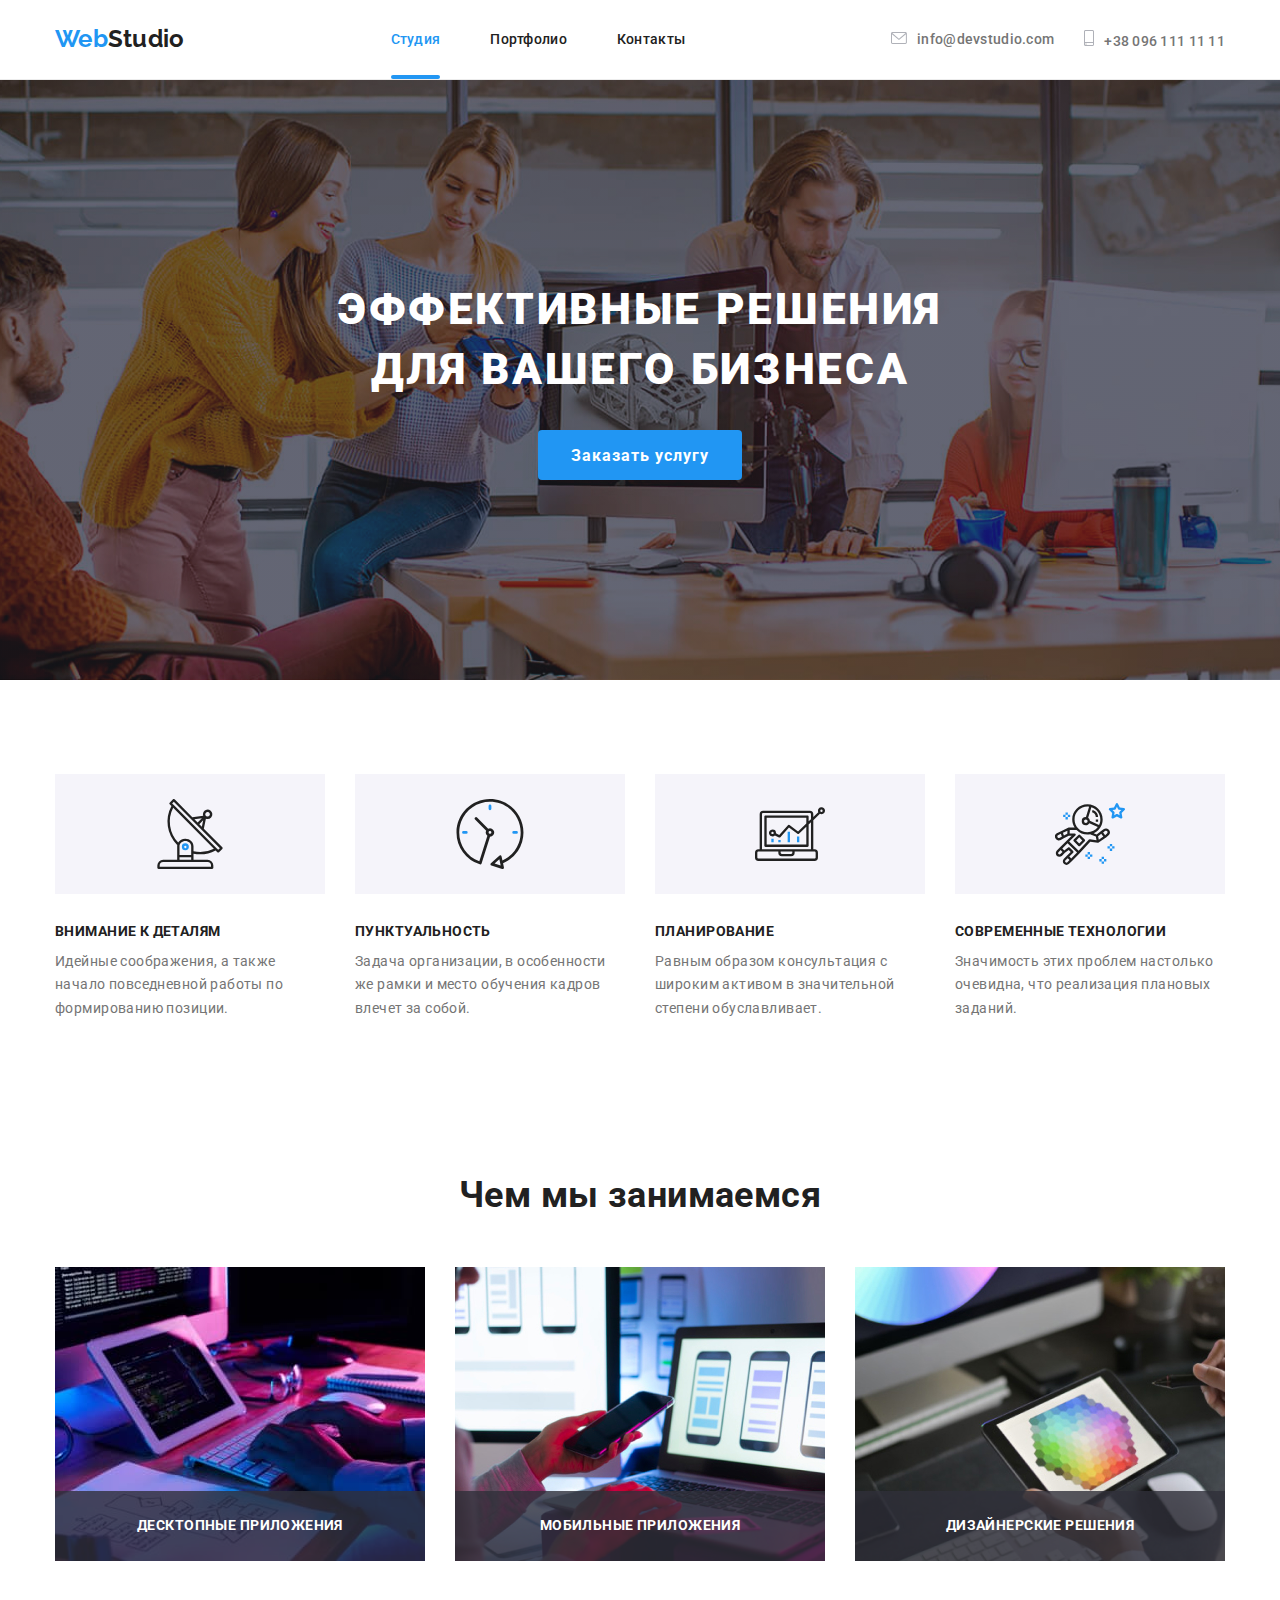
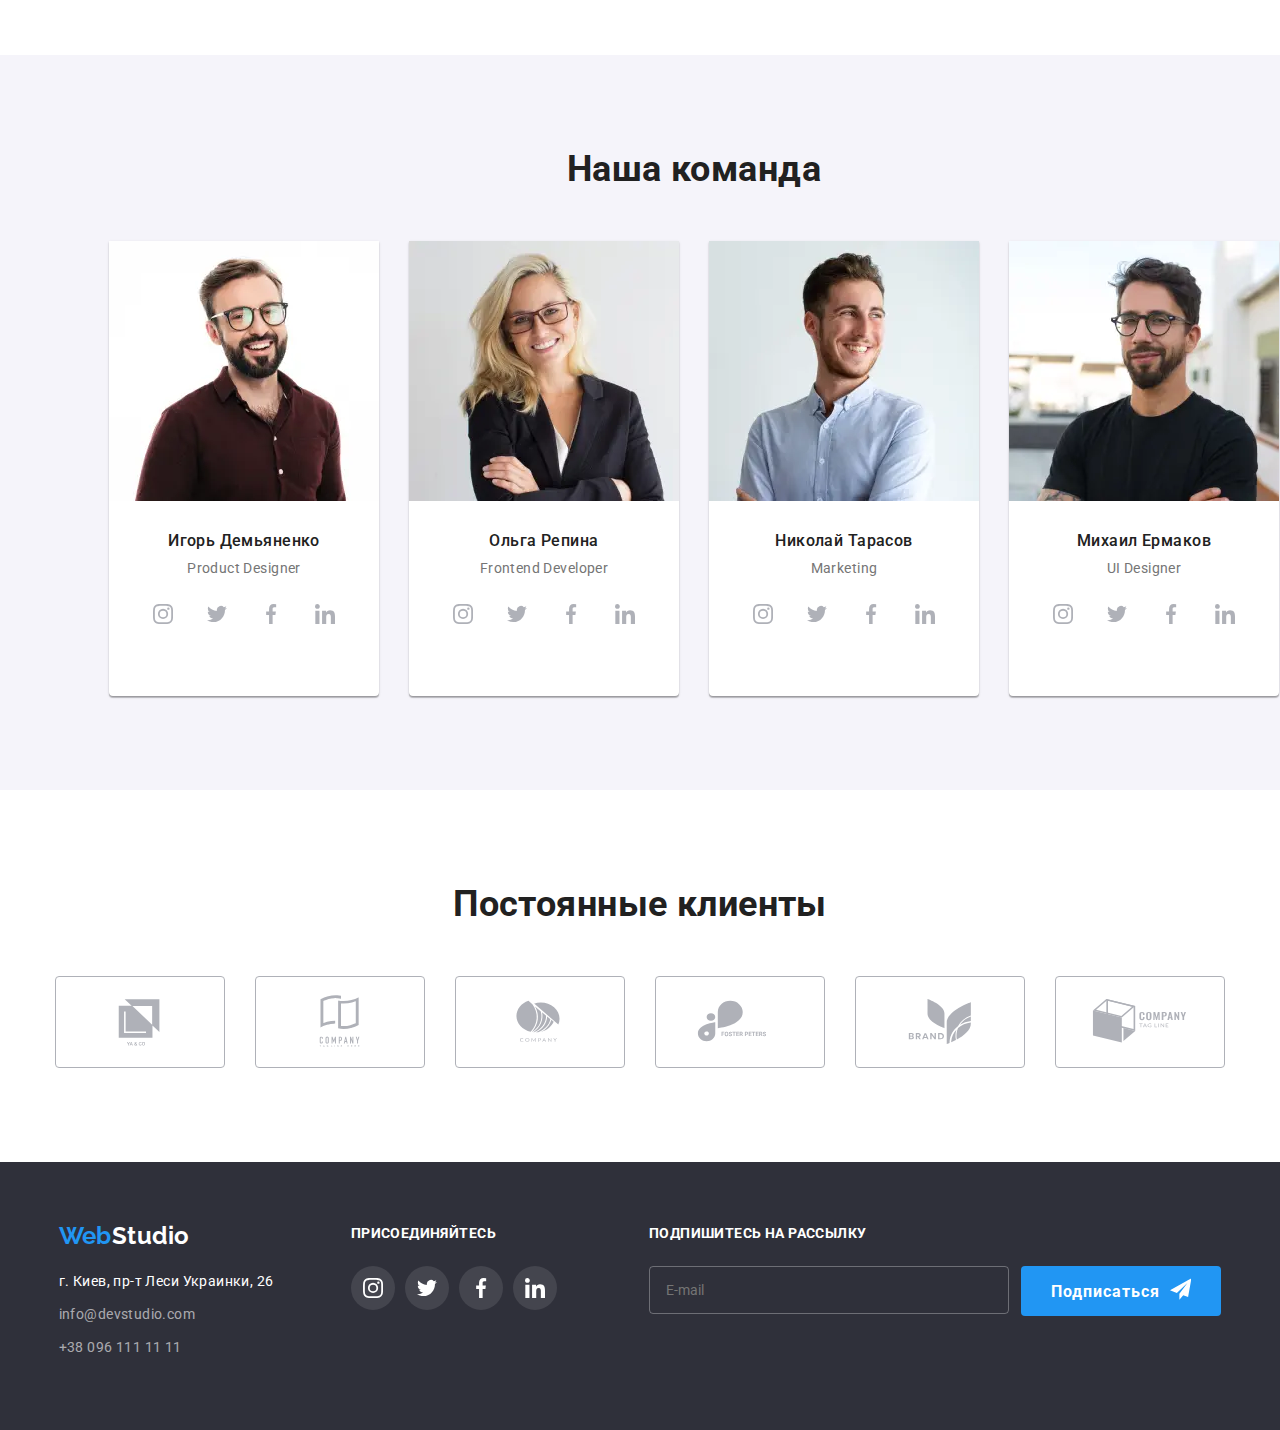
==== commit 43c72d51: "Optimization modal, portfolio and footer" ====
--- a/index.html
+++ b/index.html
@@ -112,9 +112,7 @@
                   <a class="burger-network__link">LinkedIn</a>
                 </li>
             </ul>
-            </div>
-
-            
+            </div>  
           </div>
 
             <!-- * Burger - Network -->
--- a/css/main.min.css
+++ b/css/main.min.css
@@ -1,2 +1,2 @@
-:root{--title-color: #212121;--active-linc-color: #2196f3;--text-color: #757575;--header-white: #ffffff;--background-team: #f5f4fa;--background-footer-color: #2f303a;--contact-footer-color: rgba(255, 255, 255, 0.6);--portfolio-border-color: #eeeeee;--header-border-color: #ececec;--pictures-annotation-color: rgba(47, 48, 58, 0.8);--social-network-rest: #afb1b8;--social-network-footer: rgba(255, 255, 255, 0.1);--modal-alpha: rgba(0, 0, 0, 0.2);--modal-button-color: #000;--invisible: rgba(0, 0, 0, 0);--footer-form-email: rgba(255, 255, 255, 0.3);--modal-form-border: rgba(33, 33, 33, 0.2)}.visually-hidden{position:absolute;width:1px;height:1px;margin:-1px;border:0;padding:0;white-space:nowrap;clip-path:inset(100%);clip:rect(0 0 0 0);overflow:hidden}html{box-sizing:border-box}*,*::after,*::before{box-sizing:inherit}body{font-family:"Roboto", "Raleway", sans-serif;font-style:normal;color:var(--title-color, black);font-size:14px;font-weight:normal;line-height:1.14;letter-spacing:0.03em}ul{padding:0;margin:0}h1,h2,h3,h4,h5,h6,p{margin:0;padding:0}img{display:block}.address{font-style:normal;margin-bottom:9px}.container{padding:0px 15px;margin:0 auto;width:100%}@media screen and (min-width: 480px){.container{width:480px}}@media screen and (min-width: 768px){.container{width:768px}}@media screen and (min-width: 1200px){.container{width:1200px}}.container--flex{display:flex;align-items:center}.container--centering{padding-top:60px;padding-bottom:70px}@media screen and (min-width: 768px){.container--centering{display:flex;flex-wrap:wrap;justify-content:space-around}}@media screen and (min-width: 1200px){.container--centering{padding-bottom:60px}}.logo{text-decoration:none;font-family:"Raleway", sans-serif;font-size:24px;font-weight:bold;line-height:1.19;color:var(--active-linc-color, lightblue)}.logo__header{color:var(--title-color, black)}.logo__footer{color:var(--header-white, white)}.backdrop{position:fixed;z-index:20;overflow-y:scroll;top:0;width:100%;height:100%;background-color:var(--modal-alpha)}.backdrop.is-hidden{opacity:0;pointer-events:none;visibility:hidden}.burger-menu.is-hidden{display:none;pointer-events:none;visibility:hidden}.modal{position:absolute;top:50%;left:50%;transform:translate(-50%, -50%);width:528px;height:581px;text-align:center;background-color:var(--header-white, white)}.modal__button{display:flex;justify-content:center;align-items:center;width:30px;height:30px;padding:0;margin-left:auto;margin-top:8px;margin-right:8px;background-color:var(--header-white, white);border:1px solid rgba(0,0,0,0.1);border-radius:50%;cursor:pointer;transition-duration:250ms;transition-timing-function:cubic-bezier(0.4, 0, 0.2, 1)}.modal__svg{width:11px;height:11px;fill:var(--modal-button-color);transition-duration:250ms;transition-timing-function:cubic-bezier(0.4, 0, 0.2, 1)}.modal__button:hover .modal__svg,.modal__button:focus .modal__svg{fill:var(--active-linc-color)}.modal__title{margin-bottom:12px;font-size:20px;font-weight:bold;line-height:1.15}.section{margin-bottom:94px}@media screen and (max-width: 768px){.section{margin-bottom:60px}}.section--background{letter-spacing:0.06em;text-align:center;color:var(--header-white);padding:118px 0;max-width:480px;height:400px;background-image:linear-gradient(to right, rgba(47,48,58,0.4), rgba(47,48,58,0.4)),url("../images/hero_directory/hero1.jpg");background-color:var(--background-footer-color, gray);background-size:cover;background-repeat:no-repeat;background-position:center}@media (min-device-pixel-ratio: 2), (-webkit-min-device-pixel-ratio: 2), (min-resolution: 192dpi), (min-resolution: 2dppx){.section--background{background-image:linear-gradient(to right, rgba(47,48,58,0.4), rgba(47,48,58,0.4)),url("../images/hero_directory/hero1@2x.jpg")}}@media screen and (min-width: 481px){.section--background{background-image:linear-gradient(to right, rgba(47,48,58,0.4), rgba(47,48,58,0.4)),url("../images/hero_directory/hero2.jpg");padding:118px 0;max-width:100%;height:100%}}@media screen and (min-width: 481px) and (min-device-pixel-ratio: 2), screen and (min-width: 481px) and (-webkit-min-device-pixel-ratio: 2), screen and (min-width: 481px) and (min-resolution: 192dpi), screen and (min-width: 481px) and (min-resolution: 2dppx){.section--background{background-image:linear-gradient(to right, rgba(47,48,58,0.4), rgba(47,48,58,0.4)),url("../images/hero_directory/hero2@2x.jpg")}}@media screen and (min-width: 768px){.section--background{background-image:linear-gradient(to right, rgba(47,48,58,0.4), rgba(47,48,58,0.4)),url("../images/hero_directory/hero3.jpg");padding:200px 0;max-height:100%;max-width:100%}}@media screen and (min-width: 768px) and (min-device-pixel-ratio: 2), screen and (min-width: 768px) and (-webkit-min-device-pixel-ratio: 2), screen and (min-width: 768px) and (min-resolution: 192dpi), screen and (min-width: 768px) and (min-resolution: 2dppx){.section--background{background-image:linear-gradient(to right, rgba(47,48,58,0.4), rgba(47,48,58,0.4)),url("../images/hero_directory/hero3@2x.jpg")}}.section--features{padding-bottom:0}@media screen and (max-width: 1199px){.section--pictures{display:none}}.section--band{background-color:var(--background-team);padding:60px 0}@media screen and (min-width: 1200px){.section--band{padding:94px}}.title{font-size:36px;line-height:1.16;text-align:center;margin-bottom:50px}.header{display:flex;z-index:10;top:0;width:100%;height:80px;background-color:var(--header-white, white);border-bottom:1px solid var(--header-border-color);font-weight:500;letter-spacing:0.02em}@media screen and (max-width: 768px){.header{height:60px}}.navigation{display:flex;width:100%;align-items:center}.nav{margin:0 auto 0 auto}@media screen and (max-width: 767px){.nav{display:none}}.nav__item{list-style:none;padding:0;margin:0;display:flex}.nav__item li:not(:last-child){margin-right:50px}.nav__link{text-decoration:none;color:inherit;display:block;padding-top:32px}.contacts{display:flex;align-items:center;list-style:none}@media screen and (max-width: 767px){.contacts{display:none}}.contacts__into{list-style:none}@media screen and (min-width: 1200px){.contacts__into{align-items:center;display:flex}}@media screen and (max-width: 1199px){.contacts__into li:not(:last-child){margin-bottom:10px}}@media screen and (min-width: 1200px){.contacts__into li:not(:last-child){margin-right:30px}}.contacts__item{text-decoration:none;color:var(--text-color, gray);transition-duration:250ms;transition-timing-function:cubic-bezier(0.4, 0, 0.2, 1)}.contact__svg{margin-right:10px;fill:var(--social-network-rest, gray);transition-duration:250ms;transition-timing-function:cubic-bezier(0.4, 0, 0.2, 1)}.contacts__item:hover .contact__svg,.contacts__item:focus .contact__svg{fill:var(--active-linc-color, lightblue)}.contact__svg--envelope-icon{width:16px;height:12px}.contact__svg--smartphone-icon{width:10px;height:16px}.nav__link,.contacts__item{transition-duration:250ms;transition-timing-function:cubic-bezier(0.4, 0, 0.2, 1)}.nav__link:hover,.nav__link:focus,.contacts__item:hover,.contacts__item:focus{color:var(--active-linc-color, lightblue)}@media screen and (min-width: 768px){.nav__link::after{display:block;content:"";margin-top:28px;width:inherit;height:4px;background-color:var(--active-linc-color);border-radius:2px;transition-duration:250ms;transition-timing-function:cubic-bezier(0.4, 0, 0.2, 1);opacity:0}}.nav__link::after:hover::after{opacity:1}.nav__link--active{color:var(--active-linc-color, lightblue)}@media screen and (min-width: 768px){.nav__link--active::after{opacity:1}}.burger-button{margin:0 8px 0 auto;padding:0;border:none;background-color:transparent;cursor:pointer}@media screen and (min-width: 768px){.burger-button{display:none}}.burger-button .burger-button__item{width:24px;height:16px}.burger-menu{padding:48px 40px;background-color:lightblue}@media screen and (max-width: 767px){.burger-menu{position:fixed;width:100%;height:100vh;left:0;top:0}.burger-menu.is-open{display:block}}@media screen and (min-width: 768px){.burger-menu{display:flex}}.burger-menu__button{position:absolute;top:21px;right:25px;border:none;background-color:transparent;cursor:pointer}.burger-menu__icon{width:19px;height:19px}.burger-menu__into{display:flex;flex-direction:column;justify-content:space-between;height:100%}.burger-network{display:flex;list-style:none}@media screen and (min-width: 768px){.burger-network{display:none}}.burger-network__item{font-size:18px;line-height:1.22;color:var(--active-linc-color, lightblue)}.burger-network__item:not(:last-child){margin-right:10px;padding-right:10px;border-right:1px solid var(--modal-form-border)}.burger-nav__item{list-style:none}.burger-nav__item li:not(:last-child){margin-right:50px}@media screen and (max-width: 767px){.burger-nav__item li:not(:last-child){margin-bottom:32px}}.burger-nav__link{text-decoration:none;color:inherit}@media screen and (max-width: 767px){.burger-nav__link{font-size:40px;line-height:1.18}}.burger-nav__link,.burger-contacts__item{transition-duration:250ms;transition-timing-function:cubic-bezier(0.4, 0, 0.2, 1)}.burger-nav__link:hover,.burger-nav__link:focus,.burger-contacts__item:hover,.burger-contacts__item:focus{color:var(--active-linc-color, lightblue)}.burger-nav__link--active{color:var(--active-linc-color, lightblue)}.burger-contacts__into{margin-bottom:64px;align-items:center;list-style:none;padding:0;margin-left:auto}.burger-contacts__into li:not(:last-child){margin-bottom:32px}.burger-contacts__item{text-decoration:none;color:var(--text-color, gray);font-size:24px;line-height:1.17;transition-duration:250ms;transition-timing-function:cubic-bezier(0.4, 0, 0.2, 1)}.main__title{font-size:44px;font-weight:900;line-height:1.36;letter-spacing:0.06em;text-transform:uppercase;max-width:696px;margin:0 auto;margin-bottom:30px}@media screen and (max-width: 480px){.main__title{font-size:26px;letter-spacing:1.6}}.main__button{color:var(--header-white, white);background-color:var(--active-linc-color, lightblue);font-family:inherit;font-size:16px;font-weight:bold;line-height:1.87;letter-spacing:0.06em;cursor:pointer;min-width:200px;height:50px;border-radius:4px;padding:10px 32px;text-align:center;border:1px solid transparent;transition-duration:250ms;transition-timing-function:cubic-bezier(0.4, 0, 0.2, 1)}.main__button:hover,.main__button:focus{background-color:#188ce8}.features{list-style:none;text-align:left;padding:0}@media screen and (min-width: 480px){.features{display:block}}@media screen and (min-width: 768px) and (max-width: 1199px){.features{display:flex;flex-wrap:wrap}}@media screen and (min-width: 1200px){.features{display:flex}}.features__item::before{display:block;content:"";height:120px;margin-bottom:30px;background-repeat:no-repeat;background-size:contain;background-position:center;background-color:var(--background-team, gray)}@media screen and (max-width: 767px){.features__item{max-width:450px;margin-bottom:30px}}@media screen and (min-width: 768px){.features__item{width:calc((100% - 30px) / 2);margin-bottom:60px}}@media screen and (min-width: 768px) and (max-width: 1199px){.features__item:not(:nth-child(2n+2)){margin-right:30px}}@media screen and (min-width: 1200px){.features__item:not(:last-child){margin-right:30px}}.features__item.antenna__icon::before{background-image:url("../images/svg_directory/svg__features/antenna_vector.svg");background-size:70px}.features__item.clock__icon::before{background-image:url("../images/svg_directory/svg__features/clock_vector.svg");background-size:70px}.features__item.diagram__icon::before{background-image:url("../images/svg_directory/svg__features/diagram_vector.svg");background-size:70px}.features__item.astronaut__icon::before{background-image:url("../images/svg_directory/svg__features/astronaut_vector.svg");background-size:70px}.features__title{font-size:14px;text-align:center;text-transform:uppercase;margin-bottom:10px}@media screen and (min-width: 768px){.features__title{text-align:left}}.features__title--positining{margin:0;color:var(--header-white, white);text-align:center}.features__text{color:var(--text-color, gray);line-height:1.7;margin:0}.pictures{display:flex;justify-content:center;padding:0;list-style:none}.pictures__item{position:relative}.pictures__item:not(:last-child){margin-right:30px}.pictures__annotation{position:absolute;bottom:0;padding-top:27px;padding-bottom:27px;width:100%;text-align:center;background-color:var(--pictures-annotation-color)}.team{list-style:none;display:block}@media screen and (min-width: 768px){.team{display:flex;flex-wrap:wrap}}.team__item{text-align:center;line-height:1.19;background-color:var(--header-white, white);border-radius:0px 0px 4px 4px;box-shadow:0px 1px 3px rgba(0,0,0,0.12),0px 1px 1px rgba(0,0,0,0.14),0px 2px 1px rgba(0,0,0,0.2)}@media screen and (max-width: 767px){.team__item:not(:last-child){margin-bottom:30px}}@media screen and (min-width: 768px) and (max-width: 1199px){.team__item:not(:nth-last-child(-n+2)){margin-bottom:30px}}@media screen and (min-width: 768px) and (max-width: 1199px){.team__item:not(:nth-child(2n+2)){margin-right:30px}}@media screen and (min-width: 1200px){.team__item:not(:last-child){margin-right:30px}}.team__photo{width:100%}.team__photo,.portfolio__image{display:block}.team__info{padding-top:30px}.team__name{font-size:16px;font-weight:500;margin-bottom:10px}.team__prof{color:var(--text-color, gray)}.network{list-style:none;display:flex;padding:16px 32px 30px 32px}.network__into:not(:last-child){margin-right:10px}.network__link{display:flex;cursor:pointer;width:44px;height:44px;justify-content:center;align-items:center;border-radius:50%;transition-duration:250ms;transition-timing-function:cubic-bezier(0.4, 0, 0.2, 1)}.network__link:hover,.network__link:focus{background:var(--active-linc-color, teal)}.network__svg{width:20px;height:20px;fill:var(--social-network-rest, gray);transition-duration:250ms;transition-timing-function:cubic-bezier(0.4, 0, 0.2, 1)}.network__link:hover .network__svg,.network__link:focus .network__svg{fill:var(--header-white, white)}.client{list-style:none;display:flex}@media screen and (max-width: 1199px){.client{flex-wrap:wrap}}.client__item{width:calc((100% - 30px) / 2)}@media screen and (min-width: 768px) and (max-width: 1199px){.client__item{width:calc((100% - 60px) / 3);margin-right:30px}}@media screen and (max-width: 1199px){.client__item:not(:nth-child(2n+2)){margin-right:30px}}@media screen and (max-width: 767px){.client__item:nth-child(-n+4){margin-bottom:30px}}@media screen and (min-width: 768px) and (max-width: 1199px){.client__item:nth-child(-n+3){margin-bottom:30px}}@media screen and (min-width: 768px){.client__item:nth-child(3n+3){margin-right:0px}}@media screen and (min-width: 1200px){.client__item:not(:last-child){margin-right:30px}}.client__brand{display:flex;justify-content:center;align-items:center;border:1px solid var(--social-network-rest, gray);border-radius:4px;height:92px;transition-duration:250ms;transition-timing-function:cubic-bezier(0.4, 0, 0.2, 1)}.client__brand:hover,.client__brand:focus{border:1px solid var(--active-linc-color, teal)}.client__svg{width:106px;height:60px;fill:var(--social-network-rest, gray);transition-duration:250ms;transition-timing-function:cubic-bezier(0.4, 0, 0.2, 1)}.client__brand:hover .client__svg,.client__brand:focus .client__svg{fill:var(--active-linc-color, teal)}.filter{list-style:none;justify-content:left;display:flex;flex-wrap:wrap;margin-bottom:50px}@media screen and (min-width: 768px){.filter{justify-content:center}}.filter li:not(:last-child){margin-right:8px}@media screen and (max-width: 767px){.filter li:not(:nth-last-child(-n+2)){margin-bottom:15px}}.filter__button{font-family:inherit;font-size:16px;font-weight:500;line-height:1.62;letter-spacing:0.03em;cursor:pointer;color:inherit;background-color:var(--background-team);border-radius:4px;padding:6px 22px;text-align:center;border:1px solid transparent;white-space:nowrap;transition-duration:250ms;transition-timing-function:cubic-bezier(0.4, 0, 0.2, 1)}.filter__button:hover,.filter__button:focus{color:var(--header-white, white);background-color:var(--active-linc-color, lightblue);box-shadow:0px 3px 1px rgba(0,0,0,0.1),0px 1px 2px rgba(0,0,0,0.08),0px 2px 2px rgba(0,0,0,0.12)}.portfolio__items{list-style:none;display:block}@media screen and (min-width: 768px){.portfolio__items{display:flex;flex-wrap:wrap}}.portfolio__project{transition-duration:250ms;transition-timing-function:cubic-bezier(0.4, 0, 0.2, 1)}@media screen and (min-width: 768px) and (max-width: 1199px){.portfolio__project{flex-basis:calc((100% - 30px) / 2)}}@media screen and (min-width: 1200px){.portfolio__project{flex-basis:calc((100% - 60px) / 3)}}.portfolio__project:hover{cursor:pointer;box-shadow:0px 1px 1px rgba(0,0,0,0.12),0px 4px 4px rgba(0,0,0,0.06),1px 4px 6px rgba(0,0,0,0.16)}.portfolio__project:not(:last-child){margin-bottom:30px}@media screen and (min-width: 768px) and (max-width: 1199px){.portfolio__project:not(:nth-last-child(-n+2)){margin-bottom:30px}}@media screen and (min-width: 768px) and (max-width: 1199px){.portfolio__project:not(:nth-child(2n+2)){margin-right:30px}}@media screen and (min-width: 1200px){.portfolio__project:not(:nth-child(3n+3)){margin-right:30px}}.portfolio__thumb{position:relative;overflow:hidden}.portfolio__img{width:100%}.portfolio__window{position:absolute;bottom:0;width:100%;height:100%;font-size:18px;font-weight:normal;line-height:1.5;color:#ffffff;text-align:left;background-color:rgba(33,150,243,0.9);transform:translateY(100%);transition:transform 250ms cubic-bezier(0.4, 0, 0.2, 1)}.portfolio__window p{padding:63px 24px}.portfolio__project:hover .portfolio__window{transform:translateY(0)}.portfolio__item{padding:20px 24px;border-left:1px solid var(--portfolio-border-color, gray);border-right:1px solid var(--portfolio-border-color, gray);border-bottom:1px solid var(--portfolio-border-color, gray)}.portfolio__title{font-size:18px;line-height:2;letter-spacing:0.06em;margin-bottom:4px}.portfolio__specialization{font-size:16px;line-height:1.87;color:var(--text-color, gray)}.form-modal__item{padding-left:40px;padding-right:40px;margin-bottom:30px;text-align:left}.form-modal__list{margin-bottom:10px;list-style:none}.form-modal__list.list__textarea{margin-bottom:20px}.form-modal__list.list__checkbox .form-modal__label{font-size:14px;line-height:1.7;letter-spacing:0.03em}.form-modal__into{position:relative}.form-modal__label{display:block;margin-bottom:4px;font-size:12px;letter-spacing:0.01em;color:var(--text-color)}.form-modal__input{width:100%;height:40px;padding:12px 12px 12px 42px;border:1px solid var(--modal-form-border);border-radius:4px;outline:none;transition-duration:250ms;transition-timing-function:cubic-bezier(0.4, 0, 0.2, 1)}.form-modal__input:hover,.form-modal__input:focus{border:1px solid var(--active-linc-color)}.form-modal__input.comment{display:block;height:120px;padding:12px 16px;resize:none}.form-modal__svg{position:absolute;transition-duration:250ms;transition-timing-function:cubic-bezier(0.4, 0, 0.2, 1);top:50%;transform:translateY(-50%)}.form-modal__svg.man__svg{width:12px;height:12px;left:15px;fill:var(--modal-button-color, black)}.form-modal__svg.telephone__svg{width:13px;height:13px;left:14px}.form-modal__svg.envelope__svg{width:15px;height:12px;left:13.5px}.form-modal__input:hover+.form-modal__svg,.form-modal__input:focus+.form-modal__svg{fill:var(--active-linc-color)}.form-modal__link{text-decoration:underline;color:var(--active-linc-color)}.form-modal__label.label__checkbox{display:flex;justify-content:center;align-items:center}.form-modal__label.label__checkbox::before{content:"";display:block;width:16px;height:15px;margin-right:8px;border:1px solid var(--modal-button-color, black);border-radius:2px;cursor:pointer}.form-modal__checkbox:checked+.form-modal__label.label__checkbox::before{background-image:url(../images/svg_directory/box-check_svg.svg);background-position:center;background-repeat:no-repeat;background-size:contain;border:none}.footer{color:var(--header-white, white);background-color:var(--background-footer-color, black);line-height:1.7;text-align:center}@media screen and (min-width: 480px){.footer{text-align:center}}@media screen and (min-width: 1200px){.footer{text-align:left}}.footer__contacts{list-style:none;padding:0}.footer__contacts li:not(:last-child){margin-bottom:9px}.footer__contact{display:block;text-decoration:none;color:var(--contact-footer-color, white)}.footer .logo{display:block;margin-bottom:20px}.footer__contact{transition-duration:250ms;transition-timing-function:cubic-bezier(0.4, 0, 0.2, 1)}.footer__contact:hover,.footer__contact:focus{color:var(--active-linc-color, lightblue)}.footer__feedback{margin-bottom:60px}@media screen and (min-width: 768px){.footer-network{margin-right:85px}}.features__title--positioning{text-align:center;margin-bottom:20px}@media screen and (min-width: 1200px){.features__title--positioning{text-align:left}}.network--positioning{padding:0;justify-content:center;margin-bottom:60px}.network__link{background:var(--social-network-footer, gray);border-radius:50%}.network--positioning .network__link:hover,.network--positioning .network__link:focus{background:var(--active-linc-color, teal)}.network__svg--positioning{fill:var(--header-white)}@media screen and (min-width: 768px){.form__footer-item{width:100%}}@media screen and (min-width: 1200px){.form__footer-item{display:flex}}.form-mail__footer{width:100%;margin-right:12px;padding:15px 16px;color:var(--contact-footer-color);background-color:var(--invisible);border:1px solid var(--footer-form-email);border-radius:4px;outline:none;max-width:450px;margin-bottom:20px}@media screen and (min-width: 480px){.form-mail__footer{max-width:450px;margin-bottom:20px}}@media screen and (min-width: 1200px){.form-mail__footer{min-width:358px}}.main__button--flex{display:inline-flex;padding:10px 29px}.form-footer__svg{width:24px;height:24px;margin-left:10px;justify-content:center;align-items:center;fill:var(--header-white, white)}
+:root{--title-color: #212121;--active-linc-color: #2196f3;--text-color: #757575;--header-white: #ffffff;--background-team: #f5f4fa;--background-footer-color: #2f303a;--contact-footer-color: rgba(255, 255, 255, 0.6);--portfolio-border-color: #eeeeee;--header-border-color: #ececec;--pictures-annotation-color: rgba(47, 48, 58, 0.8);--social-network-rest: #afb1b8;--social-network-footer: rgba(255, 255, 255, 0.1);--modal-alpha: rgba(0, 0, 0, 0.2);--modal-button-color: #000;--invisible: rgba(0, 0, 0, 0);--footer-form-email: rgba(255, 255, 255, 0.3);--modal-form-border: rgba(33, 33, 33, 0.2)}.visually-hidden{position:absolute;width:1px;height:1px;margin:-1px;border:0;padding:0;white-space:nowrap;clip-path:inset(100%);clip:rect(0 0 0 0);overflow:hidden}html{box-sizing:border-box}*,*::after,*::before{box-sizing:inherit}body{font-family:"Roboto", "Raleway", sans-serif;font-style:normal;color:var(--title-color, black);font-size:14px;font-weight:normal;line-height:1.14;letter-spacing:0.03em}ul{padding:0;margin:0}h1,h2,h3,h4,h5,h6,p{margin:0;padding:0}img{display:block}.address{font-style:normal;margin-bottom:9px}.container{padding:0px 15px;margin:0 auto;width:100%}@media screen and (min-width: 480px){.container{width:480px}}@media screen and (min-width: 768px){.container{width:768px}}@media screen and (min-width: 1200px){.container{width:1200px}}.container--flex{display:flex;align-items:center}.container--centering{padding-top:60px;padding-bottom:70px}@media screen and (min-width: 768px){.container--centering{display:flex;flex-wrap:wrap;justify-content:space-around}}@media screen and (min-width: 1200px){.container--centering{padding-bottom:60px}}.container--space{margin-top:60px}@media screen and (min-width: 1200px){.container--space{margin-top:94px}}.logo{text-decoration:none;font-family:"Raleway", sans-serif;font-size:24px;font-weight:bold;line-height:1.19;color:var(--active-linc-color, lightblue)}.logo__header{color:var(--title-color, black)}.logo__footer{color:var(--header-white, white)}.backdrop{position:fixed;z-index:20;overflow-y:scroll;top:0;width:100vw;height:100vh;background-color:var(--modal-alpha)}.backdrop.is-hidden{opacity:0;pointer-events:none;visibility:hidden}.burger-menu.is-hidden{display:none;pointer-events:none;visibility:hidden}.modal{position:absolute;top:50%;left:50%;transform:translate(-50%, -50%);width:350px;padding-bottom:40px;text-align:center;background-color:var(--header-white, white)}@media screen and (min-width: 480px){.modal{width:390px}}@media screen and (min-width: 768px){.modal{width:450px}}@media screen and (min-width: 1200px){.modal{width:528px}}.modal__button{display:flex;justify-content:center;align-items:center;width:30px;height:30px;padding:0;margin-left:auto;margin-top:8px;margin-right:8px;background-color:var(--header-white, white);border:1px solid rgba(0,0,0,0.1);border-radius:50%;cursor:pointer;transition-duration:250ms;transition-timing-function:cubic-bezier(0.4, 0, 0.2, 1)}.modal__svg{width:11px;height:11px;fill:var(--modal-button-color);transition-duration:250ms;transition-timing-function:cubic-bezier(0.4, 0, 0.2, 1)}.modal__button:hover .modal__svg,.modal__button:focus .modal__svg{fill:var(--active-linc-color)}.modal__title{margin-bottom:12px;font-size:12px;font-weight:bold;line-height:1.15}@media screen and (min-width: 480px){.modal__title{font-size:14px}}@media screen and (min-width: 768px){.modal__title{font-size:18px}}@media screen and (min-width: 1200px){.modal__title{font-size:20px}}.section{margin-bottom:94px}@media screen and (max-width: 768px){.section{margin-bottom:60px}}.section--background{letter-spacing:0.06em;text-align:center;color:var(--header-white);padding:118px 0;max-width:480px;height:400px;background-image:linear-gradient(to right, rgba(47,48,58,0.4), rgba(47,48,58,0.4)),url("../images/hero_directory/hero1.jpg");background-color:var(--background-footer-color, gray);background-size:cover;background-repeat:no-repeat;background-position:center}@media (min-device-pixel-ratio: 2), (-webkit-min-device-pixel-ratio: 2), (min-resolution: 192dpi), (min-resolution: 2dppx){.section--background{background-image:linear-gradient(to right, rgba(47,48,58,0.4), rgba(47,48,58,0.4)),url("../images/hero_directory/hero1@2x.jpg")}}@media screen and (min-width: 481px){.section--background{background-image:linear-gradient(to right, rgba(47,48,58,0.4), rgba(47,48,58,0.4)),url("../images/hero_directory/hero2.jpg");padding:118px 0;max-width:100%;height:100%}}@media screen and (min-width: 481px) and (min-device-pixel-ratio: 2), screen and (min-width: 481px) and (-webkit-min-device-pixel-ratio: 2), screen and (min-width: 481px) and (min-resolution: 192dpi), screen and (min-width: 481px) and (min-resolution: 2dppx){.section--background{background-image:linear-gradient(to right, rgba(47,48,58,0.4), rgba(47,48,58,0.4)),url("../images/hero_directory/hero2@2x.jpg")}}@media screen and (min-width: 768px){.section--background{background-image:linear-gradient(to right, rgba(47,48,58,0.4), rgba(47,48,58,0.4)),url("../images/hero_directory/hero3.jpg");padding:200px 0;max-height:100%;max-width:100%}}@media screen and (min-width: 768px) and (min-device-pixel-ratio: 2), screen and (min-width: 768px) and (-webkit-min-device-pixel-ratio: 2), screen and (min-width: 768px) and (min-resolution: 192dpi), screen and (min-width: 768px) and (min-resolution: 2dppx){.section--background{background-image:linear-gradient(to right, rgba(47,48,58,0.4), rgba(47,48,58,0.4)),url("../images/hero_directory/hero3@2x.jpg")}}.section--features{padding-bottom:0}@media screen and (max-width: 1199px){.section--pictures{display:none}}.section--band{background-color:var(--background-team);padding:60px 0}@media screen and (min-width: 1200px){.section--band{padding:94px}}.title{font-size:36px;line-height:1.16;text-align:center;margin-bottom:50px}.header{display:flex;z-index:10;top:0;width:100%;height:80px;background-color:var(--header-white, white);border-bottom:1px solid var(--header-border-color);font-weight:500;letter-spacing:0.02em}@media screen and (max-width: 768px){.header{height:60px}}.navigation{display:flex;width:100%;align-items:center}.nav{margin:0 auto 0 auto}@media screen and (max-width: 767px){.nav{display:none}}.nav__item{list-style:none;padding:0;margin:0;display:flex}.nav__item li:not(:last-child){margin-right:50px}.nav__link{text-decoration:none;color:inherit;display:block;padding-top:32px}.contacts{display:flex;align-items:center;list-style:none}@media screen and (max-width: 767px){.contacts{display:none}}.contacts__into{list-style:none}@media screen and (min-width: 1200px){.contacts__into{align-items:center;display:flex}}@media screen and (max-width: 1199px){.contacts__into li:not(:last-child){margin-bottom:10px}}@media screen and (min-width: 1200px){.contacts__into li:not(:last-child){margin-right:30px}}.contacts__item{text-decoration:none;color:var(--text-color, gray);transition-duration:250ms;transition-timing-function:cubic-bezier(0.4, 0, 0.2, 1)}.contact__svg{margin-right:10px;fill:var(--social-network-rest, gray);transition-duration:250ms;transition-timing-function:cubic-bezier(0.4, 0, 0.2, 1)}.contacts__item:hover .contact__svg,.contacts__item:focus .contact__svg{fill:var(--active-linc-color, lightblue)}.contact__svg--envelope-icon{width:16px;height:12px}.contact__svg--smartphone-icon{width:10px;height:16px}.nav__link,.contacts__item{transition-duration:250ms;transition-timing-function:cubic-bezier(0.4, 0, 0.2, 1)}.nav__link:hover,.nav__link:focus,.contacts__item:hover,.contacts__item:focus{color:var(--active-linc-color, lightblue)}@media screen and (min-width: 768px){.nav__link::after{display:block;content:"";margin-top:28px;width:inherit;height:4px;background-color:var(--active-linc-color);border-radius:2px;transition-duration:250ms;transition-timing-function:cubic-bezier(0.4, 0, 0.2, 1);opacity:0}}.nav__link::after:hover::after{opacity:1}.nav__link--active{color:var(--active-linc-color, lightblue)}@media screen and (min-width: 768px){.nav__link--active::after{opacity:1}}.burger-button{margin:0 8px 0 auto;padding:0;border:none;background-color:transparent;cursor:pointer}@media screen and (min-width: 768px){.burger-button{display:none}}.burger-button .burger-button__item{width:24px;height:16px;transition-duration:250ms;transition-timing-function:cubic-bezier(0.4, 0, 0.2, 1)}.burger-button .burger-button:hover .burger-button__item,.burger-button .burger-button:focus .burger-button__item{fill:var(--active-linc-color)}.burger-menu{padding:48px 40px;background-color:lightblue}@media screen and (max-width: 767px){.burger-menu{position:fixed;width:100%;height:100vh;left:0;top:0}.burger-menu.is-open{display:block}}@media screen and (min-width: 768px){.burger-menu{display:flex}}.burger-menu__button{position:absolute;top:21px;right:25px;border:none;background-color:transparent;cursor:pointer}.burger-menu__icon{width:19px;height:19px;transition-duration:250ms;transition-timing-function:cubic-bezier(0.4, 0, 0.2, 1)}.burger-menu__button:hover .burger-menu__icon,.burger-menu__button:focus .burger-menu__icon{fill:var(--active-linc-color)}.burger-menu__into{display:flex;flex-direction:column;justify-content:space-between;height:100%}.burger-network{display:flex;list-style:none;flex-wrap:wrap}@media screen and (min-width: 768px){.burger-network{display:none}}.burger-network__item{font-size:18px;line-height:1.22;color:var(--active-linc-color, lightblue)}.burger-network__item:not(:last-child){margin-right:10px;padding-right:10px;border-right:1px solid var(--modal-form-border)}@media screen and (max-width: 440px){.burger-network__item{margin-bottom:5px}}.burger-nav__item{list-style:none}.burger-nav__item li:not(:last-child){margin-right:50px}@media screen and (max-width: 767px){.burger-nav__item li:not(:last-child){margin-bottom:32px}}.burger-nav__link{text-decoration:none;color:inherit}@media screen and (max-width: 767px){.burger-nav__link{font-size:40px;line-height:1.18}}.burger-nav__link,.burger-contacts__item{transition-duration:250ms;transition-timing-function:cubic-bezier(0.4, 0, 0.2, 1)}.burger-nav__link:hover,.burger-nav__link:focus,.burger-contacts__item:hover,.burger-contacts__item:focus{color:var(--active-linc-color, lightblue)}.burger-nav__link--active{color:var(--active-linc-color, lightblue)}.burger-contacts__into{margin-bottom:64px;align-items:center;list-style:none;padding:0;margin-left:auto}.burger-contacts__into li:not(:last-child){margin-bottom:32px}.burger-contacts__item{text-decoration:none;color:var(--text-color, gray);font-size:24px;line-height:1.17;transition-duration:250ms;transition-timing-function:cubic-bezier(0.4, 0, 0.2, 1)}.main__title{font-size:44px;font-weight:900;line-height:1.36;letter-spacing:0.06em;text-transform:uppercase;max-width:696px;margin:0 auto;margin-bottom:30px}@media screen and (max-width: 480px){.main__title{font-size:26px;letter-spacing:1.6}}.main__button{color:var(--header-white, white);background-color:var(--active-linc-color, lightblue);font-family:inherit;font-size:16px;font-weight:bold;line-height:1.87;letter-spacing:0.06em;cursor:pointer;min-width:200px;height:50px;border-radius:4px;padding:10px 32px;text-align:center;border:1px solid transparent;transition-duration:250ms;transition-timing-function:cubic-bezier(0.4, 0, 0.2, 1)}.main__button:hover,.main__button:focus{background-color:#188ce8}.features{list-style:none;text-align:left;padding:0}@media screen and (min-width: 480px){.features{display:block}}@media screen and (min-width: 768px) and (max-width: 1199px){.features{display:flex;flex-wrap:wrap}}@media screen and (min-width: 1200px){.features{display:flex}}.features__item::before{display:block;content:"";height:120px;margin-bottom:30px;background-repeat:no-repeat;background-size:contain;background-position:center;background-color:var(--background-team, gray)}@media screen and (max-width: 767px){.features__item{max-width:450px;margin-bottom:30px}}@media screen and (min-width: 768px){.features__item{width:calc((100% - 30px) / 2);margin-bottom:60px}}@media screen and (min-width: 768px) and (max-width: 1199px){.features__item:not(:nth-child(2n+2)){margin-right:30px}}@media screen and (min-width: 1200px){.features__item:not(:last-child){margin-right:30px}}.features__item.antenna__icon::before{background-image:url("../images/svg_directory/svg__features/antenna_vector.svg");background-size:70px}.features__item.clock__icon::before{background-image:url("../images/svg_directory/svg__features/clock_vector.svg");background-size:70px}.features__item.diagram__icon::before{background-image:url("../images/svg_directory/svg__features/diagram_vector.svg");background-size:70px}.features__item.astronaut__icon::before{background-image:url("../images/svg_directory/svg__features/astronaut_vector.svg");background-size:70px}.features__title{font-size:14px;text-align:center;text-transform:uppercase;margin-bottom:10px}@media screen and (min-width: 768px){.features__title{text-align:left}}.features__title--positining{margin:0;color:var(--header-white, white);text-align:center}.features__text{color:var(--text-color, gray);line-height:1.7;margin:0}.pictures{display:flex;justify-content:center;padding:0;list-style:none}.pictures__item{position:relative}.pictures__item:not(:last-child){margin-right:30px}.pictures__annotation{position:absolute;bottom:0;padding-top:27px;padding-bottom:27px;width:100%;text-align:center;background-color:var(--pictures-annotation-color)}.team{list-style:none;display:block}@media screen and (min-width: 768px){.team{display:flex;flex-wrap:wrap}}.team__item{text-align:center;line-height:1.19;padding-bottom:24px;background-color:var(--header-white, white);border-radius:0px 0px 4px 4px;box-shadow:0px 1px 3px rgba(0,0,0,0.12),0px 1px 1px rgba(0,0,0,0.14),0px 2px 1px rgba(0,0,0,0.2)}@media screen and (min-width: 1200px){.team__item{padding-bottom:30px}}@media screen and (max-width: 767px){.team__item:not(:last-child){margin-bottom:30px}}@media screen and (min-width: 768px) and (max-width: 1199px){.team__item:not(:nth-last-child(-n+2)){margin-bottom:30px}}@media screen and (min-width: 768px) and (max-width: 1199px){.team__item:not(:nth-child(2n+2)){margin-right:30px}}@media screen and (min-width: 1200px){.team__item:not(:last-child){margin-right:30px}}.team__photo{width:100%}.team__photo,.portfolio__image{display:block}.team__info{padding-top:30px}.team__name{font-size:16px;font-weight:500;margin-bottom:10px}.team__prof{color:var(--text-color, gray);margin-bottom:16px}.network{list-style:none;display:flex;justify-content:center;margin-bottom:24px}@media screen and (min-width: 1200px){.network{margin-bottom:30px}}.network__into:not(:last-child){margin-right:10px}.network__link{display:flex;cursor:pointer;width:44px;height:44px;justify-content:center;align-items:center;border-radius:50%;transition-duration:250ms;transition-timing-function:cubic-bezier(0.4, 0, 0.2, 1)}.network__link:hover,.network__link:focus{background:var(--active-linc-color, teal)}.network__svg{width:20px;height:20px;fill:var(--social-network-rest, gray);transition-duration:250ms;transition-timing-function:cubic-bezier(0.4, 0, 0.2, 1)}.network__link:hover .network__svg,.network__link:focus .network__svg{fill:var(--header-white, white)}.client{list-style:none;display:flex}@media screen and (max-width: 1199px){.client{flex-wrap:wrap}}.client__item{width:calc((100% - 30px) / 2)}@media screen and (min-width: 768px) and (max-width: 1199px){.client__item{width:calc((100% - 60px) / 3);margin-right:30px}}@media screen and (max-width: 1199px){.client__item:not(:nth-child(2n+2)){margin-right:30px}}@media screen and (max-width: 767px){.client__item:nth-child(-n+4){margin-bottom:30px}}@media screen and (min-width: 768px) and (max-width: 1199px){.client__item:nth-child(-n+3){margin-bottom:30px}}@media screen and (min-width: 768px){.client__item:nth-child(3n+3){margin-right:0px}}@media screen and (min-width: 1200px){.client__item:not(:last-child){margin-right:30px}}.client__brand{display:flex;justify-content:center;align-items:center;border:1px solid var(--social-network-rest, gray);border-radius:4px;height:92px;transition-duration:250ms;transition-timing-function:cubic-bezier(0.4, 0, 0.2, 1)}.client__brand:hover,.client__brand:focus{border:1px solid var(--active-linc-color, teal)}.client__svg{width:106px;height:60px;fill:var(--social-network-rest, gray);transition-duration:250ms;transition-timing-function:cubic-bezier(0.4, 0, 0.2, 1)}.client__brand:hover .client__svg,.client__brand:focus .client__svg{fill:var(--active-linc-color, teal)}.filter{list-style:none;justify-content:left;display:flex;flex-wrap:wrap;margin-bottom:50px}@media screen and (min-width: 768px){.filter{justify-content:center}}.filter li:not(:last-child){margin-right:8px}@media screen and (max-width: 767px){.filter li:not(:nth-last-child(-n+2)){margin-bottom:15px}}.filter__button{font-family:inherit;font-size:16px;font-weight:500;line-height:1.62;letter-spacing:0.03em;cursor:pointer;color:inherit;background-color:var(--background-team);border-radius:4px;padding:6px 22px;text-align:center;border:1px solid transparent;white-space:nowrap;transition-duration:250ms;transition-timing-function:cubic-bezier(0.4, 0, 0.2, 1)}.filter__button:hover,.filter__button:focus{color:var(--header-white, white);background-color:var(--active-linc-color, lightblue);box-shadow:0px 3px 1px rgba(0,0,0,0.1),0px 1px 2px rgba(0,0,0,0.08),0px 2px 2px rgba(0,0,0,0.12)}.portfolio__items{list-style:none;display:block}@media screen and (min-width: 768px){.portfolio__items{display:flex;flex-wrap:wrap}}.portfolio__project{transition-duration:250ms;transition-timing-function:cubic-bezier(0.4, 0, 0.2, 1)}@media screen and (min-width: 768px) and (max-width: 1199px){.portfolio__project{flex-basis:calc((100% - 30px) / 2)}}@media screen and (min-width: 1200px){.portfolio__project{flex-basis:calc((100% - 60px) / 3)}}.portfolio__project:hover{cursor:pointer;box-shadow:0px 1px 1px rgba(0,0,0,0.12),0px 4px 4px rgba(0,0,0,0.06),1px 4px 6px rgba(0,0,0,0.16)}.portfolio__project:not(:last-child){margin-bottom:30px}@media screen and (min-width: 768px) and (max-width: 1199px){.portfolio__project:not(:nth-last-child(-n+2)){margin-bottom:30px}}@media screen and (min-width: 768px) and (max-width: 1199px){.portfolio__project:not(:nth-child(2n+2)){margin-right:30px}}@media screen and (min-width: 1200px){.portfolio__project:not(:nth-child(3n+3)){margin-right:30px}}.portfolio__thumb{position:relative;overflow:hidden}.portfolio__img{width:100%}.portfolio__window{position:absolute;bottom:0;width:100%;height:100%;font-size:18px;font-weight:normal;line-height:1.5;color:#ffffff;text-align:left;background-color:rgba(33,150,243,0.9);transform:translateY(100%);transition:transform 250ms cubic-bezier(0.4, 0, 0.2, 1)}.portfolio__window p{padding:63px 24px}.portfolio__project:hover .portfolio__window{transform:translateY(0)}.portfolio__item{padding:20px 24px;border-left:1px solid var(--portfolio-border-color, gray);border-right:1px solid var(--portfolio-border-color, gray);border-bottom:1px solid var(--portfolio-border-color, gray)}.portfolio__title{font-size:18px;line-height:2;letter-spacing:0.06em;margin-bottom:4px}.portfolio__specialization{font-size:16px;line-height:1.87;color:var(--text-color, gray)}.form-modal__item{padding-left:40px;padding-right:40px;margin-bottom:30px;text-align:left}.form-modal__list{margin-bottom:10px;list-style:none}.form-modal__list.list__textarea{margin-bottom:20px}.form-modal__list.list__checkbox .form-modal__label{letter-spacing:0.03em;font-size:10px;line-height:1.2}@media screen and (min-width: 768px){.form-modal__list.list__checkbox .form-modal__label{font-size:12px;line-height:1.2}}@media screen and (min-width: 1200px){.form-modal__list.list__checkbox .form-modal__label{font-size:14px;line-height:1.7}}.form-modal__into{position:relative}.form-modal__label{display:block;margin-bottom:4px;font-size:12px;letter-spacing:0.01em;color:var(--text-color)}.form-modal__input{width:100%;height:40px;padding:12px 12px 12px 42px;border:1px solid var(--modal-form-border);border-radius:4px;outline:none;transition-duration:250ms;transition-timing-function:cubic-bezier(0.4, 0, 0.2, 1)}.form-modal__input:hover,.form-modal__input:focus{border:1px solid var(--active-linc-color)}.form-modal__input.comment{display:block;height:120px;padding:12px 16px;resize:none}.form-modal__svg{position:absolute;transition-duration:250ms;transition-timing-function:cubic-bezier(0.4, 0, 0.2, 1);top:50%;transform:translateY(-50%)}.form-modal__svg.man__svg{width:12px;height:12px;left:15px;fill:var(--modal-button-color, black)}.form-modal__svg.telephone__svg{width:13px;height:13px;left:14px}.form-modal__svg.envelope__svg{width:15px;height:12px;left:13.5px}.form-modal__input:hover+.form-modal__svg,.form-modal__input:focus+.form-modal__svg{fill:var(--active-linc-color)}.form-modal__link{text-decoration:underline;color:var(--active-linc-color)}.form-modal__label.label__checkbox{display:flex;justify-content:center;align-items:center}.form-modal__label.label__checkbox::before{content:"";display:block;width:12px;height:11px;margin-right:8px;border:1px solid var(--modal-button-color, black);border-radius:2px;cursor:pointer}@media screen and (min-width: 1200px){.form-modal__label.label__checkbox::before{width:16px;height:15px}}.form-modal__checkbox:checked+.form-modal__label.label__checkbox::before{background-image:url(../images/svg_directory/box-check_svg.svg);background-position:center;background-repeat:no-repeat;background-size:contain;border:none}.footer{color:var(--header-white, white);background-color:var(--background-footer-color, black);line-height:1.7;text-align:center}@media screen and (min-width: 480px){.footer{text-align:center}}@media screen and (min-width: 1200px){.footer{text-align:left}}.footer__contacts{list-style:none;padding:0}.footer__contacts li:not(:last-child){margin-bottom:9px}.footer__contact{display:block;text-decoration:none;color:var(--contact-footer-color, white)}.footer .logo{display:block;margin-bottom:20px}.footer__contact{transition-duration:250ms;transition-timing-function:cubic-bezier(0.4, 0, 0.2, 1)}.footer__contact:hover,.footer__contact:focus{color:var(--active-linc-color, lightblue)}@media screen and (max-width: 1199px){.footer__feedback{margin-bottom:60px}}@media screen and (min-width: 1200px){.footer__feedback{margin-right:70px}}@media screen and (min-width: 768px){.footer-network{margin-right:85px}}.features__title--positioning{text-align:center;margin-bottom:20px}@media screen and (min-width: 1200px){.features__title--positioning{text-align:left}}.network--positioning{padding:0;justify-content:center;margin-bottom:60px}.network__link{background:var(--social-network-footer, gray);border-radius:50%}.network--positioning .network__link:hover,.network--positioning .network__link:focus{background:var(--active-linc-color, teal)}.network__svg--positioning{fill:var(--header-white)}@media screen and (min-width: 768px){.form__footer-item{width:100%}}@media screen and (min-width: 1200px){.form__footer-item{display:flex}}.form-mail__footer{width:100%;padding:15px 16px;color:var(--contact-footer-color);background-color:var(--invisible);border:1px solid var(--footer-form-email);border-radius:4px;outline:none;max-width:450px;margin-bottom:20px}@media screen and (min-width: 480px){.form-mail__footer{max-width:450px;margin-bottom:20px}}@media screen and (min-width: 1200px){.form-mail__footer{min-width:358px;margin-right:12px}}.main__button--flex{display:inline-flex;padding:10px 29px}.form-footer__svg{width:24px;height:24px;margin-left:10px;justify-content:center;align-items:center;fill:var(--header-white, white)}
 /*# sourceMappingURL=main.min.css.map */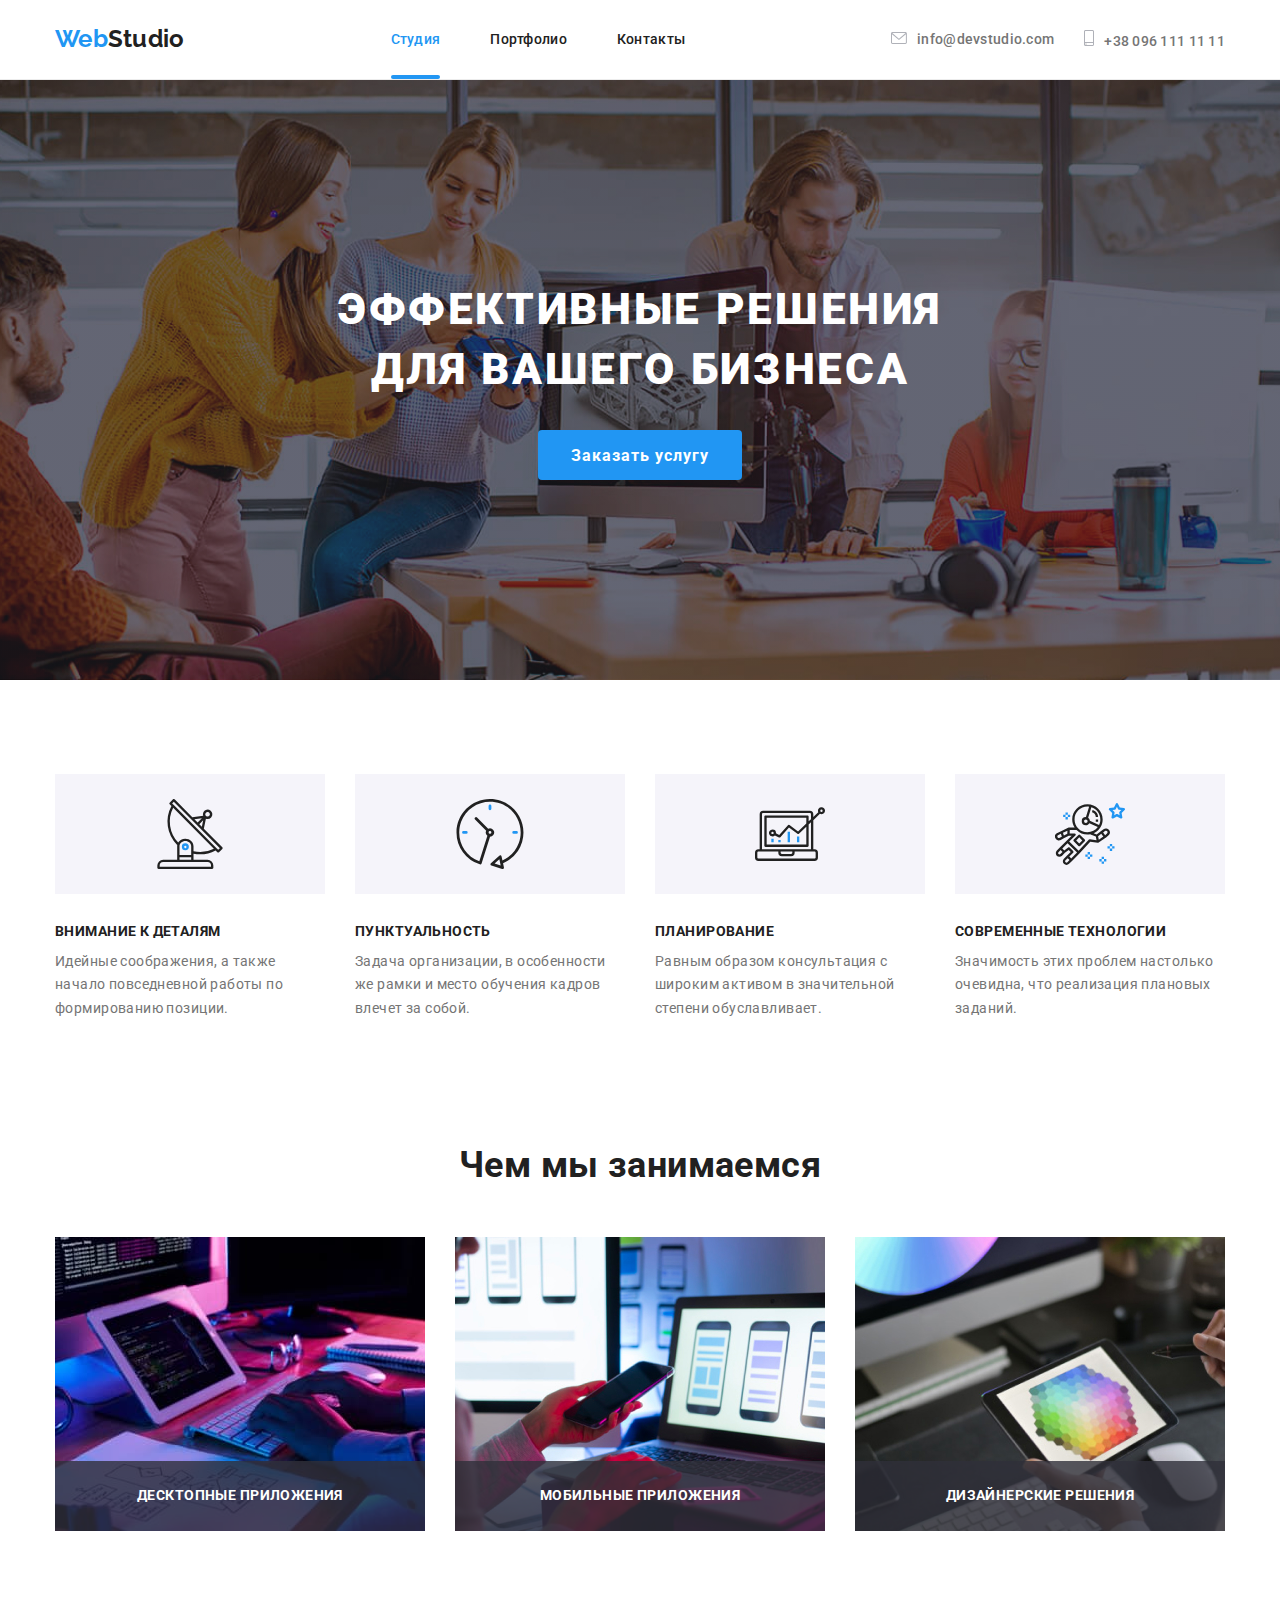
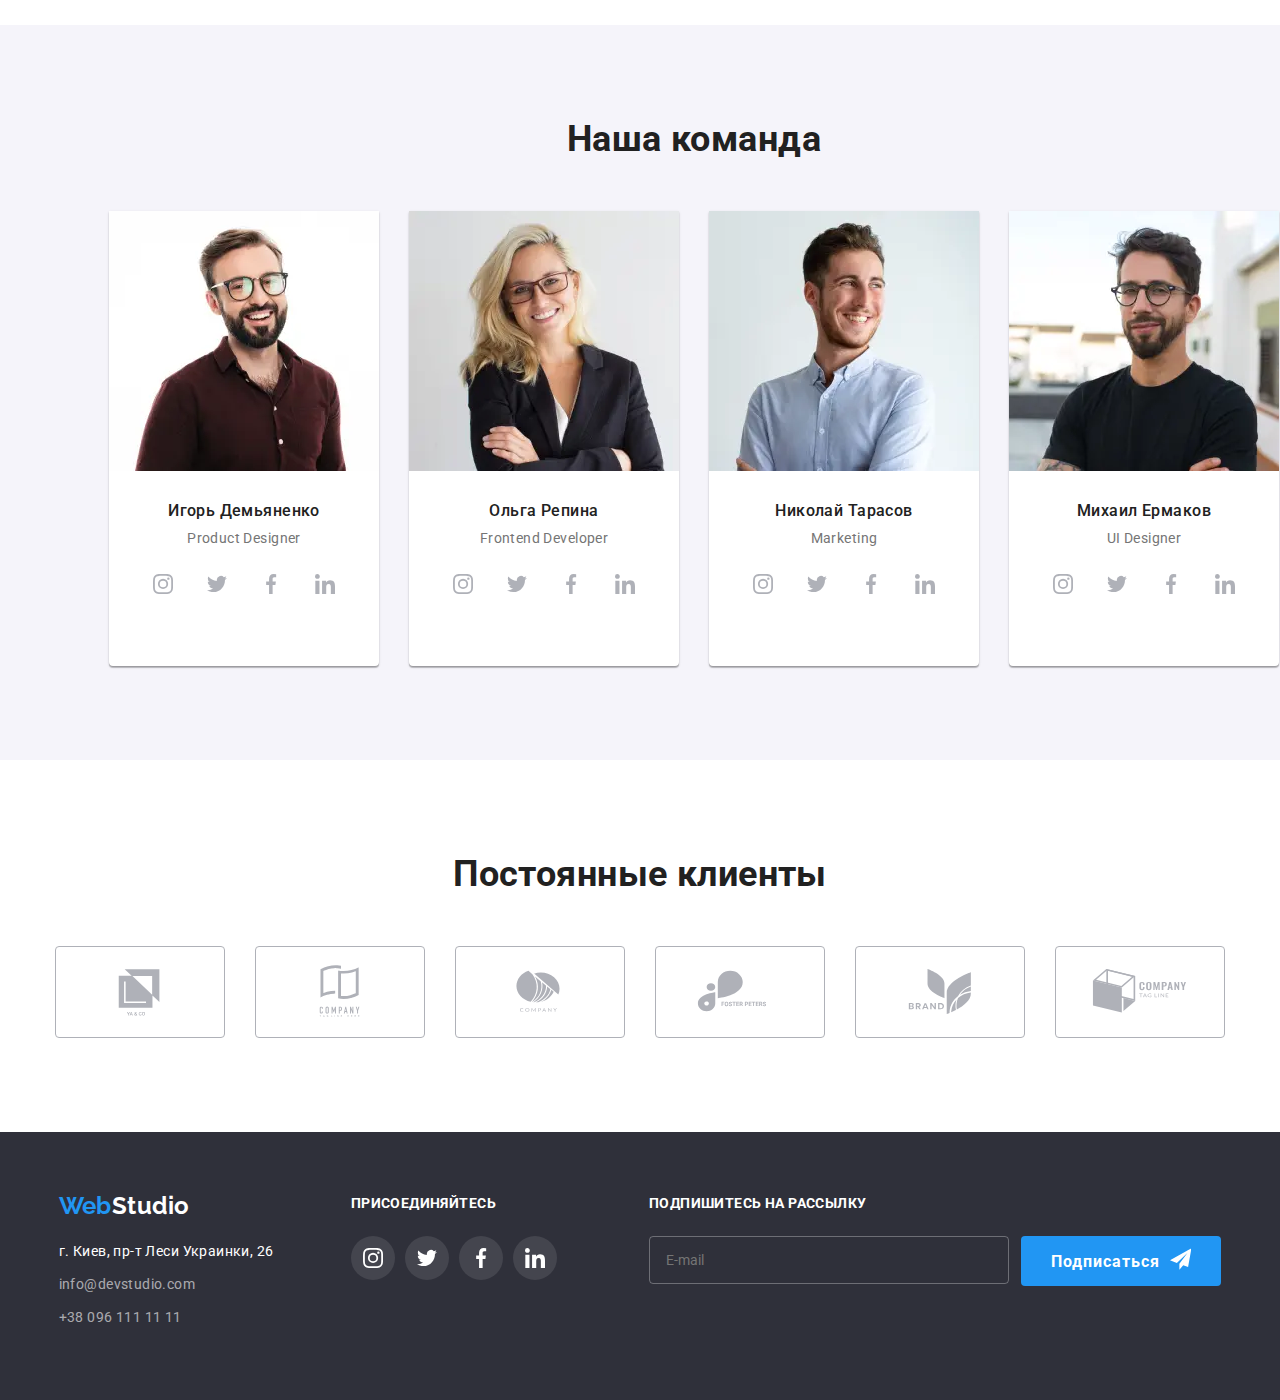
==== commit da59f0df: "Margin and padding fixed" ====
--- a/index.html
+++ b/index.html
@@ -793,7 +793,7 @@
       <!-- /container-->
     </footer>
 
-    <!-- JS Scripts -->
+    <!-- !JS Scripts! -->
 
     <script src="./mobile-menu.js"></script>
     <script src="./modal.js"></script>
--- a/css/main.min.css
+++ b/css/main.min.css
@@ -1,2 +1,2 @@
-:root{--title-color: #212121;--active-linc-color: #2196f3;--text-color: #757575;--header-white: #ffffff;--background-team: #f5f4fa;--background-footer-color: #2f303a;--contact-footer-color: rgba(255, 255, 255, 0.6);--portfolio-border-color: #eeeeee;--header-border-color: #ececec;--pictures-annotation-color: rgba(47, 48, 58, 0.8);--social-network-rest: #afb1b8;--social-network-footer: rgba(255, 255, 255, 0.1);--modal-alpha: rgba(0, 0, 0, 0.2);--modal-button-color: #000;--invisible: rgba(0, 0, 0, 0);--footer-form-email: rgba(255, 255, 255, 0.3);--modal-form-border: rgba(33, 33, 33, 0.2)}.visually-hidden{position:absolute;width:1px;height:1px;margin:-1px;border:0;padding:0;white-space:nowrap;clip-path:inset(100%);clip:rect(0 0 0 0);overflow:hidden}html{box-sizing:border-box}*,*::after,*::before{box-sizing:inherit}body{font-family:"Roboto", "Raleway", sans-serif;font-style:normal;color:var(--title-color, black);font-size:14px;font-weight:normal;line-height:1.14;letter-spacing:0.03em}ul{padding:0;margin:0}h1,h2,h3,h4,h5,h6,p{margin:0;padding:0}img{display:block}.address{font-style:normal;margin-bottom:9px}.container{padding:0px 15px;margin:0 auto;width:100%}@media screen and (min-width: 480px){.container{width:480px}}@media screen and (min-width: 768px){.container{width:768px}}@media screen and (min-width: 1200px){.container{width:1200px}}.container--flex{display:flex;align-items:center}.container--centering{padding-top:60px;padding-bottom:70px}@media screen and (min-width: 768px){.container--centering{display:flex;flex-wrap:wrap;justify-content:space-around}}@media screen and (min-width: 1200px){.container--centering{padding-bottom:60px}}.container--space{margin-top:60px}@media screen and (min-width: 1200px){.container--space{margin-top:94px}}.logo{text-decoration:none;font-family:"Raleway", sans-serif;font-size:24px;font-weight:bold;line-height:1.19;color:var(--active-linc-color, lightblue)}.logo__header{color:var(--title-color, black)}.logo__footer{color:var(--header-white, white)}.backdrop{position:fixed;z-index:20;overflow-y:scroll;top:0;width:100vw;height:100vh;background-color:var(--modal-alpha)}.backdrop.is-hidden{opacity:0;pointer-events:none;visibility:hidden}.burger-menu.is-hidden{display:none;pointer-events:none;visibility:hidden}.modal{position:absolute;top:50%;left:50%;transform:translate(-50%, -50%);width:350px;padding-bottom:40px;text-align:center;background-color:var(--header-white, white)}@media screen and (min-width: 480px){.modal{width:390px}}@media screen and (min-width: 768px){.modal{width:450px}}@media screen and (min-width: 1200px){.modal{width:528px}}.modal__button{display:flex;justify-content:center;align-items:center;width:30px;height:30px;padding:0;margin-left:auto;margin-top:8px;margin-right:8px;background-color:var(--header-white, white);border:1px solid rgba(0,0,0,0.1);border-radius:50%;cursor:pointer;transition-duration:250ms;transition-timing-function:cubic-bezier(0.4, 0, 0.2, 1)}.modal__svg{width:11px;height:11px;fill:var(--modal-button-color);transition-duration:250ms;transition-timing-function:cubic-bezier(0.4, 0, 0.2, 1)}.modal__button:hover .modal__svg,.modal__button:focus .modal__svg{fill:var(--active-linc-color)}.modal__title{margin-bottom:12px;font-size:12px;font-weight:bold;line-height:1.15}@media screen and (min-width: 480px){.modal__title{font-size:14px}}@media screen and (min-width: 768px){.modal__title{font-size:18px}}@media screen and (min-width: 1200px){.modal__title{font-size:20px}}.section{margin-bottom:94px}@media screen and (max-width: 768px){.section{margin-bottom:60px}}.section--background{letter-spacing:0.06em;text-align:center;color:var(--header-white);padding:118px 0;max-width:480px;height:400px;background-image:linear-gradient(to right, rgba(47,48,58,0.4), rgba(47,48,58,0.4)),url("../images/hero_directory/hero1.jpg");background-color:var(--background-footer-color, gray);background-size:cover;background-repeat:no-repeat;background-position:center}@media (min-device-pixel-ratio: 2), (-webkit-min-device-pixel-ratio: 2), (min-resolution: 192dpi), (min-resolution: 2dppx){.section--background{background-image:linear-gradient(to right, rgba(47,48,58,0.4), rgba(47,48,58,0.4)),url("../images/hero_directory/hero1@2x.jpg")}}@media screen and (min-width: 481px){.section--background{background-image:linear-gradient(to right, rgba(47,48,58,0.4), rgba(47,48,58,0.4)),url("../images/hero_directory/hero2.jpg");padding:118px 0;max-width:100%;height:100%}}@media screen and (min-width: 481px) and (min-device-pixel-ratio: 2), screen and (min-width: 481px) and (-webkit-min-device-pixel-ratio: 2), screen and (min-width: 481px) and (min-resolution: 192dpi), screen and (min-width: 481px) and (min-resolution: 2dppx){.section--background{background-image:linear-gradient(to right, rgba(47,48,58,0.4), rgba(47,48,58,0.4)),url("../images/hero_directory/hero2@2x.jpg")}}@media screen and (min-width: 768px){.section--background{background-image:linear-gradient(to right, rgba(47,48,58,0.4), rgba(47,48,58,0.4)),url("../images/hero_directory/hero3.jpg");padding:200px 0;max-height:100%;max-width:100%}}@media screen and (min-width: 768px) and (min-device-pixel-ratio: 2), screen and (min-width: 768px) and (-webkit-min-device-pixel-ratio: 2), screen and (min-width: 768px) and (min-resolution: 192dpi), screen and (min-width: 768px) and (min-resolution: 2dppx){.section--background{background-image:linear-gradient(to right, rgba(47,48,58,0.4), rgba(47,48,58,0.4)),url("../images/hero_directory/hero3@2x.jpg")}}.section--features{padding-bottom:0}@media screen and (max-width: 1199px){.section--pictures{display:none}}.section--band{background-color:var(--background-team);padding:60px 0}@media screen and (min-width: 1200px){.section--band{padding:94px}}.title{font-size:36px;line-height:1.16;text-align:center;margin-bottom:50px}.header{display:flex;z-index:10;top:0;width:100%;height:80px;background-color:var(--header-white, white);border-bottom:1px solid var(--header-border-color);font-weight:500;letter-spacing:0.02em}@media screen and (max-width: 768px){.header{height:60px}}.navigation{display:flex;width:100%;align-items:center}.nav{margin:0 auto 0 auto}@media screen and (max-width: 767px){.nav{display:none}}.nav__item{list-style:none;padding:0;margin:0;display:flex}.nav__item li:not(:last-child){margin-right:50px}.nav__link{text-decoration:none;color:inherit;display:block;padding-top:32px}.contacts{display:flex;align-items:center;list-style:none}@media screen and (max-width: 767px){.contacts{display:none}}.contacts__into{list-style:none}@media screen and (min-width: 1200px){.contacts__into{align-items:center;display:flex}}@media screen and (max-width: 1199px){.contacts__into li:not(:last-child){margin-bottom:10px}}@media screen and (min-width: 1200px){.contacts__into li:not(:last-child){margin-right:30px}}.contacts__item{text-decoration:none;color:var(--text-color, gray);transition-duration:250ms;transition-timing-function:cubic-bezier(0.4, 0, 0.2, 1)}.contact__svg{margin-right:10px;fill:var(--social-network-rest, gray);transition-duration:250ms;transition-timing-function:cubic-bezier(0.4, 0, 0.2, 1)}.contacts__item:hover .contact__svg,.contacts__item:focus .contact__svg{fill:var(--active-linc-color, lightblue)}.contact__svg--envelope-icon{width:16px;height:12px}.contact__svg--smartphone-icon{width:10px;height:16px}.nav__link,.contacts__item{transition-duration:250ms;transition-timing-function:cubic-bezier(0.4, 0, 0.2, 1)}.nav__link:hover,.nav__link:focus,.contacts__item:hover,.contacts__item:focus{color:var(--active-linc-color, lightblue)}@media screen and (min-width: 768px){.nav__link::after{display:block;content:"";margin-top:28px;width:inherit;height:4px;background-color:var(--active-linc-color);border-radius:2px;transition-duration:250ms;transition-timing-function:cubic-bezier(0.4, 0, 0.2, 1);opacity:0}}.nav__link::after:hover::after{opacity:1}.nav__link--active{color:var(--active-linc-color, lightblue)}@media screen and (min-width: 768px){.nav__link--active::after{opacity:1}}.burger-button{margin:0 8px 0 auto;padding:0;border:none;background-color:transparent;cursor:pointer}@media screen and (min-width: 768px){.burger-button{display:none}}.burger-button .burger-button__item{width:24px;height:16px;transition-duration:250ms;transition-timing-function:cubic-bezier(0.4, 0, 0.2, 1)}.burger-button .burger-button:hover .burger-button__item,.burger-button .burger-button:focus .burger-button__item{fill:var(--active-linc-color)}.burger-menu{padding:48px 40px;background-color:lightblue}@media screen and (max-width: 767px){.burger-menu{position:fixed;width:100%;height:100vh;left:0;top:0}.burger-menu.is-open{display:block}}@media screen and (min-width: 768px){.burger-menu{display:flex}}.burger-menu__button{position:absolute;top:21px;right:25px;border:none;background-color:transparent;cursor:pointer}.burger-menu__icon{width:19px;height:19px;transition-duration:250ms;transition-timing-function:cubic-bezier(0.4, 0, 0.2, 1)}.burger-menu__button:hover .burger-menu__icon,.burger-menu__button:focus .burger-menu__icon{fill:var(--active-linc-color)}.burger-menu__into{display:flex;flex-direction:column;justify-content:space-between;height:100%}.burger-network{display:flex;list-style:none;flex-wrap:wrap}@media screen and (min-width: 768px){.burger-network{display:none}}.burger-network__item{font-size:18px;line-height:1.22;color:var(--active-linc-color, lightblue)}.burger-network__item:not(:last-child){margin-right:10px;padding-right:10px;border-right:1px solid var(--modal-form-border)}@media screen and (max-width: 440px){.burger-network__item{margin-bottom:5px}}.burger-nav__item{list-style:none}.burger-nav__item li:not(:last-child){margin-right:50px}@media screen and (max-width: 767px){.burger-nav__item li:not(:last-child){margin-bottom:32px}}.burger-nav__link{text-decoration:none;color:inherit}@media screen and (max-width: 767px){.burger-nav__link{font-size:40px;line-height:1.18}}.burger-nav__link,.burger-contacts__item{transition-duration:250ms;transition-timing-function:cubic-bezier(0.4, 0, 0.2, 1)}.burger-nav__link:hover,.burger-nav__link:focus,.burger-contacts__item:hover,.burger-contacts__item:focus{color:var(--active-linc-color, lightblue)}.burger-nav__link--active{color:var(--active-linc-color, lightblue)}.burger-contacts__into{margin-bottom:64px;align-items:center;list-style:none;padding:0;margin-left:auto}.burger-contacts__into li:not(:last-child){margin-bottom:32px}.burger-contacts__item{text-decoration:none;color:var(--text-color, gray);font-size:24px;line-height:1.17;transition-duration:250ms;transition-timing-function:cubic-bezier(0.4, 0, 0.2, 1)}.main__title{font-size:44px;font-weight:900;line-height:1.36;letter-spacing:0.06em;text-transform:uppercase;max-width:696px;margin:0 auto;margin-bottom:30px}@media screen and (max-width: 480px){.main__title{font-size:26px;letter-spacing:1.6}}.main__button{color:var(--header-white, white);background-color:var(--active-linc-color, lightblue);font-family:inherit;font-size:16px;font-weight:bold;line-height:1.87;letter-spacing:0.06em;cursor:pointer;min-width:200px;height:50px;border-radius:4px;padding:10px 32px;text-align:center;border:1px solid transparent;transition-duration:250ms;transition-timing-function:cubic-bezier(0.4, 0, 0.2, 1)}.main__button:hover,.main__button:focus{background-color:#188ce8}.features{list-style:none;text-align:left;padding:0}@media screen and (min-width: 480px){.features{display:block}}@media screen and (min-width: 768px) and (max-width: 1199px){.features{display:flex;flex-wrap:wrap}}@media screen and (min-width: 1200px){.features{display:flex}}.features__item::before{display:block;content:"";height:120px;margin-bottom:30px;background-repeat:no-repeat;background-size:contain;background-position:center;background-color:var(--background-team, gray)}@media screen and (max-width: 767px){.features__item{max-width:450px;margin-bottom:30px}}@media screen and (min-width: 768px){.features__item{width:calc((100% - 30px) / 2);margin-bottom:60px}}@media screen and (min-width: 768px) and (max-width: 1199px){.features__item:not(:nth-child(2n+2)){margin-right:30px}}@media screen and (min-width: 1200px){.features__item:not(:last-child){margin-right:30px}}.features__item.antenna__icon::before{background-image:url("../images/svg_directory/svg__features/antenna_vector.svg");background-size:70px}.features__item.clock__icon::before{background-image:url("../images/svg_directory/svg__features/clock_vector.svg");background-size:70px}.features__item.diagram__icon::before{background-image:url("../images/svg_directory/svg__features/diagram_vector.svg");background-size:70px}.features__item.astronaut__icon::before{background-image:url("../images/svg_directory/svg__features/astronaut_vector.svg");background-size:70px}.features__title{font-size:14px;text-align:center;text-transform:uppercase;margin-bottom:10px}@media screen and (min-width: 768px){.features__title{text-align:left}}.features__title--positining{margin:0;color:var(--header-white, white);text-align:center}.features__text{color:var(--text-color, gray);line-height:1.7;margin:0}.pictures{display:flex;justify-content:center;padding:0;list-style:none}.pictures__item{position:relative}.pictures__item:not(:last-child){margin-right:30px}.pictures__annotation{position:absolute;bottom:0;padding-top:27px;padding-bottom:27px;width:100%;text-align:center;background-color:var(--pictures-annotation-color)}.team{list-style:none;display:block}@media screen and (min-width: 768px){.team{display:flex;flex-wrap:wrap}}.team__item{text-align:center;line-height:1.19;padding-bottom:24px;background-color:var(--header-white, white);border-radius:0px 0px 4px 4px;box-shadow:0px 1px 3px rgba(0,0,0,0.12),0px 1px 1px rgba(0,0,0,0.14),0px 2px 1px rgba(0,0,0,0.2)}@media screen and (min-width: 1200px){.team__item{padding-bottom:30px}}@media screen and (max-width: 767px){.team__item:not(:last-child){margin-bottom:30px}}@media screen and (min-width: 768px) and (max-width: 1199px){.team__item:not(:nth-last-child(-n+2)){margin-bottom:30px}}@media screen and (min-width: 768px) and (max-width: 1199px){.team__item:not(:nth-child(2n+2)){margin-right:30px}}@media screen and (min-width: 1200px){.team__item:not(:last-child){margin-right:30px}}.team__photo{width:100%}.team__photo,.portfolio__image{display:block}.team__info{padding-top:30px}.team__name{font-size:16px;font-weight:500;margin-bottom:10px}.team__prof{color:var(--text-color, gray);margin-bottom:16px}.network{list-style:none;display:flex;justify-content:center;margin-bottom:24px}@media screen and (min-width: 1200px){.network{margin-bottom:30px}}.network__into:not(:last-child){margin-right:10px}.network__link{display:flex;cursor:pointer;width:44px;height:44px;justify-content:center;align-items:center;border-radius:50%;transition-duration:250ms;transition-timing-function:cubic-bezier(0.4, 0, 0.2, 1)}.network__link:hover,.network__link:focus{background:var(--active-linc-color, teal)}.network__svg{width:20px;height:20px;fill:var(--social-network-rest, gray);transition-duration:250ms;transition-timing-function:cubic-bezier(0.4, 0, 0.2, 1)}.network__link:hover .network__svg,.network__link:focus .network__svg{fill:var(--header-white, white)}.client{list-style:none;display:flex}@media screen and (max-width: 1199px){.client{flex-wrap:wrap}}.client__item{width:calc((100% - 30px) / 2)}@media screen and (min-width: 768px) and (max-width: 1199px){.client__item{width:calc((100% - 60px) / 3);margin-right:30px}}@media screen and (max-width: 1199px){.client__item:not(:nth-child(2n+2)){margin-right:30px}}@media screen and (max-width: 767px){.client__item:nth-child(-n+4){margin-bottom:30px}}@media screen and (min-width: 768px) and (max-width: 1199px){.client__item:nth-child(-n+3){margin-bottom:30px}}@media screen and (min-width: 768px){.client__item:nth-child(3n+3){margin-right:0px}}@media screen and (min-width: 1200px){.client__item:not(:last-child){margin-right:30px}}.client__brand{display:flex;justify-content:center;align-items:center;border:1px solid var(--social-network-rest, gray);border-radius:4px;height:92px;transition-duration:250ms;transition-timing-function:cubic-bezier(0.4, 0, 0.2, 1)}.client__brand:hover,.client__brand:focus{border:1px solid var(--active-linc-color, teal)}.client__svg{width:106px;height:60px;fill:var(--social-network-rest, gray);transition-duration:250ms;transition-timing-function:cubic-bezier(0.4, 0, 0.2, 1)}.client__brand:hover .client__svg,.client__brand:focus .client__svg{fill:var(--active-linc-color, teal)}.filter{list-style:none;justify-content:left;display:flex;flex-wrap:wrap;margin-bottom:50px}@media screen and (min-width: 768px){.filter{justify-content:center}}.filter li:not(:last-child){margin-right:8px}@media screen and (max-width: 767px){.filter li:not(:nth-last-child(-n+2)){margin-bottom:15px}}.filter__button{font-family:inherit;font-size:16px;font-weight:500;line-height:1.62;letter-spacing:0.03em;cursor:pointer;color:inherit;background-color:var(--background-team);border-radius:4px;padding:6px 22px;text-align:center;border:1px solid transparent;white-space:nowrap;transition-duration:250ms;transition-timing-function:cubic-bezier(0.4, 0, 0.2, 1)}.filter__button:hover,.filter__button:focus{color:var(--header-white, white);background-color:var(--active-linc-color, lightblue);box-shadow:0px 3px 1px rgba(0,0,0,0.1),0px 1px 2px rgba(0,0,0,0.08),0px 2px 2px rgba(0,0,0,0.12)}.portfolio__items{list-style:none;display:block}@media screen and (min-width: 768px){.portfolio__items{display:flex;flex-wrap:wrap}}.portfolio__project{transition-duration:250ms;transition-timing-function:cubic-bezier(0.4, 0, 0.2, 1)}@media screen and (min-width: 768px) and (max-width: 1199px){.portfolio__project{flex-basis:calc((100% - 30px) / 2)}}@media screen and (min-width: 1200px){.portfolio__project{flex-basis:calc((100% - 60px) / 3)}}.portfolio__project:hover{cursor:pointer;box-shadow:0px 1px 1px rgba(0,0,0,0.12),0px 4px 4px rgba(0,0,0,0.06),1px 4px 6px rgba(0,0,0,0.16)}.portfolio__project:not(:last-child){margin-bottom:30px}@media screen and (min-width: 768px) and (max-width: 1199px){.portfolio__project:not(:nth-last-child(-n+2)){margin-bottom:30px}}@media screen and (min-width: 768px) and (max-width: 1199px){.portfolio__project:not(:nth-child(2n+2)){margin-right:30px}}@media screen and (min-width: 1200px){.portfolio__project:not(:nth-child(3n+3)){margin-right:30px}}.portfolio__thumb{position:relative;overflow:hidden}.portfolio__img{width:100%}.portfolio__window{position:absolute;bottom:0;width:100%;height:100%;font-size:18px;font-weight:normal;line-height:1.5;color:#ffffff;text-align:left;background-color:rgba(33,150,243,0.9);transform:translateY(100%);transition:transform 250ms cubic-bezier(0.4, 0, 0.2, 1)}.portfolio__window p{padding:63px 24px}.portfolio__project:hover .portfolio__window{transform:translateY(0)}.portfolio__item{padding:20px 24px;border-left:1px solid var(--portfolio-border-color, gray);border-right:1px solid var(--portfolio-border-color, gray);border-bottom:1px solid var(--portfolio-border-color, gray)}.portfolio__title{font-size:18px;line-height:2;letter-spacing:0.06em;margin-bottom:4px}.portfolio__specialization{font-size:16px;line-height:1.87;color:var(--text-color, gray)}.form-modal__item{padding-left:40px;padding-right:40px;margin-bottom:30px;text-align:left}.form-modal__list{margin-bottom:10px;list-style:none}.form-modal__list.list__textarea{margin-bottom:20px}.form-modal__list.list__checkbox .form-modal__label{letter-spacing:0.03em;font-size:10px;line-height:1.2}@media screen and (min-width: 768px){.form-modal__list.list__checkbox .form-modal__label{font-size:12px;line-height:1.2}}@media screen and (min-width: 1200px){.form-modal__list.list__checkbox .form-modal__label{font-size:14px;line-height:1.7}}.form-modal__into{position:relative}.form-modal__label{display:block;margin-bottom:4px;font-size:12px;letter-spacing:0.01em;color:var(--text-color)}.form-modal__input{width:100%;height:40px;padding:12px 12px 12px 42px;border:1px solid var(--modal-form-border);border-radius:4px;outline:none;transition-duration:250ms;transition-timing-function:cubic-bezier(0.4, 0, 0.2, 1)}.form-modal__input:hover,.form-modal__input:focus{border:1px solid var(--active-linc-color)}.form-modal__input.comment{display:block;height:120px;padding:12px 16px;resize:none}.form-modal__svg{position:absolute;transition-duration:250ms;transition-timing-function:cubic-bezier(0.4, 0, 0.2, 1);top:50%;transform:translateY(-50%)}.form-modal__svg.man__svg{width:12px;height:12px;left:15px;fill:var(--modal-button-color, black)}.form-modal__svg.telephone__svg{width:13px;height:13px;left:14px}.form-modal__svg.envelope__svg{width:15px;height:12px;left:13.5px}.form-modal__input:hover+.form-modal__svg,.form-modal__input:focus+.form-modal__svg{fill:var(--active-linc-color)}.form-modal__link{text-decoration:underline;color:var(--active-linc-color)}.form-modal__label.label__checkbox{display:flex;justify-content:center;align-items:center}.form-modal__label.label__checkbox::before{content:"";display:block;width:12px;height:11px;margin-right:8px;border:1px solid var(--modal-button-color, black);border-radius:2px;cursor:pointer}@media screen and (min-width: 1200px){.form-modal__label.label__checkbox::before{width:16px;height:15px}}.form-modal__checkbox:checked+.form-modal__label.label__checkbox::before{background-image:url(../images/svg_directory/box-check_svg.svg);background-position:center;background-repeat:no-repeat;background-size:contain;border:none}.footer{color:var(--header-white, white);background-color:var(--background-footer-color, black);line-height:1.7;text-align:center}@media screen and (min-width: 480px){.footer{text-align:center}}@media screen and (min-width: 1200px){.footer{text-align:left}}.footer__contacts{list-style:none;padding:0}.footer__contacts li:not(:last-child){margin-bottom:9px}.footer__contact{display:block;text-decoration:none;color:var(--contact-footer-color, white)}.footer .logo{display:block;margin-bottom:20px}.footer__contact{transition-duration:250ms;transition-timing-function:cubic-bezier(0.4, 0, 0.2, 1)}.footer__contact:hover,.footer__contact:focus{color:var(--active-linc-color, lightblue)}@media screen and (max-width: 1199px){.footer__feedback{margin-bottom:60px}}@media screen and (min-width: 1200px){.footer__feedback{margin-right:70px}}@media screen and (min-width: 768px){.footer-network{margin-right:85px}}.features__title--positioning{text-align:center;margin-bottom:20px}@media screen and (min-width: 1200px){.features__title--positioning{text-align:left}}.network--positioning{padding:0;justify-content:center;margin-bottom:60px}.network__link{background:var(--social-network-footer, gray);border-radius:50%}.network--positioning .network__link:hover,.network--positioning .network__link:focus{background:var(--active-linc-color, teal)}.network__svg--positioning{fill:var(--header-white)}@media screen and (min-width: 768px){.form__footer-item{width:100%}}@media screen and (min-width: 1200px){.form__footer-item{display:flex}}.form-mail__footer{width:100%;padding:15px 16px;color:var(--contact-footer-color);background-color:var(--invisible);border:1px solid var(--footer-form-email);border-radius:4px;outline:none;max-width:450px;margin-bottom:20px}@media screen and (min-width: 480px){.form-mail__footer{max-width:450px;margin-bottom:20px}}@media screen and (min-width: 1200px){.form-mail__footer{min-width:358px;margin-right:12px}}.main__button--flex{display:inline-flex;padding:10px 29px}.form-footer__svg{width:24px;height:24px;margin-left:10px;justify-content:center;align-items:center;fill:var(--header-white, white)}
+:root{--title-color: #212121;--active-linc-color: #2196f3;--text-color: #757575;--header-white: #ffffff;--background-team: #f5f4fa;--background-footer-color: #2f303a;--contact-footer-color: rgba(255, 255, 255, 0.6);--portfolio-border-color: #eeeeee;--header-border-color: #ececec;--pictures-annotation-color: rgba(47, 48, 58, 0.8);--social-network-rest: #afb1b8;--social-network-footer: rgba(255, 255, 255, 0.1);--modal-alpha: rgba(0, 0, 0, 0.2);--modal-button-color: #000;--invisible: rgba(0, 0, 0, 0);--footer-form-email: rgba(255, 255, 255, 0.3);--modal-form-border: rgba(33, 33, 33, 0.2)}.visually-hidden{position:absolute;width:1px;height:1px;margin:-1px;border:0;padding:0;white-space:nowrap;clip-path:inset(100%);clip:rect(0 0 0 0);overflow:hidden}html{box-sizing:border-box}*,*::after,*::before{box-sizing:inherit}body{font-family:"Roboto", "Raleway", sans-serif;font-style:normal;color:var(--title-color, black);font-size:14px;font-weight:normal;line-height:1.14;letter-spacing:0.03em}ul{padding:0;margin:0}h1,h2,h3,h4,h5,h6,p{margin:0;padding:0}img{display:block}.address{font-style:normal;margin-bottom:9px}.container{padding:0px 15px;margin:0 auto;width:100%}@media screen and (min-width: 480px){.container{width:480px}}@media screen and (min-width: 768px){.container{width:768px}}@media screen and (min-width: 1200px){.container{width:1200px}}.container--flex{display:flex;align-items:center}.container--centering{padding-top:60px;padding-bottom:70px}@media screen and (min-width: 768px){.container--centering{display:flex;flex-wrap:wrap;justify-content:space-around}}@media screen and (min-width: 1200px){.container--centering{padding-bottom:60px}}.container--space{margin-top:60px}@media screen and (min-width: 1200px){.container--space{margin-top:94px}}.logo{text-decoration:none;font-family:"Raleway", sans-serif;font-size:24px;font-weight:bold;line-height:1.19;color:var(--active-linc-color, lightblue)}.logo__header{color:var(--title-color, black)}.logo__footer{color:var(--header-white, white)}.backdrop{position:fixed;z-index:20;overflow-y:scroll;top:0;width:100vw;height:100vh;background-color:var(--modal-alpha)}.backdrop.is-hidden{opacity:0;pointer-events:none;visibility:hidden}.burger-menu.is-hidden{display:none;pointer-events:none;visibility:hidden}.modal{position:absolute;top:50%;left:50%;transform:translate(-50%, -50%);width:350px;padding-bottom:40px;text-align:center;background-color:var(--header-white, white)}@media screen and (min-width: 480px){.modal{width:390px}}@media screen and (min-width: 768px){.modal{width:450px}}@media screen and (min-width: 1200px){.modal{width:528px}}.modal__button{display:flex;justify-content:center;align-items:center;width:30px;height:30px;padding:0;margin-left:auto;margin-top:8px;margin-right:8px;background-color:var(--header-white, white);border:1px solid rgba(0,0,0,0.1);border-radius:50%;cursor:pointer;transition-duration:250ms;transition-timing-function:cubic-bezier(0.4, 0, 0.2, 1)}.modal__svg{width:11px;height:11px;fill:var(--modal-button-color);transition-duration:250ms;transition-timing-function:cubic-bezier(0.4, 0, 0.2, 1)}.modal__button:hover .modal__svg,.modal__button:focus .modal__svg{fill:var(--active-linc-color)}.modal__title{margin-bottom:12px;font-size:12px;font-weight:bold;line-height:1.15}@media screen and (min-width: 480px){.modal__title{font-size:14px}}@media screen and (min-width: 768px){.modal__title{font-size:18px}}@media screen and (min-width: 1200px){.modal__title{font-size:20px}}.section{margin-bottom:60px}@media screen and (min-width: 1200px){.section{margin-bottom:94px}}.section--background{letter-spacing:0.06em;text-align:center;color:var(--header-white);padding:118px 0;max-width:480px;height:400px;background-image:linear-gradient(to right, rgba(47,48,58,0.4), rgba(47,48,58,0.4)),url("../images/hero_directory/hero1.jpg");background-color:var(--background-footer-color, gray);background-size:cover;background-repeat:no-repeat;background-position:center}@media (min-device-pixel-ratio: 2), (-webkit-min-device-pixel-ratio: 2), (min-resolution: 192dpi), (min-resolution: 2dppx){.section--background{background-image:linear-gradient(to right, rgba(47,48,58,0.4), rgba(47,48,58,0.4)),url("../images/hero_directory/hero1@2x.jpg")}}@media screen and (min-width: 481px){.section--background{background-image:linear-gradient(to right, rgba(47,48,58,0.4), rgba(47,48,58,0.4)),url("../images/hero_directory/hero2.jpg");padding:118px 0;max-width:100%;height:100%}}@media screen and (min-width: 481px) and (min-device-pixel-ratio: 2), screen and (min-width: 481px) and (-webkit-min-device-pixel-ratio: 2), screen and (min-width: 481px) and (min-resolution: 192dpi), screen and (min-width: 481px) and (min-resolution: 2dppx){.section--background{background-image:linear-gradient(to right, rgba(47,48,58,0.4), rgba(47,48,58,0.4)),url("../images/hero_directory/hero2@2x.jpg")}}@media screen and (min-width: 768px){.section--background{background-image:linear-gradient(to right, rgba(47,48,58,0.4), rgba(47,48,58,0.4)),url("../images/hero_directory/hero3.jpg");padding:200px 0;max-height:100%;max-width:100%}}@media screen and (min-width: 768px) and (min-device-pixel-ratio: 2), screen and (min-width: 768px) and (-webkit-min-device-pixel-ratio: 2), screen and (min-width: 768px) and (min-resolution: 192dpi), screen and (min-width: 768px) and (min-resolution: 2dppx){.section--background{background-image:linear-gradient(to right, rgba(47,48,58,0.4), rgba(47,48,58,0.4)),url("../images/hero_directory/hero3@2x.jpg")}}.section--features{padding-bottom:0}@media screen and (max-width: 1199px){.section--pictures{display:none}}.section--band{background-color:var(--background-team);padding:60px 0}@media screen and (min-width: 1200px){.section--band{padding:94px}}.title{font-size:28px;line-height:1.14;text-align:center;margin-bottom:50px}@media screen and (min-width: 1200px){.title{font-size:36px;line-height:1.16}}.header{display:flex;z-index:10;top:0;width:100%;height:80px;background-color:var(--header-white, white);border-bottom:1px solid var(--header-border-color);font-weight:500;letter-spacing:0.02em}@media screen and (max-width: 768px){.header{height:60px}}.navigation{display:flex;width:100%;align-items:center}.nav{margin:0 auto 0 auto}@media screen and (max-width: 767px){.nav{display:none}}.nav__item{list-style:none;padding:0;margin:0;display:flex}.nav__item li:not(:last-child){margin-right:50px}.nav__link{text-decoration:none;color:inherit;display:block;padding-top:32px}.contacts{display:flex;align-items:center;list-style:none}@media screen and (max-width: 767px){.contacts{display:none}}.contacts__into{list-style:none}@media screen and (min-width: 1200px){.contacts__into{align-items:center;display:flex}}@media screen and (max-width: 1199px){.contacts__into li:not(:last-child){margin-bottom:10px}}@media screen and (min-width: 1200px){.contacts__into li:not(:last-child){margin-right:30px}}.contacts__item{text-decoration:none;color:var(--text-color, gray);transition-duration:250ms;transition-timing-function:cubic-bezier(0.4, 0, 0.2, 1)}.contact__svg{margin-right:10px;fill:var(--social-network-rest, gray);transition-duration:250ms;transition-timing-function:cubic-bezier(0.4, 0, 0.2, 1)}.contacts__item:hover .contact__svg,.contacts__item:focus .contact__svg{fill:var(--active-linc-color, lightblue)}.contact__svg--envelope-icon{width:16px;height:12px}.contact__svg--smartphone-icon{width:10px;height:16px}.nav__link,.contacts__item{transition-duration:250ms;transition-timing-function:cubic-bezier(0.4, 0, 0.2, 1)}.nav__link:hover,.nav__link:focus,.contacts__item:hover,.contacts__item:focus{color:var(--active-linc-color, lightblue)}@media screen and (min-width: 768px){.nav__link::after{display:block;content:"";margin-top:28px;width:inherit;height:4px;background-color:var(--active-linc-color);border-radius:2px;transition-duration:250ms;transition-timing-function:cubic-bezier(0.4, 0, 0.2, 1);opacity:0}}.nav__link::after:hover::after{opacity:1}.nav__link--active{color:var(--active-linc-color, lightblue)}@media screen and (min-width: 768px){.nav__link--active::after{opacity:1}}.burger-button{margin:0 8px 0 auto;padding:0;border:none;background-color:transparent;cursor:pointer}@media screen and (min-width: 768px){.burger-button{display:none}}.burger-button .burger-button__item{width:24px;height:16px;transition-duration:250ms;transition-timing-function:cubic-bezier(0.4, 0, 0.2, 1)}.burger-button .burger-button__item:hover,.burger-button .burger-button__item:focus{fill:crimson}.burger-button .burger-button:hover .burger-button__item,.burger-button .burger-button:focus .burger-button__item{fill:var(--active-linc-color)}.burger-menu{padding:48px 40px;background-color:var(--header-white, white)}@media screen and (max-width: 767px){.burger-menu{position:fixed;width:100%;height:100vh;left:0;top:0}.burger-menu.is-open{display:block}}@media screen and (min-width: 768px){.burger-menu{display:flex}}.burger-menu__button{position:absolute;top:21px;right:25px;border:none;background-color:transparent;cursor:pointer}.burger-menu__icon{width:19px;height:19px;transition-duration:250ms;transition-timing-function:cubic-bezier(0.4, 0, 0.2, 1)}.burger-menu__button:hover .burger-menu__icon,.burger-menu__button:focus .burger-menu__icon{fill:var(--active-linc-color)}.burger-menu__into{display:flex;flex-direction:column;justify-content:space-between;height:100%}.burger-network{display:flex;list-style:none;flex-wrap:wrap}@media screen and (min-width: 768px){.burger-network{display:none}}.burger-network__item{font-size:18px;line-height:1.22;color:var(--active-linc-color, lightblue)}.burger-network__item:not(:last-child){margin-right:10px;padding-right:10px;border-right:1px solid var(--modal-form-border)}@media screen and (max-width: 440px){.burger-network__item{margin-bottom:5px}}.burger-nav__item{list-style:none}.burger-nav__item li:not(:last-child){margin-right:50px}@media screen and (max-width: 767px){.burger-nav__item li:not(:last-child){margin-bottom:32px}}.burger-nav__link{text-decoration:none;color:inherit}@media screen and (max-width: 767px){.burger-nav__link{font-size:40px;line-height:1.18}}.burger-nav__link,.burger-contacts__item{transition-duration:250ms;transition-timing-function:cubic-bezier(0.4, 0, 0.2, 1)}.burger-nav__link:hover,.burger-nav__link:focus,.burger-contacts__item:hover,.burger-contacts__item:focus{color:var(--active-linc-color, lightblue)}.burger-nav__link--active{color:var(--active-linc-color, lightblue)}.burger-contacts__into{margin-bottom:64px;align-items:center;list-style:none;padding:0;margin-left:auto}.burger-contacts__into li:not(:last-child){margin-bottom:32px}.burger-contacts__item{text-decoration:none;color:var(--text-color, gray);font-size:24px;line-height:1.17;transition-duration:250ms;transition-timing-function:cubic-bezier(0.4, 0, 0.2, 1)}.main__title{font-size:44px;font-weight:900;line-height:1.36;letter-spacing:0.06em;text-transform:uppercase;max-width:696px;margin:0 auto;margin-bottom:30px}@media screen and (max-width: 480px){.main__title{font-size:26px;letter-spacing:1.6}}.main__button{color:var(--header-white, white);background-color:var(--active-linc-color, lightblue);font-family:inherit;font-size:16px;font-weight:bold;line-height:1.87;letter-spacing:0.06em;cursor:pointer;min-width:200px;height:50px;border-radius:4px;padding:10px 32px;text-align:center;border:1px solid transparent;transition-duration:250ms;transition-timing-function:cubic-bezier(0.4, 0, 0.2, 1)}.main__button:hover,.main__button:focus{background-color:#188ce8}.features{list-style:none;text-align:left;padding:0}@media screen and (min-width: 480px){.features{display:block}}@media screen and (min-width: 768px) and (max-width: 1199px){.features{display:flex;flex-wrap:wrap}}@media screen and (min-width: 1200px){.features{display:flex}}.features__item{max-width:450px;margin-bottom:30px}.features__item::before{display:block;content:"";height:120px;margin-bottom:30px;background-repeat:no-repeat;background-size:contain;background-position:center;background-color:var(--background-team, gray)}@media screen and (min-width: 768px){.features__item{width:calc((100% - 30px) / 2)}}@media screen and (min-width: 768px) and (max-width: 1199px){.features__item:nth-last-child(-n+2){margin-bottom:0}}@media screen and (min-width: 768px) and (max-width: 1199px){.features__item:not(:nth-child(2n+2)){margin-right:30px}}@media screen and (min-width: 1200px){.features__item:not(:last-child){margin-right:30px}}.features__item.antenna__icon::before{background-image:url("../images/svg_directory/svg__features/antenna_vector.svg");background-size:70px}.features__item.clock__icon::before{background-image:url("../images/svg_directory/svg__features/clock_vector.svg");background-size:70px}.features__item.diagram__icon::before{background-image:url("../images/svg_directory/svg__features/diagram_vector.svg");background-size:70px}.features__item.astronaut__icon::before{background-image:url("../images/svg_directory/svg__features/astronaut_vector.svg");background-size:70px}.features__title{font-size:14px;text-align:center;text-transform:uppercase;margin-bottom:10px}@media screen and (min-width: 768px){.features__title{text-align:left}}.features__title--positining{margin:0;color:var(--header-white, white);text-align:center}.features__text{color:var(--text-color, gray);line-height:1.7;margin:0}.pictures{display:flex;justify-content:center;padding:0;list-style:none}.pictures__item{position:relative}.pictures__item:not(:last-child){margin-right:30px}.pictures__annotation{position:absolute;bottom:0;padding-top:27px;padding-bottom:27px;width:100%;text-align:center;background-color:var(--pictures-annotation-color)}.team{list-style:none;display:block}@media screen and (min-width: 768px){.team{display:flex;flex-wrap:wrap}}.team__item{text-align:center;line-height:1.19;padding-bottom:24px;background-color:var(--header-white, white);border-radius:0px 0px 4px 4px;box-shadow:0px 1px 3px rgba(0,0,0,0.12),0px 1px 1px rgba(0,0,0,0.14),0px 2px 1px rgba(0,0,0,0.2)}@media screen and (min-width: 1200px){.team__item{padding-bottom:30px}}@media screen and (max-width: 767px){.team__item:not(:last-child){margin-bottom:30px}}@media screen and (min-width: 768px) and (max-width: 1199px){.team__item:not(:nth-last-child(-n+2)){margin-bottom:30px}}@media screen and (min-width: 768px) and (max-width: 1199px){.team__item:not(:nth-child(2n+2)){margin-right:30px}}@media screen and (min-width: 1200px){.team__item:not(:last-child){margin-right:30px}}.team__photo{width:100%}.team__photo,.portfolio__image{display:block}.team__info{padding-top:30px}.team__name{font-size:16px;font-weight:500;margin-bottom:10px}.team__prof{color:var(--text-color, gray);margin-bottom:16px}.network{list-style:none;display:flex;justify-content:center;margin-bottom:24px}@media screen and (min-width: 1200px){.network{margin-bottom:30px}}.network__into:not(:last-child){margin-right:10px}.network__link{display:flex;cursor:pointer;width:44px;height:44px;justify-content:center;align-items:center;border-radius:50%;transition-duration:250ms;transition-timing-function:cubic-bezier(0.4, 0, 0.2, 1)}.network__link:hover,.network__link:focus{background:var(--active-linc-color, teal)}.network__svg{width:20px;height:20px;fill:var(--social-network-rest, gray);transition-duration:250ms;transition-timing-function:cubic-bezier(0.4, 0, 0.2, 1)}.network__link:hover .network__svg,.network__link:focus .network__svg{fill:var(--header-white, white)}.client{list-style:none;display:flex}@media screen and (max-width: 1199px){.client{flex-wrap:wrap}}.client__item{width:calc((100% - 30px) / 2)}@media screen and (min-width: 768px) and (max-width: 1199px){.client__item{width:calc((100% - 60px) / 3);margin-right:30px}}@media screen and (max-width: 1199px){.client__item:not(:nth-child(2n+2)){margin-right:30px}}@media screen and (max-width: 767px){.client__item:nth-child(-n+4){margin-bottom:30px}}@media screen and (min-width: 768px) and (max-width: 1199px){.client__item:nth-child(-n+3){margin-bottom:30px}}@media screen and (min-width: 768px){.client__item:nth-child(3n+3){margin-right:0px}}@media screen and (min-width: 1200px){.client__item:not(:last-child){margin-right:30px}}.client__brand{display:flex;justify-content:center;align-items:center;border:1px solid var(--social-network-rest, gray);border-radius:4px;height:92px;transition-duration:250ms;transition-timing-function:cubic-bezier(0.4, 0, 0.2, 1)}.client__brand:hover,.client__brand:focus{border:1px solid var(--active-linc-color, teal)}.client__svg{width:106px;height:60px;fill:var(--social-network-rest, gray);transition-duration:250ms;transition-timing-function:cubic-bezier(0.4, 0, 0.2, 1)}.client__brand:hover .client__svg,.client__brand:focus .client__svg{fill:var(--active-linc-color, teal)}.filter{list-style:none;justify-content:left;display:flex;flex-wrap:wrap;margin-bottom:50px}@media screen and (min-width: 768px){.filter{justify-content:center}}.filter li:not(:last-child){margin-right:8px}@media screen and (max-width: 767px){.filter li:not(:nth-last-child(-n+2)){margin-bottom:15px}}.filter__button{font-family:inherit;font-size:16px;font-weight:500;line-height:1.62;letter-spacing:0.03em;cursor:pointer;color:inherit;background-color:var(--background-team);border-radius:4px;padding:6px 22px;text-align:center;border:1px solid transparent;white-space:nowrap;transition-duration:250ms;transition-timing-function:cubic-bezier(0.4, 0, 0.2, 1)}.filter__button:hover,.filter__button:focus{color:var(--header-white, white);background-color:var(--active-linc-color, lightblue);box-shadow:0px 3px 1px rgba(0,0,0,0.1),0px 1px 2px rgba(0,0,0,0.08),0px 2px 2px rgba(0,0,0,0.12)}.portfolio__items{list-style:none;display:block}@media screen and (min-width: 768px){.portfolio__items{display:flex;flex-wrap:wrap}}.portfolio__project{transition-duration:250ms;transition-timing-function:cubic-bezier(0.4, 0, 0.2, 1)}@media screen and (min-width: 768px) and (max-width: 1199px){.portfolio__project{flex-basis:calc((100% - 30px) / 2)}}@media screen and (min-width: 1200px){.portfolio__project{flex-basis:calc((100% - 60px) / 3)}}.portfolio__project:hover{cursor:pointer;box-shadow:0px 1px 1px rgba(0,0,0,0.12),0px 4px 4px rgba(0,0,0,0.06),1px 4px 6px rgba(0,0,0,0.16)}.portfolio__project:not(:last-child){margin-bottom:30px}@media screen and (min-width: 768px) and (max-width: 1199px){.portfolio__project:not(:nth-last-child(-n+2)){margin-bottom:30px}}@media screen and (min-width: 768px) and (max-width: 1199px){.portfolio__project:not(:nth-child(2n+2)){margin-right:30px}}@media screen and (min-width: 1200px){.portfolio__project:not(:nth-child(3n+3)){margin-right:30px}}.portfolio__thumb{position:relative;overflow:hidden}.portfolio__img{width:100%}.portfolio__window{position:absolute;bottom:0;width:100%;height:100%;font-size:18px;font-weight:normal;line-height:1.5;color:#ffffff;text-align:left;background-color:rgba(33,150,243,0.9);transform:translateY(100%);transition:transform 250ms cubic-bezier(0.4, 0, 0.2, 1)}.portfolio__window p{padding:63px 24px}.portfolio__project:hover .portfolio__window{transform:translateY(0)}.portfolio__item{padding:20px 24px;border-left:1px solid var(--portfolio-border-color, gray);border-right:1px solid var(--portfolio-border-color, gray);border-bottom:1px solid var(--portfolio-border-color, gray)}.portfolio__title{font-size:18px;line-height:2;letter-spacing:0.06em;margin-bottom:4px}.portfolio__specialization{font-size:16px;line-height:1.87;color:var(--text-color, gray)}.form-modal__item{padding-left:40px;padding-right:40px;margin-bottom:30px;text-align:left}.form-modal__list{margin-bottom:10px;list-style:none}.form-modal__list.list__textarea{margin-bottom:20px}.form-modal__list.list__checkbox .form-modal__label{letter-spacing:0.03em;font-size:10px;line-height:1.2}@media screen and (min-width: 768px){.form-modal__list.list__checkbox .form-modal__label{font-size:12px;line-height:1.2}}@media screen and (min-width: 1200px){.form-modal__list.list__checkbox .form-modal__label{font-size:14px;line-height:1.7}}.form-modal__into{position:relative}.form-modal__label{display:block;margin-bottom:4px;font-size:12px;letter-spacing:0.01em;color:var(--text-color)}.form-modal__input{width:100%;height:40px;padding:12px 12px 12px 42px;border:1px solid var(--modal-form-border);border-radius:4px;outline:none;transition-duration:250ms;transition-timing-function:cubic-bezier(0.4, 0, 0.2, 1)}.form-modal__input:hover,.form-modal__input:focus{border:1px solid var(--active-linc-color)}.form-modal__input.comment{display:block;height:120px;padding:12px 16px;resize:none}.form-modal__svg{position:absolute;transition-duration:250ms;transition-timing-function:cubic-bezier(0.4, 0, 0.2, 1);top:50%;transform:translateY(-50%)}.form-modal__svg.man__svg{width:12px;height:12px;left:15px;fill:var(--modal-button-color, black)}.form-modal__svg.telephone__svg{width:13px;height:13px;left:14px}.form-modal__svg.envelope__svg{width:15px;height:12px;left:13.5px}.form-modal__input:hover+.form-modal__svg,.form-modal__input:focus+.form-modal__svg{fill:var(--active-linc-color)}.form-modal__link{text-decoration:underline;color:var(--active-linc-color)}.form-modal__label.label__checkbox{display:flex;justify-content:center;align-items:center}.form-modal__label.label__checkbox::before{content:"";display:block;width:12px;height:11px;margin-right:8px;border:1px solid var(--modal-button-color, black);border-radius:2px;cursor:pointer}@media screen and (min-width: 1200px){.form-modal__label.label__checkbox::before{width:16px;height:15px}}.form-modal__checkbox:checked+.form-modal__label.label__checkbox::before{background-image:url(../images/svg_directory/box-check_svg.svg);background-position:center;background-repeat:no-repeat;background-size:contain;border:none}.footer{color:var(--header-white, white);background-color:var(--background-footer-color, black);line-height:1.7;text-align:center}@media screen and (min-width: 480px){.footer{text-align:center}}@media screen and (min-width: 1200px){.footer{text-align:left}}.footer__contacts{list-style:none;padding:0}.footer__contacts li:not(:last-child){margin-bottom:9px}.footer__contact{display:block;text-decoration:none;color:var(--contact-footer-color, white)}.footer .logo{display:block;margin-bottom:20px}.footer__contact{transition-duration:250ms;transition-timing-function:cubic-bezier(0.4, 0, 0.2, 1)}.footer__contact:hover,.footer__contact:focus{color:var(--active-linc-color, lightblue)}@media screen and (max-width: 1199px){.footer__feedback{margin-bottom:60px}}@media screen and (min-width: 1200px){.footer__feedback{margin-right:70px}}@media screen and (min-width: 1200px){.footer-network{margin-right:85px}}.features__title--positioning{text-align:center;margin-bottom:20px}@media screen and (min-width: 1200px){.features__title--positioning{text-align:left}}.network--positioning{padding:0;justify-content:center;margin-bottom:60px}.network__link{background:var(--social-network-footer, gray);border-radius:50%}.network--positioning .network__link:hover,.network--positioning .network__link:focus{background:var(--active-linc-color, teal)}.network__svg--positioning{fill:var(--header-white)}@media screen and (min-width: 768px){.form__footer-item{width:100%}}@media screen and (min-width: 1200px){.form__footer-item{display:flex}}.form-mail__footer{width:100%;padding:15px 16px;color:var(--contact-footer-color);background-color:var(--invisible);border:1px solid var(--footer-form-email);border-radius:4px;outline:none;max-width:450px;margin-bottom:20px}@media screen and (min-width: 480px){.form-mail__footer{max-width:450px;margin-bottom:20px}}@media screen and (min-width: 1200px){.form-mail__footer{min-width:358px;margin-right:12px}}.main__button--flex{display:inline-flex;padding:10px 29px}.form-footer__svg{width:24px;height:24px;margin-left:10px;justify-content:center;align-items:center;fill:var(--header-white, white)}
 /*# sourceMappingURL=main.min.css.map */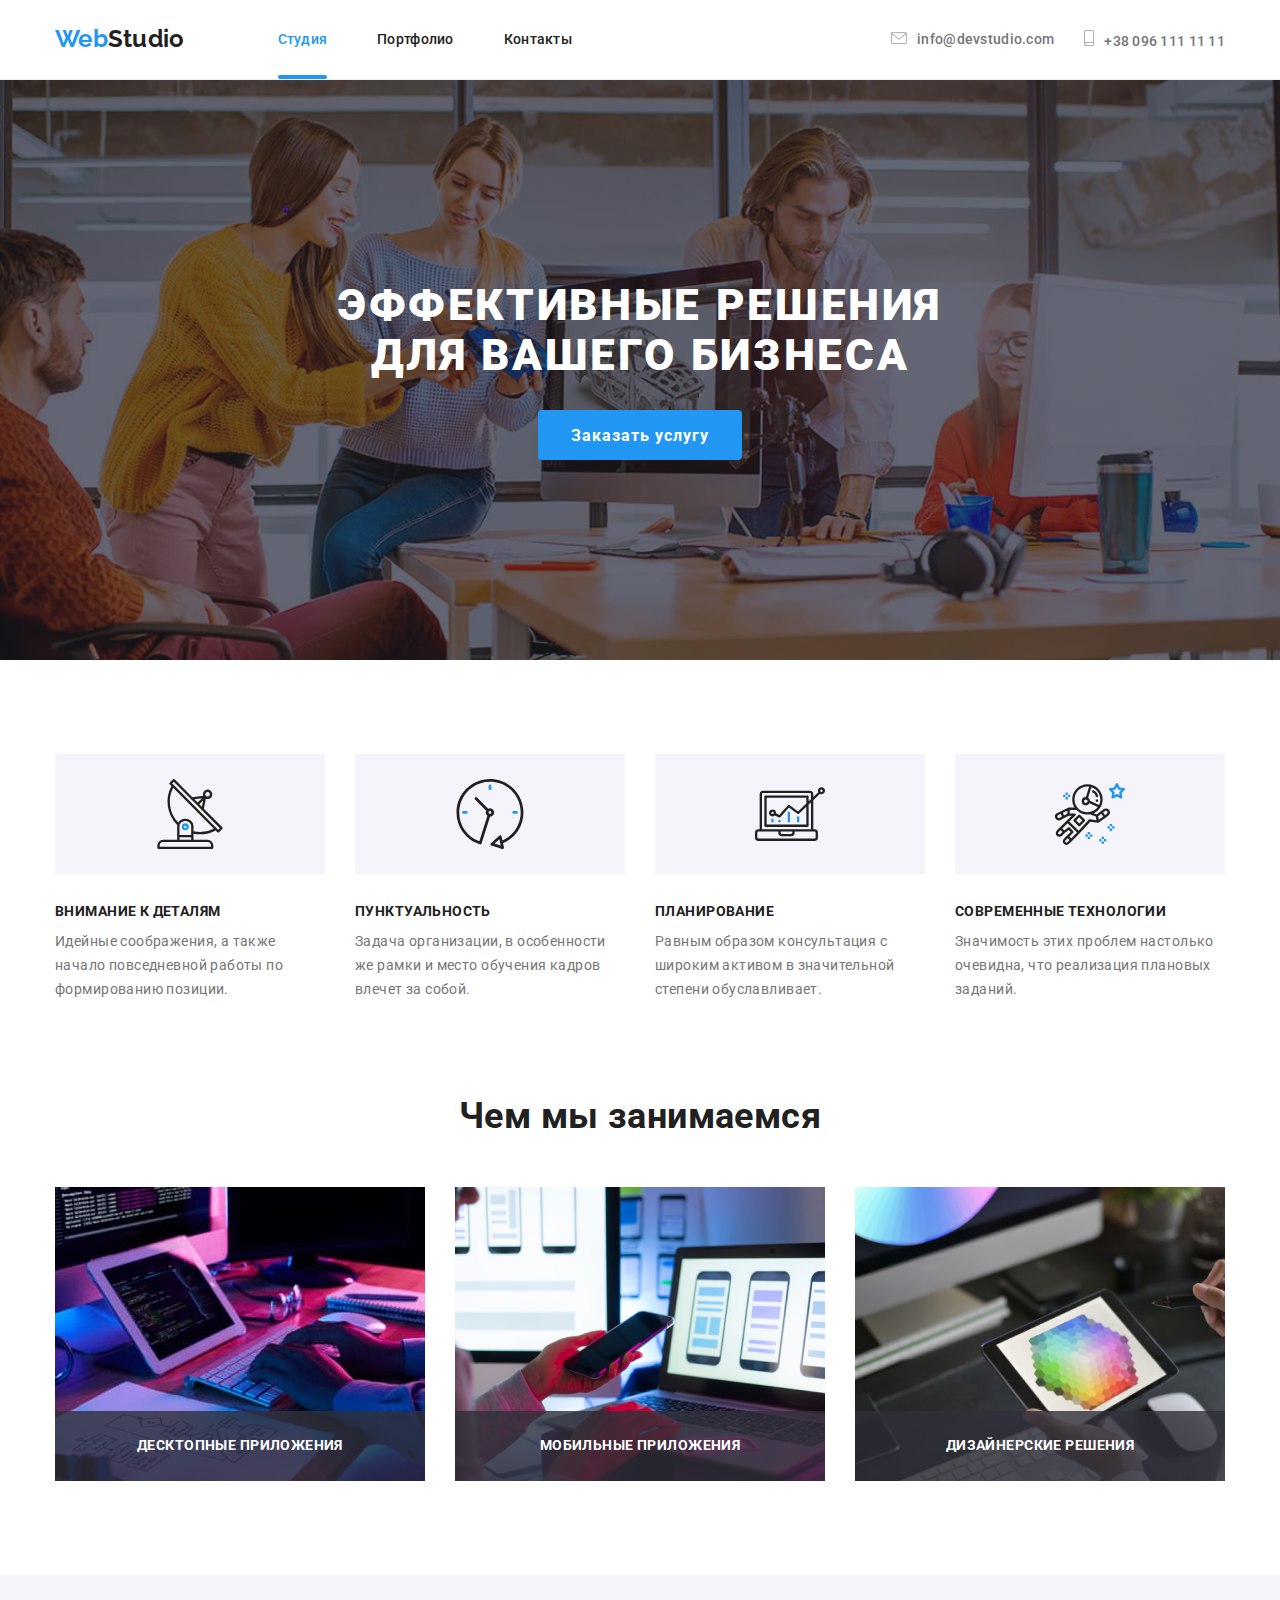
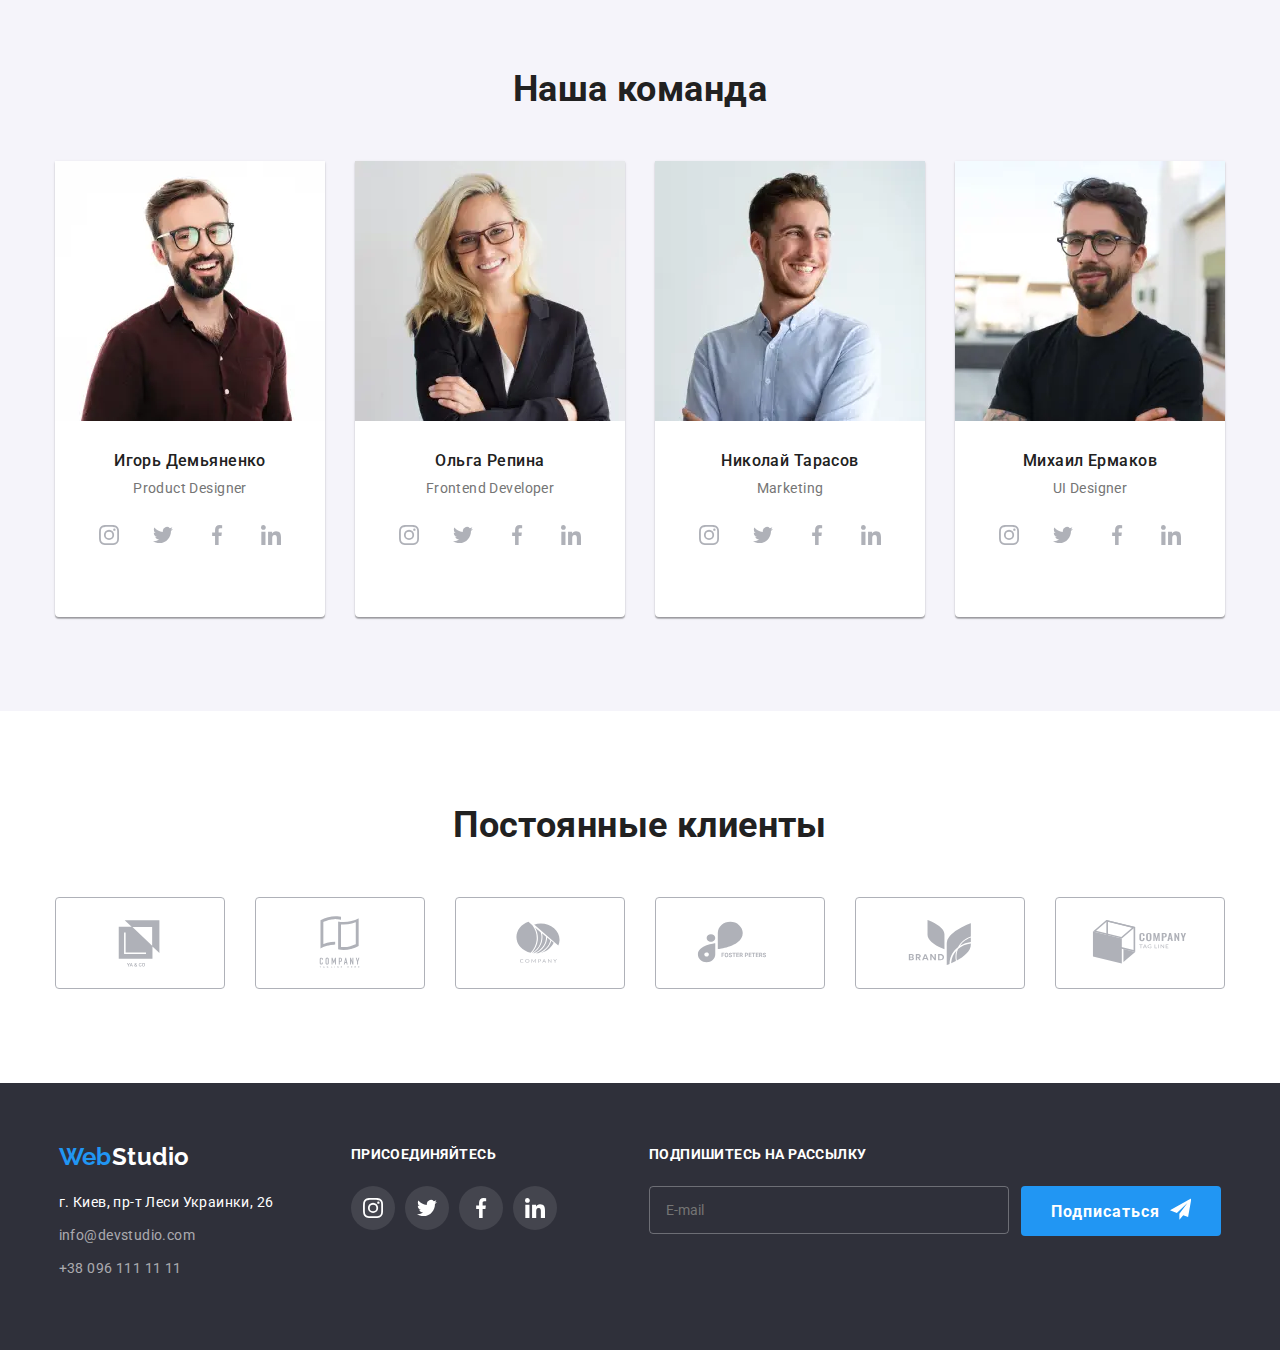
==== commit 3b18a215: "Changing margin on padding" ====
--- a/index.html
+++ b/index.html
@@ -132,7 +132,7 @@
 
       <section class="section section--background">
     <!-- main -->
-      <div class="container">
+      <div class="container container--spacing">
         <h1 class="main__title">Эффективные решения для вашего бизнеса</h1>
         <button class="main__button" type="button" data-modal-open>
           Заказать услугу
--- a/css/main.min.css
+++ b/css/main.min.css
@@ -1,2 +1,2 @@
-:root{--title-color: #212121;--active-linc-color: #2196f3;--text-color: #757575;--header-white: #ffffff;--background-team: #f5f4fa;--background-footer-color: #2f303a;--contact-footer-color: rgba(255, 255, 255, 0.6);--portfolio-border-color: #eeeeee;--header-border-color: #ececec;--pictures-annotation-color: rgba(47, 48, 58, 0.8);--social-network-rest: #afb1b8;--social-network-footer: rgba(255, 255, 255, 0.1);--modal-alpha: rgba(0, 0, 0, 0.2);--modal-button-color: #000;--invisible: rgba(0, 0, 0, 0);--footer-form-email: rgba(255, 255, 255, 0.3);--modal-form-border: rgba(33, 33, 33, 0.2)}.visually-hidden{position:absolute;width:1px;height:1px;margin:-1px;border:0;padding:0;white-space:nowrap;clip-path:inset(100%);clip:rect(0 0 0 0);overflow:hidden}html{box-sizing:border-box}*,*::after,*::before{box-sizing:inherit}body{font-family:"Roboto", "Raleway", sans-serif;font-style:normal;color:var(--title-color, black);font-size:14px;font-weight:normal;line-height:1.14;letter-spacing:0.03em}ul{padding:0;margin:0}h1,h2,h3,h4,h5,h6,p{margin:0;padding:0}img{display:block}.address{font-style:normal;margin-bottom:9px}.container{padding:0px 15px;margin:0 auto;width:100%}@media screen and (min-width: 480px){.container{width:480px}}@media screen and (min-width: 768px){.container{width:768px}}@media screen and (min-width: 1200px){.container{width:1200px}}.container--flex{display:flex;align-items:center}.container--centering{padding-top:60px;padding-bottom:70px}@media screen and (min-width: 768px){.container--centering{display:flex;flex-wrap:wrap;justify-content:space-around}}@media screen and (min-width: 1200px){.container--centering{padding-bottom:60px}}.container--space{margin-top:60px}@media screen and (min-width: 1200px){.container--space{margin-top:94px}}.logo{text-decoration:none;font-family:"Raleway", sans-serif;font-size:24px;font-weight:bold;line-height:1.19;color:var(--active-linc-color, lightblue)}.logo__header{color:var(--title-color, black)}.logo__footer{color:var(--header-white, white)}.backdrop{position:fixed;z-index:20;overflow-y:scroll;top:0;width:100vw;height:100vh;background-color:var(--modal-alpha)}.backdrop.is-hidden{opacity:0;pointer-events:none;visibility:hidden}.burger-menu.is-hidden{display:none;pointer-events:none;visibility:hidden}.modal{position:absolute;top:50%;left:50%;transform:translate(-50%, -50%);width:350px;padding-bottom:40px;text-align:center;background-color:var(--header-white, white)}@media screen and (min-width: 480px){.modal{width:390px}}@media screen and (min-width: 768px){.modal{width:450px}}@media screen and (min-width: 1200px){.modal{width:528px}}.modal__button{display:flex;justify-content:center;align-items:center;width:30px;height:30px;padding:0;margin-left:auto;margin-top:8px;margin-right:8px;background-color:var(--header-white, white);border:1px solid rgba(0,0,0,0.1);border-radius:50%;cursor:pointer;transition-duration:250ms;transition-timing-function:cubic-bezier(0.4, 0, 0.2, 1)}.modal__svg{width:11px;height:11px;fill:var(--modal-button-color);transition-duration:250ms;transition-timing-function:cubic-bezier(0.4, 0, 0.2, 1)}.modal__button:hover .modal__svg,.modal__button:focus .modal__svg{fill:var(--active-linc-color)}.modal__title{margin-bottom:12px;font-size:12px;font-weight:bold;line-height:1.15}@media screen and (min-width: 480px){.modal__title{font-size:14px}}@media screen and (min-width: 768px){.modal__title{font-size:18px}}@media screen and (min-width: 1200px){.modal__title{font-size:20px}}.section{margin-bottom:60px}@media screen and (min-width: 1200px){.section{margin-bottom:94px}}.section--background{letter-spacing:0.06em;text-align:center;color:var(--header-white);padding:118px 0;max-width:480px;height:400px;background-image:linear-gradient(to right, rgba(47,48,58,0.4), rgba(47,48,58,0.4)),url("../images/hero_directory/hero1.jpg");background-color:var(--background-footer-color, gray);background-size:cover;background-repeat:no-repeat;background-position:center}@media (min-device-pixel-ratio: 2), (-webkit-min-device-pixel-ratio: 2), (min-resolution: 192dpi), (min-resolution: 2dppx){.section--background{background-image:linear-gradient(to right, rgba(47,48,58,0.4), rgba(47,48,58,0.4)),url("../images/hero_directory/hero1@2x.jpg")}}@media screen and (min-width: 481px){.section--background{background-image:linear-gradient(to right, rgba(47,48,58,0.4), rgba(47,48,58,0.4)),url("../images/hero_directory/hero2.jpg");padding:118px 0;max-width:100%;height:100%}}@media screen and (min-width: 481px) and (min-device-pixel-ratio: 2), screen and (min-width: 481px) and (-webkit-min-device-pixel-ratio: 2), screen and (min-width: 481px) and (min-resolution: 192dpi), screen and (min-width: 481px) and (min-resolution: 2dppx){.section--background{background-image:linear-gradient(to right, rgba(47,48,58,0.4), rgba(47,48,58,0.4)),url("../images/hero_directory/hero2@2x.jpg")}}@media screen and (min-width: 768px){.section--background{background-image:linear-gradient(to right, rgba(47,48,58,0.4), rgba(47,48,58,0.4)),url("../images/hero_directory/hero3.jpg");padding:200px 0;max-height:100%;max-width:100%}}@media screen and (min-width: 768px) and (min-device-pixel-ratio: 2), screen and (min-width: 768px) and (-webkit-min-device-pixel-ratio: 2), screen and (min-width: 768px) and (min-resolution: 192dpi), screen and (min-width: 768px) and (min-resolution: 2dppx){.section--background{background-image:linear-gradient(to right, rgba(47,48,58,0.4), rgba(47,48,58,0.4)),url("../images/hero_directory/hero3@2x.jpg")}}.section--features{padding-bottom:0}@media screen and (max-width: 1199px){.section--pictures{display:none}}.section--band{background-color:var(--background-team);padding:60px 0}@media screen and (min-width: 1200px){.section--band{padding:94px}}.title{font-size:28px;line-height:1.14;text-align:center;margin-bottom:50px}@media screen and (min-width: 1200px){.title{font-size:36px;line-height:1.16}}.header{display:flex;z-index:10;top:0;width:100%;height:80px;background-color:var(--header-white, white);border-bottom:1px solid var(--header-border-color);font-weight:500;letter-spacing:0.02em}@media screen and (max-width: 768px){.header{height:60px}}.navigation{display:flex;width:100%;align-items:center}.nav{margin:0 auto 0 auto}@media screen and (max-width: 767px){.nav{display:none}}.nav__item{list-style:none;padding:0;margin:0;display:flex}.nav__item li:not(:last-child){margin-right:50px}.nav__link{text-decoration:none;color:inherit;display:block;padding-top:32px}.contacts{display:flex;align-items:center;list-style:none}@media screen and (max-width: 767px){.contacts{display:none}}.contacts__into{list-style:none}@media screen and (min-width: 1200px){.contacts__into{align-items:center;display:flex}}@media screen and (max-width: 1199px){.contacts__into li:not(:last-child){margin-bottom:10px}}@media screen and (min-width: 1200px){.contacts__into li:not(:last-child){margin-right:30px}}.contacts__item{text-decoration:none;color:var(--text-color, gray);transition-duration:250ms;transition-timing-function:cubic-bezier(0.4, 0, 0.2, 1)}.contact__svg{margin-right:10px;fill:var(--social-network-rest, gray);transition-duration:250ms;transition-timing-function:cubic-bezier(0.4, 0, 0.2, 1)}.contacts__item:hover .contact__svg,.contacts__item:focus .contact__svg{fill:var(--active-linc-color, lightblue)}.contact__svg--envelope-icon{width:16px;height:12px}.contact__svg--smartphone-icon{width:10px;height:16px}.nav__link,.contacts__item{transition-duration:250ms;transition-timing-function:cubic-bezier(0.4, 0, 0.2, 1)}.nav__link:hover,.nav__link:focus,.contacts__item:hover,.contacts__item:focus{color:var(--active-linc-color, lightblue)}@media screen and (min-width: 768px){.nav__link::after{display:block;content:"";margin-top:28px;width:inherit;height:4px;background-color:var(--active-linc-color);border-radius:2px;transition-duration:250ms;transition-timing-function:cubic-bezier(0.4, 0, 0.2, 1);opacity:0}}.nav__link::after:hover::after{opacity:1}.nav__link--active{color:var(--active-linc-color, lightblue)}@media screen and (min-width: 768px){.nav__link--active::after{opacity:1}}.burger-button{margin:0 8px 0 auto;padding:0;border:none;background-color:transparent;cursor:pointer}@media screen and (min-width: 768px){.burger-button{display:none}}.burger-button .burger-button__item{width:24px;height:16px;transition-duration:250ms;transition-timing-function:cubic-bezier(0.4, 0, 0.2, 1)}.burger-button .burger-button__item:hover,.burger-button .burger-button__item:focus{fill:crimson}.burger-button .burger-button:hover .burger-button__item,.burger-button .burger-button:focus .burger-button__item{fill:var(--active-linc-color)}.burger-menu{padding:48px 40px;background-color:var(--header-white, white)}@media screen and (max-width: 767px){.burger-menu{position:fixed;width:100%;height:100vh;left:0;top:0}.burger-menu.is-open{display:block}}@media screen and (min-width: 768px){.burger-menu{display:flex}}.burger-menu__button{position:absolute;top:21px;right:25px;border:none;background-color:transparent;cursor:pointer}.burger-menu__icon{width:19px;height:19px;transition-duration:250ms;transition-timing-function:cubic-bezier(0.4, 0, 0.2, 1)}.burger-menu__button:hover .burger-menu__icon,.burger-menu__button:focus .burger-menu__icon{fill:var(--active-linc-color)}.burger-menu__into{display:flex;flex-direction:column;justify-content:space-between;height:100%}.burger-network{display:flex;list-style:none;flex-wrap:wrap}@media screen and (min-width: 768px){.burger-network{display:none}}.burger-network__item{font-size:18px;line-height:1.22;color:var(--active-linc-color, lightblue)}.burger-network__item:not(:last-child){margin-right:10px;padding-right:10px;border-right:1px solid var(--modal-form-border)}@media screen and (max-width: 440px){.burger-network__item{margin-bottom:5px}}.burger-nav__item{list-style:none}.burger-nav__item li:not(:last-child){margin-right:50px}@media screen and (max-width: 767px){.burger-nav__item li:not(:last-child){margin-bottom:32px}}.burger-nav__link{text-decoration:none;color:inherit}@media screen and (max-width: 767px){.burger-nav__link{font-size:40px;line-height:1.18}}.burger-nav__link,.burger-contacts__item{transition-duration:250ms;transition-timing-function:cubic-bezier(0.4, 0, 0.2, 1)}.burger-nav__link:hover,.burger-nav__link:focus,.burger-contacts__item:hover,.burger-contacts__item:focus{color:var(--active-linc-color, lightblue)}.burger-nav__link--active{color:var(--active-linc-color, lightblue)}.burger-contacts__into{margin-bottom:64px;align-items:center;list-style:none;padding:0;margin-left:auto}.burger-contacts__into li:not(:last-child){margin-bottom:32px}.burger-contacts__item{text-decoration:none;color:var(--text-color, gray);font-size:24px;line-height:1.17;transition-duration:250ms;transition-timing-function:cubic-bezier(0.4, 0, 0.2, 1)}.main__title{font-size:44px;font-weight:900;line-height:1.36;letter-spacing:0.06em;text-transform:uppercase;max-width:696px;margin:0 auto;margin-bottom:30px}@media screen and (max-width: 480px){.main__title{font-size:26px;letter-spacing:1.6}}.main__button{color:var(--header-white, white);background-color:var(--active-linc-color, lightblue);font-family:inherit;font-size:16px;font-weight:bold;line-height:1.87;letter-spacing:0.06em;cursor:pointer;min-width:200px;height:50px;border-radius:4px;padding:10px 32px;text-align:center;border:1px solid transparent;transition-duration:250ms;transition-timing-function:cubic-bezier(0.4, 0, 0.2, 1)}.main__button:hover,.main__button:focus{background-color:#188ce8}.features{list-style:none;text-align:left;padding:0}@media screen and (min-width: 480px){.features{display:block}}@media screen and (min-width: 768px) and (max-width: 1199px){.features{display:flex;flex-wrap:wrap}}@media screen and (min-width: 1200px){.features{display:flex}}.features__item{max-width:450px;margin-bottom:30px}.features__item::before{display:block;content:"";height:120px;margin-bottom:30px;background-repeat:no-repeat;background-size:contain;background-position:center;background-color:var(--background-team, gray)}@media screen and (min-width: 768px){.features__item{width:calc((100% - 30px) / 2)}}@media screen and (min-width: 768px) and (max-width: 1199px){.features__item:nth-last-child(-n+2){margin-bottom:0}}@media screen and (min-width: 768px) and (max-width: 1199px){.features__item:not(:nth-child(2n+2)){margin-right:30px}}@media screen and (min-width: 1200px){.features__item:not(:last-child){margin-right:30px}}.features__item.antenna__icon::before{background-image:url("../images/svg_directory/svg__features/antenna_vector.svg");background-size:70px}.features__item.clock__icon::before{background-image:url("../images/svg_directory/svg__features/clock_vector.svg");background-size:70px}.features__item.diagram__icon::before{background-image:url("../images/svg_directory/svg__features/diagram_vector.svg");background-size:70px}.features__item.astronaut__icon::before{background-image:url("../images/svg_directory/svg__features/astronaut_vector.svg");background-size:70px}.features__title{font-size:14px;text-align:center;text-transform:uppercase;margin-bottom:10px}@media screen and (min-width: 768px){.features__title{text-align:left}}.features__title--positining{margin:0;color:var(--header-white, white);text-align:center}.features__text{color:var(--text-color, gray);line-height:1.7;margin:0}.pictures{display:flex;justify-content:center;padding:0;list-style:none}.pictures__item{position:relative}.pictures__item:not(:last-child){margin-right:30px}.pictures__annotation{position:absolute;bottom:0;padding-top:27px;padding-bottom:27px;width:100%;text-align:center;background-color:var(--pictures-annotation-color)}.team{list-style:none;display:block}@media screen and (min-width: 768px){.team{display:flex;flex-wrap:wrap}}.team__item{text-align:center;line-height:1.19;padding-bottom:24px;background-color:var(--header-white, white);border-radius:0px 0px 4px 4px;box-shadow:0px 1px 3px rgba(0,0,0,0.12),0px 1px 1px rgba(0,0,0,0.14),0px 2px 1px rgba(0,0,0,0.2)}@media screen and (min-width: 1200px){.team__item{padding-bottom:30px}}@media screen and (max-width: 767px){.team__item:not(:last-child){margin-bottom:30px}}@media screen and (min-width: 768px) and (max-width: 1199px){.team__item:not(:nth-last-child(-n+2)){margin-bottom:30px}}@media screen and (min-width: 768px) and (max-width: 1199px){.team__item:not(:nth-child(2n+2)){margin-right:30px}}@media screen and (min-width: 1200px){.team__item:not(:last-child){margin-right:30px}}.team__photo{width:100%}.team__photo,.portfolio__image{display:block}.team__info{padding-top:30px}.team__name{font-size:16px;font-weight:500;margin-bottom:10px}.team__prof{color:var(--text-color, gray);margin-bottom:16px}.network{list-style:none;display:flex;justify-content:center;margin-bottom:24px}@media screen and (min-width: 1200px){.network{margin-bottom:30px}}.network__into:not(:last-child){margin-right:10px}.network__link{display:flex;cursor:pointer;width:44px;height:44px;justify-content:center;align-items:center;border-radius:50%;transition-duration:250ms;transition-timing-function:cubic-bezier(0.4, 0, 0.2, 1)}.network__link:hover,.network__link:focus{background:var(--active-linc-color, teal)}.network__svg{width:20px;height:20px;fill:var(--social-network-rest, gray);transition-duration:250ms;transition-timing-function:cubic-bezier(0.4, 0, 0.2, 1)}.network__link:hover .network__svg,.network__link:focus .network__svg{fill:var(--header-white, white)}.client{list-style:none;display:flex}@media screen and (max-width: 1199px){.client{flex-wrap:wrap}}.client__item{width:calc((100% - 30px) / 2)}@media screen and (min-width: 768px) and (max-width: 1199px){.client__item{width:calc((100% - 60px) / 3);margin-right:30px}}@media screen and (max-width: 1199px){.client__item:not(:nth-child(2n+2)){margin-right:30px}}@media screen and (max-width: 767px){.client__item:nth-child(-n+4){margin-bottom:30px}}@media screen and (min-width: 768px) and (max-width: 1199px){.client__item:nth-child(-n+3){margin-bottom:30px}}@media screen and (min-width: 768px){.client__item:nth-child(3n+3){margin-right:0px}}@media screen and (min-width: 1200px){.client__item:not(:last-child){margin-right:30px}}.client__brand{display:flex;justify-content:center;align-items:center;border:1px solid var(--social-network-rest, gray);border-radius:4px;height:92px;transition-duration:250ms;transition-timing-function:cubic-bezier(0.4, 0, 0.2, 1)}.client__brand:hover,.client__brand:focus{border:1px solid var(--active-linc-color, teal)}.client__svg{width:106px;height:60px;fill:var(--social-network-rest, gray);transition-duration:250ms;transition-timing-function:cubic-bezier(0.4, 0, 0.2, 1)}.client__brand:hover .client__svg,.client__brand:focus .client__svg{fill:var(--active-linc-color, teal)}.filter{list-style:none;justify-content:left;display:flex;flex-wrap:wrap;margin-bottom:50px}@media screen and (min-width: 768px){.filter{justify-content:center}}.filter li:not(:last-child){margin-right:8px}@media screen and (max-width: 767px){.filter li:not(:nth-last-child(-n+2)){margin-bottom:15px}}.filter__button{font-family:inherit;font-size:16px;font-weight:500;line-height:1.62;letter-spacing:0.03em;cursor:pointer;color:inherit;background-color:var(--background-team);border-radius:4px;padding:6px 22px;text-align:center;border:1px solid transparent;white-space:nowrap;transition-duration:250ms;transition-timing-function:cubic-bezier(0.4, 0, 0.2, 1)}.filter__button:hover,.filter__button:focus{color:var(--header-white, white);background-color:var(--active-linc-color, lightblue);box-shadow:0px 3px 1px rgba(0,0,0,0.1),0px 1px 2px rgba(0,0,0,0.08),0px 2px 2px rgba(0,0,0,0.12)}.portfolio__items{list-style:none;display:block}@media screen and (min-width: 768px){.portfolio__items{display:flex;flex-wrap:wrap}}.portfolio__project{transition-duration:250ms;transition-timing-function:cubic-bezier(0.4, 0, 0.2, 1)}@media screen and (min-width: 768px) and (max-width: 1199px){.portfolio__project{flex-basis:calc((100% - 30px) / 2)}}@media screen and (min-width: 1200px){.portfolio__project{flex-basis:calc((100% - 60px) / 3)}}.portfolio__project:hover{cursor:pointer;box-shadow:0px 1px 1px rgba(0,0,0,0.12),0px 4px 4px rgba(0,0,0,0.06),1px 4px 6px rgba(0,0,0,0.16)}.portfolio__project:not(:last-child){margin-bottom:30px}@media screen and (min-width: 768px) and (max-width: 1199px){.portfolio__project:not(:nth-last-child(-n+2)){margin-bottom:30px}}@media screen and (min-width: 768px) and (max-width: 1199px){.portfolio__project:not(:nth-child(2n+2)){margin-right:30px}}@media screen and (min-width: 1200px){.portfolio__project:not(:nth-child(3n+3)){margin-right:30px}}.portfolio__thumb{position:relative;overflow:hidden}.portfolio__img{width:100%}.portfolio__window{position:absolute;bottom:0;width:100%;height:100%;font-size:18px;font-weight:normal;line-height:1.5;color:#ffffff;text-align:left;background-color:rgba(33,150,243,0.9);transform:translateY(100%);transition:transform 250ms cubic-bezier(0.4, 0, 0.2, 1)}.portfolio__window p{padding:63px 24px}.portfolio__project:hover .portfolio__window{transform:translateY(0)}.portfolio__item{padding:20px 24px;border-left:1px solid var(--portfolio-border-color, gray);border-right:1px solid var(--portfolio-border-color, gray);border-bottom:1px solid var(--portfolio-border-color, gray)}.portfolio__title{font-size:18px;line-height:2;letter-spacing:0.06em;margin-bottom:4px}.portfolio__specialization{font-size:16px;line-height:1.87;color:var(--text-color, gray)}.form-modal__item{padding-left:40px;padding-right:40px;margin-bottom:30px;text-align:left}.form-modal__list{margin-bottom:10px;list-style:none}.form-modal__list.list__textarea{margin-bottom:20px}.form-modal__list.list__checkbox .form-modal__label{letter-spacing:0.03em;font-size:10px;line-height:1.2}@media screen and (min-width: 768px){.form-modal__list.list__checkbox .form-modal__label{font-size:12px;line-height:1.2}}@media screen and (min-width: 1200px){.form-modal__list.list__checkbox .form-modal__label{font-size:14px;line-height:1.7}}.form-modal__into{position:relative}.form-modal__label{display:block;margin-bottom:4px;font-size:12px;letter-spacing:0.01em;color:var(--text-color)}.form-modal__input{width:100%;height:40px;padding:12px 12px 12px 42px;border:1px solid var(--modal-form-border);border-radius:4px;outline:none;transition-duration:250ms;transition-timing-function:cubic-bezier(0.4, 0, 0.2, 1)}.form-modal__input:hover,.form-modal__input:focus{border:1px solid var(--active-linc-color)}.form-modal__input.comment{display:block;height:120px;padding:12px 16px;resize:none}.form-modal__svg{position:absolute;transition-duration:250ms;transition-timing-function:cubic-bezier(0.4, 0, 0.2, 1);top:50%;transform:translateY(-50%)}.form-modal__svg.man__svg{width:12px;height:12px;left:15px;fill:var(--modal-button-color, black)}.form-modal__svg.telephone__svg{width:13px;height:13px;left:14px}.form-modal__svg.envelope__svg{width:15px;height:12px;left:13.5px}.form-modal__input:hover+.form-modal__svg,.form-modal__input:focus+.form-modal__svg{fill:var(--active-linc-color)}.form-modal__link{text-decoration:underline;color:var(--active-linc-color)}.form-modal__label.label__checkbox{display:flex;justify-content:center;align-items:center}.form-modal__label.label__checkbox::before{content:"";display:block;width:12px;height:11px;margin-right:8px;border:1px solid var(--modal-button-color, black);border-radius:2px;cursor:pointer}@media screen and (min-width: 1200px){.form-modal__label.label__checkbox::before{width:16px;height:15px}}.form-modal__checkbox:checked+.form-modal__label.label__checkbox::before{background-image:url(../images/svg_directory/box-check_svg.svg);background-position:center;background-repeat:no-repeat;background-size:contain;border:none}.footer{color:var(--header-white, white);background-color:var(--background-footer-color, black);line-height:1.7;text-align:center}@media screen and (min-width: 480px){.footer{text-align:center}}@media screen and (min-width: 1200px){.footer{text-align:left}}.footer__contacts{list-style:none;padding:0}.footer__contacts li:not(:last-child){margin-bottom:9px}.footer__contact{display:block;text-decoration:none;color:var(--contact-footer-color, white)}.footer .logo{display:block;margin-bottom:20px}.footer__contact{transition-duration:250ms;transition-timing-function:cubic-bezier(0.4, 0, 0.2, 1)}.footer__contact:hover,.footer__contact:focus{color:var(--active-linc-color, lightblue)}@media screen and (max-width: 1199px){.footer__feedback{margin-bottom:60px}}@media screen and (min-width: 1200px){.footer__feedback{margin-right:70px}}@media screen and (min-width: 1200px){.footer-network{margin-right:85px}}.features__title--positioning{text-align:center;margin-bottom:20px}@media screen and (min-width: 1200px){.features__title--positioning{text-align:left}}.network--positioning{padding:0;justify-content:center;margin-bottom:60px}.network__link{background:var(--social-network-footer, gray);border-radius:50%}.network--positioning .network__link:hover,.network--positioning .network__link:focus{background:var(--active-linc-color, teal)}.network__svg--positioning{fill:var(--header-white)}@media screen and (min-width: 768px){.form__footer-item{width:100%}}@media screen and (min-width: 1200px){.form__footer-item{display:flex}}.form-mail__footer{width:100%;padding:15px 16px;color:var(--contact-footer-color);background-color:var(--invisible);border:1px solid var(--footer-form-email);border-radius:4px;outline:none;max-width:450px;margin-bottom:20px}@media screen and (min-width: 480px){.form-mail__footer{max-width:450px;margin-bottom:20px}}@media screen and (min-width: 1200px){.form-mail__footer{min-width:358px;margin-right:12px}}.main__button--flex{display:inline-flex;padding:10px 29px}.form-footer__svg{width:24px;height:24px;margin-left:10px;justify-content:center;align-items:center;fill:var(--header-white, white)}
+:root{--title-color: #212121;--active-linc-color: #2196f3;--text-color: #757575;--header-white: #ffffff;--background-team: #f5f4fa;--background-footer-color: #2f303a;--contact-footer-color: rgba(255, 255, 255, 0.6);--portfolio-border-color: #eeeeee;--header-border-color: #ececec;--pictures-annotation-color: rgba(47, 48, 58, 0.8);--social-network-rest: #afb1b8;--social-network-footer: rgba(255, 255, 255, 0.1);--modal-alpha: rgba(0, 0, 0, 0.2);--modal-button-color: #000;--invisible: rgba(0, 0, 0, 0);--footer-form-email: rgba(255, 255, 255, 0.3);--modal-form-border: rgba(33, 33, 33, 0.2)}.visually-hidden{position:absolute;width:1px;height:1px;margin:-1px;border:0;padding:0;white-space:nowrap;clip-path:inset(100%);clip:rect(0 0 0 0);overflow:hidden}html{box-sizing:border-box}*,*::after,*::before{box-sizing:inherit}body{font-family:"Roboto", "Raleway", sans-serif;font-style:normal;color:var(--title-color, black);font-size:14px;font-weight:normal;line-height:1.14;letter-spacing:0.03em}ul{padding:0;margin:0}h1,h2,h3,h4,h5,h6,p{margin:0;padding:0}img{display:block}.address{font-style:normal;margin-bottom:9px}.container{padding:0px 15px;margin:0 auto;width:100%}@media screen and (min-width: 480px){.container{width:480px}}@media screen and (min-width: 768px){.container{width:768px}}@media screen and (min-width: 1200px){.container{width:1200px}}.container--spacing{padding:0 60px 0 60px}@media screen and (min-width: 768px){.container--spacing{padding:0 204px 0 204px}}@media screen and (min-width: 1600px){.container--spacing{padding:0 452px 0 452px}}.container--flex{display:flex;align-items:center}.container--centering{padding-top:60px;padding-bottom:70px}@media screen and (min-width: 768px){.container--centering{display:flex;flex-wrap:wrap;justify-content:space-around}}@media screen and (min-width: 1200px){.container--centering{padding-bottom:60px}}.logo{text-decoration:none;font-family:"Raleway", sans-serif;font-size:24px;font-weight:bold;line-height:1.19;color:var(--active-linc-color, lightblue)}.logo__header{color:var(--title-color, black)}@media screen and (min-width: 768px){.logo__header{margin-right:88px}}@media screen and (min-width: 1200px){.logo__header{margin-right:93px}}.logo__footer{color:var(--header-white, white)}.backdrop{position:fixed;z-index:20;overflow-y:scroll;top:0;width:100vw;height:100vh;background-color:var(--modal-alpha)}.backdrop.is-hidden{opacity:0;pointer-events:none;visibility:hidden}.burger-menu.is-hidden{display:none;pointer-events:none;visibility:hidden}.modal{position:absolute;top:50%;left:50%;transform:translate(-50%, -50%);width:350px;padding-bottom:40px;text-align:center;background-color:var(--header-white, white)}@media screen and (min-width: 480px){.modal{width:390px}}@media screen and (min-width: 768px){.modal{width:450px}}@media screen and (min-width: 1200px){.modal{width:528px}}.modal__button{display:flex;justify-content:center;align-items:center;width:30px;height:30px;padding:0;margin-left:auto;margin-top:8px;margin-right:8px;background-color:var(--header-white, white);border:1px solid rgba(0,0,0,0.1);border-radius:50%;cursor:pointer;transition-duration:250ms;transition-timing-function:cubic-bezier(0.4, 0, 0.2, 1)}.modal__svg{width:11px;height:11px;fill:var(--modal-button-color);transition-duration:250ms;transition-timing-function:cubic-bezier(0.4, 0, 0.2, 1)}.modal__button:hover .modal__svg,.modal__button:focus .modal__svg{fill:var(--active-linc-color)}.modal__title{margin-bottom:12px;font-size:12px;font-weight:bold;line-height:1.15}@media screen and (min-width: 480px){.modal__title{font-size:14px}}@media screen and (min-width: 768px){.modal__title{font-size:18px}}@media screen and (min-width: 1200px){.modal__title{font-size:20px}}.section{padding-top:60px;padding-bottom:60px}@media screen and (min-width: 1200px){.section{padding-bottom:94px;padding-top:94px}}.section--background{letter-spacing:0.06em;text-align:center;color:var(--header-white);padding:118px 0;max-width:480px;height:400px;background-image:linear-gradient(to right, rgba(47,48,58,0.4), rgba(47,48,58,0.4)),url("../images/hero_directory/hero1.jpg");background-color:var(--background-footer-color, gray);background-size:cover;background-repeat:no-repeat;background-position:center}@media (min-device-pixel-ratio: 2), (-webkit-min-device-pixel-ratio: 2), (min-resolution: 192dpi), (min-resolution: 2dppx){.section--background{background-image:linear-gradient(to right, rgba(47,48,58,0.4), rgba(47,48,58,0.4)),url("../images/hero_directory/hero1@2x.jpg")}}@media screen and (min-width: 481px){.section--background{background-image:linear-gradient(to right, rgba(47,48,58,0.4), rgba(47,48,58,0.4)),url("../images/hero_directory/hero2.jpg");padding:118px 0;max-width:100%;height:100%}}@media screen and (min-width: 481px) and (min-device-pixel-ratio: 2), screen and (min-width: 481px) and (-webkit-min-device-pixel-ratio: 2), screen and (min-width: 481px) and (min-resolution: 192dpi), screen and (min-width: 481px) and (min-resolution: 2dppx){.section--background{background-image:linear-gradient(to right, rgba(47,48,58,0.4), rgba(47,48,58,0.4)),url("../images/hero_directory/hero2@2x.jpg")}}@media screen and (min-width: 768px){.section--background{background-image:linear-gradient(to right, rgba(47,48,58,0.4), rgba(47,48,58,0.4)),url("../images/hero_directory/hero3.jpg");padding:200px 0;max-height:100%;max-width:100%}}@media screen and (min-width: 768px) and (min-device-pixel-ratio: 2), screen and (min-width: 768px) and (-webkit-min-device-pixel-ratio: 2), screen and (min-width: 768px) and (min-resolution: 192dpi), screen and (min-width: 768px) and (min-resolution: 2dppx){.section--background{background-image:linear-gradient(to right, rgba(47,48,58,0.4), rgba(47,48,58,0.4)),url("../images/hero_directory/hero3@2x.jpg")}}@media screen and (min-width: 1199px){.section--features{padding-bottom:0}}@media screen and (max-width: 1199px){.section--pictures{display:none}}.section--band{background-color:var(--background-team)}.title{text-align:center;margin-bottom:30px;font-size:28px;line-height:1.14}@media screen and (min-width: 1200px){.title{margin-bottom:50px;font-size:36px;line-height:1.16}}.header{display:flex;z-index:10;top:0;width:100%;height:80px;background-color:var(--header-white, white);border-bottom:1px solid var(--header-border-color);font-weight:500;letter-spacing:0.02em}@media screen and (max-width: 768px){.header{height:60px}}.navigation{display:flex;width:100%;align-items:center}.nav{margin-right:auto}@media screen and (max-width: 767px){.nav{display:none}}.nav__item{list-style:none;padding:0;margin:0;display:flex}.nav__item li:not(:last-child){margin-right:50px}.nav__link{text-decoration:none;color:inherit;display:block;padding-top:32px}.contacts{display:flex;align-items:center;list-style:none}@media screen and (max-width: 767px){.contacts{display:none}}.contacts__into{list-style:none}@media screen and (min-width: 1200px){.contacts__into{align-items:center;display:flex}}@media screen and (max-width: 1199px){.contacts__into li:not(:last-child){margin-bottom:10px}}@media screen and (min-width: 1200px){.contacts__into li:not(:last-child){margin-right:30px}}.contacts__item{text-decoration:none;color:var(--text-color, gray);transition-duration:250ms;transition-timing-function:cubic-bezier(0.4, 0, 0.2, 1)}.contact__svg{margin-right:10px;fill:var(--social-network-rest, gray);transition-duration:250ms;transition-timing-function:cubic-bezier(0.4, 0, 0.2, 1)}.contacts__item:hover .contact__svg,.contacts__item:focus .contact__svg{fill:var(--active-linc-color, lightblue)}.contact__svg--envelope-icon{width:16px;height:12px}.contact__svg--smartphone-icon{width:10px;height:16px}.nav__link,.contacts__item{transition-duration:250ms;transition-timing-function:cubic-bezier(0.4, 0, 0.2, 1)}.nav__link:hover,.nav__link:focus,.contacts__item:hover,.contacts__item:focus{color:var(--active-linc-color, lightblue)}@media screen and (min-width: 768px){.nav__link::after{display:block;content:"";margin-top:28px;width:inherit;height:4px;background-color:var(--active-linc-color);border-radius:2px;transition-duration:250ms;transition-timing-function:cubic-bezier(0.4, 0, 0.2, 1);opacity:0}}.nav__link::after:hover::after{opacity:1}.nav__link--active{color:var(--active-linc-color, lightblue)}@media screen and (min-width: 768px){.nav__link--active::after{opacity:1}}.burger-button{margin:0 8px 0 auto;padding:0;border:none;background-color:transparent;cursor:pointer}@media screen and (min-width: 768px){.burger-button{display:none}}.burger-button .burger-button__item{width:24px;height:16px;transition-duration:250ms;transition-timing-function:cubic-bezier(0.4, 0, 0.2, 1)}.burger-button .burger-button:hover .burger-button__item,.burger-button .burger-button:focus .burger-button__item{fill:var(--active-linc-color)}.burger-menu{padding:48px 40px;z-index:1;background-color:var(--header-white, white)}@media screen and (max-width: 767px){.burger-menu{position:fixed;width:100%;height:100vh;left:0;top:0}.burger-menu.is-open{display:block}}@media screen and (min-width: 768px){.burger-menu{display:flex}}.burger-menu__button{position:absolute;top:21px;right:25px;border:none;background-color:transparent;cursor:pointer}.burger-menu__icon{width:19px;height:19px;transition-duration:250ms;transition-timing-function:cubic-bezier(0.4, 0, 0.2, 1)}.burger-menu__button:hover .burger-menu__icon,.burger-menu__button:focus .burger-menu__icon{fill:var(--active-linc-color)}.burger-menu__into{display:flex;flex-direction:column;justify-content:space-between;height:100%}.burger-network{display:flex;list-style:none;flex-wrap:wrap}@media screen and (min-width: 768px){.burger-network{display:none}}.burger-network__item{font-size:18px;line-height:1.22;color:var(--active-linc-color, lightblue)}.burger-network__item:not(:last-child){margin-right:10px;padding-right:10px;border-right:1px solid var(--modal-form-border)}@media screen and (max-width: 440px){.burger-network__item{margin-bottom:5px}}.burger-nav__item{list-style:none}.burger-nav__item li:not(:last-child){margin-right:50px}@media screen and (max-width: 767px){.burger-nav__item li:not(:last-child){margin-bottom:32px}}.burger-nav__link{text-decoration:none;color:inherit}@media screen and (max-width: 767px){.burger-nav__link{font-size:40px;line-height:1.18}}.burger-nav__link,.burger-contacts__item{transition-duration:250ms;transition-timing-function:cubic-bezier(0.4, 0, 0.2, 1)}.burger-nav__link:hover,.burger-nav__link:focus,.burger-contacts__item:hover,.burger-contacts__item:focus{color:var(--active-linc-color, lightblue)}.burger-nav__link--active{color:var(--active-linc-color, lightblue)}.burger-contacts__into{margin-bottom:64px;align-items:center;list-style:none;padding:0;margin-left:auto}.burger-contacts__into li:not(:last-child){margin-bottom:32px}.burger-contacts__item{text-decoration:none;color:var(--text-color, gray);font-size:24px;line-height:1.17;transition-duration:250ms;transition-timing-function:cubic-bezier(0.4, 0, 0.2, 1)}.main__title{font-size:26px;letter-spacing:1.6;font-weight:900;letter-spacing:0.06em;text-transform:uppercase;max-width:696px;margin:0 auto;margin-bottom:30px}@media screen and (min-width: 1200px){.main__title{font-size:44px;letter-spacing:1.36}}.main__button{color:var(--header-white, white);background-color:var(--active-linc-color, lightblue);font-family:inherit;font-size:16px;font-weight:bold;line-height:1.87;letter-spacing:0.06em;cursor:pointer;min-width:200px;height:50px;border-radius:4px;padding:10px 32px;text-align:center;border:1px solid transparent;transition-duration:250ms;transition-timing-function:cubic-bezier(0.4, 0, 0.2, 1)}.main__button:hover,.main__button:focus{background-color:#188ce8}.features{list-style:none;text-align:left;padding:0}@media screen and (min-width: 480px){.features{display:block}}@media screen and (min-width: 768px) and (max-width: 1199px){.features{display:flex;flex-wrap:wrap}}@media screen and (min-width: 1200px){.features{display:flex}}.features__item{max-width:450px}.features__item::before{display:block;content:"";height:120px;margin-bottom:30px;background-repeat:no-repeat;background-size:contain;background-position:center;background-color:var(--background-team, gray)}@media screen and (min-width: 768px){.features__item{width:calc((100% - 30px) / 2)}}@media screen and (max-width: 767px){.features__item:not(:last-child){margin-bottom:30px}}@media screen and (min-width: 768px) and (max-width: 1199px){.features__item:not(:nth-last-child(-n+2)){margin-bottom:30px}}@media screen and (min-width: 768px) and (max-width: 1199px){.features__item:not(:nth-child(2n+2)){margin-right:30px}}@media screen and (min-width: 1200px){.features__item:not(:last-child){margin-right:30px}}.features__item.antenna__icon::before{background-image:url("../images/svg_directory/svg__features/antenna_vector.svg");background-size:70px}.features__item.clock__icon::before{background-image:url("../images/svg_directory/svg__features/clock_vector.svg");background-size:70px}.features__item.diagram__icon::before{background-image:url("../images/svg_directory/svg__features/diagram_vector.svg");background-size:70px}.features__item.astronaut__icon::before{background-image:url("../images/svg_directory/svg__features/astronaut_vector.svg");background-size:70px}.features__title{font-size:14px;text-align:center;text-transform:uppercase;margin-bottom:10px}@media screen and (min-width: 768px){.features__title{text-align:left}}.features__title--positining{margin:0;color:var(--header-white, white);text-align:center}.features__text{color:var(--text-color, gray);line-height:1.7;margin:0}.pictures{display:flex;justify-content:center;padding:0;list-style:none}.pictures__item{position:relative}.pictures__item:not(:last-child){margin-right:30px}.pictures__annotation{position:absolute;bottom:0;padding-top:27px;padding-bottom:27px;width:100%;text-align:center;background-color:var(--pictures-annotation-color)}.team{list-style:none;display:block}@media screen and (min-width: 768px){.team{display:flex;flex-wrap:wrap}}.team__item{text-align:center;line-height:1.19;padding-bottom:24px;background-color:var(--header-white, white);border-radius:0px 0px 4px 4px;box-shadow:0px 1px 3px rgba(0,0,0,0.12),0px 1px 1px rgba(0,0,0,0.14),0px 2px 1px rgba(0,0,0,0.2)}@media screen and (min-width: 1200px){.team__item{padding-bottom:30px}}@media screen and (max-width: 767px){.team__item:not(:last-child){margin-bottom:30px}}@media screen and (min-width: 768px) and (max-width: 1199px){.team__item:not(:nth-last-child(-n+2)){margin-bottom:30px}}@media screen and (min-width: 768px) and (max-width: 1199px){.team__item:not(:nth-child(2n+2)){margin-right:30px}}@media screen and (min-width: 1200px){.team__item:not(:last-child){margin-right:30px}}.team__photo{width:100%}.team__photo,.portfolio__image{display:block}.team__info{padding-top:30px}.team__name{font-size:16px;font-weight:500;margin-bottom:10px}.team__prof{color:var(--text-color, gray);margin-bottom:16px}.network{list-style:none;display:flex;justify-content:center;margin-bottom:24px}@media screen and (min-width: 1200px){.network{margin-bottom:30px}}.network__into:not(:last-child){margin-right:10px}.network__link{display:flex;cursor:pointer;width:44px;height:44px;justify-content:center;align-items:center;border-radius:50%;transition-duration:250ms;transition-timing-function:cubic-bezier(0.4, 0, 0.2, 1)}.network__link:hover,.network__link:focus{background:var(--active-linc-color, teal)}.network__svg{width:20px;height:20px;fill:var(--social-network-rest, gray);transition-duration:250ms;transition-timing-function:cubic-bezier(0.4, 0, 0.2, 1)}.network__link:hover .network__svg,.network__link:focus .network__svg{fill:var(--header-white, white)}.client{list-style:none;display:flex}@media screen and (max-width: 1199px){.client{flex-wrap:wrap}}.client__item{width:calc((100% - 30px) / 2)}@media screen and (min-width: 768px) and (max-width: 1199px){.client__item{width:calc((100% - 60px) / 3);margin-right:30px}}@media screen and (max-width: 1199px){.client__item:not(:nth-child(2n+2)){margin-right:30px}}@media screen and (max-width: 767px){.client__item:nth-child(-n+4){margin-bottom:30px}}@media screen and (min-width: 768px) and (max-width: 1199px){.client__item:nth-child(-n+3){margin-bottom:30px}}@media screen and (min-width: 768px){.client__item:nth-child(3n+3){margin-right:0px}}@media screen and (min-width: 1200px){.client__item:not(:last-child){margin-right:30px}}.client__brand{display:flex;justify-content:center;align-items:center;border:1px solid var(--social-network-rest, gray);border-radius:4px;height:92px;transition-duration:250ms;transition-timing-function:cubic-bezier(0.4, 0, 0.2, 1)}.client__brand:hover,.client__brand:focus{border:1px solid var(--active-linc-color, teal)}.client__svg{width:106px;height:60px;fill:var(--social-network-rest, gray);transition-duration:250ms;transition-timing-function:cubic-bezier(0.4, 0, 0.2, 1)}.client__brand:hover .client__svg,.client__brand:focus .client__svg{fill:var(--active-linc-color, teal)}.filter{list-style:none;justify-content:left;display:flex;flex-wrap:wrap;margin-bottom:40px}@media screen and (min-width: 768px){.filter{justify-content:center;margin-bottom:30px}}@media screen and (min-width: 1200px){.filter{justify-content:center;margin-bottom:50px}}.filter li:not(:last-child){margin-right:8px}@media screen and (max-width: 767px){.filter li:not(:nth-last-child(-n+2)){margin-bottom:15px}}.filter__button{font-family:inherit;font-size:16px;font-weight:500;line-height:1.62;letter-spacing:0.03em;cursor:pointer;color:inherit;background-color:var(--background-team);border-radius:4px;padding:6px 22px;text-align:center;border:1px solid transparent;white-space:nowrap;transition-duration:250ms;transition-timing-function:cubic-bezier(0.4, 0, 0.2, 1)}.filter__button:hover,.filter__button:focus{color:var(--header-white, white);background-color:var(--active-linc-color, lightblue);box-shadow:0px 3px 1px rgba(0,0,0,0.1),0px 1px 2px rgba(0,0,0,0.08),0px 2px 2px rgba(0,0,0,0.12)}.portfolio__items{list-style:none;display:block}@media screen and (min-width: 768px){.portfolio__items{display:flex;flex-wrap:wrap}}.portfolio__project{transition-duration:250ms;transition-timing-function:cubic-bezier(0.4, 0, 0.2, 1)}@media screen and (min-width: 768px) and (max-width: 1199px){.portfolio__project{flex-basis:calc((100% - 30px) / 2)}}@media screen and (min-width: 1200px){.portfolio__project{flex-basis:calc((100% - 60px) / 3)}}.portfolio__project:hover{cursor:pointer;box-shadow:0px 1px 1px rgba(0,0,0,0.12),0px 4px 4px rgba(0,0,0,0.06),1px 4px 6px rgba(0,0,0,0.16)}@media screen and (max-width: 1199px){.portfolio__project:not(:last-child){margin-bottom:30px}}@media screen and (min-width: 1200px){.portfolio__project:not(:nth-last-child(-n+3)){margin-bottom:30px}}@media screen and (min-width: 768px) and (max-width: 1199px){.portfolio__project:not(:nth-child(2n+2)){margin-right:30px}}@media screen and (min-width: 1200px){.portfolio__project:not(:nth-child(3n+3)){margin-right:30px}}@media screen and (min-width: 768px) and (max-width: 1199px){.portfolio__project:first-child .portfolio__item{height:146px}}.portfolio__thumb{position:relative;overflow:hidden}.portfolio__img{width:100%}.portfolio__window{position:absolute;bottom:0;width:100%;height:100%;font-size:18px;font-weight:normal;line-height:1.5;color:#ffffff;text-align:left;background-color:rgba(33,150,243,0.9);transform:translateY(100%);transition:transform 250ms cubic-bezier(0.4, 0, 0.2, 1)}.portfolio__window p{padding:63px 24px}.portfolio__project:hover .portfolio__window{transform:translateY(0)}.portfolio__item{padding:20px 24px;border-left:1px solid var(--portfolio-border-color, gray);border-right:1px solid var(--portfolio-border-color, gray);border-bottom:1px solid var(--portfolio-border-color, gray)}.portfolio__title{font-size:18px;line-height:2;letter-spacing:0.06em;margin-bottom:4px}.portfolio__specialization{font-size:16px;line-height:1.87;color:var(--text-color, gray)}.form-modal__item{padding-left:40px;padding-right:40px;margin-bottom:30px;text-align:left}.form-modal__list{margin-bottom:10px;list-style:none}.form-modal__list.list__textarea{margin-bottom:20px}.form-modal__list.list__checkbox .form-modal__label{letter-spacing:0.03em;font-size:10px;line-height:1.2}@media screen and (min-width: 768px){.form-modal__list.list__checkbox .form-modal__label{font-size:12px;line-height:1.2}}@media screen and (min-width: 1200px){.form-modal__list.list__checkbox .form-modal__label{font-size:14px;line-height:1.7}}.form-modal__into{position:relative}.form-modal__label{display:block;margin-bottom:4px;font-size:12px;letter-spacing:0.01em;color:var(--text-color)}.form-modal__input{width:100%;height:40px;padding:12px 12px 12px 42px;border:1px solid var(--modal-form-border);border-radius:4px;outline:none;transition-duration:250ms;transition-timing-function:cubic-bezier(0.4, 0, 0.2, 1)}.form-modal__input:hover,.form-modal__input:focus{border:1px solid var(--active-linc-color)}.form-modal__input.comment{display:block;height:120px;padding:12px 16px;resize:none}.form-modal__svg{position:absolute;transition-duration:250ms;transition-timing-function:cubic-bezier(0.4, 0, 0.2, 1);top:50%;transform:translateY(-50%)}.form-modal__svg.man__svg{width:12px;height:12px;left:15px;fill:var(--modal-button-color, black)}.form-modal__svg.telephone__svg{width:13px;height:13px;left:14px}.form-modal__svg.envelope__svg{width:15px;height:12px;left:13.5px}.form-modal__input:hover+.form-modal__svg,.form-modal__input:focus+.form-modal__svg{fill:var(--active-linc-color)}.form-modal__link{text-decoration:underline;color:var(--active-linc-color)}.form-modal__label.label__checkbox{display:flex;justify-content:center;align-items:center}.form-modal__label.label__checkbox::before{content:"";display:block;width:12px;height:11px;margin-right:8px;border:1px solid var(--modal-button-color, black);border-radius:2px;cursor:pointer}@media screen and (min-width: 1200px){.form-modal__label.label__checkbox::before{width:16px;height:15px}}.form-modal__checkbox:checked+.form-modal__label.label__checkbox::before{background-image:url(../images/svg_directory/box-check_svg.svg);background-position:center;background-repeat:no-repeat;background-size:contain;border:none}.footer{color:var(--header-white, white);background-color:var(--background-footer-color, black);line-height:1.7;text-align:center}@media screen and (min-width: 480px){.footer{text-align:center}}@media screen and (min-width: 1200px){.footer{text-align:left}}.footer__contacts{list-style:none;padding:0}.footer__contacts li:not(:last-child){margin-bottom:9px}.footer__contact{display:block;text-decoration:none;color:var(--contact-footer-color, white)}.footer .logo{display:block;margin-bottom:20px}.footer__contact{transition-duration:250ms;transition-timing-function:cubic-bezier(0.4, 0, 0.2, 1)}.footer__contact:hover,.footer__contact:focus{color:var(--active-linc-color, lightblue)}@media screen and (max-width: 1199px){.footer__feedback{margin-bottom:60px}}@media screen and (min-width: 1200px){.footer__feedback{margin-right:70px}}@media screen and (min-width: 1200px){.footer-network{margin-right:85px}}.features__title--positioning{text-align:center;margin-bottom:20px}@media screen and (min-width: 1200px){.features__title--positioning{text-align:left}}.network--positioning{padding:0;justify-content:center;margin-bottom:60px}.network__link{background:var(--social-network-footer, gray);border-radius:50%}.network--positioning .network__link:hover,.network--positioning .network__link:focus{background:var(--active-linc-color, teal)}.network__svg--positioning{fill:var(--header-white)}@media screen and (min-width: 768px){.form__footer-item{width:100%}}@media screen and (min-width: 1200px){.form__footer-item{display:flex}}.form-mail__footer{width:100%;padding:15px 16px;color:var(--contact-footer-color);background-color:var(--invisible);border:1px solid var(--footer-form-email);border-radius:4px;outline:none;max-width:450px;margin-bottom:20px}@media screen and (min-width: 480px){.form-mail__footer{max-width:450px;margin-bottom:20px}}@media screen and (min-width: 1200px){.form-mail__footer{min-width:358px;margin-right:12px}}.main__button--flex{display:inline-flex;padding:10px 29px}.form-footer__svg{width:24px;height:24px;margin-left:10px;justify-content:center;align-items:center;fill:var(--header-white, white)}
 /*# sourceMappingURL=main.min.css.map */